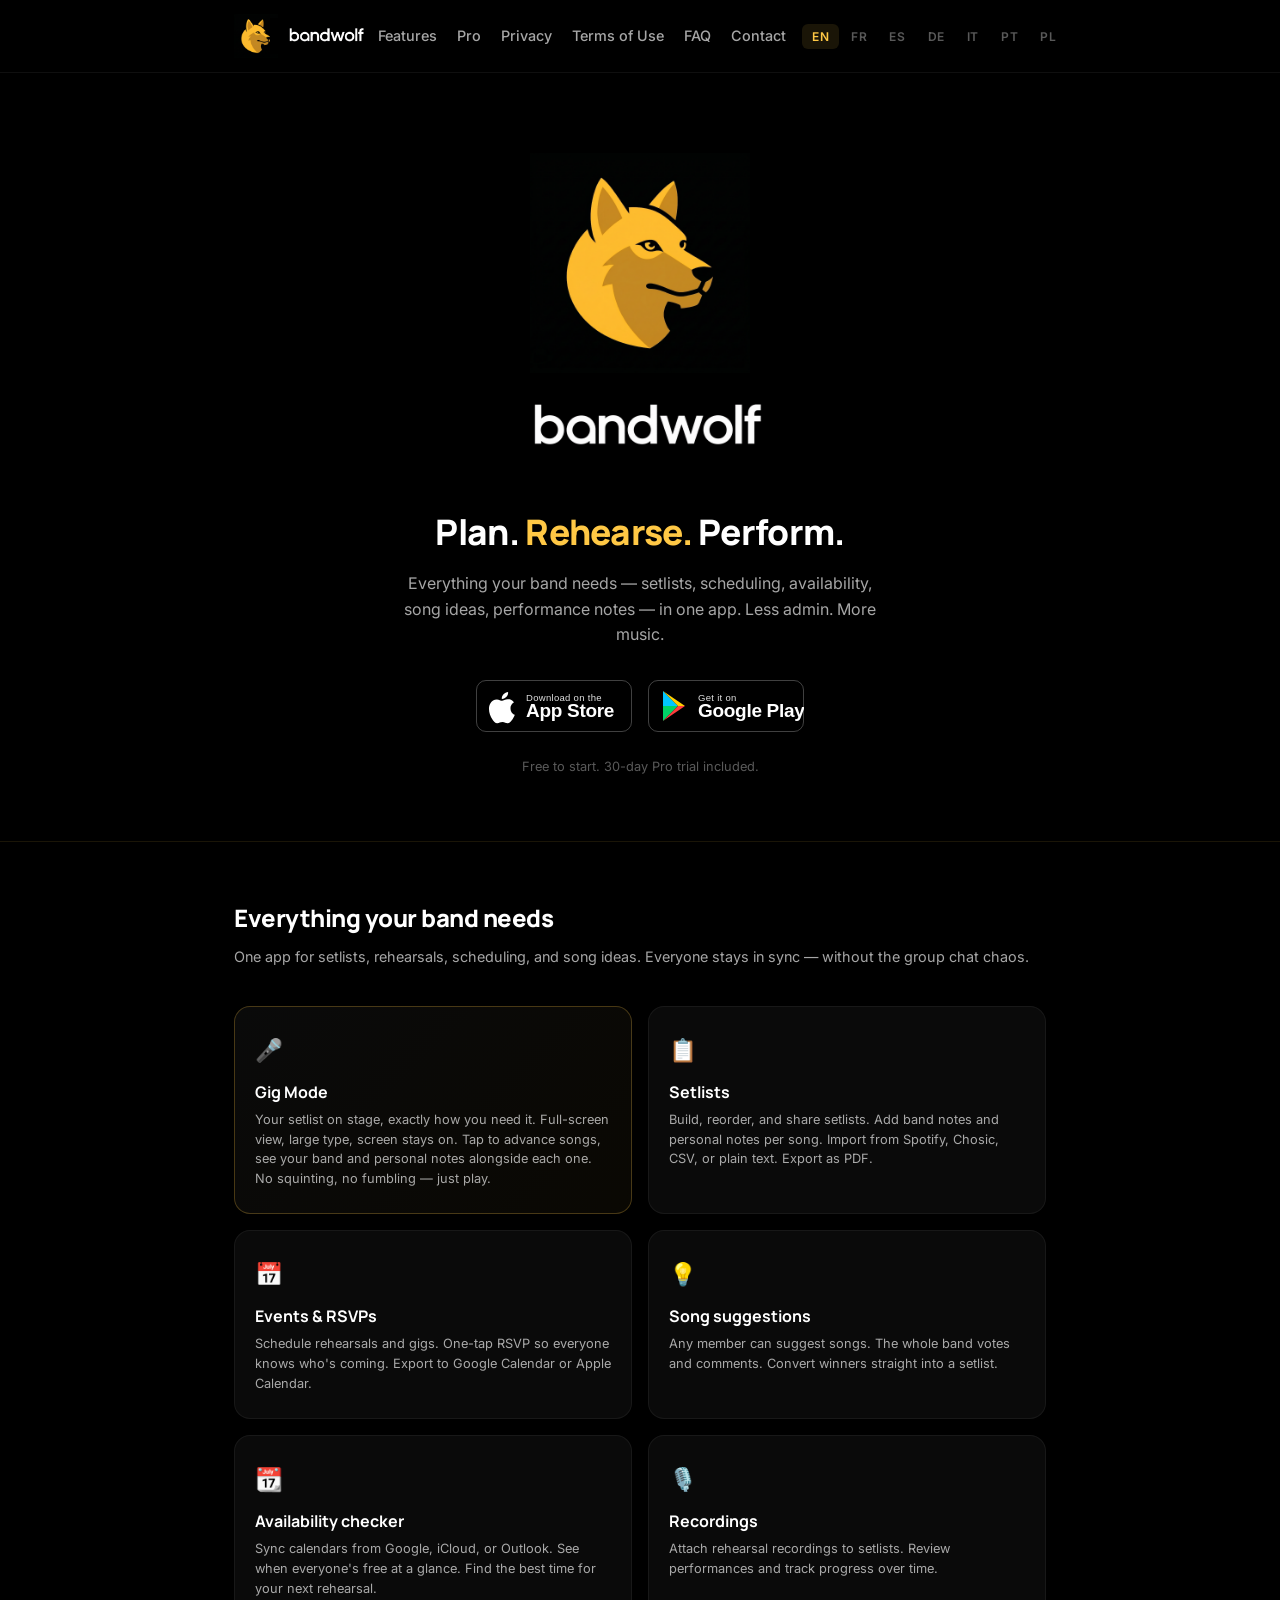
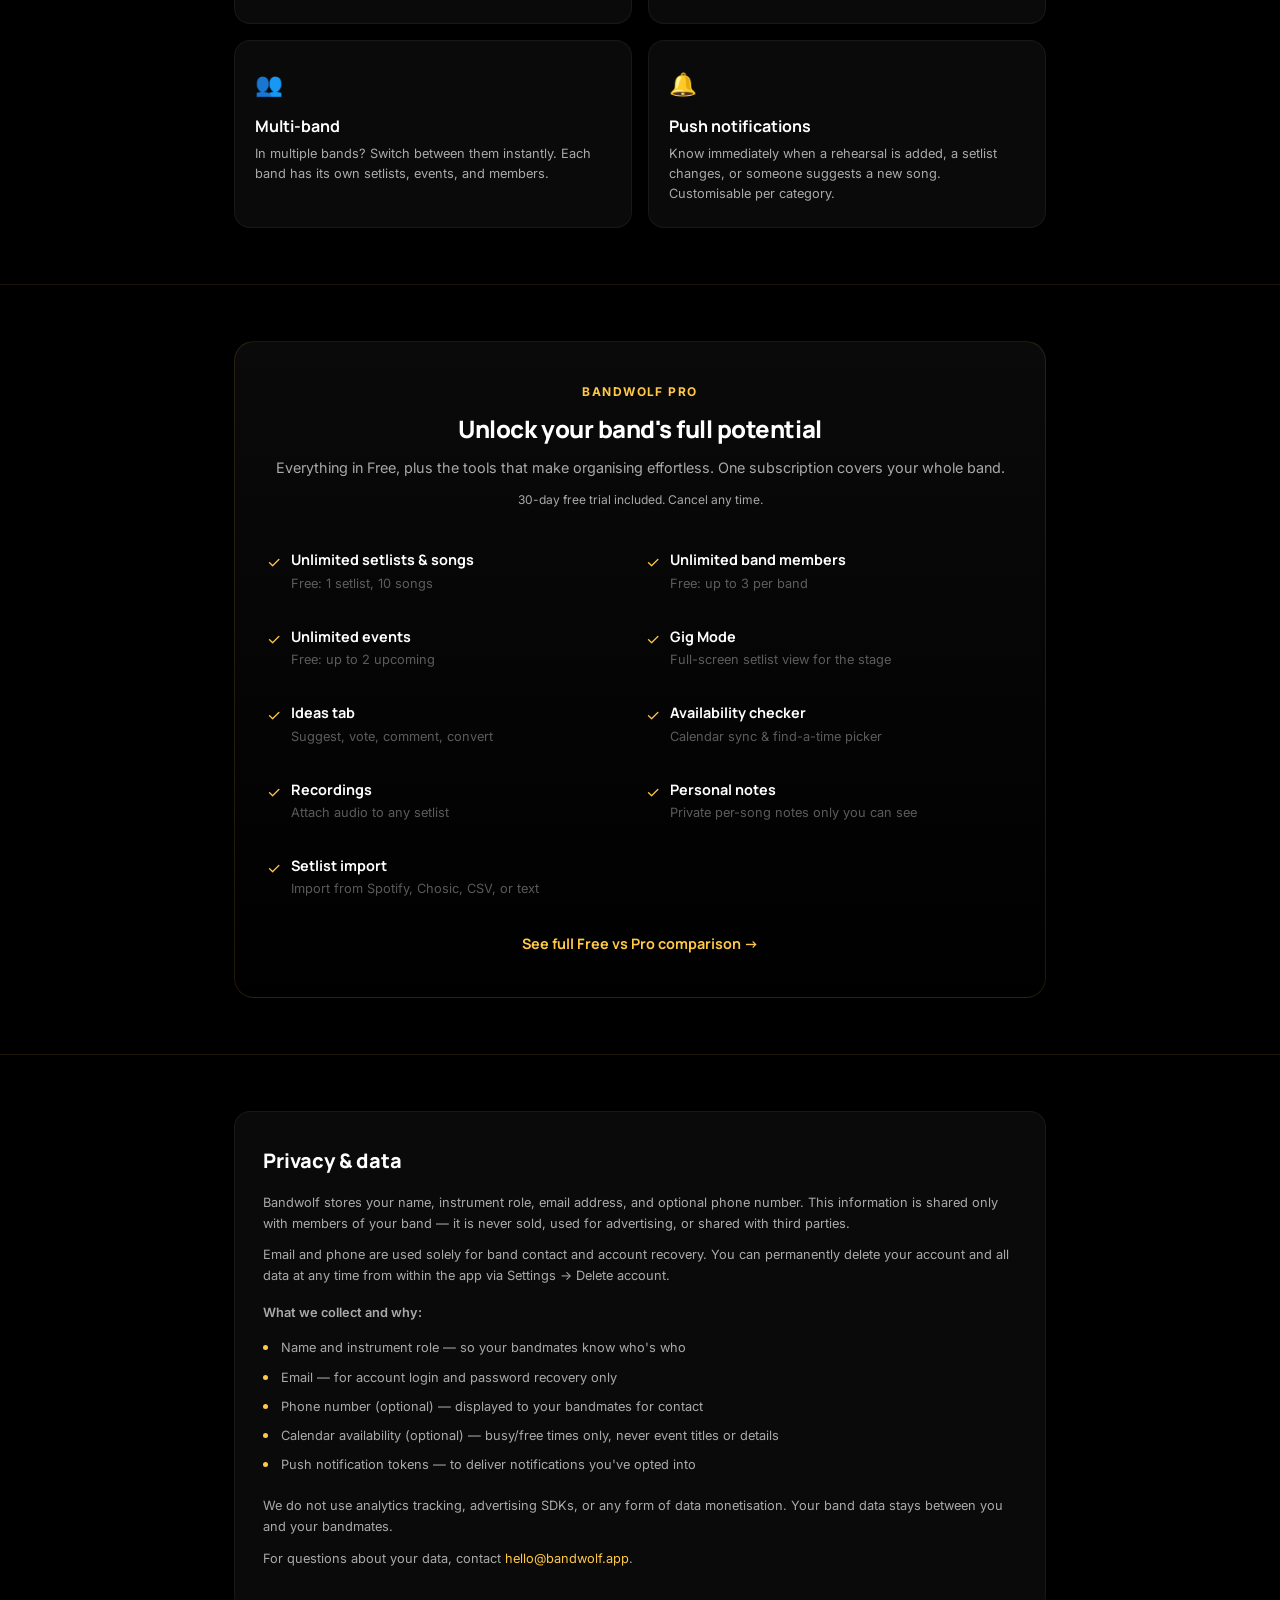
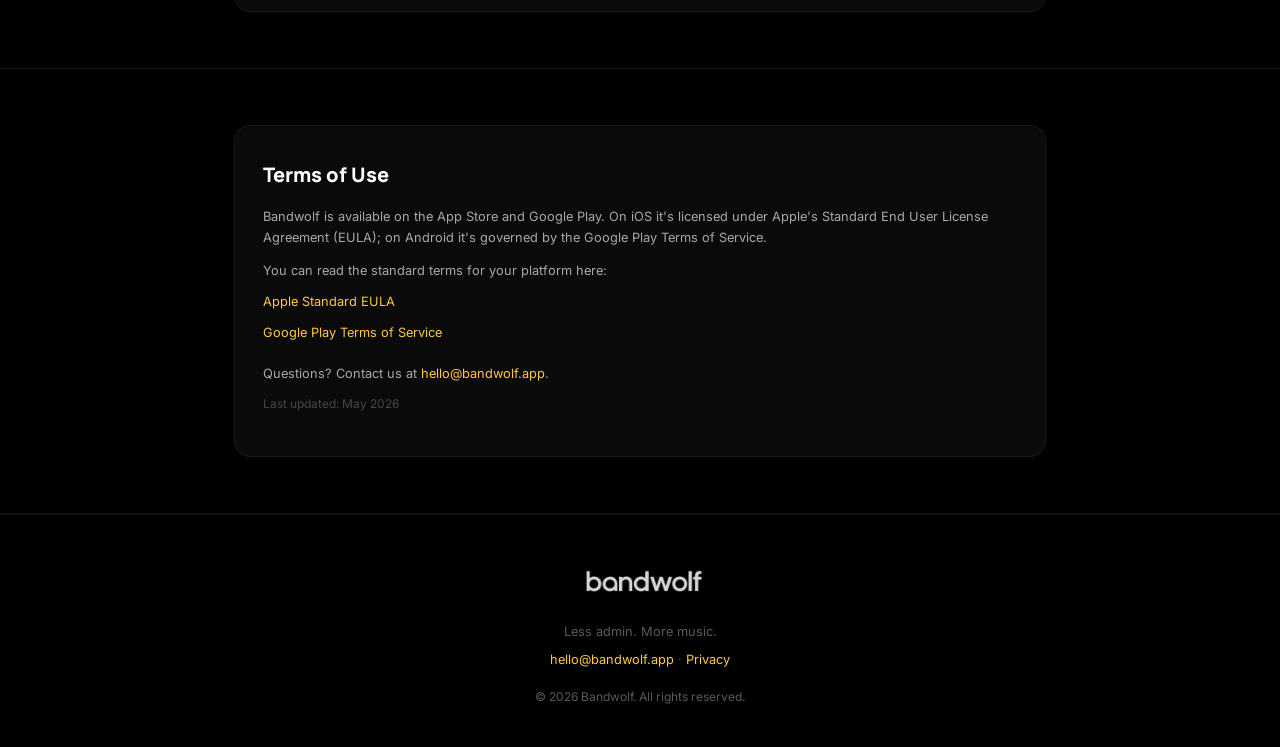
==== index.html @ a7ca1e33 "Add files via upload" ====
<!DOCTYPE html>
<html lang="en">
<head>
<meta charset="UTF-8">
<meta name="viewport" content="width=device-width, initial-scale=1.0">
<title>Bandwolf — Band management for working musicians</title>
<meta name="description" content="Bandwolf keeps your band organised. Setlists, rehearsals, availability, song suggestions — one app, everyone in sync.">
<link rel="icon" type="image/png" href="./bandwolf-icon.png">
<link rel="preconnect" href="https://fonts.googleapis.com">
<link href="https://fonts.googleapis.com/css2?family=Manrope:wght@400;600;700;800&family=Inter:wght@300;400;500;600&display=swap" rel="stylesheet">
<style>
*{margin:0;padding:0;box-sizing:border-box}
:root{
  --bg:#000000;--surface:#0a0a0a;--surface2:#141414;
  --accent:#FFC845;--accent-dim:rgba(255,200,69,0.1);
  --text:#fff;--text-soft:rgba(255,255,255,0.65);--muted:rgba(255,255,255,0.35);
  --border:rgba(255,255,255,0.06);
  --font-display:'Manrope',sans-serif;--font-body:'Inter',sans-serif;
  --fs-xs:0.75rem;--fs-sm:0.8rem;--fs-md:0.9rem;--fs-lg:1rem;--fs-xl:1.25rem;--fs-display:1.5rem;
}
html{scroll-behavior:smooth}
body{background:var(--bg);color:var(--text);font-family:var(--font-body);font-size:var(--fs-md);line-height:1.7;-webkit-font-smoothing:antialiased}
a{color:var(--accent);text-decoration:none}
a:hover{text-decoration:underline}
.wrap{max-width:860px;margin:0 auto;padding:0 24px}

/* Nav */
nav{position:sticky;top:0;z-index:100;background:rgba(0,0,0,0.92);backdrop-filter:blur(16px);-webkit-backdrop-filter:blur(16px);border-bottom:1px solid var(--border);padding:14px 0}
.nav-inner{display:flex;align-items:center;justify-content:space-between;max-width:860px;margin:0 auto;padding:0 24px}
.nav-brand{display:flex;align-items:center;gap:0;text-decoration:none}
.nav-icon{height:44px;width:44px;display:block;object-fit:contain}
.nav-wordmark{height:36px;display:block;object-fit:contain;margin-left:-8px}
.nav-links{display:flex;gap:20px;align-items:center}
.nav-links a{font-size:var(--fs-md);color:var(--text-soft);font-weight:500;white-space:nowrap}
.nav-links a:hover{color:var(--accent);text-decoration:none}

/* Mobile nav: stack rows vertically, wrap link groups onto their own lines
   so nothing overflows horizontally. Triggers below 640px which covers all
   phones and small tablets in portrait. */
@media(max-width:640px){
  .nav-inner{
    flex-direction:column;
    gap:10px;
    padding:0 16px;
  }
  .nav-brand{
    align-self:flex-start;
  }
  .nav-links{
    flex-wrap:wrap;
    justify-content:center;
    gap:8px 16px;
    width:100%;
  }
  .nav-links a{
    font-size:0.85rem;
  }
  /* Language switcher inline style sets margin-left:16px which breaks
     centering on mobile. Override it. */
  nav .nav-inner > div[style*="margin-left"]{
    margin-left:0 !important;
    flex-wrap:wrap;
    justify-content:center;
    width:100%;
  }
  .lang-btn{
    font-size:0.7rem;
    padding:3px 7px;
  }
}

/* Hero */
.hero{padding:80px 0 64px;text-align:center}
.hero-icon{width:220px;height:220px;margin:0 auto;display:block;object-fit:contain}
.hero-wordmark{height:110px;margin:0 auto 28px;display:block;object-fit:contain}
.hero h1{font-family:var(--font-display);font-size:var(--fs-xl);font-weight:700;color:var(--text-soft);margin-bottom:14px;max-width:500px;margin-left:auto;margin-right:auto;line-height:1.4}
.hero p{font-size:var(--fs-md);color:var(--muted);max-width:460px;margin:0 auto 32px;line-height:1.6}
.hero-sub{font-size:var(--fs-sm);color:var(--muted);margin-top:12px}

/* Sections */
.section{padding:56px 0}
.section-title{font-family:var(--font-display);font-size:var(--fs-display);font-weight:800;margin-bottom:6px;letter-spacing:-0.02em}
.section-sub{font-size:var(--fs-md);color:var(--text-soft);margin-bottom:36px}
.divider{height:1px;background:rgba(255,200,69,0.1);margin:0}

/* Features */
.features{display:grid;grid-template-columns:1fr 1fr;gap:16px}
@media(max-width:600px){.features{grid-template-columns:1fr}}
.feature{background:var(--surface);border:1px solid var(--border);border-radius:16px;padding:24px 20px}
.feature-icon{font-size:1.4rem;margin-bottom:10px}
.feature h3{font-family:var(--font-display);font-size:var(--fs-lg);font-weight:700;margin-bottom:4px}
.feature p{font-size:var(--fs-sm);color:var(--text-soft);line-height:1.55}

/* Pro */
.pro-section{background:linear-gradient(180deg,var(--surface) 0%,var(--bg) 100%);border-radius:20px;padding:40px 32px;border:1px solid rgba(255,200,69,0.12)}
@media(max-width:600px){.pro-section{padding:28px 20px}}
.pro-grid{display:grid;grid-template-columns:1fr 1fr;gap:12px;margin-top:28px}
@media(max-width:600px){.pro-grid{grid-template-columns:1fr}}
.pro-item{display:flex;align-items:flex-start;gap:10px;padding:10px 0}
.pro-check{color:var(--accent);font-size:var(--fs-lg);flex-shrink:0;margin-top:1px}
.pro-item h4{font-family:var(--font-display);font-size:var(--fs-md);font-weight:700;margin-bottom:2px}
.pro-item p{font-size:var(--fs-sm);color:var(--muted);line-height:1.4}

/* Privacy */
.privacy{background:var(--surface);border:1px solid var(--border);border-radius:16px;padding:32px 28px}
@media(max-width:600px){.privacy{padding:24px 20px}}
.privacy h2{font-family:var(--font-display);font-size:var(--fs-xl);font-weight:800;margin-bottom:14px}
.privacy p{font-size:var(--fs-sm);color:var(--text-soft);line-height:1.65;margin-bottom:10px}
.privacy ul{list-style:none;padding:0}
.privacy li{font-size:var(--fs-sm);color:var(--text-soft);padding:5px 0 5px 18px;position:relative;line-height:1.5}
.privacy li::before{content:"";position:absolute;left:0;top:12px;width:5px;height:5px;border-radius:50%;background:var(--accent)}

/* Footer */
footer{padding:40px 0;text-align:center;border-top:1px solid var(--border)}
footer p{font-size:var(--fs-sm);color:var(--muted)}
footer a{color:var(--accent)}
.footer-wordmark{height:56px;margin:0 auto 10px;display:block;object-fit:contain;opacity:0.85}

.lang-btn{background:none;border:none;color:var(--muted);font-family:var(--font-body);font-size:0.75rem;font-weight:600;letter-spacing:0.05em;padding:5px 10px;border-radius:6px;cursor:pointer;white-space:nowrap;transition:color 0.15s,background 0.15s;}
.lang-btn:hover{color:var(--text);background:var(--surface2);}
.lang-btn.active{color:var(--accent);background:rgba(255,200,69,0.1);}
</style>
</head>
<!-- Place bandwolf-icon.png and bandwolf-wordmark.png alongside this index.html file when deploying. -->
<body>

<nav>
  <div class="nav-inner">
    <a class="nav-brand" href="#">
      <img class="nav-icon" src="./bandwolf-icon.png" alt="Bandwolf icon">
      <img class="nav-wordmark" src="./bandwolf-wordmark.png" alt="bandwolf">
    </a>
    <div class="nav-links">
      <a href="#features" data-key="navFeatures">Features</a>
      <a href="#pro" data-key="navPro">Pro</a>
      <a href="#privacy" data-key="navPrivacy">Privacy</a>
      <a href="#terms" data-key="navTerms">Terms</a>
      <a href="./faq.html" data-key="navFaq">FAQ</a>
      <a href="mailto:hello@bandwolf.app" data-key="navContact">Contact</a>
    </div>
    <div style="display:flex;gap:2px;align-items:center;margin-left:16px;">
      <button class="lang-btn active" onclick="setLang('en')">EN</button>
      <button class="lang-btn" onclick="setLang('fr')">FR</button>
      <button class="lang-btn" onclick="setLang('es')">ES</button>
      <button class="lang-btn" onclick="setLang('de')">DE</button>
      <button class="lang-btn" onclick="setLang('it')">IT</button>
      <button class="lang-btn" onclick="setLang('pt')">PT</button>
      <button class="lang-btn" onclick="setLang('pl')">PL</button>
    </div>
  </div>
</nav>

<section class="hero">
  <div class="wrap">
    <img class="hero-icon" src="./bandwolf-icon.png" alt="Bandwolf wolf icon">
    <img class="hero-wordmark" src="./bandwolf-wordmark.png" alt="bandwolf">
    <div id="tagline" style="font-family:var(--font-display);font-size:clamp(1.4rem,4vw,2.2rem);font-weight:800;letter-spacing:-0.02em;line-height:1.2;margin-bottom:18px;color:var(--text)">Plan.<span style="color:var(--accent)"> Rehearse.</span> Perform.</div>
    <p data-key="heroP" style="font-size:var(--fs-lg);color:var(--text-soft);max-width:480px;margin:0 auto 32px;line-height:1.6">Everything your band needs — setlists, scheduling, availability, song ideas, performance notes — in one app. Less admin. More music.</p>
    <div style="display:flex;align-items:center;justify-content:center;gap:16px;flex-wrap:wrap;margin-bottom:16px">

      <!-- App Store — live link -->
      <a href="https://apps.apple.com/gb/app/bandwolf/id6760418427"
         target="_blank" rel="noopener"
         aria-label="Download Bandwolf on the App Store"
         style="display:inline-block;transition:opacity 0.15s;border-radius:13px"
         onmouseover="this.style.opacity='0.82'" onmouseout="this.style.opacity='1'">
        <svg width="156" height="52" viewBox="0 0 156 52" xmlns="http://www.w3.org/2000/svg" role="img" aria-hidden="true">
          <!-- Badge background -->
          <rect width="156" height="52" rx="10" fill="#000"/>
          <rect x="0.5" y="0.5" width="155" height="51" rx="9.5" stroke="rgba(255,255,255,0.25)"/>
          <!-- Apple logo -->
          <path d="M30.5 16.8c1.1-1.3 1.8-3.1 1.6-4.9-1.6.1-3.5 1.1-4.6 2.4-1 1.1-1.9 2.9-1.7 4.7 1.8.1 3.6-1 4.7-2.2z" fill="#fff"/>
          <path d="M32.1 19.3c-2.6-.15-4.8 1.48-6.03 1.48-1.25 0-3.15-1.4-5.22-1.36-2.68.04-5.17 1.56-6.54 3.96-2.8 4.82-.72 11.97 1.98 15.88 1.33 1.93 2.92 4.08 5.02 4.01 2-.08 2.76-1.3 5.18-1.3 2.42 0 3.1 1.3 5.22 1.26 2.17-.04 3.54-1.96 4.87-3.9 1.53-2.23 2.16-4.39 2.2-4.5-.05-.02-4.23-1.63-4.27-6.44-.04-4.04 3.3-5.97 3.45-6.08-1.89-2.78-4.82-3.09-5.86-3.01z" fill="#fff"/>
          <!-- "Download on the" text -->
          <text x="50" y="21" font-family="-apple-system,'Helvetica Neue',Arial,sans-serif" font-size="9.5" fill="rgba(255,255,255,0.88)" letter-spacing="0.3">Download on the</text>
          <!-- "App Store" text -->
          <text x="50" y="37" font-family="-apple-system,'Helvetica Neue',Arial,sans-serif" font-size="19" font-weight="600" fill="#fff" letter-spacing="-0.3">App Store</text>
        </svg>
      </a>

      <!-- Google Play — live link -->
      <a href="https://play.google.com/store/apps/details?id=app.bandwolf.bandwolf"
         target="_blank" rel="noopener"
         aria-label="Get Bandwolf on Google Play"
         style="display:inline-block;transition:opacity 0.15s;border-radius:13px"
         onmouseover="this.style.opacity='0.82'" onmouseout="this.style.opacity='1'">
        <svg width="156" height="52" viewBox="0 0 156 52" xmlns="http://www.w3.org/2000/svg" role="img" aria-hidden="true">
          <!-- Badge background -->
          <rect width="156" height="52" rx="10" fill="#000"/>
          <rect x="0.5" y="0.5" width="155" height="51" rx="9.5" stroke="rgba(255,255,255,0.25)"/>
          <!-- Google Play triangle icon — full colour -->
          <path d="M15 11 L30 26 L15 26 Z" fill="#00C6FF"/>
          <path d="M15 26 L30 26 L15 41 Z" fill="#00D267"/>
          <path d="M15 11 L37 26 L30 26 Z" fill="#FFCE00"/>
          <path d="M15 41 L37 26 L30 26 Z" fill="#FF3D3D"/>
          <!-- "Google Play" text -->
          <text x="50" y="21" font-family="-apple-system,'Helvetica Neue',Arial,sans-serif" font-size="9.5" fill="rgba(255,255,255,0.88)" letter-spacing="0.3">Get it on</text>
          <text x="50" y="37" font-family="-apple-system,'Helvetica Neue',Arial,sans-serif" font-size="19" font-weight="600" fill="#fff" letter-spacing="-0.3">Google Play</text>
        </svg>
      </a>

    </div>
    <div class="hero-sub" data-key="heroSub">Free to start. 30-day Pro trial included.</div>
  </div>
</section>

<div class="divider"></div>

<section class="section" id="features">
  <div class="wrap">
    <div class="section-title" data-key="featTitle">Everything your band needs</div>
    <div class="section-sub" data-key="featSub">One app for setlists, rehearsals, scheduling, and song ideas. Everyone stays in sync — without the group chat chaos.</div>
    <div class="features">
      <div class="feature" style="border-color:rgba(255,200,69,0.25);background:linear-gradient(135deg,var(--surface) 0%,rgba(255,200,69,0.04) 100%)">
        <div class="feature-icon">🎤</div>
        <h3 data-key="f5Title">Gig Mode</h3>
        <p data-key="f5Body">Your setlist on stage, exactly how you need it. Full-screen view, large type, screen stays on. Tap to advance songs, see your band and personal notes alongside each one. No squinting, no fumbling — just play.</p>
      </div>
      <div class="feature">
        <div class="feature-icon">📋</div>
        <h3 data-key="f1Title">Setlists</h3>
        <p data-key="f1Body">Build, reorder, and share setlists. Add band notes and personal notes per song. Import from Spotify, Chosic, CSV, or plain text. Export as PDF.</p>
      </div>
      <div class="feature">
        <div class="feature-icon">📅</div>
        <h3 data-key="f2Title">Events &amp; RSVPs</h3>
        <p data-key="f2Body">Schedule rehearsals and gigs. One-tap RSVP so everyone knows who's coming. Export to Google Calendar or Apple Calendar.</p>
      </div>
      <div class="feature">
        <div class="feature-icon">💡</div>
        <h3 data-key="f3Title">Song suggestions</h3>
        <p data-key="f3Body">Any member can suggest songs. The whole band votes and comments. Convert winners straight into a setlist.</p>
      </div>
      <div class="feature">
        <div class="feature-icon">📆</div>
        <h3 data-key="f4Title">Availability checker</h3>
        <p data-key="f4Body">Sync calendars from Google, iCloud, or Outlook. See when everyone's free at a glance. Find the best time for your next rehearsal.</p>
      </div>
      <div class="feature">
        <div class="feature-icon">🎙️</div>
        <h3 data-key="f6Title">Recordings</h3>
        <p data-key="f6Body">Attach rehearsal recordings to setlists. Review performances and track progress over time.</p>
      </div>
      <div class="feature">
        <div class="feature-icon">👥</div>
        <h3 data-key="f7Title">Multi-band</h3>
        <p data-key="f7Body">In multiple bands? Switch between them instantly. Each band has its own setlists, events, and members.</p>
      </div>
      <div class="feature">
        <div class="feature-icon">🔔</div>
        <h3 data-key="f8Title">Push notifications</h3>
        <p data-key="f8Body">Know immediately when a rehearsal is added, a setlist changes, or someone suggests a new song. Customisable per category.</p>
      </div>
    </div>
  </div>
</section>

<div class="divider"></div>

<section class="section" id="pro">
  <div class="wrap">
    <div class="pro-section">
      <div style="text-align:center">
        <div style="font-size:var(--fs-xs);color:var(--accent);text-transform:uppercase;letter-spacing:0.12em;font-weight:700;margin-bottom:6px">Bandwolf Pro</div>
        <div class="section-title" style="margin-bottom:6px" data-key="proTitle">Unlock your band's full potential</div>
        <div class="section-sub" style="margin:0 auto 10px;text-align:center" data-key="proSub">Everything in Free, plus the tools that make organising effortless. One subscription covers your whole band.</div>
        <div style="font-size:var(--fs-xs);color:var(--text-soft);margin-top:4px" data-key="proTrial">30-day free trial included. Cancel any time.</div>
      </div>
      <div class="pro-grid">
        <div class="pro-item"><div class="pro-check">✓</div><div><h4 data-key="pro1Title">Unlimited setlists &amp; songs</h4><p data-key="pro1Body">Free: 1 setlist, 10 songs</p></div></div>
        <div class="pro-item"><div class="pro-check">✓</div><div><h4 data-key="pro2Title">Unlimited band members</h4><p data-key="pro2Body">Free: up to 3 per band</p></div></div>
        <div class="pro-item"><div class="pro-check">✓</div><div><h4 data-key="pro3Title">Unlimited events</h4><p data-key="pro3Body">Free: up to 2 upcoming</p></div></div>
        <div class="pro-item"><div class="pro-check">✓</div><div><h4 data-key="pro4Title">Gig Mode</h4><p data-key="pro4Body">Full-screen setlist view for the stage</p></div></div>
        <div class="pro-item"><div class="pro-check">✓</div><div><h4 data-key="pro5Title">Ideas tab</h4><p data-key="pro5Body">Suggest, vote, comment, convert</p></div></div>
        <div class="pro-item"><div class="pro-check">✓</div><div><h4 data-key="pro6Title">Availability checker</h4><p data-key="pro6Body">Calendar sync &amp; find-a-time picker</p></div></div>
        <div class="pro-item"><div class="pro-check">✓</div><div><h4 data-key="pro7Title">Recordings</h4><p data-key="pro7Body">Attach audio to any setlist</p></div></div>
        <div class="pro-item"><div class="pro-check">✓</div><div><h4 data-key="pro8Title">Personal notes</h4><p data-key="pro8Body">Private per-song notes only you can see</p></div></div>
        <div class="pro-item"><div class="pro-check">✓</div><div><h4 data-key="pro9Title">Setlist import</h4><p data-key="pro9Body">Import from Spotify, Chosic, CSV, or text</p></div></div>
      </div>
      <div style="text-align:center;margin-top:24px">
        <a href="pricing.html" style="font-family:var(--font-display);font-size:var(--fs-md);font-weight:700;color:var(--accent)"><span data-key="proCompare">See full Free vs Pro comparison →</span></a>
      </div>
    </div>
  </div>
</section>

<div class="divider"></div>

<section class="section" id="privacy">
  <div class="wrap">
    <div class="privacy">
      <h2 data-key="privTitle">Privacy &amp; data</h2>
      <p data-key="privP1">Bandwolf stores your name, instrument role, email address, and optional phone number. This information is shared only with members of your band — it is never sold, used for advertising, or shared with third parties.</p>
      <p data-key="privP2">Email and phone are used solely for band contact and account recovery. You can remove your data at any time by leaving all bands and asking your admin to delete your profile.</p>
      <p style="font-weight:600;margin-top:16px;margin-bottom:10px" data-key="privCollectTitle">What we collect and why:</p>
      <ul id="priv-list"></ul>
      <p style="margin-top:16px" data-key="privP3">We do not use analytics tracking, advertising SDKs, or any form of data monetisation. Your band data stays between you and your bandmates.</p>
      <p data-key="privContact">For questions about your data, contact <a href="mailto:hello@bandwolf.app">hello@bandwolf.app</a>.</p>
    </div>
  </div>
</section>

<div class="divider"></div>


<section class="section" id="terms">
  <div class="wrap">
    <div class="privacy">
      <h2 data-key="termsTitle" style="white-space:nowrap;">Terms of Use</h2>

      <p style="margin-bottom:12px">
        <span data-key="termsStoreIntro">Bandwolf is available on the App Store and Google Play. On iOS it's licensed under Apple's Standard End User License Agreement (EULA); on Android it's governed by the Google Play Terms of Service.</span>
      </p>

      <p>
        <span data-key="termsLinkIntro">You can read the standard terms for your platform here:</span>
      </p>

      <p style="margin-top:10px">
        <a 
          href="https://www.apple.com/legal/internet-services/itunes/dev/stdeula/" 
          target="_blank" 
          rel="noopener noreferrer"
          style="word-break:break-word"
        >
          <span data-key="termsAppleLink">Apple Standard EULA</span>
        </a>
      </p>

      <p style="margin-top:6px">
        <a 
          href="https://play.google.com/about/play-terms/" 
          target="_blank" 
          rel="noopener noreferrer"
          style="word-break:break-word"
        >
          <span data-key="termsGoogleLink">Google Play Terms of Service</span>
        </a>
      </p>

      <p style="margin-top:20px" data-key="termsContact">
        Questions? Contact us at 
        <a href="mailto:hello@bandwolf.app">hello@bandwolf.app</a>.
      </p>

      <p 
        style="margin-top:8px;font-size:0.75rem;color:rgba(255,255,255,0.25)" 
        data-key="termsDate"
      >
        Last updated: May 2026
      </p>
    </div>
  </div>
</section>


<div class="divider"></div>

<footer>
  <div class="wrap">
    <img class="footer-wordmark" src="./bandwolf-wordmark.png" alt="bandwolf">
    <p style="margin-bottom:6px" data-key="footerTagline">Less admin. More music.</p>
    <p><a href="mailto:hello@bandwolf.app">hello@bandwolf.app</a> · <a href="#privacy" data-key="navPrivacy">Privacy</a></p>
    <p style="margin-top:16px;font-size:var(--fs-xs)">© 2026 Bandwolf. All rights reserved.</p>
  </div>
</footer>


<script>
const T = {
  navTerms:{en:"Terms of Use",fr:"Conditions",es:"Términos",de:"Nutzung",it:"Termini",pt:"Termos",pl:"Regulamin"},
  termsTitle:{en:"Terms of Use",fr:"Conditions d'utilisation",es:"Términos de uso",de:"Nutzungsbedingungen",it:"Termini di utilizzo",pt:"Termos de utilização",pl:"Regulamin użytkowania"},
  termsIntro:{en:"By downloading or using Bandwolf, you agree to these terms. Please read them carefully.",fr:"En téléchargeant ou en utilisant Bandwolf, vous acceptez ces conditions. Veuillez les lire attentivement.",es:"Al descargar o usar Bandwolf, aceptas estos términos. Por favor léelos con atención.",de:"Durch das Herunterladen oder Verwenden von Bandwolf stimmst du diesen Bedingungen zu. Bitte lies sie sorgfältig.",it:"Scaricando o usando Bandwolf, accetti questi termini. Si prega di leggerli attentamente.",pt:"Ao descarregar ou usar o Bandwolf, concordas com estes termos. Por favor lê-os com atenção.",pl:"Pobierając lub używając Bandwolf, zgadzasz się z tymi warunkami. Prosimy o ich uważne przeczytanie."},
  terms1H:{en:"1. Eligibility",fr:"1. Conditions d'accès",es:"1. Elegibilidad",de:"1. Berechtigung",it:"1. Idoneità",pt:"1. Elegibilidade",pl:"1. Uprawnienia"},
  terms1B:{en:"You must be at least 13 years old to use Bandwolf. By using the app you confirm that you meet this requirement.",fr:"Vous devez avoir au moins 13 ans pour utiliser Bandwolf. En utilisant l'app, vous confirmez remplir cette condition.",es:"Debes tener al menos 13 años para usar Bandwolf. Al usar la app confirmas que cumples este requisito.",de:"Du musst mindestens 13 Jahre alt sein, um Bandwolf zu nutzen. Durch die Nutzung bestätigst du, diese Anforderung zu erfüllen.",it:"Devi avere almeno 13 anni per usare Bandwolf. Usando l'app confermi di soddisfare questo requisito.",pt:"Deves ter pelo menos 13 anos para usar o Bandwolf. Ao usar a app confirmas que cumpres este requisito.",pl:"Musisz mieć co najmniej 13 lat, aby korzystać z Bandwolf. Używając aplikacji potwierdzasz, że spełniasz ten wymóg."},
  terms2H:{en:"2. Your account",fr:"2. Votre compte",es:"2. Tu cuenta",de:"2. Dein Konto",it:"2. Il tuo account",pt:"2. A tua conta",pl:"2. Twoje konto"},
  terms2B:{en:"You are responsible for keeping your login credentials secure. You are responsible for all activity that occurs under your account. Notify us immediately at hello@bandwolf.app if you suspect unauthorised access.",fr:"Vous êtes responsable de la sécurité de vos identifiants. Vous êtes responsable de toute activité sur votre compte. Contactez-nous immédiatement à hello@bandwolf.app si vous suspectez un accès non autorisé.",es:"Eres responsable de mantener seguros tus credenciales. Eres responsable de toda la actividad bajo tu cuenta. Notifícanos de inmediato a hello@bandwolf.app si sospechas acceso no autorizado.",de:"Du bist für die Sicherheit deiner Zugangsdaten verantwortlich. Du bist für alle Aktivitäten unter deinem Konto verantwortlich. Benachrichtige uns sofort unter hello@bandwolf.app bei Verdacht auf unbefugten Zugriff.",it:"Sei responsabile della sicurezza delle tue credenziali. Sei responsabile di tutta l'attività sotto il tuo account. Avvisaci immediatamente a hello@bandwolf.app se sospetti accessi non autorizzati.",pt:"És responsável por manter as tuas credenciais seguras. És responsável por toda a atividade na tua conta. Notifica-nos imediatamente em hello@bandwolf.app se suspeitares de acesso não autorizado.",pl:"Jesteś odpowiedzialny za bezpieczeństwo swoich danych logowania. Jesteś odpowiedzialny za całą aktywność na swoim koncie. Powiadom nas niezwłocznie na hello@bandwolf.app jeśli podejrzewasz nieautoryzowany dostęp."},
  terms3H:{en:"3. Subscriptions and billing",fr:"3. Abonnements et facturation",es:"3. Suscripciones y facturación",de:"3. Abonnements und Abrechnung",it:"3. Abbonamenti e fatturazione",pt:"3. Subscrições e faturação",pl:"3. Subskrypcje i płatności"},
  terms3B:{en:"Bandwolf Pro is available as a monthly or annual auto-renewing subscription purchased through the Apple App Store. Payment is charged to your Apple ID at confirmation of purchase. Subscriptions renew automatically unless cancelled at least 24 hours before the end of the current period. You can manage or cancel your subscription in your Apple ID account settings. No refunds are provided for unused portions of a subscription period except where required by law.",fr:"Bandwolf Pro est disponible en abonnement mensuel ou annuel à renouvellement automatique via l'App Store Apple. Le paiement est débité sur votre Apple ID à la confirmation d'achat. Les abonnements se renouvellent automatiquement sauf annulation au moins 24h avant la fin de la période en cours. Vous pouvez gérer ou annuler votre abonnement dans les paramètres de votre Apple ID. Aucun remboursement n'est fourni pour les périodes non utilisées sauf obligation légale.",es:"Bandwolf Pro está disponible como suscripción mensual o anual de renovación automática a través de la App Store de Apple. El pago se carga a tu Apple ID al confirmar la compra. Las suscripciones se renuevan automáticamente salvo cancelación al menos 24h antes del final del período actual. Puedes gestionar o cancelar tu suscripción en los ajustes de tu Apple ID. No se proporcionan reembolsos por períodos no utilizados salvo obligación legal.",de:"Bandwolf Pro ist als monatliches oder jährliches automatisch verlängerndes Abonnement über den Apple App Store erhältlich. Die Zahlung wird bei Kaufbestätigung deiner Apple ID belastet. Abonnements verlängern sich automatisch, sofern sie nicht mindestens 24 Stunden vor Ablauf der aktuellen Periode gekündigt werden. Du kannst dein Abonnement in deinen Apple ID-Einstellungen verwalten oder kündigen. Rückerstattungen für nicht genutzte Zeiträume werden nur gesetzlich vorgeschrieben gewährt.",it:"Bandwolf Pro è disponibile come abbonamento mensile o annuale a rinnovo automatico tramite l'App Store Apple. Il pagamento viene addebitato sul tuo Apple ID alla conferma dell'acquisto. Gli abbonamenti si rinnovano automaticamente a meno che non vengano cancellati almeno 24 ore prima della fine del periodo corrente. Puoi gestire o cancellare il tuo abbonamento nelle impostazioni del tuo Apple ID. Non vengono forniti rimborsi per le porzioni inutilizzate salvo obbligo di legge.",pt:"O Bandwolf Pro está disponível como subscrição mensal ou anual de renovação automática através da App Store da Apple. O pagamento é cobrado ao teu Apple ID na confirmação da compra. As subscrições renovam automaticamente a menos que sejam canceladas pelo menos 24 horas antes do fim do período atual. Podes gerir ou cancelar a tua subscrição nas definições do teu Apple ID. Não são fornecidos reembolsos por períodos não utilizados exceto quando exigido por lei.",pl:"Bandwolf Pro jest dostępny jako miesięczna lub roczna subskrypcja z automatycznym odnowieniem zakupiona przez Apple App Store. Płatność jest pobierana z twojego Apple ID przy potwierdzeniu zakupu. Subskrypcje odnawiają się automatycznie, chyba że zostaną anulowane co najmniej 24 godziny przed końcem bieżącego okresu. Możesz zarządzać lub anulować subskrypcję w ustawieniach swojego Apple ID. Zwroty za niewykorzystane okresy nie są zapewniane z wyjątkiem przypadków wymaganych przez prawo."},
  terms4H:{en:"4. Acceptable use",fr:"4. Utilisation acceptable",es:"4. Uso aceptable",de:"4. Zulässige Nutzung",it:"4. Uso accettabile",pt:"4. Uso aceitável",pl:"4. Dopuszczalne użytkowanie"},
  terms4B:{en:"You agree not to misuse Bandwolf. This includes: attempting to access another user's account without permission; uploading content that infringes third-party rights; using the app for any unlawful purpose; or attempting to reverse-engineer, scrape, or interfere with the service.",fr:"Vous acceptez de ne pas abuser de Bandwolf. Cela inclut : tenter d'accéder au compte d'un autre utilisateur sans permission ; télécharger du contenu qui viole des droits tiers ; utiliser l'app à des fins illégales ; ou tenter de décompiler, scraper ou interférer avec le service.",es:"Aceptas no hacer un uso indebido de Bandwolf. Esto incluye: intentar acceder a la cuenta de otro usuario sin permiso; subir contenido que infrinja derechos de terceros; usar la app para cualquier fin ilegal; o intentar realizar ingeniería inversa, scraping o interferir con el servicio.",de:"Du stimmst zu, Bandwolf nicht zu missbrauchen. Dazu gehören: Versuche, auf das Konto eines anderen Nutzers ohne Erlaubnis zuzugreifen; Inhalte hochzuladen, die Rechte Dritter verletzen; die App für rechtswidrige Zwecke zu nutzen; oder zu versuchen, den Dienst zu reverse-engineeren, zu scrapen oder zu stören.",it:"Accetti di non abusare di Bandwolf. Ciò include: tentare di accedere all'account di un altro utente senza permesso; caricare contenuti che violano diritti di terzi; usare l'app per scopi illegali; o tentare di decompilare, fare scraping o interferire con il servizio.",pt:"Concordas em não fazer uso indevido do Bandwolf. Isto inclui: tentar aceder à conta de outro utilizador sem permissão; carregar conteúdo que infrinja direitos de terceiros; usar a app para qualquer fim ilegal; ou tentar fazer engenharia reversa, scraping ou interferir com o serviço.",pl:"Zgadzasz się nie nadużywać Bandwolf. Obejmuje to: próby dostępu do konta innego użytkownika bez zgody; przesyłanie treści naruszających prawa osób trzecich; używanie aplikacji do celów niezgodnych z prawem; lub próby inżynierii wstecznej, scrapingu lub ingerencji w usługę."},
  terms5H:{en:"5. Your content",fr:"5. Votre contenu",es:"5. Tu contenido",de:"5. Deine Inhalte",it:"5. I tuoi contenuti",pt:"5. O teu conteúdo",pl:"5. Twoje treści"},
  terms5B:{en:"You retain ownership of any content you add to Bandwolf (setlists, notes, recordings, etc.). By adding content you grant Bandwolf a limited licence to store and display it solely for the purpose of providing the service to you and your bandmates.",fr:"Vous conservez la propriété de tout contenu que vous ajoutez à Bandwolf (setlists, notes, enregistrements, etc.). En ajoutant du contenu, vous accordez à Bandwolf une licence limitée pour le stocker et l'afficher uniquement dans le but de fournir le service.",es:"Conservas la propiedad de cualquier contenido que añadas a Bandwolf (setlists, notas, grabaciones, etc.). Al añadir contenido, otorgas a Bandwolf una licencia limitada para almacenarlo y mostrarlo únicamente con el fin de prestar el servicio.",de:"Du behältst das Eigentum an allen Inhalten, die du zu Bandwolf hinzufügst (Setlists, Notizen, Aufnahmen usw.). Durch das Hinzufügen von Inhalten gewährst du Bandwolf eine eingeschränkte Lizenz zur Speicherung und Anzeige ausschließlich zum Zweck der Erbringung des Dienstes.",it:"Mantieni la proprietà di qualsiasi contenuto che aggiungi a Bandwolf (setlist, note, registrazioni, ecc.). Aggiungendo contenuti, concedi a Bandwolf una licenza limitata per memorizzarli e visualizzarli esclusivamente allo scopo di fornire il servizio.",pt:"Mantens a propriedade de qualquer conteúdo que adicionas ao Bandwolf (setlists, notas, gravações, etc.). Ao adicionar conteúdo, concedes ao Bandwolf uma licença limitada para o armazenar e exibir exclusivamente com o fim de prestar o serviço.",pl:"Zachowujesz własność wszelkich treści, które dodajesz do Bandwolf (setlisty, notatki, nagrania itp.). Dodając treści, przyznajesz Bandwolf ograniczoną licencję na ich przechowywanie i wyświetlanie wyłącznie w celu świadczenia usługi."},
  terms6H:{en:"6. Account deletion",fr:"6. Suppression du compte",es:"6. Eliminación de cuenta",de:"6. Kontolöschung",it:"6. Eliminazione account",pt:"6. Eliminação de conta",pl:"6. Usuwanie konta"},
  terms6B:{en:"You can permanently delete your account and all associated data from within the app at any time via Settings → Delete account. Deletion is irreversible.",fr:"Vous pouvez supprimer définitivement votre compte et toutes les données associées depuis l'app à tout moment via Paramètres → Supprimer le compte. La suppression est irréversible.",es:"Puedes eliminar permanentemente tu cuenta y todos los datos asociados desde la app en cualquier momento via Ajustes → Eliminar cuenta. La eliminación es irreversible.",de:"Du kannst dein Konto und alle zugehörigen Daten jederzeit dauerhaft aus der App über Einstellungen → Konto löschen löschen. Die Löschung ist unwiderruflich.",it:"Puoi eliminare definitivamente il tuo account e tutti i dati associati dall'app in qualsiasi momento tramite Impostazioni → Elimina account. L'eliminazione è irreversibile.",pt:"Podes eliminar permanentemente a tua conta e todos os dados associados na app a qualquer momento em Definições → Eliminar conta. A eliminação é irreversível.",pl:"Możesz trwale usunąć swoje konto i wszystkie powiązane dane z aplikacji w dowolnym momencie przez Ustawienia → Usuń konto. Usunięcie jest nieodwracalne."},
  terms7H:{en:"7. Disclaimer of warranties",fr:"7. Exclusion de garanties",es:"7. Exclusión de garantías",de:"7. Haftungsausschluss",it:"7. Esclusione di garanzie",pt:"7. Isenção de garantias",pl:"7. Wyłączenie gwarancji"},
  terms7B:{en:'Bandwolf is provided "as is" without warranties of any kind. We do not guarantee that the service will be uninterrupted, error-free, or meet your specific requirements.',fr:'Bandwolf est fourni "tel quel" sans garantie d\'aucune sorte. Nous ne garantissons pas que le service sera ininterrompu, sans erreur ou adapté à vos besoins spécifiques.',es:'Bandwolf se proporciona "tal como está" sin garantías de ningún tipo. No garantizamos que el servicio sea ininterrumpido, libre de errores o que satisfaga tus requisitos específicos.',de:'Bandwolf wird "wie besehen" ohne jegliche Gewährleistung bereitgestellt. Wir garantieren nicht, dass der Dienst ununterbrochen, fehlerfrei oder für deine spezifischen Anforderungen geeignet ist.',it:'Bandwolf è fornito "così com\'è" senza garanzie di alcun tipo. Non garantiamo che il servizio sarà ininterrotto, privo di errori o adatto alle tue esigenze specifiche.',pt:'O Bandwolf é fornecido "tal como está" sem garantias de qualquer tipo. Não garantimos que o serviço será ininterrupto, sem erros ou que satisfaça os teus requisitos específicos.',pl:'Bandwolf jest dostarczany "w stanie takim, w jakim jest" bez żadnych gwarancji. Nie gwarantujemy, że usługa będzie nieprzerwana, wolna od błędów lub spełni twoje specyficzne wymagania.'},
  terms8H:{en:"8. Limitation of liability",fr:"8. Limitation de responsabilité",es:"8. Limitación de responsabilidad",de:"8. Haftungsbeschränkung",it:"8. Limitazione di responsabilità",pt:"8. Limitação de responsabilidade",pl:"8. Ograniczenie odpowiedzialności"},
  terms8B:{en:"To the maximum extent permitted by law, Bandwolf shall not be liable for any indirect, incidental, or consequential damages arising from your use of the app.",fr:"Dans la mesure maximale permise par la loi, Bandwolf ne sera pas responsable des dommages indirects, accessoires ou consécutifs découlant de votre utilisation de l'app.",es:"En la máxima medida permitida por la ley, Bandwolf no será responsable de ningún daño indirecto, incidental o consecuente derivado del uso de la app.",de:"Im größtmöglichen gesetzlich zulässigen Umfang haftet Bandwolf nicht für indirekte, zufällige oder Folgeschäden, die aus der Nutzung der App entstehen.",it:"Nella misura massima consentita dalla legge, Bandwolf non sarà responsabile per danni indiretti, incidentali o consequenziali derivanti dall'uso dell'app.",pt:"Na máxima extensão permitida por lei, o Bandwolf não será responsável por quaisquer danos indiretos, incidentais ou consequenciais decorrentes do uso da app.",pl:"W maksymalnym zakresie dozwolonym przez prawo, Bandwolf nie ponosi odpowiedzialności za żadne pośrednie, przypadkowe lub wynikowe szkody wynikające z korzystania z aplikacji."},
  terms9H:{en:"9. Changes to these terms",fr:"9. Modifications des conditions",es:"9. Cambios en estos términos",de:"9. Änderungen dieser Bedingungen",it:"9. Modifiche a questi termini",pt:"9. Alterações a estes termos",pl:"9. Zmiany tych warunków"},
  terms9B:{en:"We may update these terms from time to time. Continued use of the app after changes are posted constitutes acceptance of the revised terms. We will notify users of material changes via the app or email.",fr:"Nous pouvons mettre à jour ces conditions de temps en temps. L'utilisation continue de l'app après la publication des modifications constitue une acceptation des conditions révisées. Nous informerons les utilisateurs des changements importants via l'app ou par email.",es:"Podemos actualizar estos términos de vez en cuando. El uso continuado de la app tras la publicación de cambios constituye la aceptación de los términos revisados. Notificaremos a los usuarios los cambios importantes a través de la app o por email.",de:"Wir können diese Bedingungen von Zeit zu Zeit aktualisieren. Die weitere Nutzung der App nach der Veröffentlichung von Änderungen gilt als Akzeptanz der überarbeiteten Bedingungen. Wir werden Nutzer über wesentliche Änderungen über die App oder per E-Mail informieren.",it:"Potremmo aggiornare questi termini di tanto in tanto. L'uso continuato dell'app dopo la pubblicazione delle modifiche costituisce accettazione dei termini rivisti. Notificheremo agli utenti le modifiche sostanziali tramite l'app o email.",pt:"Podemos atualizar estes termos de vez em quando. O uso continuado da app após a publicação de alterações constitui aceitação dos termos revisados. Notificaremos os utilizadores de alterações materiais através da app ou email.",pl:"Możemy od czasu do czasu aktualizować te warunki. Dalsze korzystanie z aplikacji po opublikowaniu zmian stanowi akceptację zaktualizowanych warunków. Poinformujemy użytkowników o istotnych zmianach przez aplikację lub email."},
  terms10H:{en:"10. Governing law",fr:"10. Droit applicable",es:"10. Ley aplicable",de:"10. Anwendbares Recht",it:"10. Legge applicabile",pt:"10. Lei aplicável",pl:"10. Prawo właściwe"},
  terms10B:{en:"These terms are governed by the laws of Ireland. Any disputes shall be subject to the exclusive jurisdiction of the Irish courts.",fr:"Ces conditions sont régies par le droit irlandais. Tout litige sera soumis à la compétence exclusive des tribunaux irlandais.",es:"Estos términos se rigen por las leyes de Irlanda. Cualquier disputa estará sujeta a la jurisdicción exclusiva de los tribunales irlandeses.",de:"Diese Bedingungen unterliegen dem irischen Recht. Alle Streitigkeiten unterliegen der ausschließlichen Zuständigkeit der irischen Gerichte.",it:"Questi termini sono regolati dalla legge irlandese. Qualsiasi controversia sarà soggetta alla giurisdizione esclusiva dei tribunali irlandesi.",pt:"Estes termos são regidos pelas leis da Irlanda. Quaisquer disputas estarão sujeitas à jurisdição exclusiva dos tribunais irlandeses.",pl:"Te warunki podlegają prawu irlandzkiemu. Wszelkie spory podlegają wyłącznej jurysdykcji sądów irlandzkich."},

  termsStoreIntro:{
    en:"Bandwolf is available on the App Store and Google Play. On iOS it's licensed under Apple's Standard End User License Agreement (EULA); on Android it's governed by the Google Play Terms of Service.",
    fr:"Bandwolf est disponible sur l’App Store et Google Play. Sur iOS, l’application est régie par le contrat de licence utilisateur final (EULA) standard d’Apple ; sur Android, elle est régie par les Conditions d’utilisation de Google Play.",
    es:"Bandwolf está disponible en la App Store y en Google Play. En iOS se rige por el Acuerdo de Licencia de Usuario Final (EULA) estándar de Apple; en Android se rige por las Condiciones del Servicio de Google Play.",
    de:"Bandwolf ist im App Store und bei Google Play erhältlich. Unter iOS gilt die standardmäßige Apple-Endbenutzer-Lizenzvereinbarung (EULA); unter Android gelten die Nutzungsbedingungen von Google Play.",
    it:"Bandwolf è disponibile su App Store e Google Play. Su iOS è concesso in licenza secondo il Contratto di Licenza con l’Utente Finale (EULA) standard di Apple; su Android è regolato dai Termini di servizio di Google Play.",
    pt:"O Bandwolf está disponível na App Store e no Google Play. No iOS é licenciado ao abrigo do Contrato de Licença de Utilizador Final (EULA) padrão da Apple; no Android é regido pelos Termos de Serviço do Google Play.",
    pl:"Bandwolf jest dostępny w App Store i Google Play. W systemie iOS obowiązuje standardowa umowa licencyjna użytkownika końcowego Apple (EULA); w systemie Android obowiązują Warunki korzystania z usługi Google Play."
  },
  termsLinkIntro:{
    en:"You can read the standard terms for your platform here:",
    fr:"Vous pouvez lire les conditions standard de votre plateforme ici :",
    es:"Puedes leer las condiciones estándar de tu plataforma aquí:",
    de:"Die Standardbedingungen für deine Plattform kannst du hier lesen:",
    it:"Puoi leggere i termini standard della tua piattaforma qui:",
    pt:"Podes ler os termos padrão da tua plataforma aqui:",
    pl:"Standardowe warunki dla twojej platformy możesz przeczytać tutaj:"
  },
  termsGoogleLink:{
    en:"Google Play Terms of Service",
    fr:"Conditions d’utilisation de Google Play",
    es:"Condiciones del Servicio de Google Play",
    de:"Google Play-Nutzungsbedingungen",
    it:"Termini di servizio di Google Play",
    pt:"Termos de Serviço do Google Play",
    pl:"Warunki korzystania z usługi Google Play"
  },
  termsAppleLink:{
    en:"Apple Standard EULA",
    fr:"EULA standard Apple",
    es:"EULA estándar de Apple",
    de:"Apple Standard-EULA",
    it:"EULA standard Apple",
    pt:"EULA padrão da Apple",
    pl:"Standardowa umowa EULA Apple"
  },

  termsContact:{en:'Questions? Contact us at <a href="mailto:hello@bandwolf.app">hello@bandwolf.app</a>.',fr:'Des questions ? Contactez-nous à <a href="mailto:hello@bandwolf.app">hello@bandwolf.app</a>.',es:'¿Preguntas? Contáctanos en <a href="mailto:hello@bandwolf.app">hello@bandwolf.app</a>.',de:'Fragen? Kontaktiere uns unter <a href="mailto:hello@bandwolf.app">hello@bandwolf.app</a>.',it:'Domande? Contattaci a <a href="mailto:hello@bandwolf.app">hello@bandwolf.app</a>.',pt:'Perguntas? Contacta-nos em <a href="mailto:hello@bandwolf.app">hello@bandwolf.app</a>.',pl:'Pytania? Skontaktuj się z nami pod adresem <a href="mailto:hello@bandwolf.app">hello@bandwolf.app</a>.'},
  termsDate:{en:"Last updated: May 2026",fr:"Dernière mise à jour : mai 2026",es:"Última actualización: mayo 2026",de:"Letzte Aktualisierung: Mai 2026",it:"Ultimo aggiornamento: maggio 2026",pt:"Última atualização: maio de 2026",pl:"Ostatnia aktualizacja: maj 2026"},
  navFeatures:{en:"Features",fr:"Fonctionnalités",es:"Funciones",de:"Funktionen",it:"Funzionalità",pt:"Recursos",pl:"Funkcje"},
  navPrivacy:{en:"Privacy",fr:"Confidentialité",es:"Privacidad",de:"Datenschutz",it:"Privacy",pt:"Privacidade",pl:"Prywatność"},
  navFaq:{en:"FAQ",fr:"FAQ",es:"FAQ",de:"FAQ",it:"FAQ",pt:"FAQ",pl:"FAQ"},
  navContact:{en:"Contact",fr:"Contact",es:"Contacto",de:"Kontakt",it:"Contatto",pt:"Contato",pl:"Kontakt"},
  tagline:{
    en:'Plan.<span style="color:var(--accent)"> Rehearse.</span> Perform.',
    fr:'Planifiez.<span style="color:var(--accent)"> Répétez.</span> Jouez.',
    es:'Planifica.<span style="color:var(--accent)"> Ensaya.</span> Actúa.',
    de:'Planen.<span style="color:var(--accent)"> Proben.</span> Auftreten.',
    it:'Pianifica.<span style="color:var(--accent)"> Prova.</span> Suona.',
    pt:'Planeia.<span style="color:var(--accent)"> Ensaia.</span> Atua.',
    pl:'Planuj.<span style="color:var(--accent)"> Próbuj.</span> Graj.',
  },
  heroP:{en:"Everything your band needs — setlists, scheduling, availability, song ideas, performance notes — in one app. Less admin. More music.",fr:"Tout ce dont votre groupe a besoin — setlists, planning, disponibilités, idées de morceaux, notes de scène — dans une seule app. Moins d'administratif. Plus de musique.",es:"Todo lo que tu banda necesita — repertorios, planificación, disponibilidad, ideas de canciones, notas para la actuación — en una sola app. Menos gestión. Más música.",de:"Alles, was deine Band braucht — Setlists, Terminplanung, Verfügbarkeiten, Songideen, Auftrittsnotizen — in einer App. Weniger Organisation. Mehr Musik.",it:"Tutto ciò di cui ha bisogno la tua band — scalette, pianificazione, disponibilità, idee per i brani, note per le esibizioni — in un'unica app. Meno burocrazia. Più musica.",pt:"Tudo o que a tua banda precisa — alinhamentos, agendamento, disponibilidades, ideias de músicas, notas de atuação — numa só app. Menos burocracia. Mais música.",pl:"Wszystko, czego potrzebuje Twój zespół — setlisty, terminarz, dostępność, pomysły na utwory, notatki na występy — w jednej aplikacji. Mniej organizacji. Więcej muzyki."},
  comingSoon:{en:"Coming soon",fr:"Bientôt disponible",es:"Próximamente",de:"Demnächst",it:"Prossimamente",pt:"Em breve",pl:"Wkrótce"},
  heroSub:{en:"Free to start. 30-day Pro trial included.",fr:"Gratuit pour commencer. Essai Pro de 30 jours inclus.",es:"Gratis para empezar. Prueba Pro de 30 días incluida.",de:"Kostenlos starten. 30-tägige Pro-Testversion inklusive.",it:"Gratis per iniziare. Prova Pro di 30 giorni inclusa.",pt:"Grátis para começar. Teste Pro de 30 dias incluído.",pl:"Bezpłatny start. 30-dniowy okres próbny Pro w zestawie."},
  featTitle:{en:"Everything your band needs",fr:"Tout ce dont votre groupe a besoin",es:"Todo lo que tu banda necesita",de:"Alles, was deine Band braucht",it:"Tutto ciò di cui ha bisogno la tua band",pt:"Tudo que sua banda precisa",pl:"Wszystko czego potrzebuje twój zespół"},
  featSub:{en:"One app for setlists, rehearsals, scheduling, and song ideas. Everyone stays in sync — without the group chat chaos.",fr:"Une seule app pour les setlists, répétitions, planning et idées de chansons. Tout le monde reste synchronisé — sans le chaos des groupes de discussion.",es:"Una sola app para setlists, ensayos, agenda e ideas de canciones. Todos se mantienen sincronizados — sin el caos de los grupos de chat.",de:"Eine App für Setlists, Proben, Planung und Songideen. Alle bleiben synchronisiert — ohne das Chaos der Gruppenchats.",it:"Un'unica app per setlist, prove, programmazione e idee di canzoni. Tutti rimangono sincronizzati — senza il caos delle chat di gruppo.",pt:"Uma só app para setlists, ensaios, agenda e ideias de músicas. Toda a banda fica sincronizada — sem o caos dos grupos de chat.",pl:"Jedna aplikacja na setlisty, próby, planowanie i pomysły na piosenki. Wszyscy zostają zsynchronizowani — bez chaosu czatów grupowych."},
  f1Title:{en:"Setlists",fr:"Setlists",es:"Setlists",de:"Setlists",it:"Setlist",pt:"Setlists",pl:"Setlisty"},
  f1Body:{en:"Build, reorder, and share setlists. Add band notes and personal notes per song. Import from Spotify, Chosic, CSV, or plain text. Export as PDF.",fr:"Créez, réorganisez et partagez des setlists. Ajoutez des notes de groupe et des notes personnelles par chanson. Importez depuis Spotify, Chosic, CSV ou texte brut. Exportez en PDF.",es:"Crea, reordena y comparte setlists. Añade notas de banda y notas personales por canción. Importa desde Spotify, Chosic, CSV o texto plano. Exporta como PDF.",de:"Erstelle, ordne und teile Setlists. Füge Band-Notizen und persönliche Notizen pro Song hinzu. Importiere von Spotify, Chosic, CSV oder Text. Exportiere als PDF.",it:"Crea, riordina e condividi setlist. Aggiungi note della band e note personali per canzone. Importa da Spotify, Chosic, CSV o testo. Esporta come PDF.",pt:"Crie, reordene e compartilhe setlists. Adicione notas da banda e notas pessoais por música. Importe do Spotify, Chosic, CSV ou texto. Exporte como PDF.",pl:"Twórz, zmieniaj kolejność i udostępniaj setlisty. Dodawaj notatki zespołu i osobiste do każdej piosenki. Importuj ze Spotify, Chosic, CSV lub tekstu. Eksportuj jako PDF."},
  f2Title:{en:"Events & RSVPs",fr:"Événements et confirmations",es:"Eventos y confirmaciones",de:"Events & Zusagen",it:"Eventi e RSVP",pt:"Eventos e confirmações",pl:"Wydarzenia i potwierdzenia"},
  f2Body:{en:"Schedule rehearsals and gigs. One-tap RSVP so everyone knows who's coming. Export to Google Calendar or Apple Calendar.",fr:"Planifiez répétitions et concerts. RSVP en un tap pour que tout le monde sache qui vient. Exportez vers Google Agenda ou Apple Calendrier.",es:"Programa ensayos y conciertos. RSVP con un toque para que todos sepan quién viene. Exporta a Google Calendar o Apple Calendar.",de:"Plane Proben und Gigs. Eintippen-RSVP, damit jeder weiß, wer kommt. Exportiere zu Google Kalender oder Apple Kalender.",it:"Programma prove e concerti. RSVP con un tocco per sapere chi viene. Esporta su Google Calendar o Apple Calendario.",pt:"Agende ensaios e shows. RSVP com um toque para todos saberem quem vem. Exporte para Google Calendar ou Apple Calendar.",pl:"Planuj próby i koncerty. RSVP jednym kliknięciem, żeby wszyscy wiedzieli kto przychodzi. Eksportuj do Google Calendar lub Apple Calendar."},
  f3Title:{en:"Song suggestions",fr:"Suggestions de chansons",es:"Sugerencias de canciones",de:"Songvorschläge",it:"Suggerimenti canzoni",pt:"Sugestões de músicas",pl:"Sugestie piosenek"},
  f3Body:{en:"Any member can suggest songs. The whole band votes and comments. Convert winners straight into a setlist.",fr:"N'importe quel membre peut suggérer des chansons. Tout le groupe vote et commente. Convertissez les gagnants directement en setlist.",es:"Cualquier miembro puede sugerir canciones. Toda la banda vota y comenta. Convierte los ganadores directamente en una setlist.",de:"Jedes Mitglied kann Songs vorschlagen. Die ganze Band stimmt ab und kommentiert. Wandle Gewinner direkt in eine Setlist um.",it:"Qualsiasi membro può suggerire canzoni. Tutta la band vota e commenta. Converti i vincitori direttamente in una setlist.",pt:"Qualquer membro pode sugerir músicas. Toda a banda vota e comenta. Converta os vencedores diretamente em uma setlist.",pl:"Każdy członek może sugerować piosenki. Cały zespół głosuje i komentuje. Zamień zwycięzców bezpośrednio w setlistę."},
  f4Title:{en:"Availability checker",fr:"Vérificateur de disponibilité",es:"Comprobador de disponibilidad",de:"Verfügbarkeitsprüfer",it:"Controllo disponibilità",pt:"Verificador de disponibilidade",pl:"Sprawdzanie dostępności"},
  f4Body:{en:"Sync calendars from Google, iCloud, or Outlook. See when everyone's free at a glance. Find the best time for your next rehearsal.",fr:"Synchronisez vos agendas depuis Google, iCloud ou Outlook. Voyez d'un coup d'œil quand tout le monde est libre. Trouvez le meilleur moment pour votre prochaine répétition.",es:"Sincroniza calendarios desde Google, iCloud u Outlook. Ve cuándo todos están libres de un vistazo. Encuentra el mejor momento para tu próximo ensayo.",de:"Synchronisiere Kalender von Google, iCloud oder Outlook. Sieh auf einen Blick, wann alle frei sind. Finde den besten Zeitpunkt für deine nächste Probe.",it:"Sincronizza calendari da Google, iCloud o Outlook. Vedi subito quando tutti sono liberi. Trova il momento migliore per la prossima prova.",pt:"Sincronize calendários do Google, iCloud ou Outlook. Veja quando todos estão livres de relance. Encontre o melhor horário para o próximo ensaio.",pl:"Synchronizuj kalendarze z Google, iCloud lub Outlook. Zobacz jednym rzutem oka kiedy wszyscy są wolni. Znajdź najlepszy czas na następną próbę."},
  f5Title:{en:"Gig Mode",fr:"Mode Gig",es:"Modo Concierto",de:"Gig Mode",it:"Modalità Gig",pt:"Modo Show",pl:"Tryb Gig"},
  f5Body:{en:"Your setlist on stage, exactly how you need it. Full-screen view, large type, screen stays on. Tap to advance songs, see your band and personal notes alongside each one. No squinting, no fumbling — just play.",fr:"Votre setlist sur scène, exactement comme vous en avez besoin. Affichage plein écran, grand texte, l'écran reste allumé. Appuyez pour passer à la chanson suivante, voyez vos notes de groupe et personnelles à côté de chaque chanson.",es:"Tu setlist en el escenario, exactamente como la necesitas. Vista a pantalla completa, texto grande, la pantalla permanece encendida. Toca para avanzar canciones, ve tus notas de banda y personales junto a cada una.",de:"Deine Setlist auf der Bühne, genau wie du es brauchst. Vollbild, große Schrift, Display bleibt an. Tippe, um Songs weiterzuschalten, sieh deine Band- und persönlichen Notizen neben jedem Song.",it:"La tua setlist sul palco, esattamente come ti serve. Schermo intero, testo grande, lo schermo rimane acceso. Tocca per avanzare tra le canzoni, vedi le tue note della band e personali accanto a ciascuna.",pt:"A tua setlist no palco, exatamente como precisas. Ecrã completo, texto grande, o ecrã fica ligado. Toca para avançar as músicas, vê as tuas notas da banda e pessoais junto a cada uma.",pl:"Twoja setlista na scenie, dokładnie tak jak potrzebujesz. Pełny ekran, duży tekst, ekran pozostaje włączony. Dotknij, aby przejść do następnej piosenki, widź notatki zespołu i osobiste obok każdej z nich."},
  f6Title:{en:"Recordings",fr:"Enregistrements",es:"Grabaciones",de:"Aufnahmen",it:"Registrazioni",pt:"Gravações",pl:"Nagrania"},
  f6Body:{en:"Attach rehearsal recordings to setlists. Review performances and track progress over time.",fr:"Attachez des enregistrements de répétitions aux setlists. Révisez les performances et suivez les progrès dans le temps.",es:"Adjunta grabaciones de ensayos a las setlists. Revisa las actuaciones y sigue el progreso con el tiempo.",de:"Hänge Probenaufnahmen an Setlists an. Überprüfe Auftritte und verfolge den Fortschritt im Laufe der Zeit.",it:"Allega registrazioni delle prove alle setlist. Rivedi le performance e tieni traccia dei progressi nel tempo.",pt:"Anexe gravações de ensaios às setlists. Revise as performances e acompanhe o progresso ao longo do tempo.",pl:"Dołącz nagrania z prób do setlist. Przeglądaj występy i śledź postępy w czasie."},
  f7Title:{en:"Multi-band",fr:"Multi-groupe",es:"Multi-banda",de:"Mehrere Bands",it:"Multi-band",pt:"Multi-banda",pl:"Wiele zespołów"},
  f7Body:{en:"In multiple bands? Switch between them instantly. Each band has its own setlists, events, and members.",fr:"Dans plusieurs groupes ? Passez de l'un à l'autre instantanément. Chaque groupe a ses propres setlists, événements et membres.",es:"¿En varias bandas? Cambia entre ellas al instante. Cada banda tiene sus propias setlists, eventos y miembros.",de:"In mehreren Bands? Wechsle sofort zwischen ihnen. Jede Band hat ihre eigenen Setlists, Events und Mitglieder.",it:"In più band? Passa da una all'altra istantaneamente. Ogni band ha le proprie setlist, eventi e membri.",pt:"Em várias bandas? Alterne entre elas instantaneamente. Cada banda tem suas próprias setlists, eventos e membros.",pl:"W kilku zespołach? Przełączaj się między nimi natychmiast. Każdy zespół ma swoje własne setlisty, wydarzenia i członków."},
  f8Title:{en:"Push notifications",fr:"Notifications push",es:"Notificaciones push",de:"Push-Benachrichtigungen",it:"Notifiche push",pt:"Notificações push",pl:"Powiadomienia push"},
  f8Body:{en:"Know immediately when a rehearsal is added, a setlist changes, or someone suggests a new song. Customisable per category.",fr:"Sachez immédiatement quand une répétition est ajoutée, une setlist change, ou quelqu'un suggère une nouvelle chanson. Personnalisable par catégorie.",es:"Sabe inmediatamente cuando se añade un ensayo, cambia una setlist, o alguien sugiere una canción nueva. Personalizable por categoría.",de:"Erfahre sofort, wenn eine Probe hinzugefügt wird, sich eine Setlist ändert oder jemand einen neuen Song vorschlägt. Anpassbar pro Kategorie.",it:"Sappi immediatamente quando viene aggiunta una prova, cambia una setlist, o qualcuno suggerisce una nuova canzone. Personalizzabile per categoria.",pt:"Saiba imediatamente quando um ensaio é adicionado, uma setlist muda, ou alguém sugere uma nova música. Personalizável por categoria.",pl:"Dowiedz się natychmiast gdy dodano próbę, setlista się zmienia, lub ktoś sugeruje nową piosenkę. Konfigurowalne według kategorii."},
  proTitle:{en:"Unlock your band's full potential",fr:"Libérez le plein potentiel de votre groupe",es:"Desbloquea el pleno potencial de tu banda",de:"Entfalte das volle Potenzial deiner Band",it:"Sblocca il pieno potenziale della tua band",pt:"Desbloqueie o potencial total da sua banda",pl:"Odblokuj pełny potencjał swojego zespołu"},
  proSub:{en:"Everything in Free, plus the tools that make organising effortless. One subscription covers your whole band.",fr:"Tout ce qui est dans Gratuit, plus les outils qui rendent l'organisation facile. Un abonnement couvre tout votre groupe.",es:"Todo lo que hay en Gratis, más las herramientas que hacen que organizar sea sencillo. Una suscripción cubre toda tu banda.",de:"Alles aus Kostenlos, plus die Tools, die die Organisation mühelos machen. Ein Abonnement für deine ganze Band.",it:"Tutto ciò che è nel Gratuito, più gli strumenti che rendono l'organizzazione senza sforzo. Un abbonamento copre tutta la tua band.",pt:"Tudo no Gratuito, mais as ferramentas que tornam a organização sem esforço. Uma assinatura cobre toda a sua banda.",pl:"Wszystko z Bezpłatnego, plus narzędzia które sprawiają że organizacja jest łatwa. Jedna subskrypcja obejmuje cały twój zespół."},
  proTrial:{en:"30-day free trial included. Cancel any time.",fr:"Essai gratuit de 30 jours inclus. Annulez à tout moment.",es:"Prueba gratuita de 30 días incluida. Cancela en cualquier momento.",de:"30-tägige kostenlose Testversion inklusive. Jederzeit kündbar.",it:"Prova gratuita di 30 giorni inclusa. Cancella in qualsiasi momento.",pt:"Teste gratuito de 30 dias incluído. Cancele a qualquer momento.",pl:"30-dniowy bezpłatny okres próbny w zestawie. Anuluj w dowolnym momencie."},
  proCompare:{en:"See full Free vs Pro comparison →",fr:"Voir la comparaison complète Gratuit vs Pro →",es:"Ver comparación completa Gratis vs Pro →",de:"Vollständigen Free vs. Pro Vergleich ansehen →",it:"Vedi il confronto completo Gratuito vs Pro →",pt:"Ver comparação completa Gratuito vs Pro →",pl:"Zobacz pełne porównanie Bezpłatny vs Pro →"},

  navPro:{en:"Pro",fr:"Pro",es:"Pro",de:"Pro",it:"Pro",pt:"Pro",pl:"Pro"},
  pro1Title:{en:"Unlimited setlists & songs",fr:"Setlists et chansons illimitées",es:"Setlists y canciones ilimitadas",de:"Unbegrenzte Setlists & Songs",it:"Setlist e canzoni illimitate",pt:"Setlists e músicas ilimitadas",pl:"Nielimitowane setlisty i piosenki"},
  pro1Body:{en:"Free: 1 setlist, 10 songs",fr:"Gratuit : 1 setlist, 10 chansons",es:"Gratis: 1 setlist, 10 canciones",de:"Kostenlos: 1 Setlist, 10 Songs",it:"Gratis: 1 setlist, 10 canzoni",pt:"Grátis: 1 setlist, 10 músicas",pl:"Darmowe: 1 setlista, 10 piosenek"},
  pro2Title:{en:"Unlimited band members",fr:"Membres illimités",es:"Miembros ilimitados",de:"Unbegrenzte Bandmitglieder",it:"Membri illimitati",pt:"Membros ilimitados",pl:"Nielimitowani członkowie"},
  pro2Body:{en:"Free: up to 3 per band",fr:"Gratuit : jusqu'à 3 par groupe",es:"Gratis: hasta 3 por banda",de:"Kostenlos: bis zu 3 pro Band",it:"Gratis: fino a 3 per band",pt:"Grátis: até 3 por banda",pl:"Darmowe: do 3 na zespół"},
  pro3Title:{en:"Unlimited events",fr:"Événements illimités",es:"Eventos ilimitados",de:"Unbegrenzte Events",it:"Eventi illimitati",pt:"Eventos ilimitados",pl:"Nielimitowane wydarzenia"},
  pro3Body:{en:"Free: up to 2 upcoming",fr:"Gratuit : jusqu'à 2 à venir",es:"Gratis: hasta 2 próximos",de:"Kostenlos: bis zu 2 bevorstehend",it:"Gratis: fino a 2 imminenti",pt:"Grátis: até 2 próximos",pl:"Darmowe: do 2 nadchodzących"},
  pro4Title:{en:"Gig Mode",fr:"Mode Gig",es:"Modo Concierto",de:"Gig-Modus",it:"Modalità Gig",pt:"Modo Show",pl:"Tryb koncertowy"},
  pro4Body:{en:"Full-screen setlist view for the stage",fr:"Vue plein écran pour la scène",es:"Vista de pantalla completa para el escenario",de:"Vollbild-Setlist für die Bühne",it:"Vista setlist a schermo intero",pt:"Vista em ecrã completo para palco",pl:"Pełnoekranowy widok setlisty"},
  pro5Title:{en:"Ideas tab",fr:"Onglet idées",es:"Pestaña ideas",de:"Ideen-Tab",it:"Scheda idee",pt:"Separador ideias",pl:"Zakładka pomysłów"},
  pro5Body:{en:"Suggest, vote, comment, convert",fr:"Suggérer, voter, commenter",es:"Sugerir, votar, comentar",de:"Vorschlagen, abstimmen, kommentieren",it:"Suggerisci, vota, commenta",pt:"Sugerir, votar, comentar",pl:"Sugestie, głosowanie, komentarze"},
  pro6Title:{en:"Availability checker",fr:"Vérificateur de disponibilité",es:"Comprobador de disponibilidad",de:"Verfügbarkeitsprüfung",it:"Controllo disponibilità",pt:"Verificador de disponibilidade",pl:"Sprawdzanie dostępności"},
  pro6Body:{en:"Calendar sync & find-a-time picker",fr:"Sync calendrier et recherche d'horaire",es:"Sincronización y búsqueda de horario",de:"Kalendersync & Terminfindung",it:"Sync calendario e ricerca orario",pt:"Sincronização e pesquisa de horário",pl:"Synchronizacja kalendarza i terminów"},
  pro7Title:{en:"Recordings",fr:"Enregistrements",es:"Grabaciones",de:"Aufnahmen",it:"Registrazioni",pt:"Gravações",pl:"Nagrania"},
  pro7Body:{en:"Attach audio to any setlist",fr:"Ajoutez l'audio à une setlist",es:"Adjunta audio a cualquier setlist",de:"Audio an jede Setlist anhängen",it:"Allega audio a qualsiasi setlist",pt:"Anexe áudio a qualquer setlist",pl:"Dodaj audio do dowolnej setlisty"},
  pro8Title:{en:"Personal notes",fr:"Notes personnelles",es:"Notas personales",de:"Persönliche Notizen",it:"Note personali",pt:"Notas pessoais",pl:"Notatki osobiste"},
  pro8Body:{en:"Private per-song notes only you can see",fr:"Notes privées visibles uniquement par vous",es:"Notas privadas visibles solo por ti",de:"Private Songnotizen nur für dich",it:"Note private visibili solo da te",pt:"Notas privadas visíveis só para ti",pl:"Prywatne notatki widoczne tylko dla ciebie"},
  pro9Title:{en:"Setlist import",fr:"Import de setlist",es:"Importación de setlist",de:"Setlist-Import",it:"Importazione setlist",pt:"Importação de setlist",pl:"Import setlist"},
  pro9Body:{en:"Import from Spotify, Chosic, CSV, or text",fr:"Import depuis Spotify, CSV ou texte",es:"Importa desde Spotify, CSV o texto",de:"Import von Spotify, CSV oder Text",it:"Importa da Spotify, CSV o testo",pt:"Importe do Spotify, CSV ou texto",pl:"Import ze Spotify, CSV lub tekstu"},

  privTitle:{en:"Privacy & data",fr:"Confidentialité et données",es:"Privacidad y datos",de:"Datenschutz & Daten",it:"Privacy e dati",pt:"Privacidade e dados",pl:"Prywatność i dane"},
  privP1:{en:"Bandwolf stores your name, instrument role, email address, and optional phone number. This information is shared only with members of your band — it is never sold, used for advertising, or shared with third parties.",fr:"Bandwolf enregistre votre nom, votre instrument, votre adresse email et votre numéro de téléphone optionnel. Ces informations sont partagées uniquement avec les membres de votre groupe — elles ne sont jamais vendues, utilisées à des fins publicitaires ni transmises à des tiers.",es:"Bandwolf almacena tu nombre, instrumento, dirección de email y teléfono opcional. Esta información se comparte únicamente con los miembros de tu banda — nunca se vende, usa para publicidad ni se comparte con terceros.",de:"Bandwolf speichert deinen Namen, dein Instrument, deine E-Mail-Adresse und optionale Telefonnummer. Diese Informationen werden nur mit deinen Bandmitgliedern geteilt — sie werden niemals verkauft, für Werbung verwendet oder an Dritte weitergegeben.",it:"Bandwolf memorizza il tuo nome, strumento, indirizzo email e telefono opzionale. Queste informazioni sono condivise solo con i membri della tua band — non vengono mai vendute, usate per pubblicità o condivise con terzi.",pt:"O Bandwolf guarda o teu nome, instrumento, endereço de email e telefone opcional. Esta informação é partilhada apenas com os membros da tua banda — nunca é vendida, usada para publicidade ou partilhada com terceiros.",pl:"Bandwolf przechowuje twoje imię, instrument, adres email i opcjonalny telefon. Te informacje są udostępniane tylko członkom twojego zespołu — nigdy nie są sprzedawane, wykorzystywane do reklam ani udostępniane osobom trzecim."},
  privP2:{en:"Email and phone are used solely for band contact and account recovery. You can permanently delete your account and all data at any time from within the app via Settings → Delete account.",fr:"Email et téléphone sont utilisés uniquement pour le contact au sein du groupe et la récupération de compte. Vous pouvez supprimer définitivement votre compte et toutes vos données depuis l'app via Paramètres → Supprimer le compte.",es:"El email y teléfono se usan solo para contacto en la banda y recuperación de cuenta. Puedes eliminar permanentemente tu cuenta y todos tus datos desde la app en Ajustes → Eliminar cuenta.",de:"E-Mail und Telefon dienen ausschließlich dem Bandkontakt und der Kontowiederherstellung. Du kannst dein Konto und alle Daten jederzeit dauerhaft über Einstellungen → Konto löschen in der App löschen.",it:"Email e telefono sono usati solo per i contatti della band e il recupero account. Puoi eliminare definitivamente il tuo account e tutti i dati dall'app tramite Impostazioni → Elimina account.",pt:"Email e telefone são usados apenas para contacto da banda e recuperação de conta. Podes eliminar permanentemente a tua conta e todos os dados na app em Definições → Eliminar conta.",pl:"Email i telefon służą wyłącznie do kontaktu w zespole i odzyskiwania konta. Możesz trwale usunąć swoje konto i wszystkie dane z aplikacji w Ustawienia → Usuń konto."},
  privCollectTitle:{en:"What we collect and why:",fr:"Ce que nous collectons et pourquoi :",es:"Qué recopilamos y por qué:",de:"Was wir sammeln und warum:",it:"Cosa raccogliamo e perché:",pt:"O que recolhemos e porquê:",pl:"Co zbieramy i dlaczego:"},
  privItems:{
    en:["Name and instrument role — so your bandmates know who's who","Email — for account login and password recovery only","Phone number (optional) — displayed to your bandmates for contact","Calendar availability (optional) — busy/free times only, never event titles or details","Push notification tokens — to deliver notifications you've opted into"],
    fr:["Nom et instrument — pour que vos collègues sachent qui est qui","Email — uniquement pour la connexion et la récupération de compte","Numéro de téléphone (optionnel) — visible par vos collègues pour vous contacter","Disponibilités calendrier (optionnel) — créneaux libres/occupés uniquement, jamais les titres des événements","Tokens de notification push — pour envoyer les notifications auxquelles vous avez souscrit"],
    es:["Nombre e instrumento — para que tus compañeros sepan quién es quién","Email — solo para inicio de sesión y recuperación de cuenta","Número de teléfono (opcional) — visible para tus compañeros de banda","Disponibilidad de calendario (opcional) — solo franjas libres/ocupadas, nunca títulos de eventos","Tokens de notificación push — para enviarte las notificaciones a las que te has suscrito"],
    de:["Name und Instrument — damit deine Bandmitglieder wissen, wer wer ist","E-Mail — nur für Anmeldung und Kontowiederherstellung","Telefonnummer (optional) — für deine Bandmitglieder sichtbar","Kalenderverfügbarkeit (optional) — nur frei/belegt-Zeiten, niemals Ereignistitel","Push-Benachrichtigungs-Tokens — um dir abonnierte Benachrichtigungen zu senden"],
    it:["Nome e strumento — perché i tuoi colleghi sappiano chi è chi","Email — solo per accesso e recupero account","Numero di telefono (opzionale) — visibile ai tuoi colleghi di band","Disponibilità calendario (opzionale) — solo orari liberi/occupati, mai titoli degli eventi","Token di notifica push — per inviarti le notifiche a cui ti sei iscritto"],
    pt:["Nome e instrumento — para que os teus colegas saibam quem é quem","Email — apenas para login e recuperação de conta","Número de telefone (opcional) — visível para os teus colegas de banda","Disponibilidade de calendário (opcional) — apenas horários livres/ocupados, nunca títulos de eventos","Tokens de notificação push — para enviar as notificações a que subscreveste"],
    pl:["Imię i instrument — żeby twoi koledzy wiedzieli kto jest kim","Email — tylko do logowania i odzyskiwania konta","Numer telefonu (opcjonalny) — widoczny dla twoich kolegów z zespołu","Dostępność kalendarza (opcjonalna) — tylko wolne/zajęte terminy, nigdy tytuły wydarzeń","Tokeny powiadomień push — do dostarczania powiadomień, na które się zdecydowałeś"]
  },
  privP3:{en:"We do not use analytics tracking, advertising SDKs, or any form of data monetisation. Your band data stays between you and your bandmates.",fr:"Nous n'utilisons pas de suivi analytique, de SDK publicitaires ni aucune forme de monétisation des données. Les données de votre groupe restent entre vous et vos membres.",es:"No utilizamos rastreo analítico, SDK publicitarios ni ninguna forma de monetización de datos. Los datos de tu banda permanecen entre tú y tus compañeros.",de:"Wir verwenden kein Analytics-Tracking, keine Werbe-SDKs oder irgendeine Form der Datenverwertung. Deine Banddaten bleiben zwischen dir und deinen Bandmitgliedern.",it:"Non utilizziamo tracking analitico, SDK pubblicitari o alcuna forma di monetizzazione dei dati. I dati della tua band restano tra te e i tuoi colleghi.",pt:"Não utilizamos rastreamento analítico, SDKs publicitários ou qualquer forma de monetização de dados. Os dados da tua banda ficam entre ti e os teus colegas.",pl:"Nie używamy śledzenia analitycznego, reklamowych SDK ani żadnej formy monetyzacji danych. Dane twojego zespołu pozostają między tobą a twoimi kolegami."},
  privContact:{en:'For questions about your data, contact <a href="mailto:hello@bandwolf.app">hello@bandwolf.app</a>.',fr:'Pour toute question sur vos données, contactez <a href="mailto:hello@bandwolf.app">hello@bandwolf.app</a>.',es:'Para preguntas sobre tus datos, contacta con <a href="mailto:hello@bandwolf.app">hello@bandwolf.app</a>.',de:'Für Fragen zu deinen Daten wende dich an <a href="mailto:hello@bandwolf.app">hello@bandwolf.app</a>.',it:'Per domande sui tuoi dati, contatta <a href="mailto:hello@bandwolf.app">hello@bandwolf.app</a>.',pt:'Para questões sobre os teus dados, contacta <a href="mailto:hello@bandwolf.app">hello@bandwolf.app</a>.',pl:'W sprawie pytań dotyczących twoich danych skontaktuj się z <a href="mailto:hello@bandwolf.app">hello@bandwolf.app</a>.'},
  footerTagline:{en:"Less admin. More music.",fr:"Moins d'admin. Plus de musique.",es:"Menos gestión. Más música.",de:"Weniger Verwaltung. Mehr Musik.",it:"Meno amministrazione. Più musica.",pt:"Menos gestão. Mais música.",pl:"Mniej administracji. Więcej muzyki."},
};

let lang = (navigator.language||'en').slice(0,2).toLowerCase();
const SUPPORTED=['en','fr','es','de','it','pt','pl'];
if(!SUPPORTED.includes(lang)) lang='en';

function t(key){ return (T[key]&&(T[key][lang]||T[key].en))||key; }

function applyLang(){
  document.querySelectorAll('[data-key]').forEach(el=>{
    const key=el.getAttribute('data-key');
    const v=t(key);
    if(!v) return;
    if(key==='privContact'||key==='termsContact') { el.innerHTML=v; return; }
    el.textContent=v;
  });
  // Tagline — contains HTML span for accent colour
  const taglineEl=document.getElementById('tagline');
  if(taglineEl){
    const tl=T.tagline&&(T.tagline[lang]||T.tagline.en);
    if(tl) taglineEl.innerHTML=tl;
  }
  // Privacy bullet list — rendered dynamically from array
  const privList=document.getElementById('priv-list');
  if(privList){
    const items=(T.privItems&&(T.privItems[lang]||T.privItems.en))||[];
    privList.innerHTML=items.map(item=>`<li>${item}</li>`).join('');
  }
  document.querySelectorAll('.lang-btn').forEach(btn=>{
    btn.classList.toggle('active', btn.textContent===lang.toUpperCase());
  });
  document.documentElement.lang=lang;
}

function setLang(l){ lang=l; applyLang(); }

applyLang();
</script>

</body>
</html>
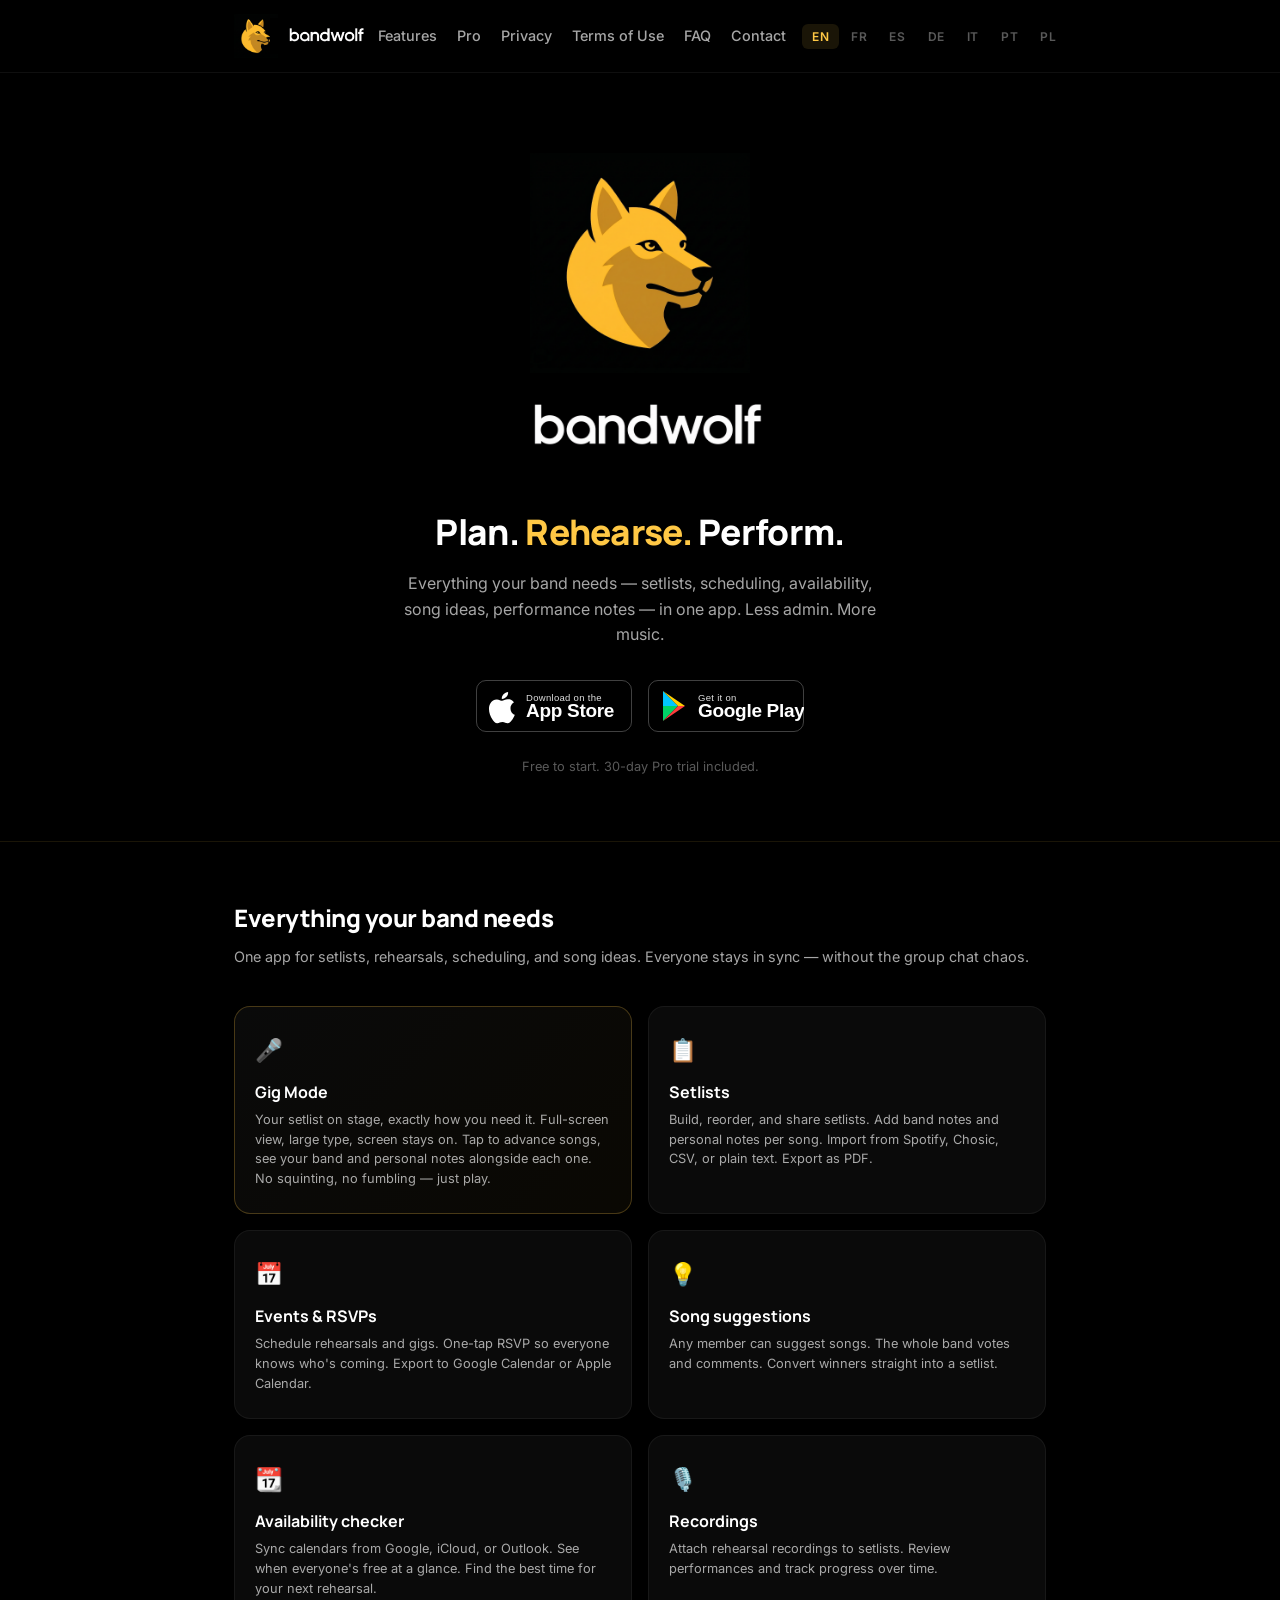
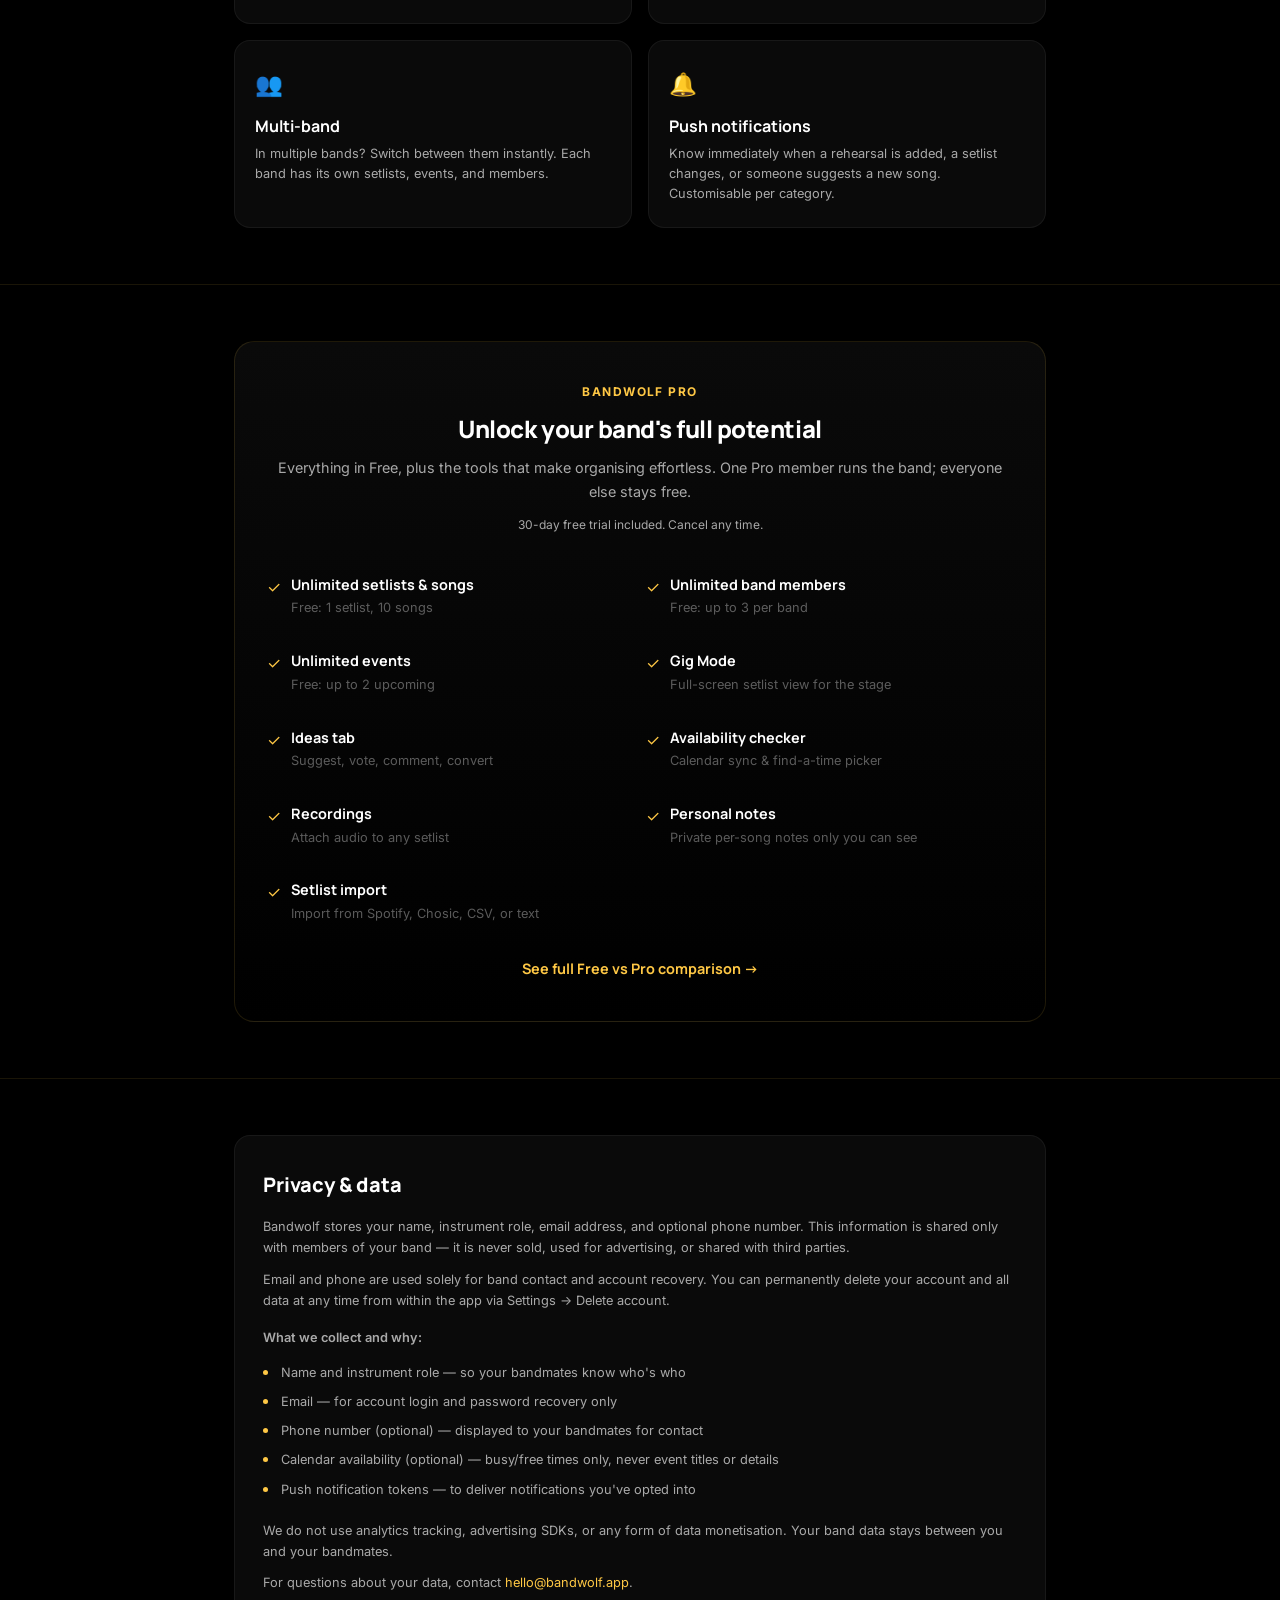
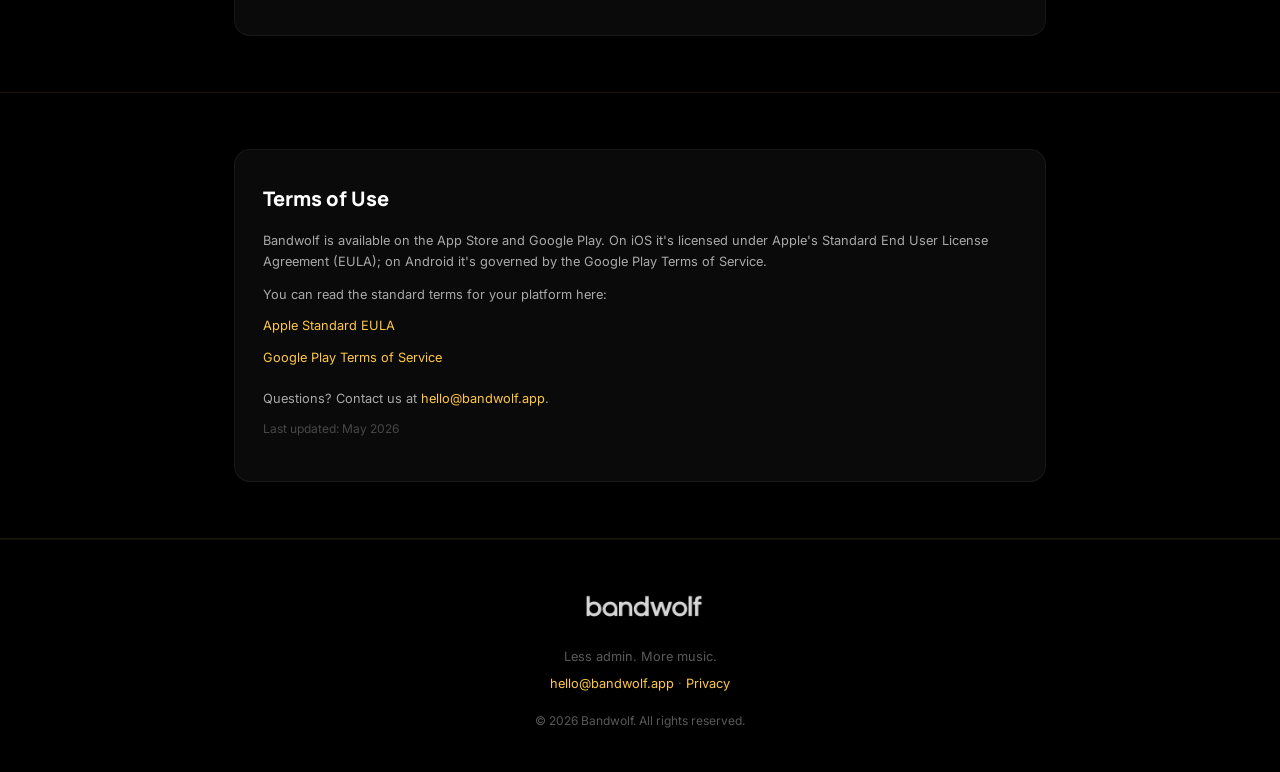
==== commit ccd073f0: "Add files via upload" ====
--- a/index.html
+++ b/index.html
@@ -263,7 +263,7 @@
       <div style="text-align:center">
         <div style="font-size:var(--fs-xs);color:var(--accent);text-transform:uppercase;letter-spacing:0.12em;font-weight:700;margin-bottom:6px">Bandwolf Pro</div>
         <div class="section-title" style="margin-bottom:6px" data-key="proTitle">Unlock your band's full potential</div>
-        <div class="section-sub" style="margin:0 auto 10px;text-align:center" data-key="proSub">Everything in Free, plus the tools that make organising effortless. One subscription covers your whole band.</div>
+        <div class="section-sub" style="margin:0 auto 10px;text-align:center" data-key="proSub">Everything in Free, plus the tools that make organising effortless. One Pro member runs the band; everyone else stays free.</div>
         <div style="font-size:var(--fs-xs);color:var(--text-soft);margin-top:4px" data-key="proTrial">30-day free trial included. Cancel any time.</div>
       </div>
       <div class="pro-grid">
@@ -466,7 +466,7 @@
   f8Title:{en:"Push notifications",fr:"Notifications push",es:"Notificaciones push",de:"Push-Benachrichtigungen",it:"Notifiche push",pt:"Notificações push",pl:"Powiadomienia push"},
   f8Body:{en:"Know immediately when a rehearsal is added, a setlist changes, or someone suggests a new song. Customisable per category.",fr:"Sachez immédiatement quand une répétition est ajoutée, une setlist change, ou quelqu'un suggère une nouvelle chanson. Personnalisable par catégorie.",es:"Sabe inmediatamente cuando se añade un ensayo, cambia una setlist, o alguien sugiere una canción nueva. Personalizable por categoría.",de:"Erfahre sofort, wenn eine Probe hinzugefügt wird, sich eine Setlist ändert oder jemand einen neuen Song vorschlägt. Anpassbar pro Kategorie.",it:"Sappi immediatamente quando viene aggiunta una prova, cambia una setlist, o qualcuno suggerisce una nuova canzone. Personalizzabile per categoria.",pt:"Saiba imediatamente quando um ensaio é adicionado, uma setlist muda, ou alguém sugere uma nova música. Personalizável por categoria.",pl:"Dowiedz się natychmiast gdy dodano próbę, setlista się zmienia, lub ktoś sugeruje nową piosenkę. Konfigurowalne według kategorii."},
   proTitle:{en:"Unlock your band's full potential",fr:"Libérez le plein potentiel de votre groupe",es:"Desbloquea el pleno potencial de tu banda",de:"Entfalte das volle Potenzial deiner Band",it:"Sblocca il pieno potenziale della tua band",pt:"Desbloqueie o potencial total da sua banda",pl:"Odblokuj pełny potencjał swojego zespołu"},
-  proSub:{en:"Everything in Free, plus the tools that make organising effortless. One subscription covers your whole band.",fr:"Tout ce qui est dans Gratuit, plus les outils qui rendent l'organisation facile. Un abonnement couvre tout votre groupe.",es:"Todo lo que hay en Gratis, más las herramientas que hacen que organizar sea sencillo. Una suscripción cubre toda tu banda.",de:"Alles aus Kostenlos, plus die Tools, die die Organisation mühelos machen. Ein Abonnement für deine ganze Band.",it:"Tutto ciò che è nel Gratuito, più gli strumenti che rendono l'organizzazione senza sforzo. Un abbonamento copre tutta la tua band.",pt:"Tudo no Gratuito, mais as ferramentas que tornam a organização sem esforço. Uma assinatura cobre toda a sua banda.",pl:"Wszystko z Bezpłatnego, plus narzędzia które sprawiają że organizacja jest łatwa. Jedna subskrypcja obejmuje cały twój zespół."},
+  proSub:{en:"Everything in Free, plus the tools that make organising effortless. One Pro member runs the band; everyone else stays free.",fr:"Tout ce qui est dans Gratuit, plus les outils qui rendent l'organisation facile. Un membre Pro gère le groupe ; tous les autres restent gratuits.",es:"Todo lo que hay en Gratis, más las herramientas que hacen que organizar sea sencillo. Un miembro Pro gestiona la banda; todos los demás siguen gratis.",de:"Alles aus Kostenlos, plus die Tools, die die Organisation mühelos machen. Ein Pro-Mitglied leitet die Band; alle anderen bleiben kostenlos.",it:"Tutto ciò che è nel Gratuito, più gli strumenti che rendono l'organizzazione senza sforzo. Un membro Pro gestisce la band; tutti gli altri restano gratuiti.",pt:"Tudo no Gratuito, mais as ferramentas que tornam a organização sem esforço. Um membro Pro gere a banda; todos os outros continuam gratuitos.",pl:"Wszystko z Bezpłatnego, plus narzędzia które sprawiają że organizacja jest łatwa. Jeden członek Pro zarządza zespołem; wszyscy pozostali pozostają bezpłatni."},
   proTrial:{en:"30-day free trial included. Cancel any time.",fr:"Essai gratuit de 30 jours inclus. Annulez à tout moment.",es:"Prueba gratuita de 30 días incluida. Cancela en cualquier momento.",de:"30-tägige kostenlose Testversion inklusive. Jederzeit kündbar.",it:"Prova gratuita di 30 giorni inclusa. Cancella in qualsiasi momento.",pt:"Teste gratuito de 30 dias incluído. Cancele a qualquer momento.",pl:"30-dniowy bezpłatny okres próbny w zestawie. Anuluj w dowolnym momencie."},
   proCompare:{en:"See full Free vs Pro comparison →",fr:"Voir la comparaison complète Gratuit vs Pro →",es:"Ver comparación completa Gratis vs Pro →",de:"Vollständigen Free vs. Pro Vergleich ansehen →",it:"Vedi il confronto completo Gratuito vs Pro →",pt:"Ver comparação completa Gratuito vs Pro →",pl:"Zobacz pełne porównanie Bezpłatny vs Pro →"},
 
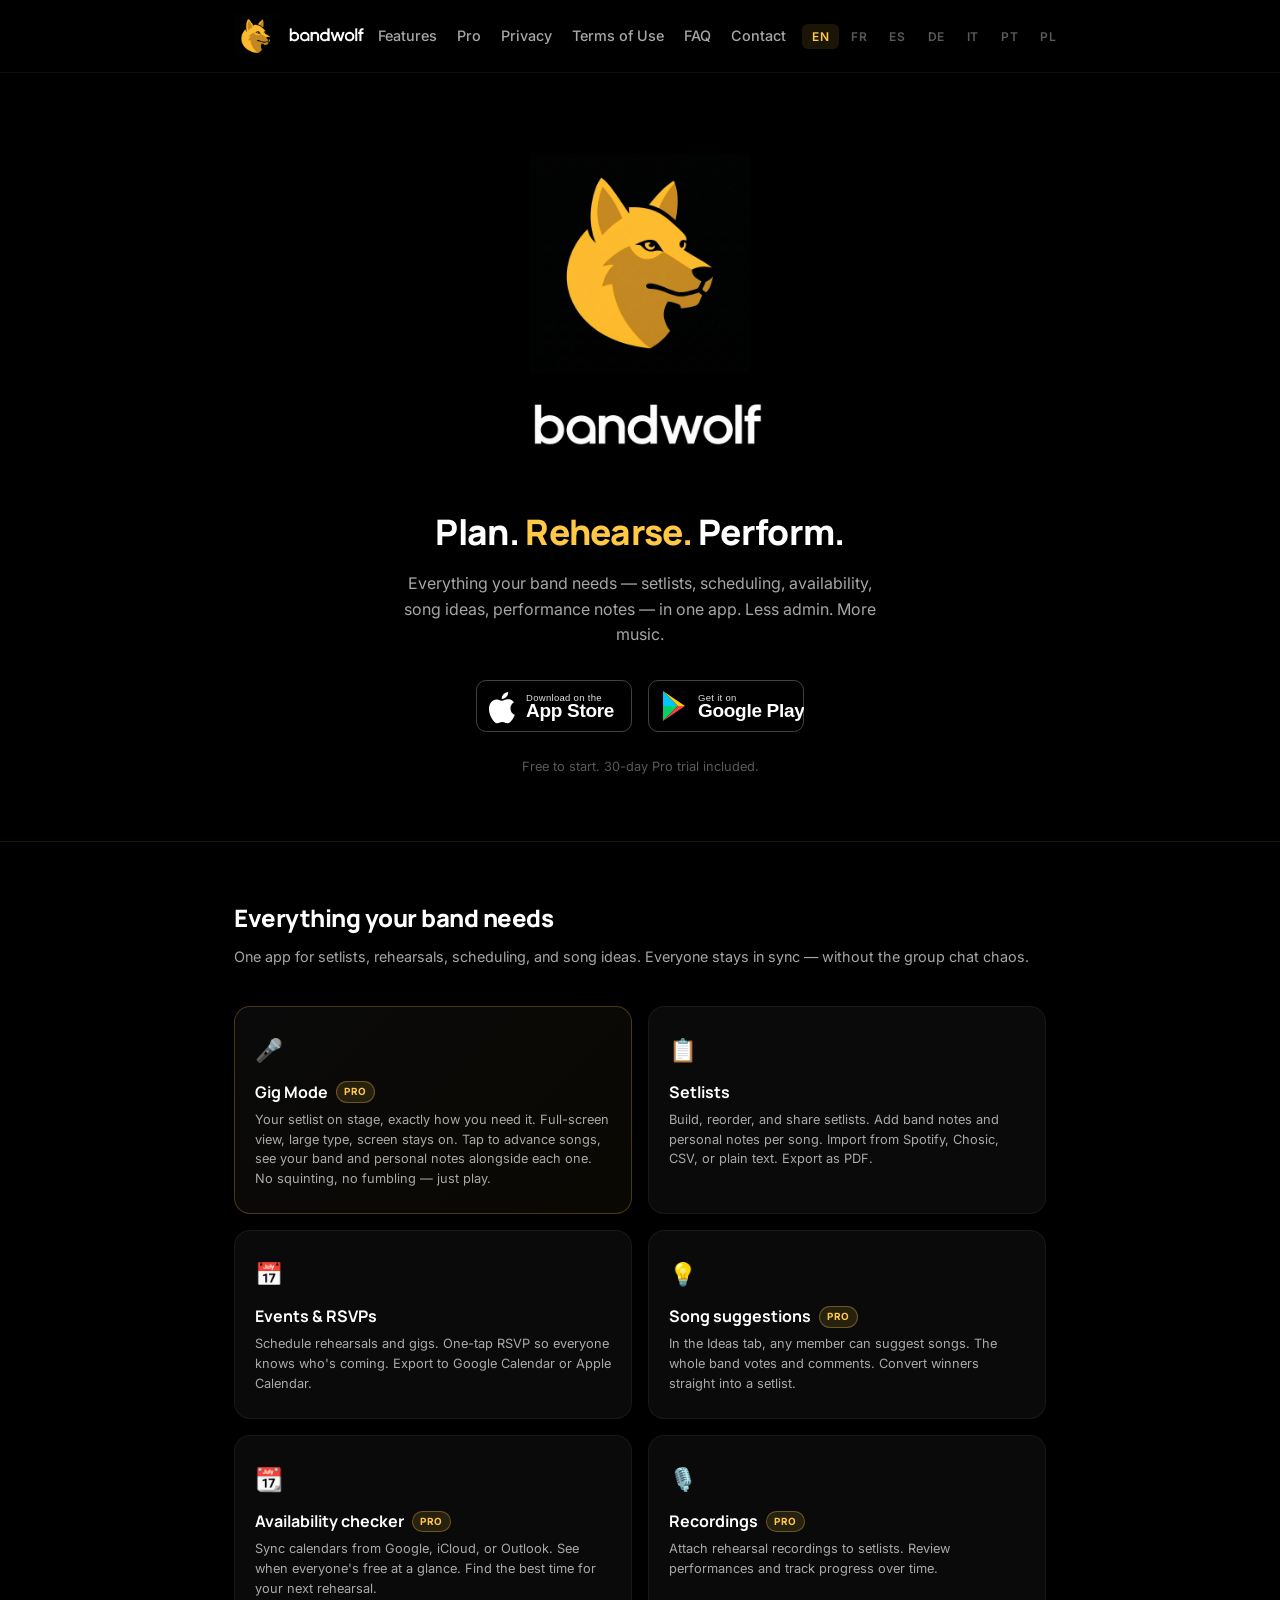
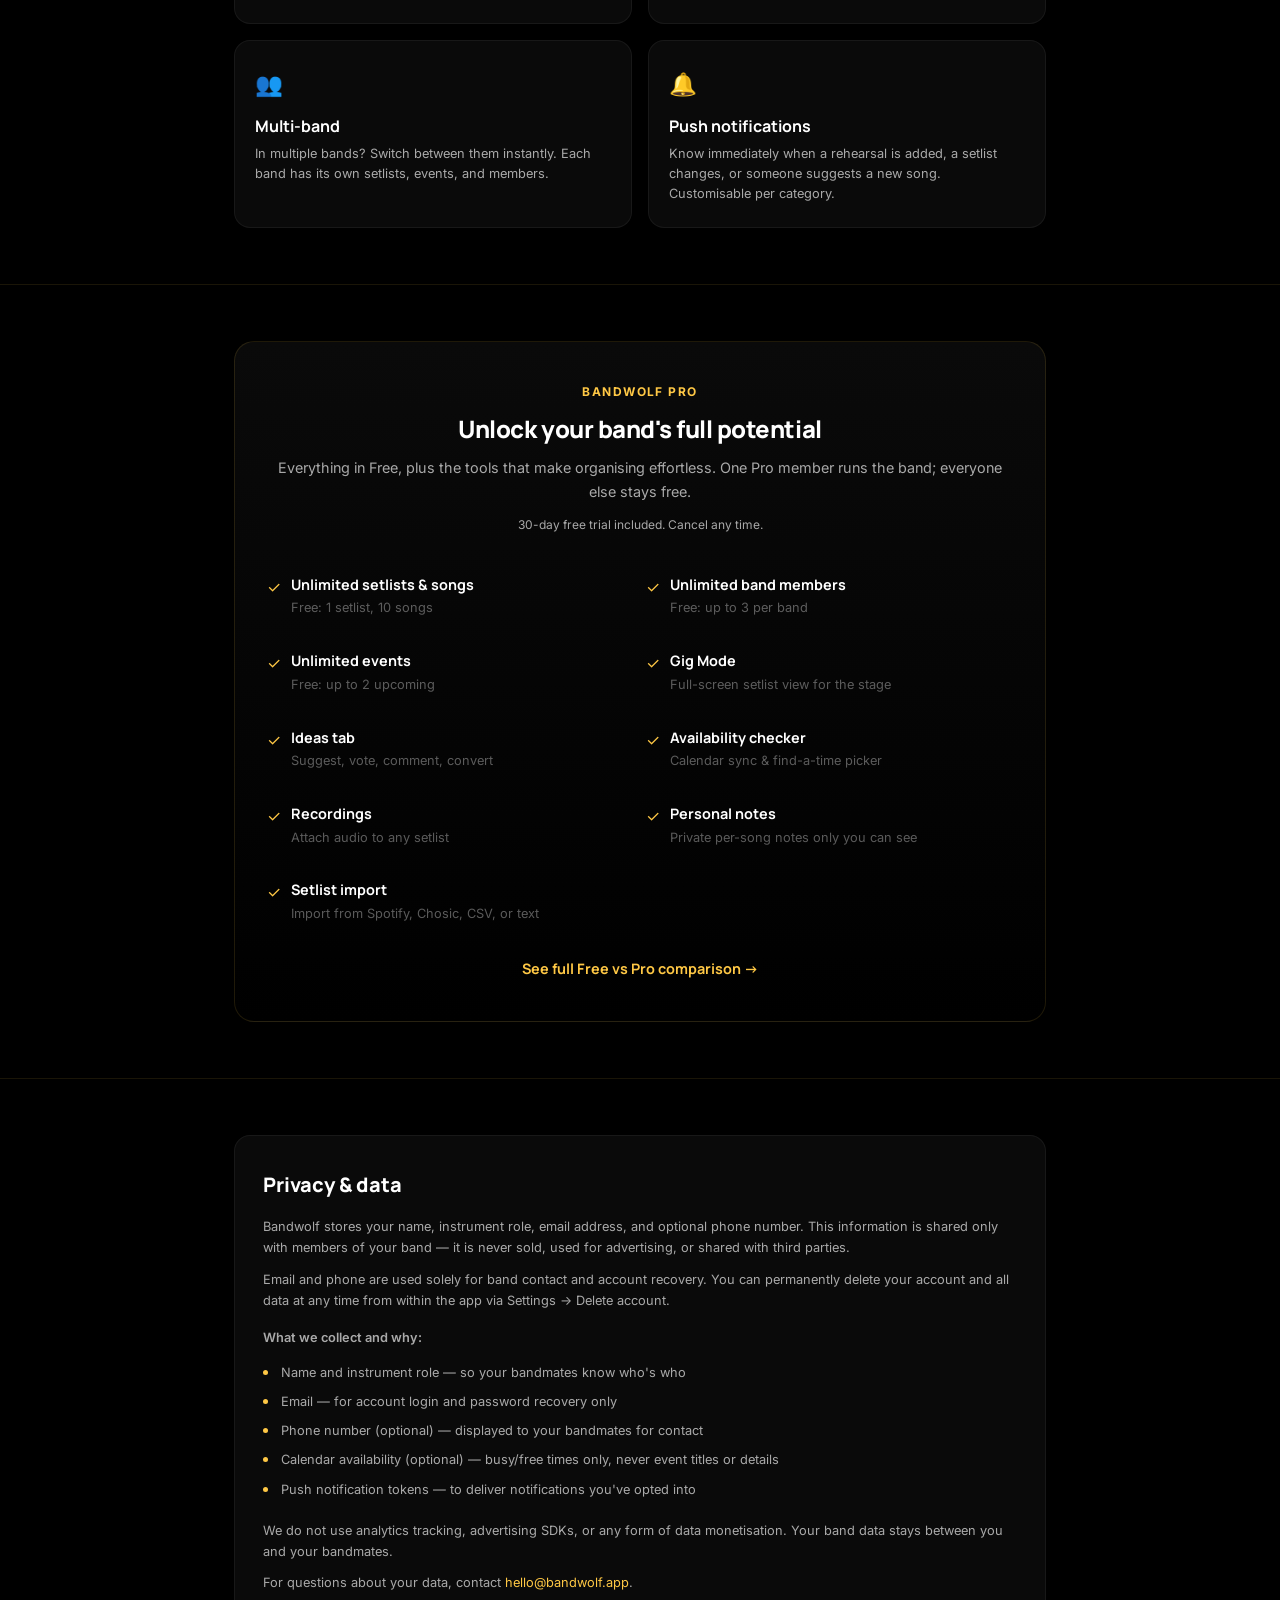
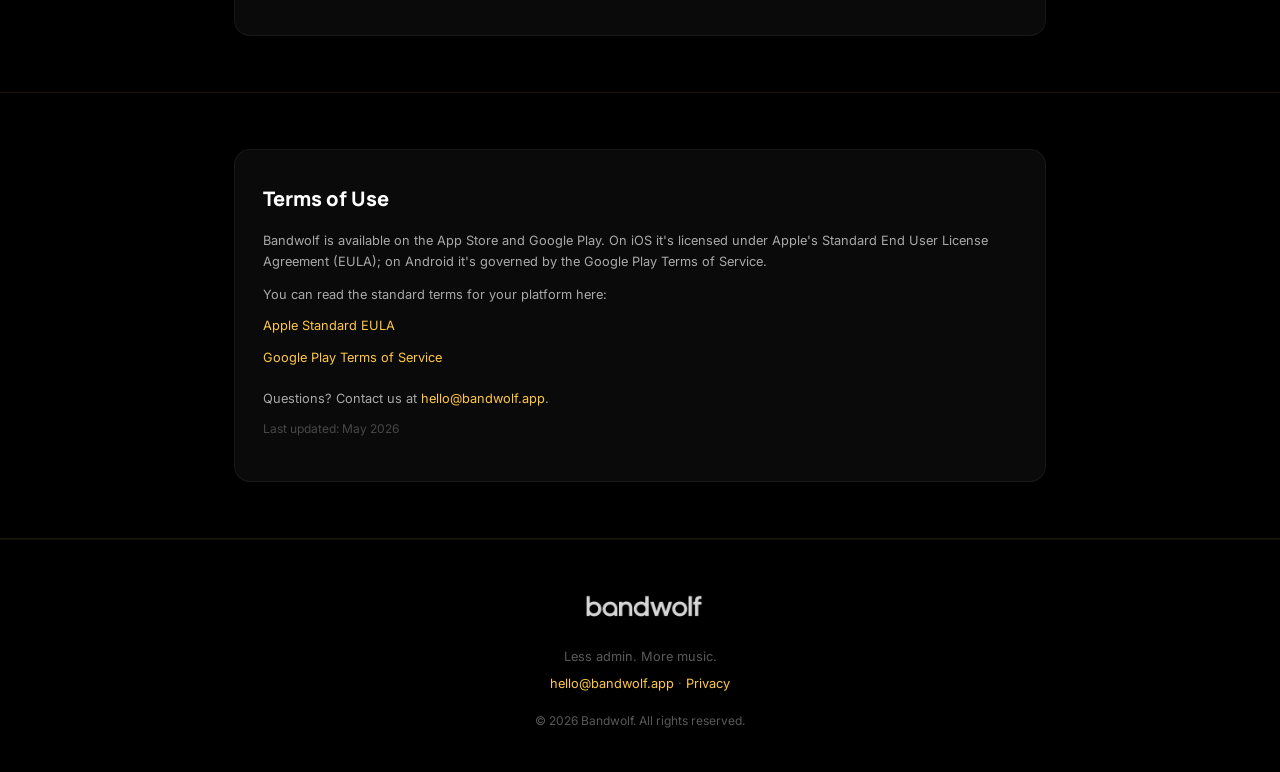
==== commit 7f4c6079: "Add files via upload" ====
--- a/index.html
+++ b/index.html
@@ -88,7 +88,8 @@
 @media(max-width:600px){.features{grid-template-columns:1fr}}
 .feature{background:var(--surface);border:1px solid var(--border);border-radius:16px;padding:24px 20px}
 .feature-icon{font-size:1.4rem;margin-bottom:10px}
-.feature h3{font-family:var(--font-display);font-size:var(--fs-lg);font-weight:700;margin-bottom:4px}
+.feature h3{font-family:var(--font-display);font-size:var(--fs-lg);font-weight:700;margin-bottom:4px;display:flex;align-items:center;gap:8px;flex-wrap:wrap}
+.pro-tag{font-family:var(--font-body);font-size:0.62rem;font-weight:700;letter-spacing:0.06em;text-transform:uppercase;color:var(--accent);background:rgba(255,200,69,0.12);border:1px solid rgba(255,200,69,0.32);border-radius:999px;padding:2px 7px;line-height:1.6;white-space:nowrap}
 .feature p{font-size:var(--fs-sm);color:var(--text-soft);line-height:1.55}
 
 /* Pro */
@@ -213,7 +214,7 @@
     <div class="features">
       <div class="feature" style="border-color:rgba(255,200,69,0.25);background:linear-gradient(135deg,var(--surface) 0%,rgba(255,200,69,0.04) 100%)">
         <div class="feature-icon">🎤</div>
-        <h3 data-key="f5Title">Gig Mode</h3>
+        <h3><span data-key="f5Title">Gig Mode</span><span class="pro-tag">Pro</span></h3>
         <p data-key="f5Body">Your setlist on stage, exactly how you need it. Full-screen view, large type, screen stays on. Tap to advance songs, see your band and personal notes alongside each one. No squinting, no fumbling — just play.</p>
       </div>
       <div class="feature">
@@ -228,17 +229,17 @@
       </div>
       <div class="feature">
         <div class="feature-icon">💡</div>
-        <h3 data-key="f3Title">Song suggestions</h3>
+        <h3><span data-key="f3Title">Song suggestions</span><span class="pro-tag">Pro</span></h3>
         <p data-key="f3Body">Any member can suggest songs. The whole band votes and comments. Convert winners straight into a setlist.</p>
       </div>
       <div class="feature">
         <div class="feature-icon">📆</div>
-        <h3 data-key="f4Title">Availability checker</h3>
+        <h3><span data-key="f4Title">Availability checker</span><span class="pro-tag">Pro</span></h3>
         <p data-key="f4Body">Sync calendars from Google, iCloud, or Outlook. See when everyone's free at a glance. Find the best time for your next rehearsal.</p>
       </div>
       <div class="feature">
         <div class="feature-icon">🎙️</div>
-        <h3 data-key="f6Title">Recordings</h3>
+        <h3><span data-key="f6Title">Recordings</span><span class="pro-tag">Pro</span></h3>
         <p data-key="f6Body">Attach rehearsal recordings to setlists. Review performances and track progress over time.</p>
       </div>
       <div class="feature">
@@ -454,7 +455,7 @@
   f2Title:{en:"Events & RSVPs",fr:"Événements et confirmations",es:"Eventos y confirmaciones",de:"Events & Zusagen",it:"Eventi e RSVP",pt:"Eventos e confirmações",pl:"Wydarzenia i potwierdzenia"},
   f2Body:{en:"Schedule rehearsals and gigs. One-tap RSVP so everyone knows who's coming. Export to Google Calendar or Apple Calendar.",fr:"Planifiez répétitions et concerts. RSVP en un tap pour que tout le monde sache qui vient. Exportez vers Google Agenda ou Apple Calendrier.",es:"Programa ensayos y conciertos. RSVP con un toque para que todos sepan quién viene. Exporta a Google Calendar o Apple Calendar.",de:"Plane Proben und Gigs. Eintippen-RSVP, damit jeder weiß, wer kommt. Exportiere zu Google Kalender oder Apple Kalender.",it:"Programma prove e concerti. RSVP con un tocco per sapere chi viene. Esporta su Google Calendar o Apple Calendario.",pt:"Agende ensaios e shows. RSVP com um toque para todos saberem quem vem. Exporte para Google Calendar ou Apple Calendar.",pl:"Planuj próby i koncerty. RSVP jednym kliknięciem, żeby wszyscy wiedzieli kto przychodzi. Eksportuj do Google Calendar lub Apple Calendar."},
   f3Title:{en:"Song suggestions",fr:"Suggestions de chansons",es:"Sugerencias de canciones",de:"Songvorschläge",it:"Suggerimenti canzoni",pt:"Sugestões de músicas",pl:"Sugestie piosenek"},
-  f3Body:{en:"Any member can suggest songs. The whole band votes and comments. Convert winners straight into a setlist.",fr:"N'importe quel membre peut suggérer des chansons. Tout le groupe vote et commente. Convertissez les gagnants directement en setlist.",es:"Cualquier miembro puede sugerir canciones. Toda la banda vota y comenta. Convierte los ganadores directamente en una setlist.",de:"Jedes Mitglied kann Songs vorschlagen. Die ganze Band stimmt ab und kommentiert. Wandle Gewinner direkt in eine Setlist um.",it:"Qualsiasi membro può suggerire canzoni. Tutta la band vota e commenta. Converti i vincitori direttamente in una setlist.",pt:"Qualquer membro pode sugerir músicas. Toda a banda vota e comenta. Converta os vencedores diretamente em uma setlist.",pl:"Każdy członek może sugerować piosenki. Cały zespół głosuje i komentuje. Zamień zwycięzców bezpośrednio w setlistę."},
+  f3Body:{en:"In the Ideas tab, any member can suggest songs. The whole band votes and comments. Convert winners straight into a setlist.",fr:"Dans l'onglet Idées, n'importe quel membre peut suggérer des chansons. Tout le groupe vote et commente. Convertissez les gagnants directement en setlist.",es:"En la pestaña Ideas, cualquier miembro puede sugerir canciones. Toda la banda vota y comenta. Convierte los ganadores directamente en una setlist.",de:"Im Ideen-Tab kann jedes Mitglied Songs vorschlagen. Die ganze Band stimmt ab und kommentiert. Wandle Gewinner direkt in eine Setlist um.",it:"Nella scheda Idee, qualsiasi membro può suggerire canzoni. Tutta la band vota e commenta. Converti i vincitori direttamente in una setlist.",pt:"No separador Ideias, qualquer membro pode sugerir músicas. Toda a banda vota e comenta. Converta os vencedores diretamente em uma setlist.",pl:"W zakładce Pomysły każdy członek może sugerować piosenki. Cały zespół głosuje i komentuje. Zamień zwycięzców bezpośrednio w setlistę."},
   f4Title:{en:"Availability checker",fr:"Vérificateur de disponibilité",es:"Comprobador de disponibilidad",de:"Verfügbarkeitsprüfer",it:"Controllo disponibilità",pt:"Verificador de disponibilidade",pl:"Sprawdzanie dostępności"},
   f4Body:{en:"Sync calendars from Google, iCloud, or Outlook. See when everyone's free at a glance. Find the best time for your next rehearsal.",fr:"Synchronisez vos agendas depuis Google, iCloud ou Outlook. Voyez d'un coup d'œil quand tout le monde est libre. Trouvez le meilleur moment pour votre prochaine répétition.",es:"Sincroniza calendarios desde Google, iCloud u Outlook. Ve cuándo todos están libres de un vistazo. Encuentra el mejor momento para tu próximo ensayo.",de:"Synchronisiere Kalender von Google, iCloud oder Outlook. Sieh auf einen Blick, wann alle frei sind. Finde den besten Zeitpunkt für deine nächste Probe.",it:"Sincronizza calendari da Google, iCloud o Outlook. Vedi subito quando tutti sono liberi. Trova il momento migliore per la prossima prova.",pt:"Sincronize calendários do Google, iCloud ou Outlook. Veja quando todos estão livres de relance. Encontre o melhor horário para o próximo ensaio.",pl:"Synchronizuj kalendarze z Google, iCloud lub Outlook. Zobacz jednym rzutem oka kiedy wszyscy są wolni. Znajdź najlepszy czas na następną próbę."},
   f5Title:{en:"Gig Mode",fr:"Mode Gig",es:"Modo Concierto",de:"Gig Mode",it:"Modalità Gig",pt:"Modo Show",pl:"Tryb Gig"},
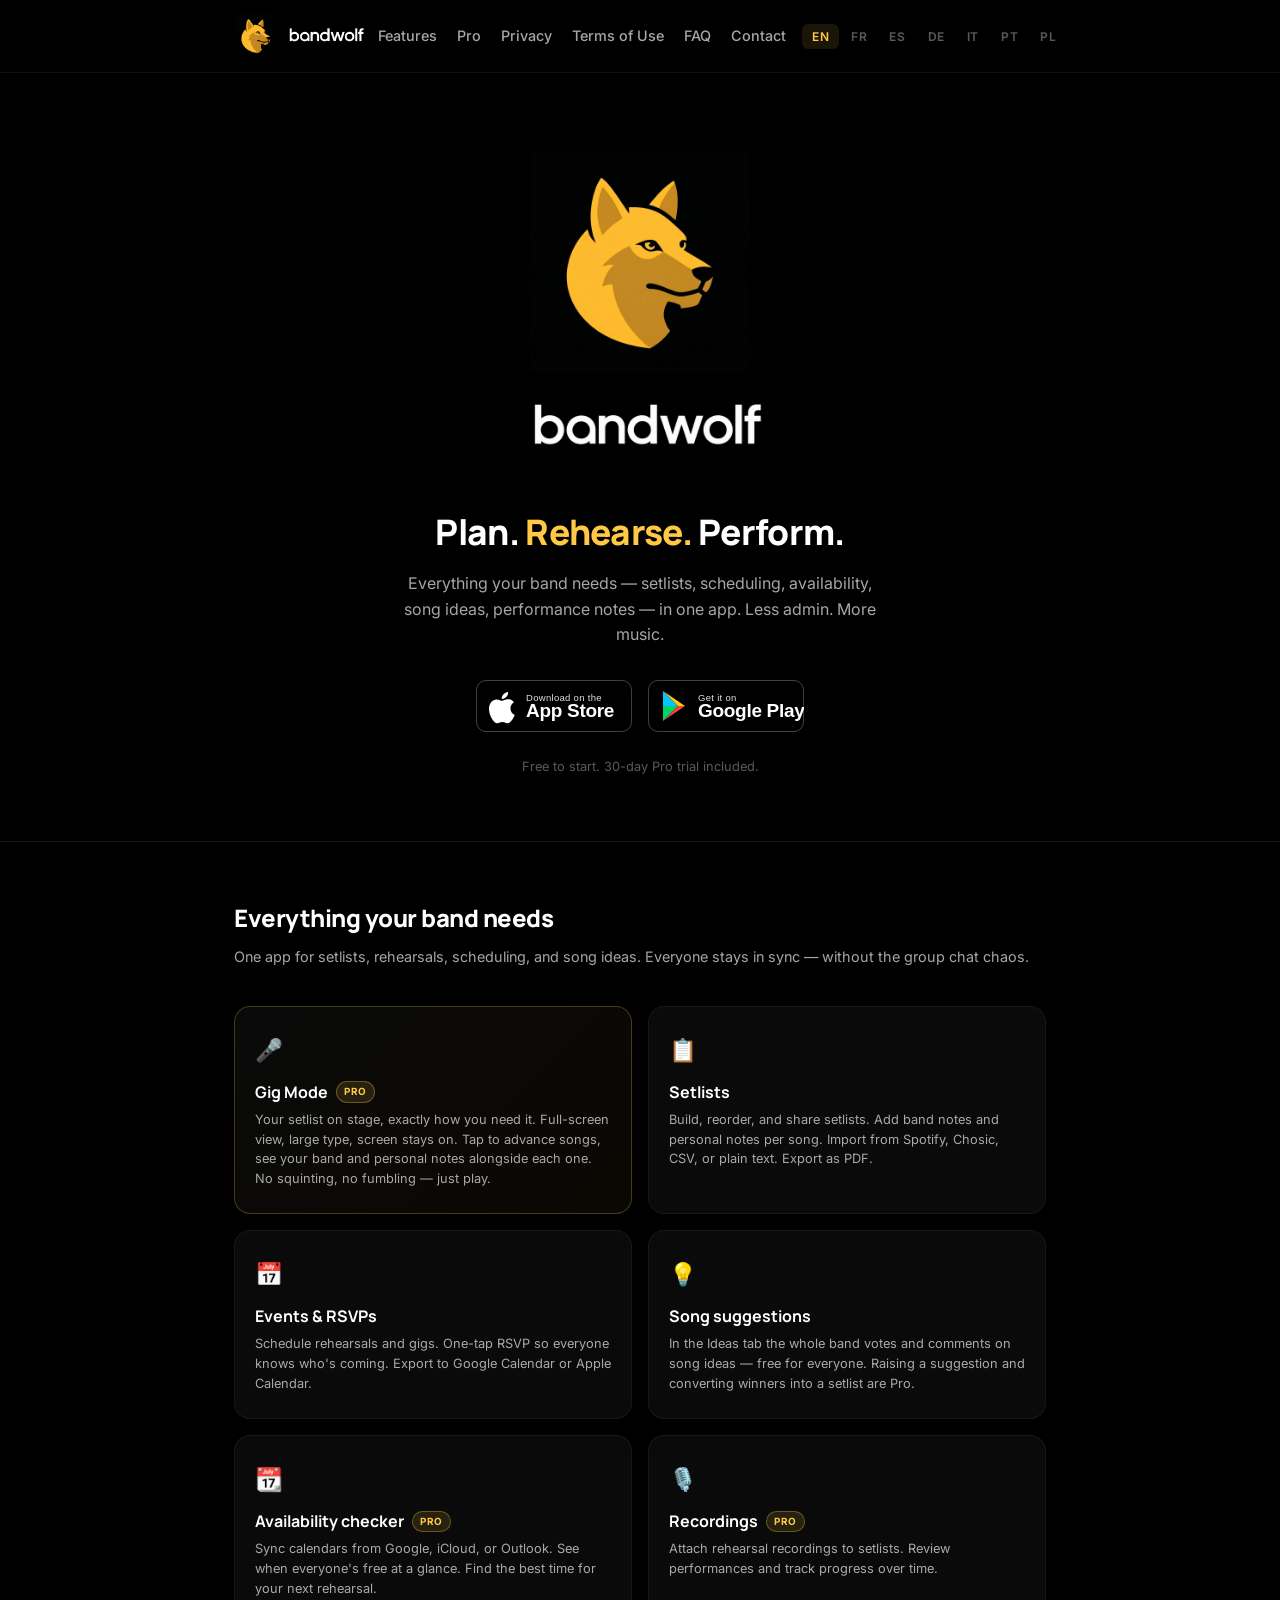
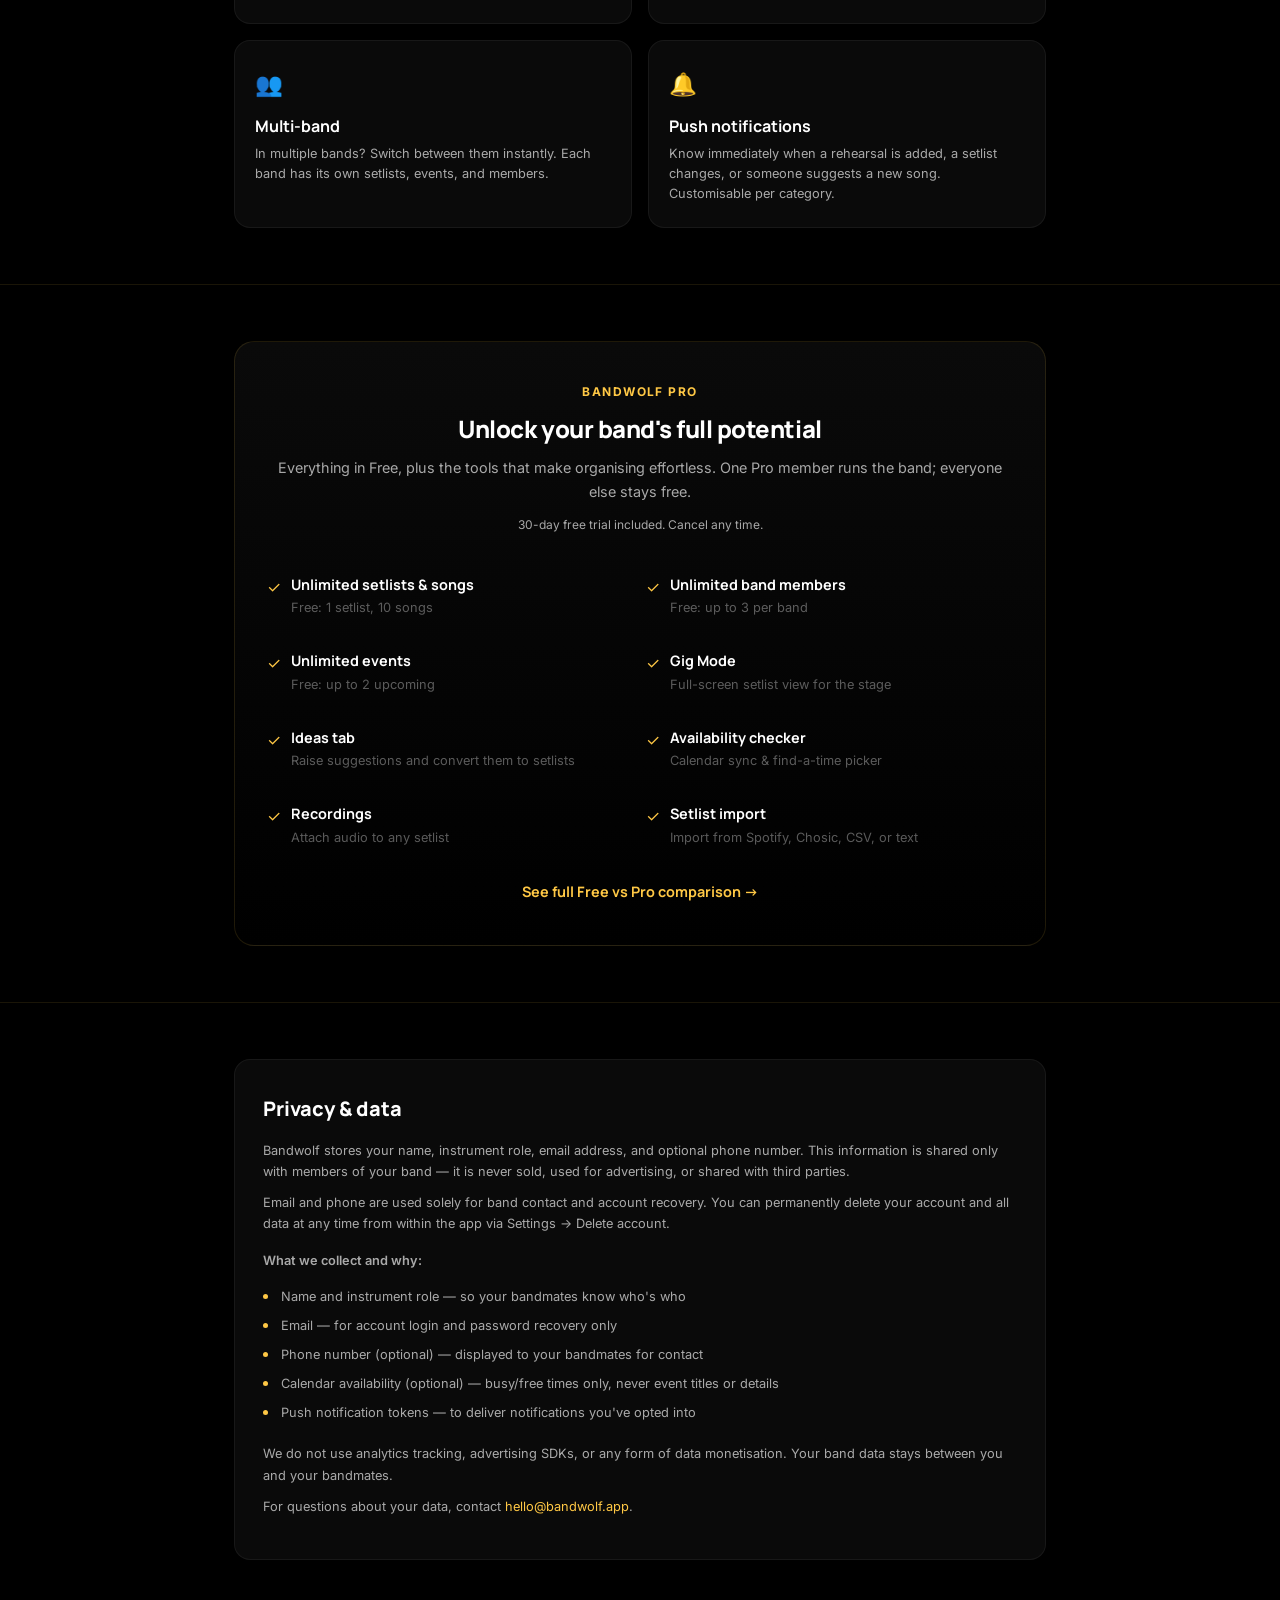
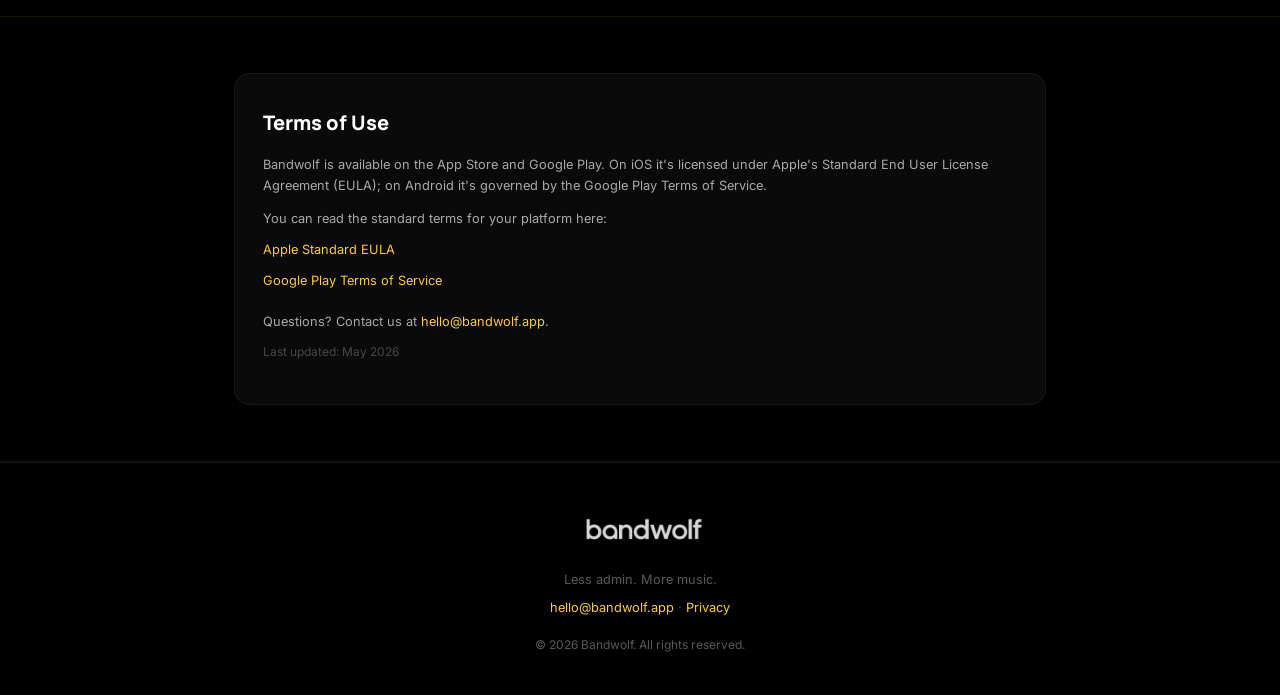
==== commit 594033aa: "Add files via upload" ====
--- a/index.html
+++ b/index.html
@@ -229,7 +229,7 @@
       </div>
       <div class="feature">
         <div class="feature-icon">💡</div>
-        <h3><span data-key="f3Title">Song suggestions</span><span class="pro-tag">Pro</span></h3>
+        <h3><span data-key="f3Title">Song suggestions</span></h3>
         <p data-key="f3Body">Any member can suggest songs. The whole band votes and comments. Convert winners straight into a setlist.</p>
       </div>
       <div class="feature">
@@ -275,7 +275,6 @@
         <div class="pro-item"><div class="pro-check">✓</div><div><h4 data-key="pro5Title">Ideas tab</h4><p data-key="pro5Body">Suggest, vote, comment, convert</p></div></div>
         <div class="pro-item"><div class="pro-check">✓</div><div><h4 data-key="pro6Title">Availability checker</h4><p data-key="pro6Body">Calendar sync &amp; find-a-time picker</p></div></div>
         <div class="pro-item"><div class="pro-check">✓</div><div><h4 data-key="pro7Title">Recordings</h4><p data-key="pro7Body">Attach audio to any setlist</p></div></div>
-        <div class="pro-item"><div class="pro-check">✓</div><div><h4 data-key="pro8Title">Personal notes</h4><p data-key="pro8Body">Private per-song notes only you can see</p></div></div>
         <div class="pro-item"><div class="pro-check">✓</div><div><h4 data-key="pro9Title">Setlist import</h4><p data-key="pro9Body">Import from Spotify, Chosic, CSV, or text</p></div></div>
       </div>
       <div style="text-align:center;margin-top:24px">
@@ -455,7 +454,7 @@
   f2Title:{en:"Events & RSVPs",fr:"Événements et confirmations",es:"Eventos y confirmaciones",de:"Events & Zusagen",it:"Eventi e RSVP",pt:"Eventos e confirmações",pl:"Wydarzenia i potwierdzenia"},
   f2Body:{en:"Schedule rehearsals and gigs. One-tap RSVP so everyone knows who's coming. Export to Google Calendar or Apple Calendar.",fr:"Planifiez répétitions et concerts. RSVP en un tap pour que tout le monde sache qui vient. Exportez vers Google Agenda ou Apple Calendrier.",es:"Programa ensayos y conciertos. RSVP con un toque para que todos sepan quién viene. Exporta a Google Calendar o Apple Calendar.",de:"Plane Proben und Gigs. Eintippen-RSVP, damit jeder weiß, wer kommt. Exportiere zu Google Kalender oder Apple Kalender.",it:"Programma prove e concerti. RSVP con un tocco per sapere chi viene. Esporta su Google Calendar o Apple Calendario.",pt:"Agende ensaios e shows. RSVP com um toque para todos saberem quem vem. Exporte para Google Calendar ou Apple Calendar.",pl:"Planuj próby i koncerty. RSVP jednym kliknięciem, żeby wszyscy wiedzieli kto przychodzi. Eksportuj do Google Calendar lub Apple Calendar."},
   f3Title:{en:"Song suggestions",fr:"Suggestions de chansons",es:"Sugerencias de canciones",de:"Songvorschläge",it:"Suggerimenti canzoni",pt:"Sugestões de músicas",pl:"Sugestie piosenek"},
-  f3Body:{en:"In the Ideas tab, any member can suggest songs. The whole band votes and comments. Convert winners straight into a setlist.",fr:"Dans l'onglet Idées, n'importe quel membre peut suggérer des chansons. Tout le groupe vote et commente. Convertissez les gagnants directement en setlist.",es:"En la pestaña Ideas, cualquier miembro puede sugerir canciones. Toda la banda vota y comenta. Convierte los ganadores directamente en una setlist.",de:"Im Ideen-Tab kann jedes Mitglied Songs vorschlagen. Die ganze Band stimmt ab und kommentiert. Wandle Gewinner direkt in eine Setlist um.",it:"Nella scheda Idee, qualsiasi membro può suggerire canzoni. Tutta la band vota e commenta. Converti i vincitori direttamente in una setlist.",pt:"No separador Ideias, qualquer membro pode sugerir músicas. Toda a banda vota e comenta. Converta os vencedores diretamente em uma setlist.",pl:"W zakładce Pomysły każdy członek może sugerować piosenki. Cały zespół głosuje i komentuje. Zamień zwycięzców bezpośrednio w setlistę."},
+  f3Body:{en:"In the Ideas tab the whole band votes and comments on song ideas — free for everyone. Raising a suggestion and converting winners into a setlist are Pro.",fr:"Dans l'onglet Idées, tout le groupe vote et commente les idées de morceaux — gratuit pour tous. Proposer un morceau et convertir les gagnants en setlist nécessitent Pro.",es:"En la pestaña Ideas toda la banda vota y comenta las ideas — gratis para todos. Proponer una canción y convertir las ganadoras en setlist requieren Pro.",de:"Im Ideen-Tab stimmt die ganze Band über Songideen ab und kommentiert — für alle kostenlos. Songs vorschlagen und Gewinner in eine Setlist übernehmen erfordert Pro.",it:"Nella scheda Idee tutta la band vota e commenta le idee — gratis per tutti. Proporre una canzone e convertire le vincitrici in setlist richiedono Pro.",pt:"No separador Ideias toda a banda vota e comenta as ideias — gratuito para todos. Propor uma música e converter as vencedoras em setlist exigem Pro.",pl:"W zakładce Pomysły cały zespół głosuje i komentuje pomysły — bezpłatnie dla wszystkich. Zgłaszanie propozycji i zamiana zwycięzców w setlistę wymagają Pro."},
   f4Title:{en:"Availability checker",fr:"Vérificateur de disponibilité",es:"Comprobador de disponibilidad",de:"Verfügbarkeitsprüfer",it:"Controllo disponibilità",pt:"Verificador de disponibilidade",pl:"Sprawdzanie dostępności"},
   f4Body:{en:"Sync calendars from Google, iCloud, or Outlook. See when everyone's free at a glance. Find the best time for your next rehearsal.",fr:"Synchronisez vos agendas depuis Google, iCloud ou Outlook. Voyez d'un coup d'œil quand tout le monde est libre. Trouvez le meilleur moment pour votre prochaine répétition.",es:"Sincroniza calendarios desde Google, iCloud u Outlook. Ve cuándo todos están libres de un vistazo. Encuentra el mejor momento para tu próximo ensayo.",de:"Synchronisiere Kalender von Google, iCloud oder Outlook. Sieh auf einen Blick, wann alle frei sind. Finde den besten Zeitpunkt für deine nächste Probe.",it:"Sincronizza calendari da Google, iCloud o Outlook. Vedi subito quando tutti sono liberi. Trova il momento migliore per la prossima prova.",pt:"Sincronize calendários do Google, iCloud ou Outlook. Veja quando todos estão livres de relance. Encontre o melhor horário para o próximo ensaio.",pl:"Synchronizuj kalendarze z Google, iCloud lub Outlook. Zobacz jednym rzutem oka kiedy wszyscy są wolni. Znajdź najlepszy czas na następną próbę."},
   f5Title:{en:"Gig Mode",fr:"Mode Gig",es:"Modo Concierto",de:"Gig Mode",it:"Modalità Gig",pt:"Modo Show",pl:"Tryb Gig"},
@@ -481,13 +480,11 @@
   pro4Title:{en:"Gig Mode",fr:"Mode Gig",es:"Modo Concierto",de:"Gig-Modus",it:"Modalità Gig",pt:"Modo Show",pl:"Tryb koncertowy"},
   pro4Body:{en:"Full-screen setlist view for the stage",fr:"Vue plein écran pour la scène",es:"Vista de pantalla completa para el escenario",de:"Vollbild-Setlist für die Bühne",it:"Vista setlist a schermo intero",pt:"Vista em ecrã completo para palco",pl:"Pełnoekranowy widok setlisty"},
   pro5Title:{en:"Ideas tab",fr:"Onglet idées",es:"Pestaña ideas",de:"Ideen-Tab",it:"Scheda idee",pt:"Separador ideias",pl:"Zakładka pomysłów"},
-  pro5Body:{en:"Suggest, vote, comment, convert",fr:"Suggérer, voter, commenter",es:"Sugerir, votar, comentar",de:"Vorschlagen, abstimmen, kommentieren",it:"Suggerisci, vota, commenta",pt:"Sugerir, votar, comentar",pl:"Sugestie, głosowanie, komentarze"},
+  pro5Body:{en:"Raise suggestions and convert them to setlists",fr:"Proposer des morceaux et les convertir en setlists",es:"Proponer canciones y convertirlas en setlists",de:"Songs vorschlagen und in Setlists übernehmen",it:"Proporre canzoni e convertirle in setlist",pt:"Sugerir, votar, comentar",pl:"Sugestie, głosowanie, komentarze"},
   pro6Title:{en:"Availability checker",fr:"Vérificateur de disponibilité",es:"Comprobador de disponibilidad",de:"Verfügbarkeitsprüfung",it:"Controllo disponibilità",pt:"Verificador de disponibilidade",pl:"Sprawdzanie dostępności"},
   pro6Body:{en:"Calendar sync & find-a-time picker",fr:"Sync calendrier et recherche d'horaire",es:"Sincronización y búsqueda de horario",de:"Kalendersync & Terminfindung",it:"Sync calendario e ricerca orario",pt:"Sincronização e pesquisa de horário",pl:"Synchronizacja kalendarza i terminów"},
   pro7Title:{en:"Recordings",fr:"Enregistrements",es:"Grabaciones",de:"Aufnahmen",it:"Registrazioni",pt:"Gravações",pl:"Nagrania"},
   pro7Body:{en:"Attach audio to any setlist",fr:"Ajoutez l'audio à une setlist",es:"Adjunta audio a cualquier setlist",de:"Audio an jede Setlist anhängen",it:"Allega audio a qualsiasi setlist",pt:"Anexe áudio a qualquer setlist",pl:"Dodaj audio do dowolnej setlisty"},
-  pro8Title:{en:"Personal notes",fr:"Notes personnelles",es:"Notas personales",de:"Persönliche Notizen",it:"Note personali",pt:"Notas pessoais",pl:"Notatki osobiste"},
-  pro8Body:{en:"Private per-song notes only you can see",fr:"Notes privées visibles uniquement par vous",es:"Notas privadas visibles solo por ti",de:"Private Songnotizen nur für dich",it:"Note private visibili solo da te",pt:"Notas privadas visíveis só para ti",pl:"Prywatne notatki widoczne tylko dla ciebie"},
   pro9Title:{en:"Setlist import",fr:"Import de setlist",es:"Importación de setlist",de:"Setlist-Import",it:"Importazione setlist",pt:"Importação de setlist",pl:"Import setlist"},
   pro9Body:{en:"Import from Spotify, Chosic, CSV, or text",fr:"Import depuis Spotify, CSV ou texte",es:"Importa desde Spotify, CSV o texto",de:"Import von Spotify, CSV oder Text",it:"Importa da Spotify, CSV o testo",pt:"Importe do Spotify, CSV ou texto",pl:"Import ze Spotify, CSV lub tekstu"},
 
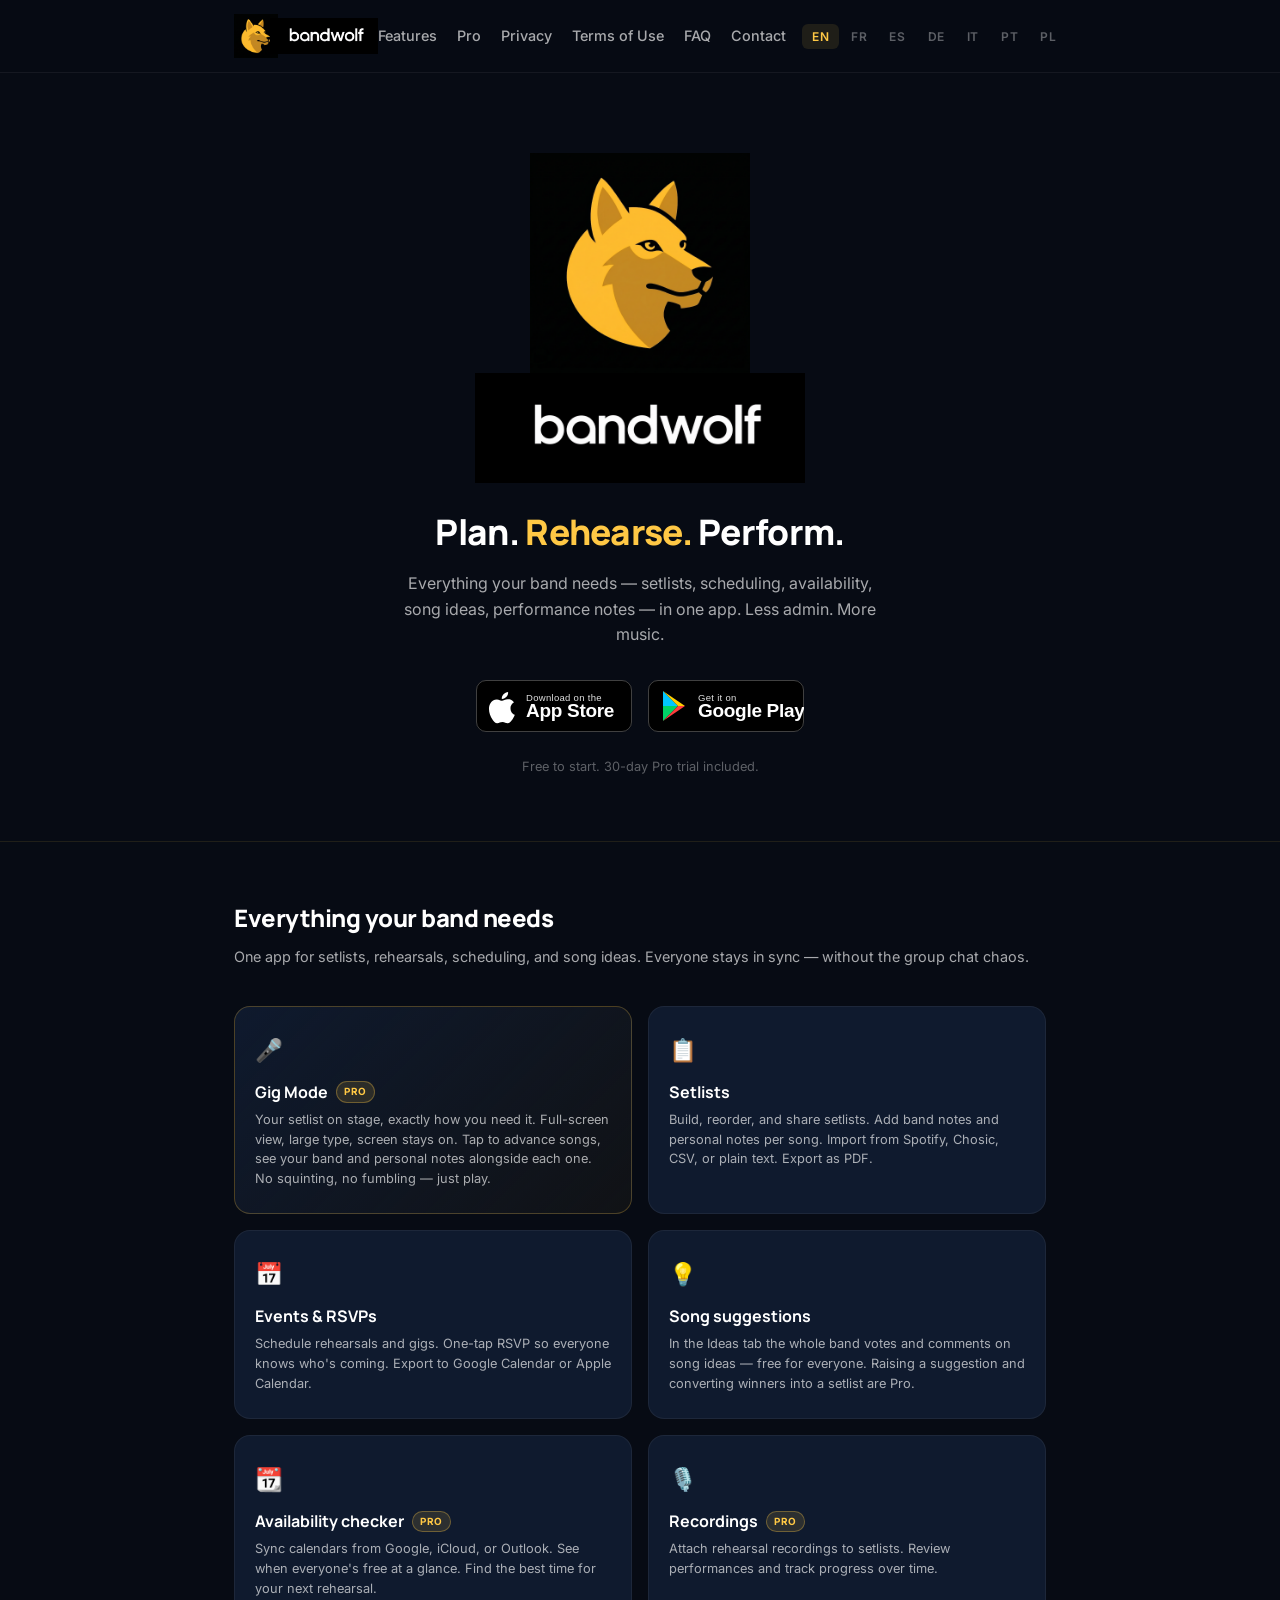
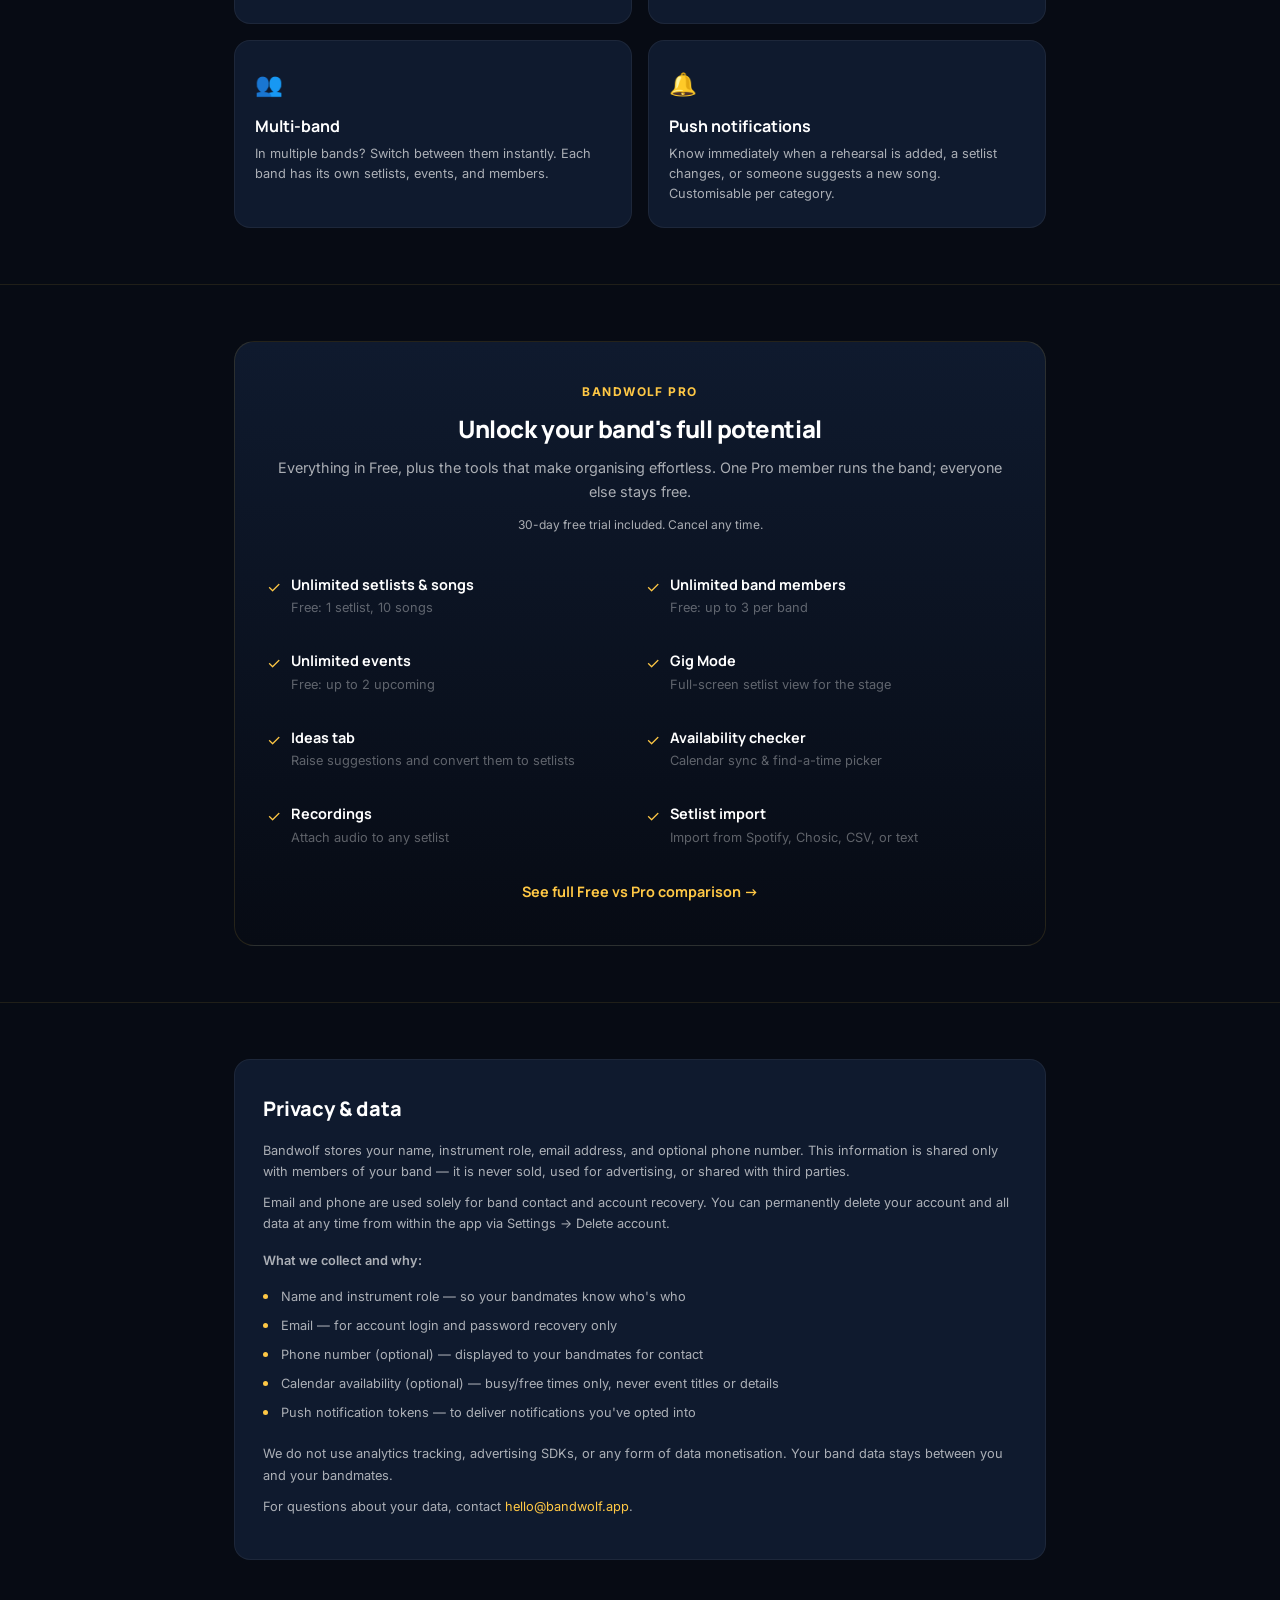
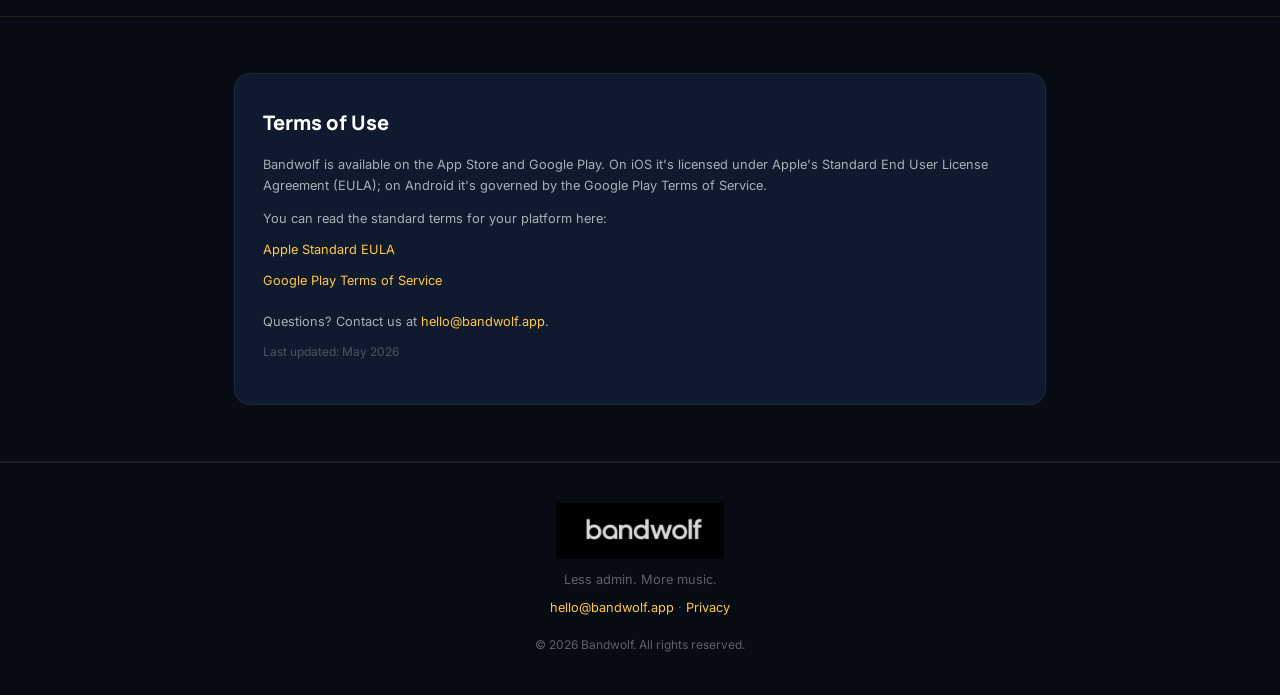
==== commit f530d63b: "Add files via upload" ====
--- a/index.html
+++ b/index.html
@@ -11,7 +11,7 @@
 <style>
 *{margin:0;padding:0;box-sizing:border-box}
 :root{
-  --bg:#000000;--surface:#0a0a0a;--surface2:#141414;
+  --bg:#070b14;--surface:#0f1a2e;--surface2:#162442;--surface3:#1b2a49;
   --accent:#FFC845;--accent-dim:rgba(255,200,69,0.1);
   --text:#fff;--text-soft:rgba(255,255,255,0.65);--muted:rgba(255,255,255,0.35);
   --border:rgba(255,255,255,0.06);
@@ -25,7 +25,7 @@
 .wrap{max-width:860px;margin:0 auto;padding:0 24px}
 
 /* Nav */
-nav{position:sticky;top:0;z-index:100;background:rgba(0,0,0,0.92);backdrop-filter:blur(16px);-webkit-backdrop-filter:blur(16px);border-bottom:1px solid var(--border);padding:14px 0}
+nav{position:sticky;top:0;z-index:100;background:rgba(7,11,20,0.92);backdrop-filter:blur(16px);-webkit-backdrop-filter:blur(16px);border-bottom:1px solid var(--border);padding:14px 0}
 .nav-inner{display:flex;align-items:center;justify-content:space-between;max-width:860px;margin:0 auto;padding:0 24px}
 .nav-brand{display:flex;align-items:center;gap:0;text-decoration:none}
 .nav-icon{height:44px;width:44px;display:block;object-fit:contain}
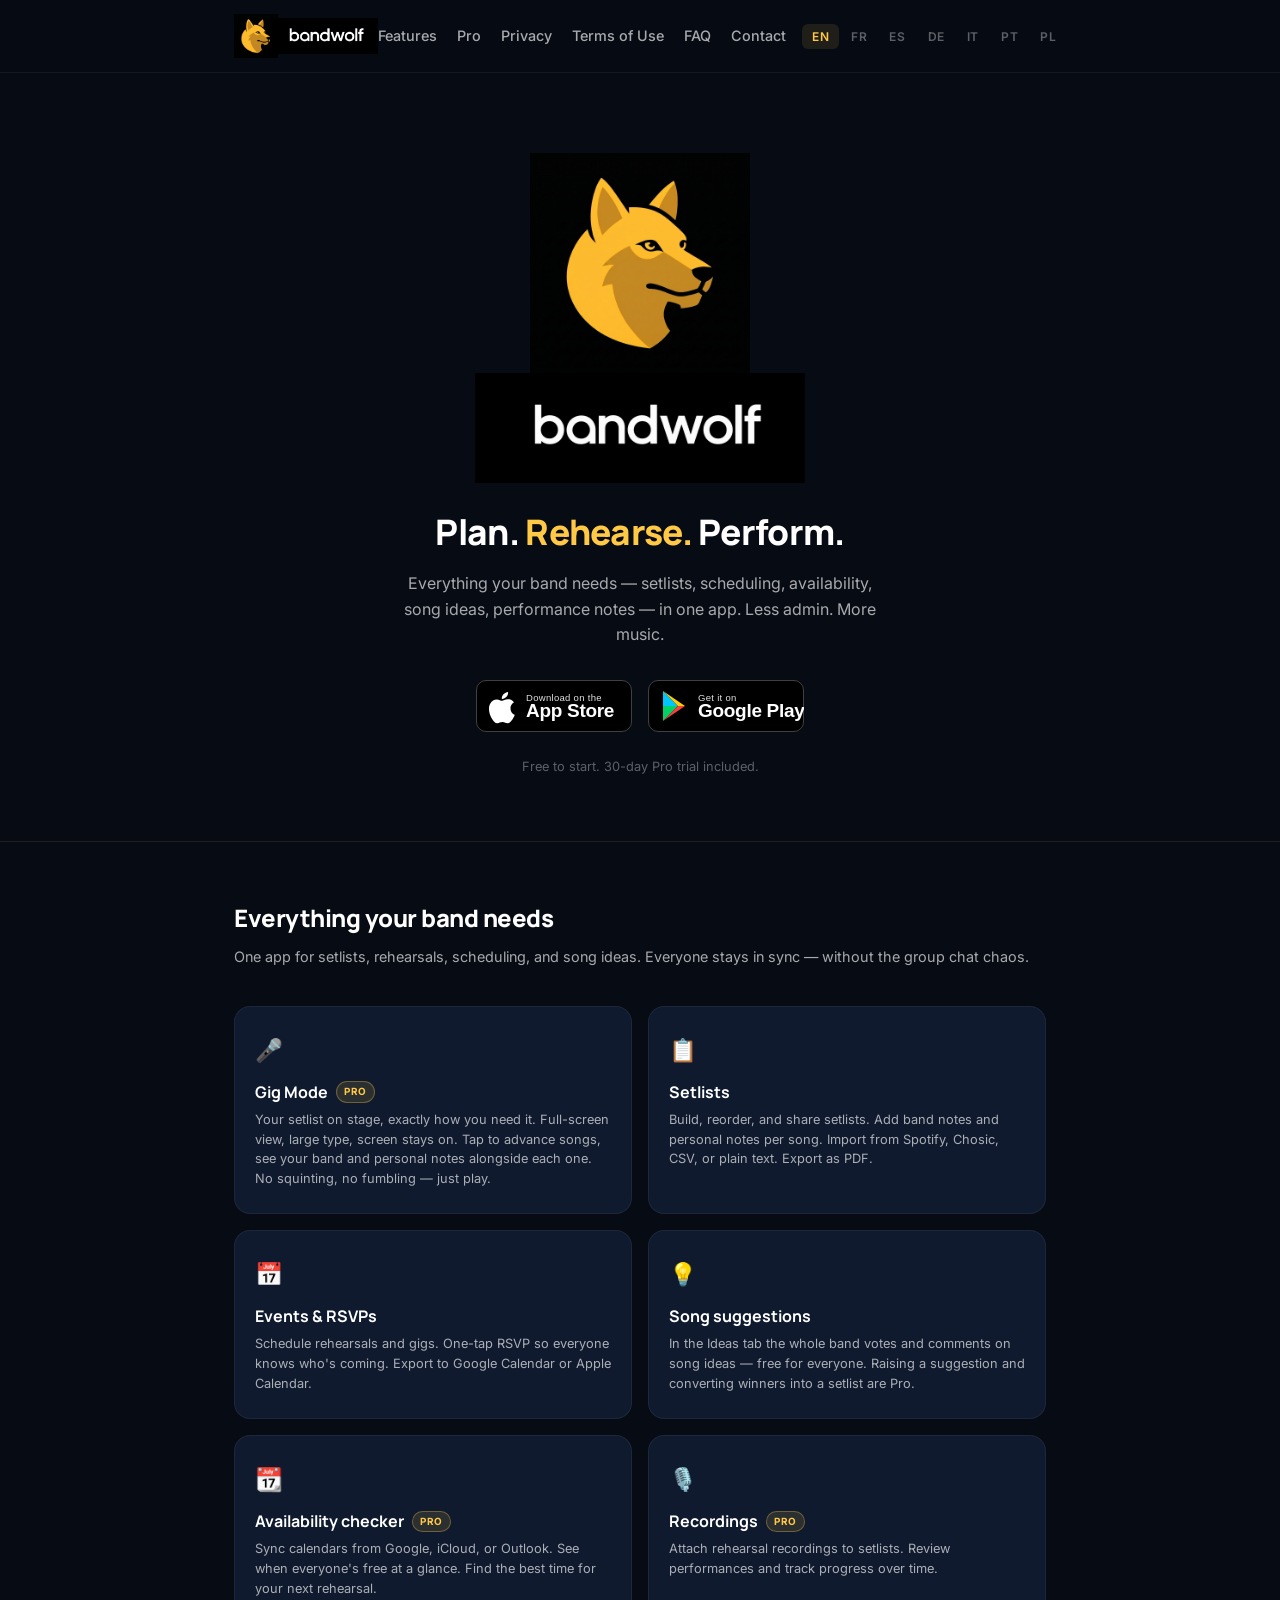
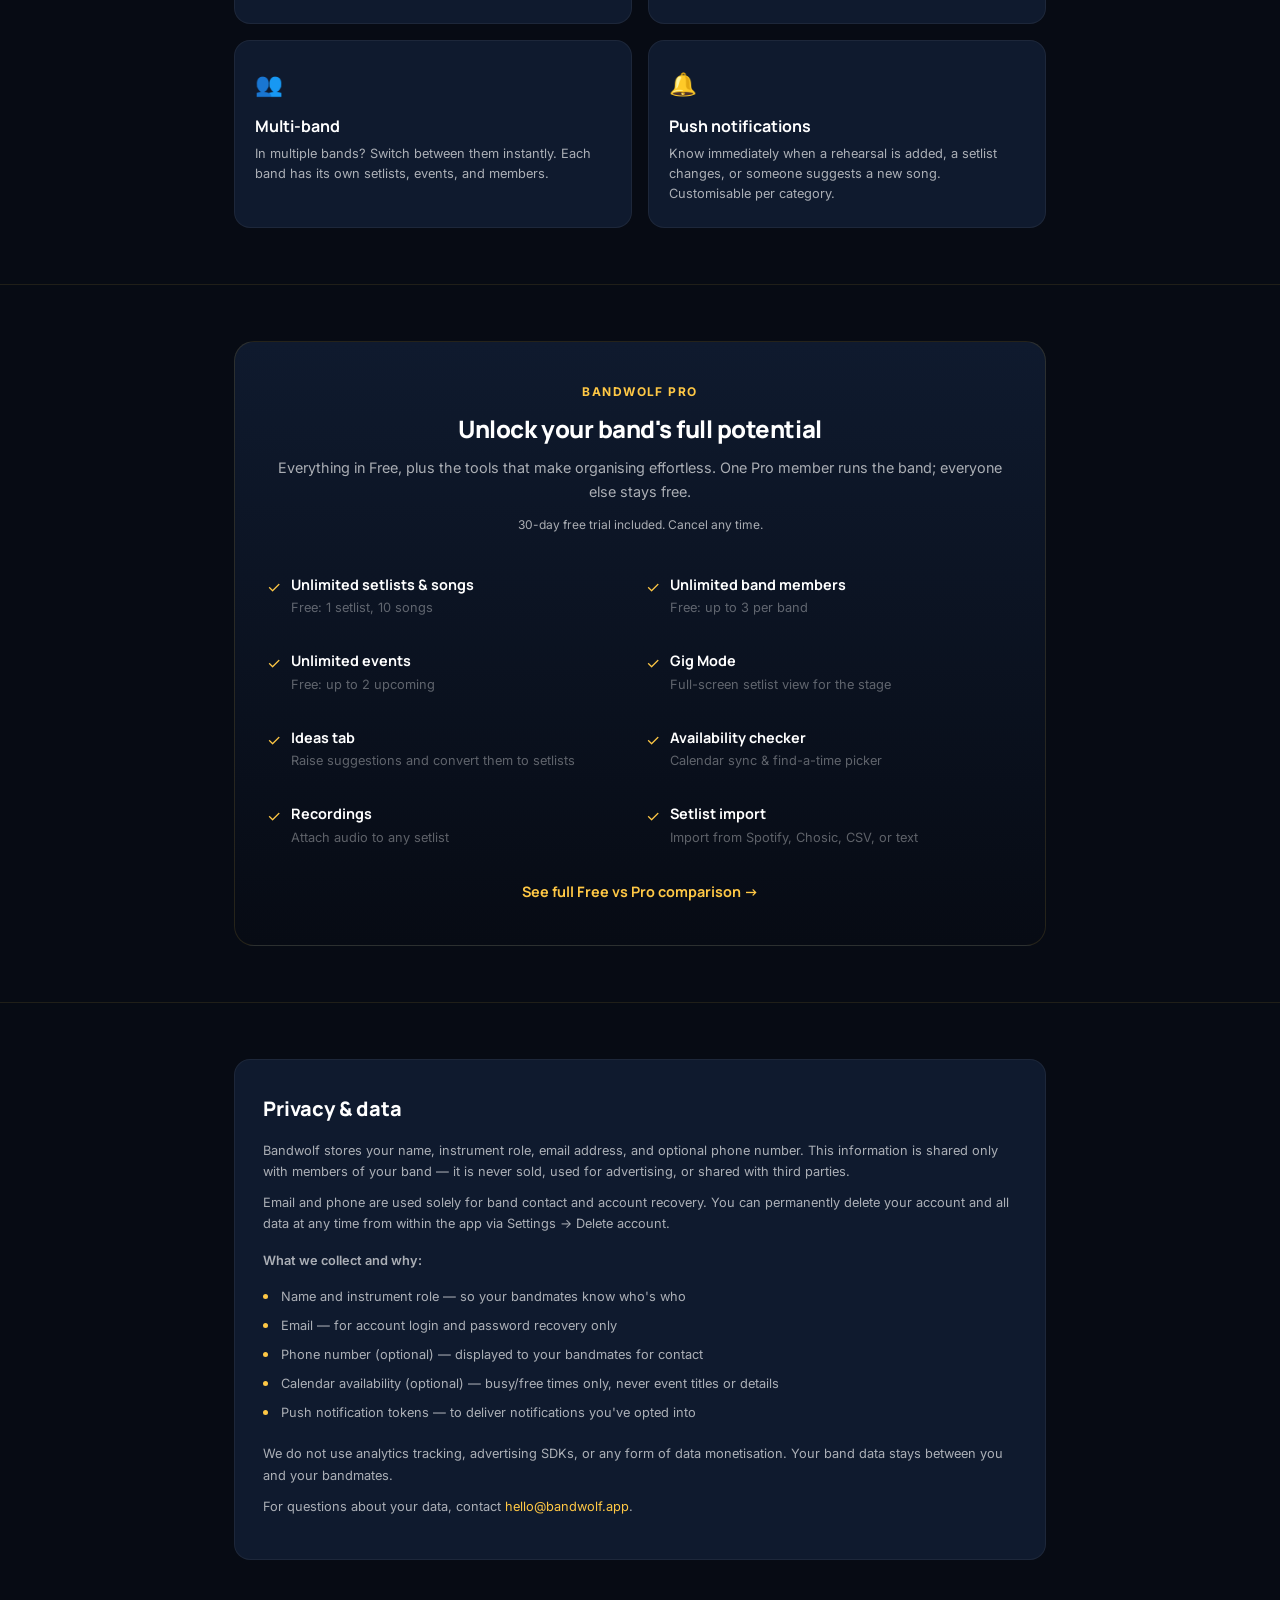
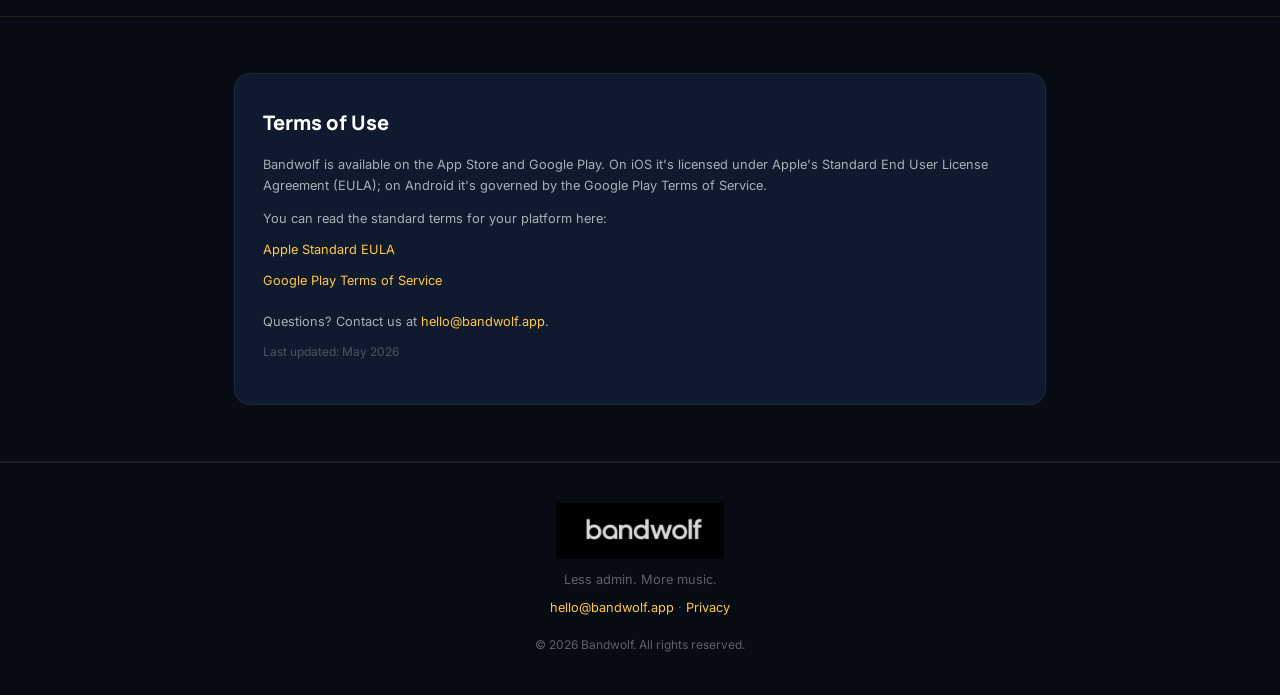
==== commit 3bb2b193: "Add files via upload" ====
--- a/index.html
+++ b/index.html
@@ -212,7 +212,7 @@
     <div class="section-title" data-key="featTitle">Everything your band needs</div>
     <div class="section-sub" data-key="featSub">One app for setlists, rehearsals, scheduling, and song ideas. Everyone stays in sync — without the group chat chaos.</div>
     <div class="features">
-      <div class="feature" style="border-color:rgba(255,200,69,0.25);background:linear-gradient(135deg,var(--surface) 0%,rgba(255,200,69,0.04) 100%)">
+      <div class="feature">
         <div class="feature-icon">🎤</div>
         <h3><span data-key="f5Title">Gig Mode</span><span class="pro-tag">Pro</span></h3>
         <p data-key="f5Body">Your setlist on stage, exactly how you need it. Full-screen view, large type, screen stays on. Tap to advance songs, see your band and personal notes alongside each one. No squinting, no fumbling — just play.</p>
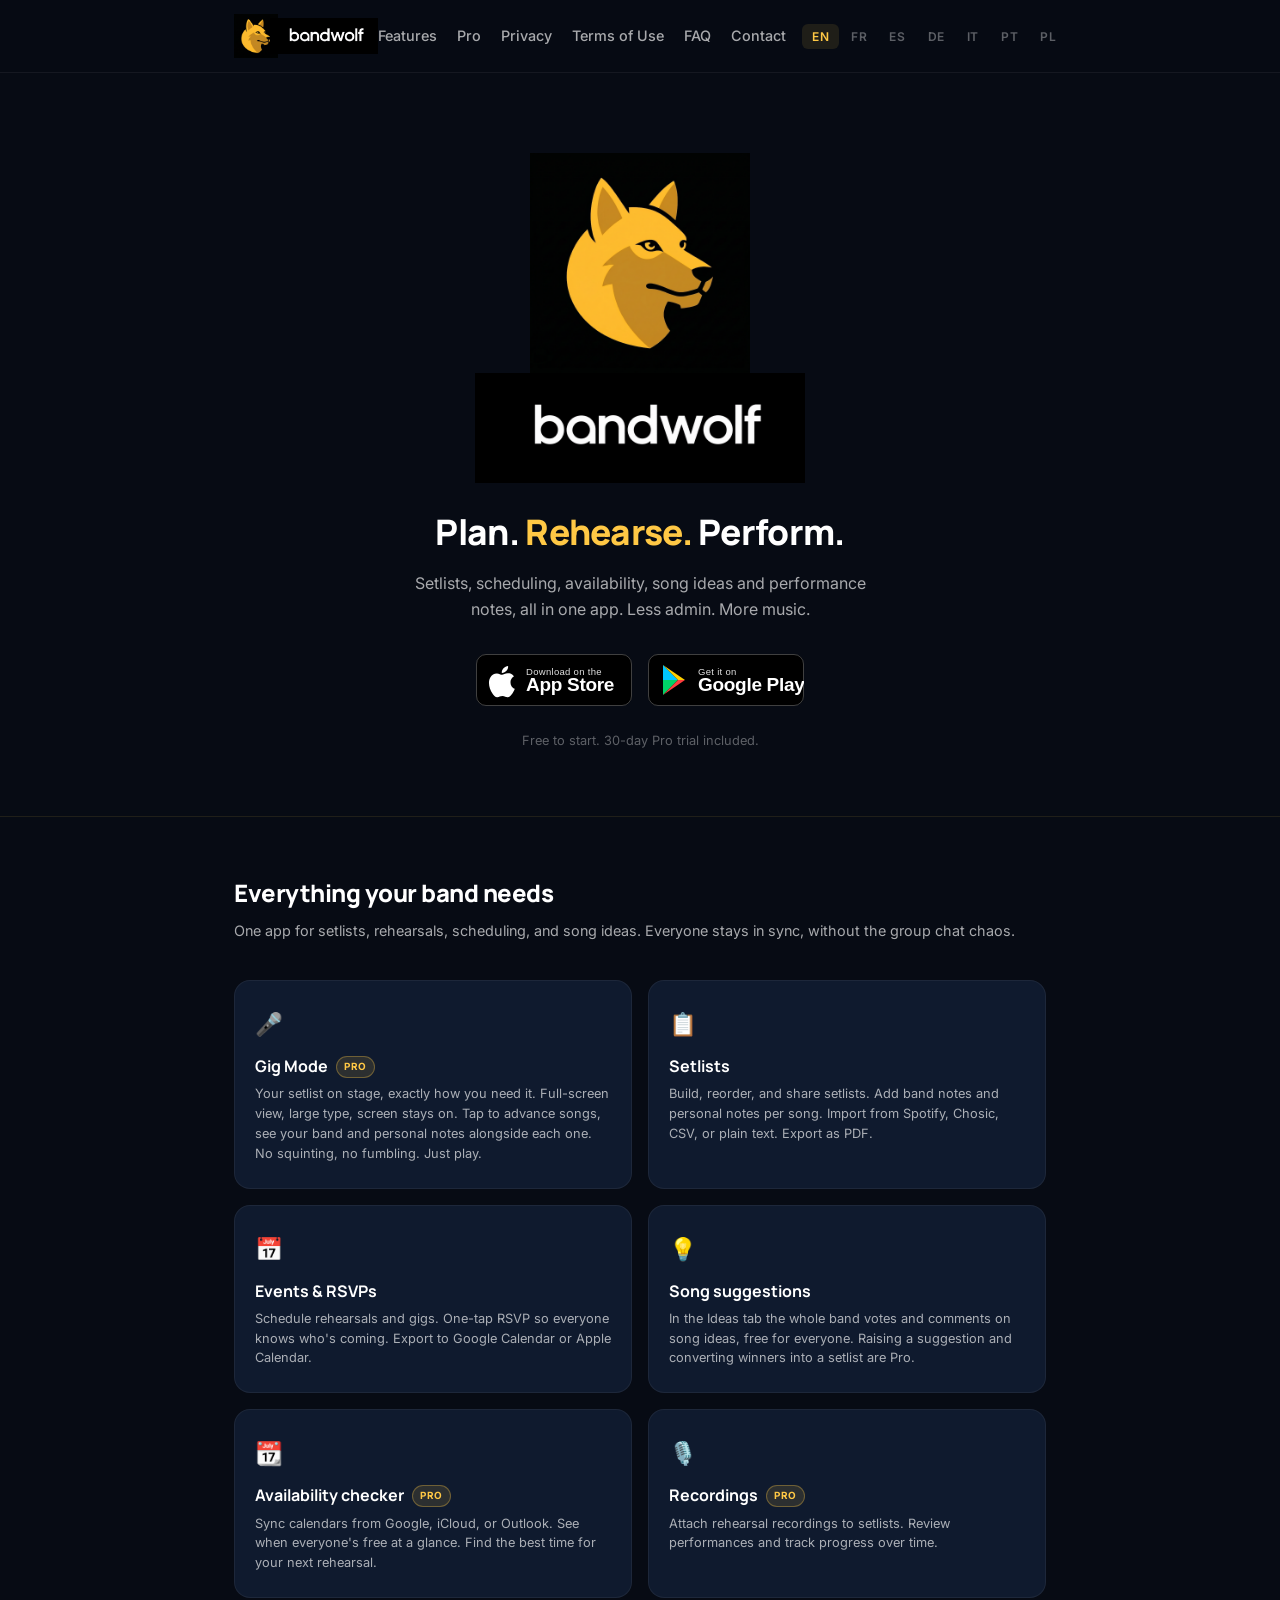
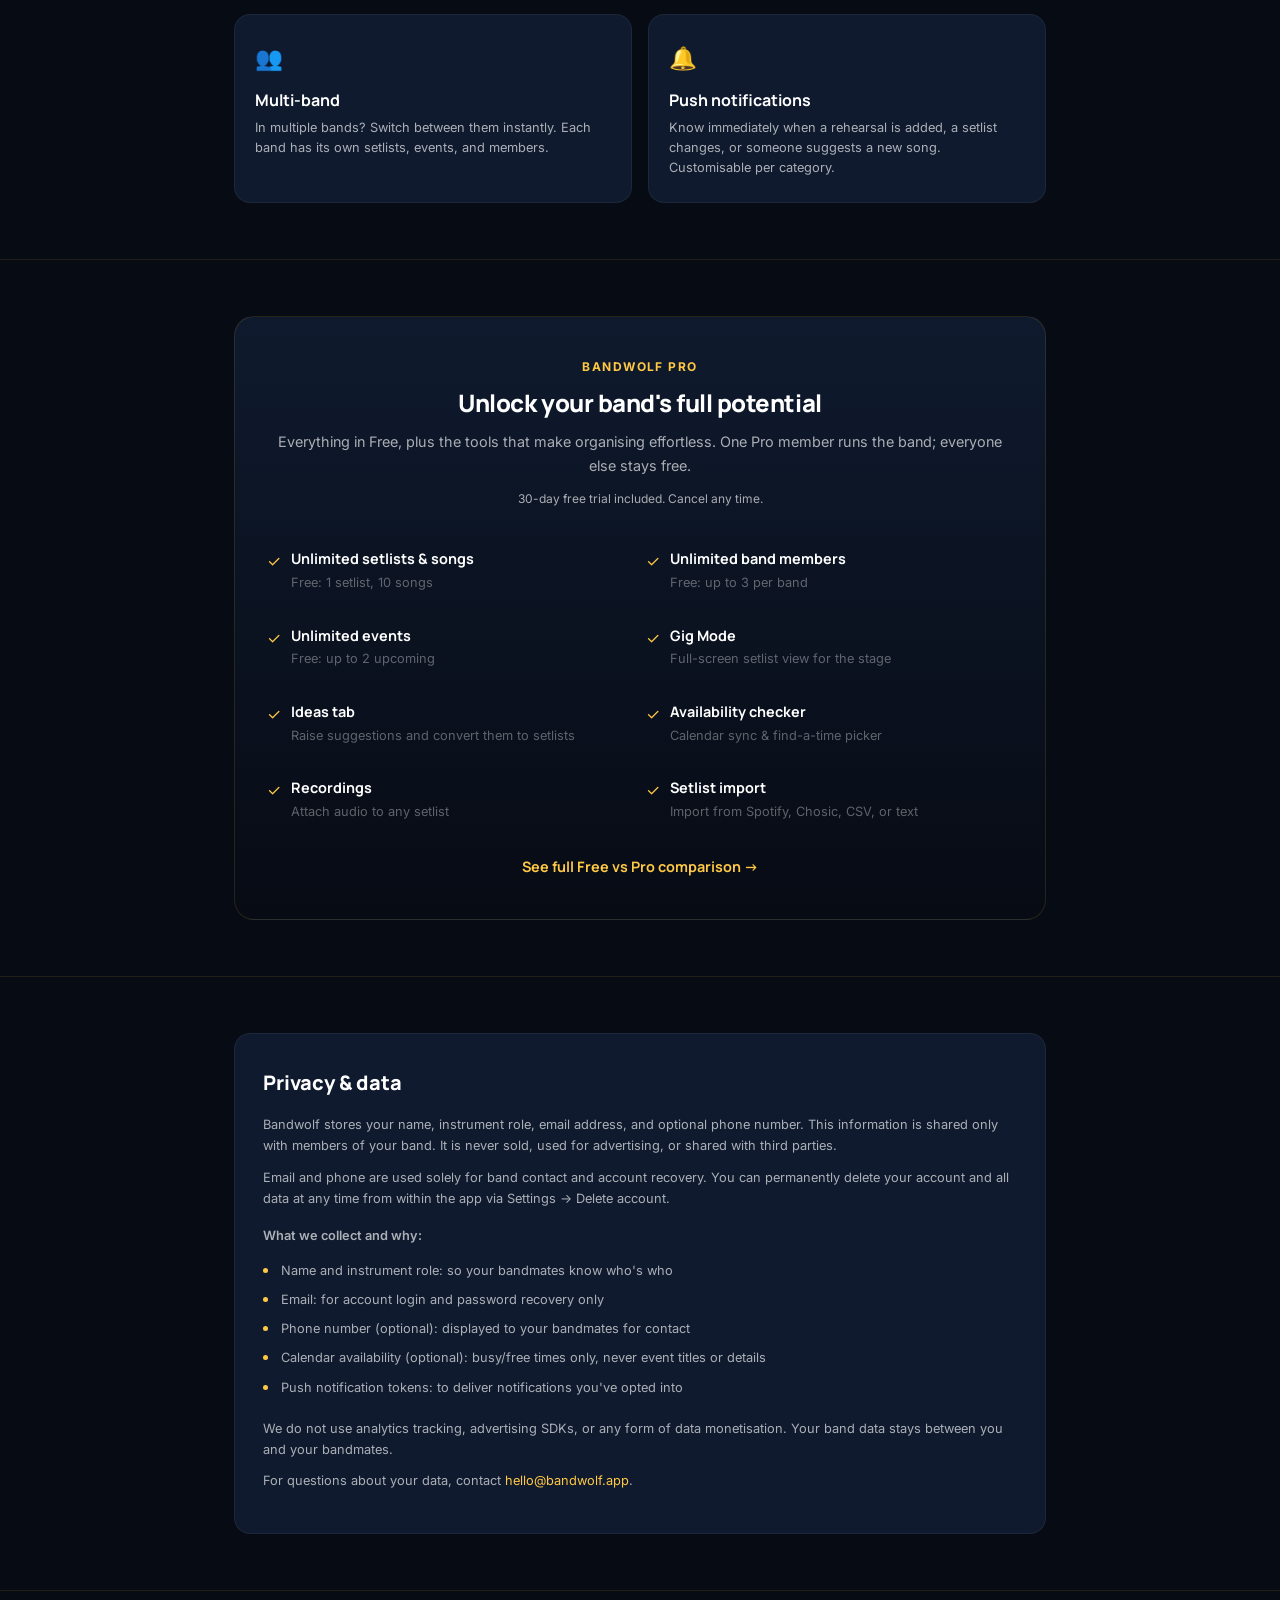
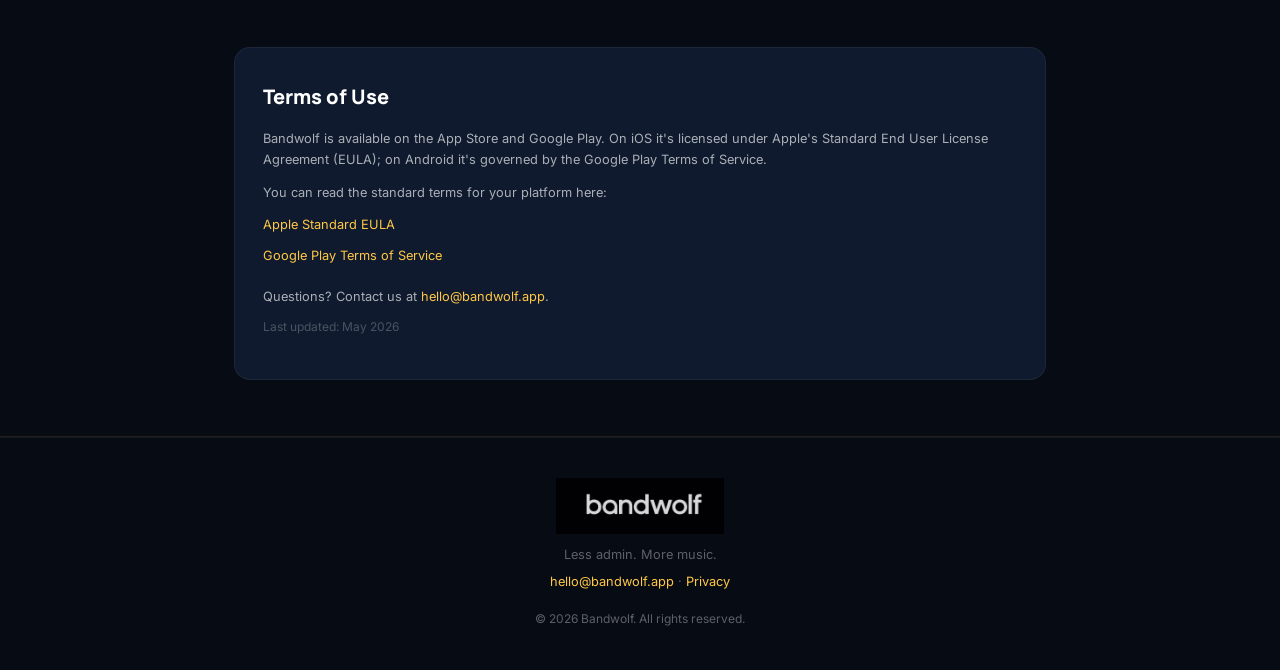
==== commit ce049622: "Add files via upload" ====
--- a/index.html
+++ b/index.html
@@ -3,8 +3,8 @@
 <head>
 <meta charset="UTF-8">
 <meta name="viewport" content="width=device-width, initial-scale=1.0">
-<title>Bandwolf — Band management for working musicians</title>
-<meta name="description" content="Bandwolf keeps your band organised. Setlists, rehearsals, availability, song suggestions — one app, everyone in sync.">
+<title>Bandwolf | Band management for working musicians</title>
+<meta name="description" content="Bandwolf keeps your band organised. Setlists, rehearsals, availability, song suggestions: one app, everyone in sync.">
 <link rel="icon" type="image/png" href="./bandwolf-icon.png">
 <link rel="preconnect" href="https://fonts.googleapis.com">
 <link href="https://fonts.googleapis.com/css2?family=Manrope:wght@400;600;700;800&family=Inter:wght@300;400;500;600&display=swap" rel="stylesheet">
@@ -156,7 +156,7 @@
     <img class="hero-icon" src="./bandwolf-icon.png" alt="Bandwolf wolf icon">
     <img class="hero-wordmark" src="./bandwolf-wordmark.png" alt="bandwolf">
     <div id="tagline" style="font-family:var(--font-display);font-size:clamp(1.4rem,4vw,2.2rem);font-weight:800;letter-spacing:-0.02em;line-height:1.2;margin-bottom:18px;color:var(--text)">Plan.<span style="color:var(--accent)"> Rehearse.</span> Perform.</div>
-    <p data-key="heroP" style="font-size:var(--fs-lg);color:var(--text-soft);max-width:480px;margin:0 auto 32px;line-height:1.6">Everything your band needs — setlists, scheduling, availability, song ideas, performance notes — in one app. Less admin. More music.</p>
+    <p data-key="heroP" style="font-size:var(--fs-lg);color:var(--text-soft);max-width:480px;margin:0 auto 32px;line-height:1.6">Setlists, scheduling, availability, song ideas and performance notes, all in one app. Less admin. More music.</p>
     <div style="display:flex;align-items:center;justify-content:center;gap:16px;flex-wrap:wrap;margin-bottom:16px">
 
       <!-- App Store — live link -->
@@ -210,12 +210,12 @@
 <section class="section" id="features">
   <div class="wrap">
     <div class="section-title" data-key="featTitle">Everything your band needs</div>
-    <div class="section-sub" data-key="featSub">One app for setlists, rehearsals, scheduling, and song ideas. Everyone stays in sync — without the group chat chaos.</div>
+    <div class="section-sub" data-key="featSub">One app for setlists, rehearsals, scheduling, and song ideas. Everyone stays in sync, without the group chat chaos.</div>
     <div class="features">
       <div class="feature">
         <div class="feature-icon">🎤</div>
         <h3><span data-key="f5Title">Gig Mode</span><span class="pro-tag">Pro</span></h3>
-        <p data-key="f5Body">Your setlist on stage, exactly how you need it. Full-screen view, large type, screen stays on. Tap to advance songs, see your band and personal notes alongside each one. No squinting, no fumbling — just play.</p>
+        <p data-key="f5Body">Your setlist on stage, exactly how you need it. Full-screen view, large type, screen stays on. Tap to advance songs, see your band and personal notes alongside each one. No squinting, no fumbling. Just play.</p>
       </div>
       <div class="feature">
         <div class="feature-icon">📋</div>
@@ -290,7 +290,7 @@
   <div class="wrap">
     <div class="privacy">
       <h2 data-key="privTitle">Privacy &amp; data</h2>
-      <p data-key="privP1">Bandwolf stores your name, instrument role, email address, and optional phone number. This information is shared only with members of your band — it is never sold, used for advertising, or shared with third parties.</p>
+      <p data-key="privP1">Bandwolf stores your name, instrument role, email address, and optional phone number. This information is shared only with members of your band. It is never sold, used for advertising, or shared with third parties.</p>
       <p data-key="privP2">Email and phone are used solely for band contact and account recovery. You can remove your data at any time by leaving all bands and asking your admin to delete your profile.</p>
       <p style="font-weight:600;margin-top:16px;margin-bottom:10px" data-key="privCollectTitle">What we collect and why:</p>
       <ul id="priv-list"></ul>
@@ -444,21 +444,21 @@
     pt:'Planeia.<span style="color:var(--accent)"> Ensaia.</span> Atua.',
     pl:'Planuj.<span style="color:var(--accent)"> Próbuj.</span> Graj.',
   },
-  heroP:{en:"Everything your band needs — setlists, scheduling, availability, song ideas, performance notes — in one app. Less admin. More music.",fr:"Tout ce dont votre groupe a besoin — setlists, planning, disponibilités, idées de morceaux, notes de scène — dans une seule app. Moins d'administratif. Plus de musique.",es:"Todo lo que tu banda necesita — repertorios, planificación, disponibilidad, ideas de canciones, notas para la actuación — en una sola app. Menos gestión. Más música.",de:"Alles, was deine Band braucht — Setlists, Terminplanung, Verfügbarkeiten, Songideen, Auftrittsnotizen — in einer App. Weniger Organisation. Mehr Musik.",it:"Tutto ciò di cui ha bisogno la tua band — scalette, pianificazione, disponibilità, idee per i brani, note per le esibizioni — in un'unica app. Meno burocrazia. Più musica.",pt:"Tudo o que a tua banda precisa — alinhamentos, agendamento, disponibilidades, ideias de músicas, notas de atuação — numa só app. Menos burocracia. Mais música.",pl:"Wszystko, czego potrzebuje Twój zespół — setlisty, terminarz, dostępność, pomysły na utwory, notatki na występy — w jednej aplikacji. Mniej organizacji. Więcej muzyki."},
+  heroP:{en:"Setlists, scheduling, availability, song ideas and performance notes, all in one app. Less admin. More music.",fr:"Setlists, planning, disponibilités, idées de morceaux et notes de scène, tout dans une seule app. Moins d'administratif. Plus de musique.",es:"Repertorios, planificación, disponibilidad, ideas de canciones y notas para la actuación, todo en una sola app. Menos gestión. Más música.",de:"Setlists, Terminplanung, Verfügbarkeiten, Songideen und Auftrittsnotizen, alles in einer App. Weniger Organisation. Mehr Musik.",it:"Scalette, pianificazione, disponibilità, idee per i brani e note per le esibizioni, tutto in un'unica app. Meno burocrazia. Più musica.",pt:"Alinhamentos, agendamento, disponibilidades, ideias de músicas e notas de atuação, tudo numa só app. Menos burocracia. Mais música.",pl:"Setlisty, terminarz, dostępność, pomysły na utwory i notatki na występy, wszystko w jednej aplikacji. Mniej organizacji. Więcej muzyki."},
   comingSoon:{en:"Coming soon",fr:"Bientôt disponible",es:"Próximamente",de:"Demnächst",it:"Prossimamente",pt:"Em breve",pl:"Wkrótce"},
   heroSub:{en:"Free to start. 30-day Pro trial included.",fr:"Gratuit pour commencer. Essai Pro de 30 jours inclus.",es:"Gratis para empezar. Prueba Pro de 30 días incluida.",de:"Kostenlos starten. 30-tägige Pro-Testversion inklusive.",it:"Gratis per iniziare. Prova Pro di 30 giorni inclusa.",pt:"Grátis para começar. Teste Pro de 30 dias incluído.",pl:"Bezpłatny start. 30-dniowy okres próbny Pro w zestawie."},
   featTitle:{en:"Everything your band needs",fr:"Tout ce dont votre groupe a besoin",es:"Todo lo que tu banda necesita",de:"Alles, was deine Band braucht",it:"Tutto ciò di cui ha bisogno la tua band",pt:"Tudo que sua banda precisa",pl:"Wszystko czego potrzebuje twój zespół"},
-  featSub:{en:"One app for setlists, rehearsals, scheduling, and song ideas. Everyone stays in sync — without the group chat chaos.",fr:"Une seule app pour les setlists, répétitions, planning et idées de chansons. Tout le monde reste synchronisé — sans le chaos des groupes de discussion.",es:"Una sola app para setlists, ensayos, agenda e ideas de canciones. Todos se mantienen sincronizados — sin el caos de los grupos de chat.",de:"Eine App für Setlists, Proben, Planung und Songideen. Alle bleiben synchronisiert — ohne das Chaos der Gruppenchats.",it:"Un'unica app per setlist, prove, programmazione e idee di canzoni. Tutti rimangono sincronizzati — senza il caos delle chat di gruppo.",pt:"Uma só app para setlists, ensaios, agenda e ideias de músicas. Toda a banda fica sincronizada — sem o caos dos grupos de chat.",pl:"Jedna aplikacja na setlisty, próby, planowanie i pomysły na piosenki. Wszyscy zostają zsynchronizowani — bez chaosu czatów grupowych."},
+  featSub:{en:"One app for setlists, rehearsals, scheduling, and song ideas. Everyone stays in sync, without the group chat chaos.",fr:"Une seule app pour les setlists, répétitions, planning et idées de chansons. Tout le monde reste synchronisé, sans le chaos des groupes de discussion.",es:"Una sola app para setlists, ensayos, agenda e ideas de canciones. Todos se mantienen sincronizados, sin el caos de los grupos de chat.",de:"Eine App für Setlists, Proben, Planung und Songideen. Alle bleiben synchronisiert, ohne das Chaos der Gruppenchats.",it:"Un'unica app per setlist, prove, programmazione e idee di canzoni. Tutti rimangono sincronizzati, senza il caos delle chat di gruppo.",pt:"Uma só app para setlists, ensaios, agenda e ideias de músicas. Toda a banda fica sincronizada, sem o caos dos grupos de chat.",pl:"Jedna aplikacja na setlisty, próby, planowanie i pomysły na piosenki. Wszyscy zostają zsynchronizowani, bez chaosu czatów grupowych."},
   f1Title:{en:"Setlists",fr:"Setlists",es:"Setlists",de:"Setlists",it:"Setlist",pt:"Setlists",pl:"Setlisty"},
   f1Body:{en:"Build, reorder, and share setlists. Add band notes and personal notes per song. Import from Spotify, Chosic, CSV, or plain text. Export as PDF.",fr:"Créez, réorganisez et partagez des setlists. Ajoutez des notes de groupe et des notes personnelles par chanson. Importez depuis Spotify, Chosic, CSV ou texte brut. Exportez en PDF.",es:"Crea, reordena y comparte setlists. Añade notas de banda y notas personales por canción. Importa desde Spotify, Chosic, CSV o texto plano. Exporta como PDF.",de:"Erstelle, ordne und teile Setlists. Füge Band-Notizen und persönliche Notizen pro Song hinzu. Importiere von Spotify, Chosic, CSV oder Text. Exportiere als PDF.",it:"Crea, riordina e condividi setlist. Aggiungi note della band e note personali per canzone. Importa da Spotify, Chosic, CSV o testo. Esporta come PDF.",pt:"Crie, reordene e compartilhe setlists. Adicione notas da banda e notas pessoais por música. Importe do Spotify, Chosic, CSV ou texto. Exporte como PDF.",pl:"Twórz, zmieniaj kolejność i udostępniaj setlisty. Dodawaj notatki zespołu i osobiste do każdej piosenki. Importuj ze Spotify, Chosic, CSV lub tekstu. Eksportuj jako PDF."},
   f2Title:{en:"Events & RSVPs",fr:"Événements et confirmations",es:"Eventos y confirmaciones",de:"Events & Zusagen",it:"Eventi e RSVP",pt:"Eventos e confirmações",pl:"Wydarzenia i potwierdzenia"},
   f2Body:{en:"Schedule rehearsals and gigs. One-tap RSVP so everyone knows who's coming. Export to Google Calendar or Apple Calendar.",fr:"Planifiez répétitions et concerts. RSVP en un tap pour que tout le monde sache qui vient. Exportez vers Google Agenda ou Apple Calendrier.",es:"Programa ensayos y conciertos. RSVP con un toque para que todos sepan quién viene. Exporta a Google Calendar o Apple Calendar.",de:"Plane Proben und Gigs. Eintippen-RSVP, damit jeder weiß, wer kommt. Exportiere zu Google Kalender oder Apple Kalender.",it:"Programma prove e concerti. RSVP con un tocco per sapere chi viene. Esporta su Google Calendar o Apple Calendario.",pt:"Agende ensaios e shows. RSVP com um toque para todos saberem quem vem. Exporte para Google Calendar ou Apple Calendar.",pl:"Planuj próby i koncerty. RSVP jednym kliknięciem, żeby wszyscy wiedzieli kto przychodzi. Eksportuj do Google Calendar lub Apple Calendar."},
   f3Title:{en:"Song suggestions",fr:"Suggestions de chansons",es:"Sugerencias de canciones",de:"Songvorschläge",it:"Suggerimenti canzoni",pt:"Sugestões de músicas",pl:"Sugestie piosenek"},
-  f3Body:{en:"In the Ideas tab the whole band votes and comments on song ideas — free for everyone. Raising a suggestion and converting winners into a setlist are Pro.",fr:"Dans l'onglet Idées, tout le groupe vote et commente les idées de morceaux — gratuit pour tous. Proposer un morceau et convertir les gagnants en setlist nécessitent Pro.",es:"En la pestaña Ideas toda la banda vota y comenta las ideas — gratis para todos. Proponer una canción y convertir las ganadoras en setlist requieren Pro.",de:"Im Ideen-Tab stimmt die ganze Band über Songideen ab und kommentiert — für alle kostenlos. Songs vorschlagen und Gewinner in eine Setlist übernehmen erfordert Pro.",it:"Nella scheda Idee tutta la band vota e commenta le idee — gratis per tutti. Proporre una canzone e convertire le vincitrici in setlist richiedono Pro.",pt:"No separador Ideias toda a banda vota e comenta as ideias — gratuito para todos. Propor uma música e converter as vencedoras em setlist exigem Pro.",pl:"W zakładce Pomysły cały zespół głosuje i komentuje pomysły — bezpłatnie dla wszystkich. Zgłaszanie propozycji i zamiana zwycięzców w setlistę wymagają Pro."},
+  f3Body:{en:"In the Ideas tab the whole band votes and comments on song ideas, free for everyone. Raising a suggestion and converting winners into a setlist are Pro.",fr:"Dans l'onglet Idées, tout le groupe vote et commente les idées de morceaux, gratuit pour tous. Proposer un morceau et convertir les gagnants en setlist nécessitent Pro.",es:"En la pestaña Ideas toda la banda vota y comenta las ideas, gratis para todos. Proponer una canción y convertir las ganadoras en setlist requieren Pro.",de:"Im Ideen-Tab stimmt die ganze Band über Songideen ab und kommentiert, für alle kostenlos. Songs vorschlagen und Gewinner in eine Setlist übernehmen erfordert Pro.",it:"Nella scheda Idee tutta la band vota e commenta le idee, gratis per tutti. Proporre una canzone e convertire le vincitrici in setlist richiedono Pro.",pt:"No separador Ideias toda a banda vota e comenta as ideias, gratuito para todos. Propor uma música e converter as vencedoras em setlist exigem Pro.",pl:"W zakładce Pomysły cały zespół głosuje i komentuje pomysły, bezpłatnie dla wszystkich. Zgłaszanie propozycji i zamiana zwycięzców w setlistę wymagają Pro."},
   f4Title:{en:"Availability checker",fr:"Vérificateur de disponibilité",es:"Comprobador de disponibilidad",de:"Verfügbarkeitsprüfer",it:"Controllo disponibilità",pt:"Verificador de disponibilidade",pl:"Sprawdzanie dostępności"},
   f4Body:{en:"Sync calendars from Google, iCloud, or Outlook. See when everyone's free at a glance. Find the best time for your next rehearsal.",fr:"Synchronisez vos agendas depuis Google, iCloud ou Outlook. Voyez d'un coup d'œil quand tout le monde est libre. Trouvez le meilleur moment pour votre prochaine répétition.",es:"Sincroniza calendarios desde Google, iCloud u Outlook. Ve cuándo todos están libres de un vistazo. Encuentra el mejor momento para tu próximo ensayo.",de:"Synchronisiere Kalender von Google, iCloud oder Outlook. Sieh auf einen Blick, wann alle frei sind. Finde den besten Zeitpunkt für deine nächste Probe.",it:"Sincronizza calendari da Google, iCloud o Outlook. Vedi subito quando tutti sono liberi. Trova il momento migliore per la prossima prova.",pt:"Sincronize calendários do Google, iCloud ou Outlook. Veja quando todos estão livres de relance. Encontre o melhor horário para o próximo ensaio.",pl:"Synchronizuj kalendarze z Google, iCloud lub Outlook. Zobacz jednym rzutem oka kiedy wszyscy są wolni. Znajdź najlepszy czas na następną próbę."},
   f5Title:{en:"Gig Mode",fr:"Mode Gig",es:"Modo Concierto",de:"Gig Mode",it:"Modalità Gig",pt:"Modo Show",pl:"Tryb Gig"},
-  f5Body:{en:"Your setlist on stage, exactly how you need it. Full-screen view, large type, screen stays on. Tap to advance songs, see your band and personal notes alongside each one. No squinting, no fumbling — just play.",fr:"Votre setlist sur scène, exactement comme vous en avez besoin. Affichage plein écran, grand texte, l'écran reste allumé. Appuyez pour passer à la chanson suivante, voyez vos notes de groupe et personnelles à côté de chaque chanson.",es:"Tu setlist en el escenario, exactamente como la necesitas. Vista a pantalla completa, texto grande, la pantalla permanece encendida. Toca para avanzar canciones, ve tus notas de banda y personales junto a cada una.",de:"Deine Setlist auf der Bühne, genau wie du es brauchst. Vollbild, große Schrift, Display bleibt an. Tippe, um Songs weiterzuschalten, sieh deine Band- und persönlichen Notizen neben jedem Song.",it:"La tua setlist sul palco, esattamente come ti serve. Schermo intero, testo grande, lo schermo rimane acceso. Tocca per avanzare tra le canzoni, vedi le tue note della band e personali accanto a ciascuna.",pt:"A tua setlist no palco, exatamente como precisas. Ecrã completo, texto grande, o ecrã fica ligado. Toca para avançar as músicas, vê as tuas notas da banda e pessoais junto a cada uma.",pl:"Twoja setlista na scenie, dokładnie tak jak potrzebujesz. Pełny ekran, duży tekst, ekran pozostaje włączony. Dotknij, aby przejść do następnej piosenki, widź notatki zespołu i osobiste obok każdej z nich."},
+  f5Body:{en:"Your setlist on stage, exactly how you need it. Full-screen view, large type, screen stays on. Tap to advance songs, see your band and personal notes alongside each one. No squinting, no fumbling. Just play.",fr:"Votre setlist sur scène, exactement comme vous en avez besoin. Affichage plein écran, grand texte, l'écran reste allumé. Appuyez pour passer à la chanson suivante, voyez vos notes de groupe et personnelles à côté de chaque chanson.",es:"Tu setlist en el escenario, exactamente como la necesitas. Vista a pantalla completa, texto grande, la pantalla permanece encendida. Toca para avanzar canciones, ve tus notas de banda y personales junto a cada una.",de:"Deine Setlist auf der Bühne, genau wie du es brauchst. Vollbild, große Schrift, Display bleibt an. Tippe, um Songs weiterzuschalten, sieh deine Band- und persönlichen Notizen neben jedem Song.",it:"La tua setlist sul palco, esattamente come ti serve. Schermo intero, testo grande, lo schermo rimane acceso. Tocca per avanzare tra le canzoni, vedi le tue note della band e personali accanto a ciascuna.",pt:"A tua setlist no palco, exatamente como precisas. Ecrã completo, texto grande, o ecrã fica ligado. Toca para avançar as músicas, vê as tuas notas da banda e pessoais junto a cada uma.",pl:"Twoja setlista na scenie, dokładnie tak jak potrzebujesz. Pełny ekran, duży tekst, ekran pozostaje włączony. Dotknij, aby przejść do następnej piosenki, widź notatki zespołu i osobiste obok każdej z nich."},
   f6Title:{en:"Recordings",fr:"Enregistrements",es:"Grabaciones",de:"Aufnahmen",it:"Registrazioni",pt:"Gravações",pl:"Nagrania"},
   f6Body:{en:"Attach rehearsal recordings to setlists. Review performances and track progress over time.",fr:"Attachez des enregistrements de répétitions aux setlists. Révisez les performances et suivez les progrès dans le temps.",es:"Adjunta grabaciones de ensayos a las setlists. Revisa las actuaciones y sigue el progreso con el tiempo.",de:"Hänge Probenaufnahmen an Setlists an. Überprüfe Auftritte und verfolge den Fortschritt im Laufe der Zeit.",it:"Allega registrazioni delle prove alle setlist. Rivedi le performance e tieni traccia dei progressi nel tempo.",pt:"Anexe gravações de ensaios às setlists. Revise as performances e acompanhe o progresso ao longo do tempo.",pl:"Dołącz nagrania z prób do setlist. Przeglądaj występy i śledź postępy w czasie."},
   f7Title:{en:"Multi-band",fr:"Multi-groupe",es:"Multi-banda",de:"Mehrere Bands",it:"Multi-band",pt:"Multi-banda",pl:"Wiele zespołów"},
@@ -489,17 +489,17 @@
   pro9Body:{en:"Import from Spotify, Chosic, CSV, or text",fr:"Import depuis Spotify, CSV ou texte",es:"Importa desde Spotify, CSV o texto",de:"Import von Spotify, CSV oder Text",it:"Importa da Spotify, CSV o testo",pt:"Importe do Spotify, CSV ou texto",pl:"Import ze Spotify, CSV lub tekstu"},
 
   privTitle:{en:"Privacy & data",fr:"Confidentialité et données",es:"Privacidad y datos",de:"Datenschutz & Daten",it:"Privacy e dati",pt:"Privacidade e dados",pl:"Prywatność i dane"},
-  privP1:{en:"Bandwolf stores your name, instrument role, email address, and optional phone number. This information is shared only with members of your band — it is never sold, used for advertising, or shared with third parties.",fr:"Bandwolf enregistre votre nom, votre instrument, votre adresse email et votre numéro de téléphone optionnel. Ces informations sont partagées uniquement avec les membres de votre groupe — elles ne sont jamais vendues, utilisées à des fins publicitaires ni transmises à des tiers.",es:"Bandwolf almacena tu nombre, instrumento, dirección de email y teléfono opcional. Esta información se comparte únicamente con los miembros de tu banda — nunca se vende, usa para publicidad ni se comparte con terceros.",de:"Bandwolf speichert deinen Namen, dein Instrument, deine E-Mail-Adresse und optionale Telefonnummer. Diese Informationen werden nur mit deinen Bandmitgliedern geteilt — sie werden niemals verkauft, für Werbung verwendet oder an Dritte weitergegeben.",it:"Bandwolf memorizza il tuo nome, strumento, indirizzo email e telefono opzionale. Queste informazioni sono condivise solo con i membri della tua band — non vengono mai vendute, usate per pubblicità o condivise con terzi.",pt:"O Bandwolf guarda o teu nome, instrumento, endereço de email e telefone opcional. Esta informação é partilhada apenas com os membros da tua banda — nunca é vendida, usada para publicidade ou partilhada com terceiros.",pl:"Bandwolf przechowuje twoje imię, instrument, adres email i opcjonalny telefon. Te informacje są udostępniane tylko członkom twojego zespołu — nigdy nie są sprzedawane, wykorzystywane do reklam ani udostępniane osobom trzecim."},
+  privP1:{en:"Bandwolf stores your name, instrument role, email address, and optional phone number. This information is shared only with members of your band. It is never sold, used for advertising, or shared with third parties.",fr:"Bandwolf enregistre votre nom, votre instrument, votre adresse email et votre numéro de téléphone optionnel. Ces informations sont partagées uniquement avec les membres de votre groupe. Elles ne sont jamais vendues, utilisées à des fins publicitaires ni transmises à des tiers.",es:"Bandwolf almacena tu nombre, instrumento, dirección de email y teléfono opcional. Esta información se comparte únicamente con los miembros de tu banda. Nunca se vende, usa para publicidad ni se comparte con terceros.",de:"Bandwolf speichert deinen Namen, dein Instrument, deine E-Mail-Adresse und optionale Telefonnummer. Diese Informationen werden nur mit deinen Bandmitgliedern geteilt. Sie werden niemals verkauft, für Werbung verwendet oder an Dritte weitergegeben.",it:"Bandwolf memorizza il tuo nome, strumento, indirizzo email e telefono opzionale. Queste informazioni sono condivise solo con i membri della tua band. Non vengono mai vendute, usate per pubblicità o condivise con terzi.",pt:"O Bandwolf guarda o teu nome, instrumento, endereço de email e telefone opcional. Esta informação é partilhada apenas com os membros da tua banda. Nunca é vendida, usada para publicidade ou partilhada com terceiros.",pl:"Bandwolf przechowuje twoje imię, instrument, adres email i opcjonalny telefon. Te informacje są udostępniane tylko członkom twojego zespołu. Nigdy nie są sprzedawane, wykorzystywane do reklam ani udostępniane osobom trzecim."},
   privP2:{en:"Email and phone are used solely for band contact and account recovery. You can permanently delete your account and all data at any time from within the app via Settings → Delete account.",fr:"Email et téléphone sont utilisés uniquement pour le contact au sein du groupe et la récupération de compte. Vous pouvez supprimer définitivement votre compte et toutes vos données depuis l'app via Paramètres → Supprimer le compte.",es:"El email y teléfono se usan solo para contacto en la banda y recuperación de cuenta. Puedes eliminar permanentemente tu cuenta y todos tus datos desde la app en Ajustes → Eliminar cuenta.",de:"E-Mail und Telefon dienen ausschließlich dem Bandkontakt und der Kontowiederherstellung. Du kannst dein Konto und alle Daten jederzeit dauerhaft über Einstellungen → Konto löschen in der App löschen.",it:"Email e telefono sono usati solo per i contatti della band e il recupero account. Puoi eliminare definitivamente il tuo account e tutti i dati dall'app tramite Impostazioni → Elimina account.",pt:"Email e telefone são usados apenas para contacto da banda e recuperação de conta. Podes eliminar permanentemente a tua conta e todos os dados na app em Definições → Eliminar conta.",pl:"Email i telefon służą wyłącznie do kontaktu w zespole i odzyskiwania konta. Możesz trwale usunąć swoje konto i wszystkie dane z aplikacji w Ustawienia → Usuń konto."},
   privCollectTitle:{en:"What we collect and why:",fr:"Ce que nous collectons et pourquoi :",es:"Qué recopilamos y por qué:",de:"Was wir sammeln und warum:",it:"Cosa raccogliamo e perché:",pt:"O que recolhemos e porquê:",pl:"Co zbieramy i dlaczego:"},
   privItems:{
-    en:["Name and instrument role — so your bandmates know who's who","Email — for account login and password recovery only","Phone number (optional) — displayed to your bandmates for contact","Calendar availability (optional) — busy/free times only, never event titles or details","Push notification tokens — to deliver notifications you've opted into"],
-    fr:["Nom et instrument — pour que vos collègues sachent qui est qui","Email — uniquement pour la connexion et la récupération de compte","Numéro de téléphone (optionnel) — visible par vos collègues pour vous contacter","Disponibilités calendrier (optionnel) — créneaux libres/occupés uniquement, jamais les titres des événements","Tokens de notification push — pour envoyer les notifications auxquelles vous avez souscrit"],
-    es:["Nombre e instrumento — para que tus compañeros sepan quién es quién","Email — solo para inicio de sesión y recuperación de cuenta","Número de teléfono (opcional) — visible para tus compañeros de banda","Disponibilidad de calendario (opcional) — solo franjas libres/ocupadas, nunca títulos de eventos","Tokens de notificación push — para enviarte las notificaciones a las que te has suscrito"],
-    de:["Name und Instrument — damit deine Bandmitglieder wissen, wer wer ist","E-Mail — nur für Anmeldung und Kontowiederherstellung","Telefonnummer (optional) — für deine Bandmitglieder sichtbar","Kalenderverfügbarkeit (optional) — nur frei/belegt-Zeiten, niemals Ereignistitel","Push-Benachrichtigungs-Tokens — um dir abonnierte Benachrichtigungen zu senden"],
-    it:["Nome e strumento — perché i tuoi colleghi sappiano chi è chi","Email — solo per accesso e recupero account","Numero di telefono (opzionale) — visibile ai tuoi colleghi di band","Disponibilità calendario (opzionale) — solo orari liberi/occupati, mai titoli degli eventi","Token di notifica push — per inviarti le notifiche a cui ti sei iscritto"],
-    pt:["Nome e instrumento — para que os teus colegas saibam quem é quem","Email — apenas para login e recuperação de conta","Número de telefone (opcional) — visível para os teus colegas de banda","Disponibilidade de calendário (opcional) — apenas horários livres/ocupados, nunca títulos de eventos","Tokens de notificação push — para enviar as notificações a que subscreveste"],
-    pl:["Imię i instrument — żeby twoi koledzy wiedzieli kto jest kim","Email — tylko do logowania i odzyskiwania konta","Numer telefonu (opcjonalny) — widoczny dla twoich kolegów z zespołu","Dostępność kalendarza (opcjonalna) — tylko wolne/zajęte terminy, nigdy tytuły wydarzeń","Tokeny powiadomień push — do dostarczania powiadomień, na które się zdecydowałeś"]
+    en:["Name and instrument role: so your bandmates know who's who","Email: for account login and password recovery only","Phone number (optional): displayed to your bandmates for contact","Calendar availability (optional): busy/free times only, never event titles or details","Push notification tokens: to deliver notifications you've opted into"],
+    fr:["Nom et instrument : pour que vos collègues sachent qui est qui","Email : uniquement pour la connexion et la récupération de compte","Numéro de téléphone (optionnel) : visible par vos collègues pour vous contacter","Disponibilités calendrier (optionnel) : créneaux libres/occupés uniquement, jamais les titres des événements","Tokens de notification push : pour envoyer les notifications auxquelles vous avez souscrit"],
+    es:["Nombre e instrumento: para que tus compañeros sepan quién es quién","Email: solo para inicio de sesión y recuperación de cuenta","Número de teléfono (opcional): visible para tus compañeros de banda","Disponibilidad de calendario (opcional): solo franjas libres/ocupadas, nunca títulos de eventos","Tokens de notificación push: para enviarte las notificaciones a las que te has suscrito"],
+    de:["Name und Instrument: damit deine Bandmitglieder wissen, wer wer ist","E-Mail: nur für Anmeldung und Kontowiederherstellung","Telefonnummer (optional): für deine Bandmitglieder sichtbar","Kalenderverfügbarkeit (optional): nur frei/belegt-Zeiten, niemals Ereignistitel","Push-Benachrichtigungs-Tokens: um dir abonnierte Benachrichtigungen zu senden"],
+    it:["Nome e strumento: perché i tuoi colleghi sappiano chi è chi","Email: solo per accesso e recupero account","Numero di telefono (opzionale): visibile ai tuoi colleghi di band","Disponibilità calendario (opzionale): solo orari liberi/occupati, mai titoli degli eventi","Token di notifica push: per inviarti le notifiche a cui ti sei iscritto"],
+    pt:["Nome e instrumento: para que os teus colegas saibam quem é quem","Email: apenas para login e recuperação de conta","Número de telefone (opcional): visível para os teus colegas de banda","Disponibilidade de calendário (opcional): apenas horários livres/ocupados, nunca títulos de eventos","Tokens de notificação push: para enviar as notificações a que subscreveste"],
+    pl:["Imię i instrument: żeby twoi koledzy wiedzieli kto jest kim","Email: tylko do logowania i odzyskiwania konta","Numer telefonu (opcjonalny): widoczny dla twoich kolegów z zespołu","Dostępność kalendarza (opcjonalna): tylko wolne/zajęte terminy, nigdy tytuły wydarzeń","Tokeny powiadomień push: do dostarczania powiadomień, na które się zdecydowałeś"]
   },
   privP3:{en:"We do not use analytics tracking, advertising SDKs, or any form of data monetisation. Your band data stays between you and your bandmates.",fr:"Nous n'utilisons pas de suivi analytique, de SDK publicitaires ni aucune forme de monétisation des données. Les données de votre groupe restent entre vous et vos membres.",es:"No utilizamos rastreo analítico, SDK publicitarios ni ninguna forma de monetización de datos. Los datos de tu banda permanecen entre tú y tus compañeros.",de:"Wir verwenden kein Analytics-Tracking, keine Werbe-SDKs oder irgendeine Form der Datenverwertung. Deine Banddaten bleiben zwischen dir und deinen Bandmitgliedern.",it:"Non utilizziamo tracking analitico, SDK pubblicitari o alcuna forma di monetizzazione dei dati. I dati della tua band restano tra te e i tuoi colleghi.",pt:"Não utilizamos rastreamento analítico, SDKs publicitários ou qualquer forma de monetização de dados. Os dados da tua banda ficam entre ti e os teus colegas.",pl:"Nie używamy śledzenia analitycznego, reklamowych SDK ani żadnej formy monetyzacji danych. Dane twojego zespołu pozostają między tobą a twoimi kolegami."},
   privContact:{en:'For questions about your data, contact <a href="mailto:hello@bandwolf.app">hello@bandwolf.app</a>.',fr:'Pour toute question sur vos données, contactez <a href="mailto:hello@bandwolf.app">hello@bandwolf.app</a>.',es:'Para preguntas sobre tus datos, contacta con <a href="mailto:hello@bandwolf.app">hello@bandwolf.app</a>.',de:'Für Fragen zu deinen Daten wende dich an <a href="mailto:hello@bandwolf.app">hello@bandwolf.app</a>.',it:'Per domande sui tuoi dati, contatta <a href="mailto:hello@bandwolf.app">hello@bandwolf.app</a>.',pt:'Para questões sobre os teus dados, contacta <a href="mailto:hello@bandwolf.app">hello@bandwolf.app</a>.',pl:'W sprawie pytań dotyczących twoich danych skontaktuj się z <a href="mailto:hello@bandwolf.app">hello@bandwolf.app</a>.'},
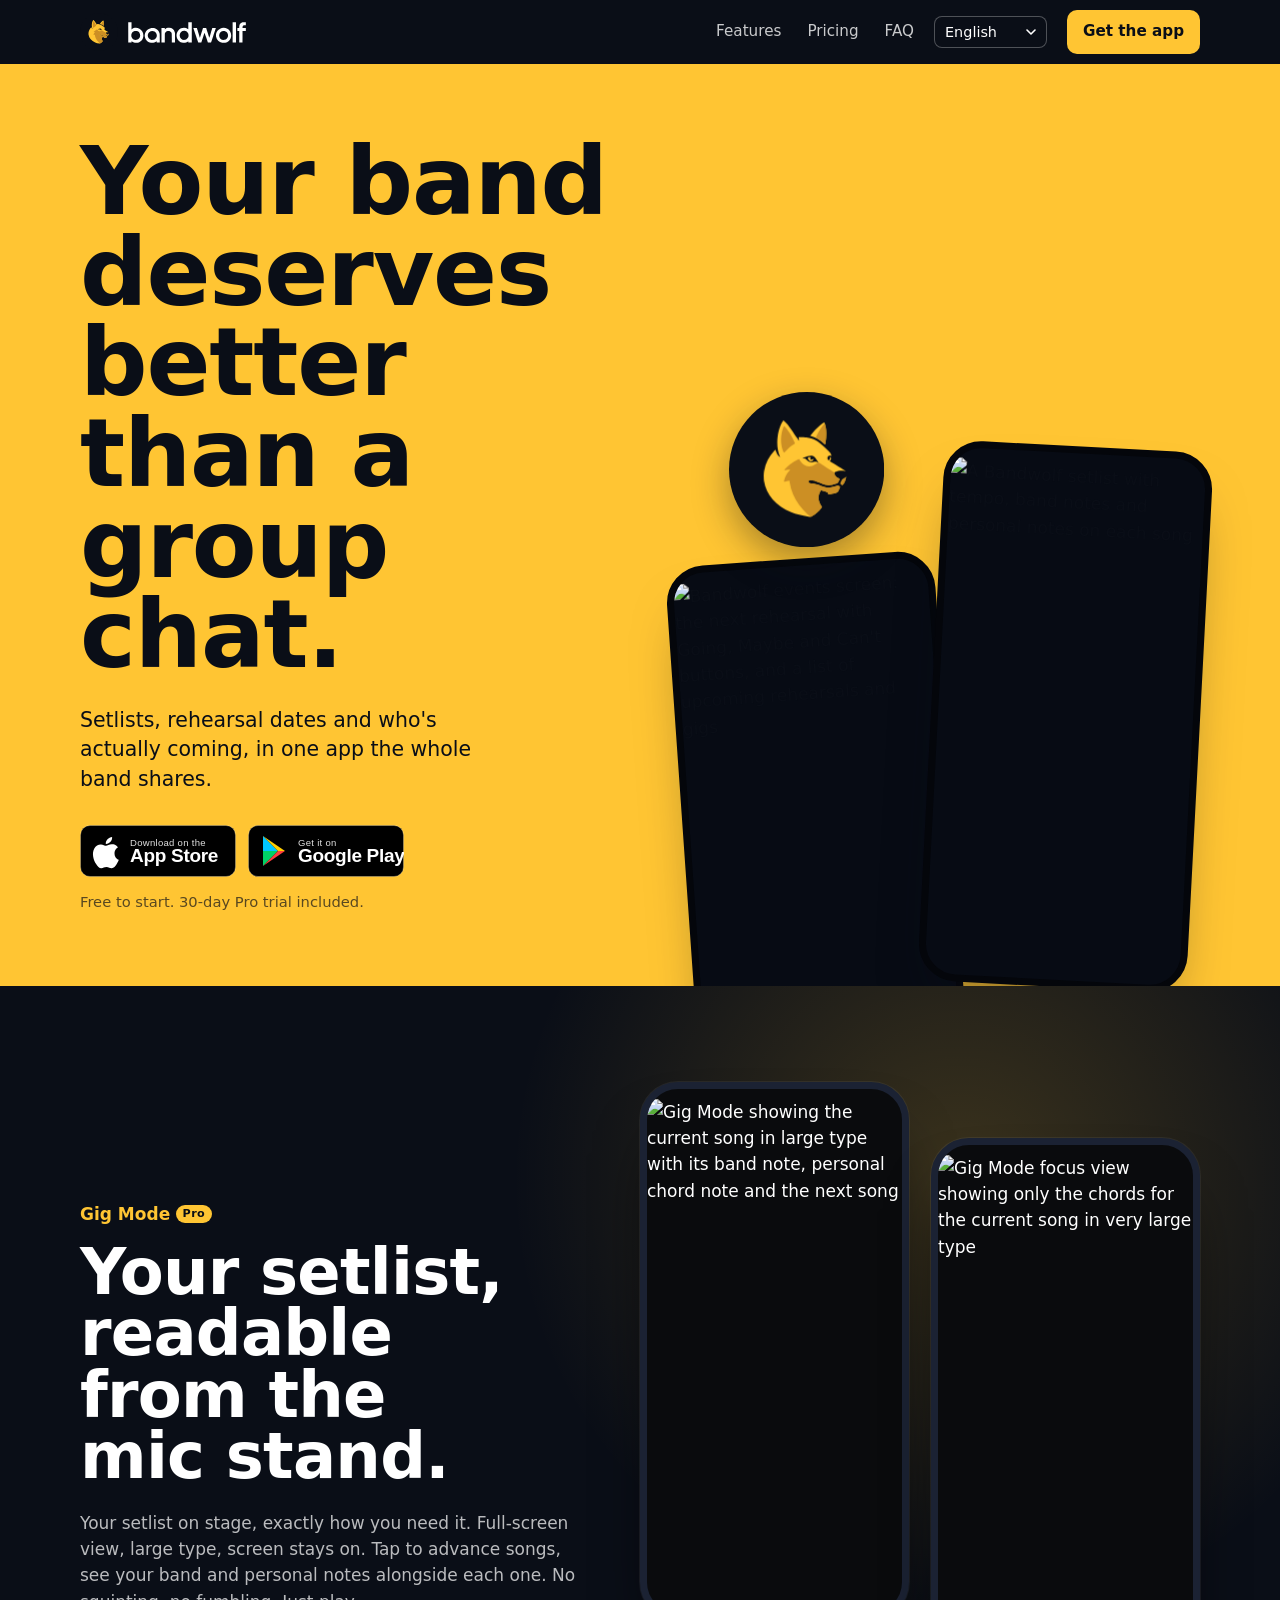
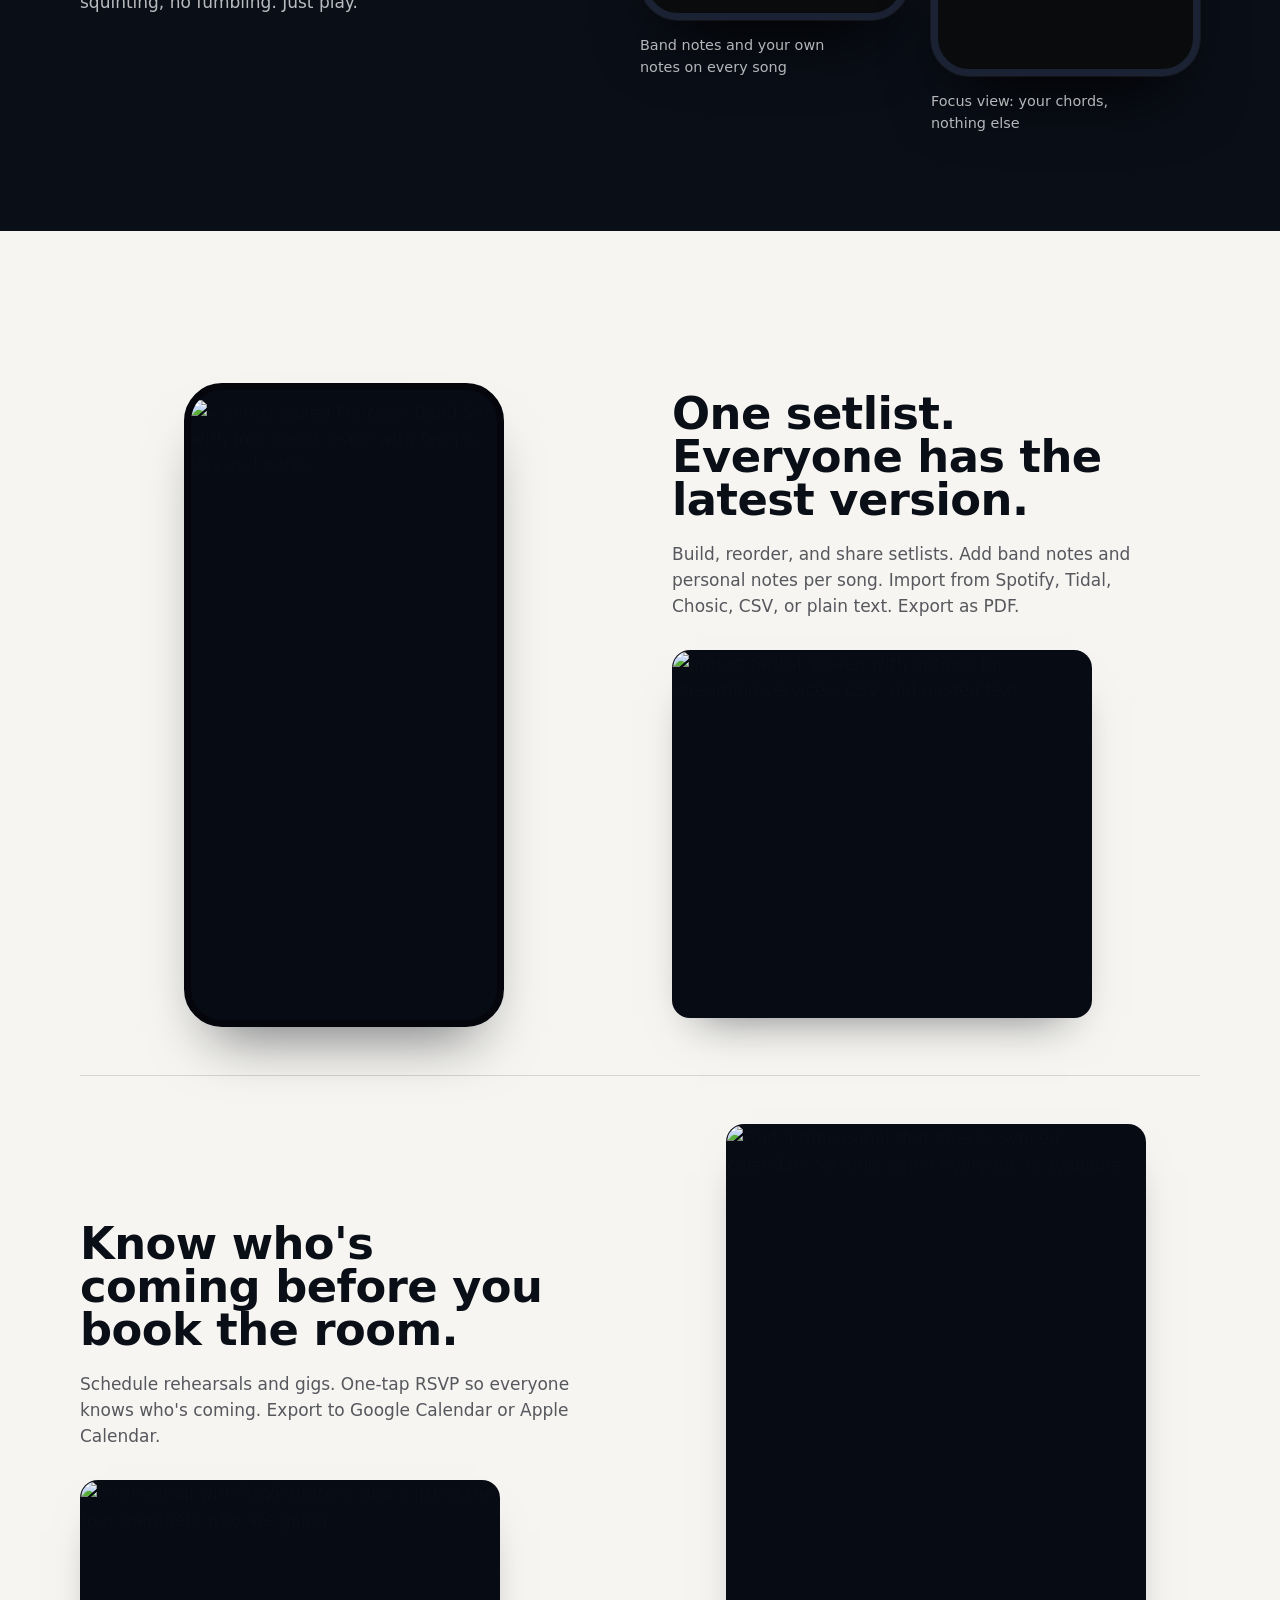
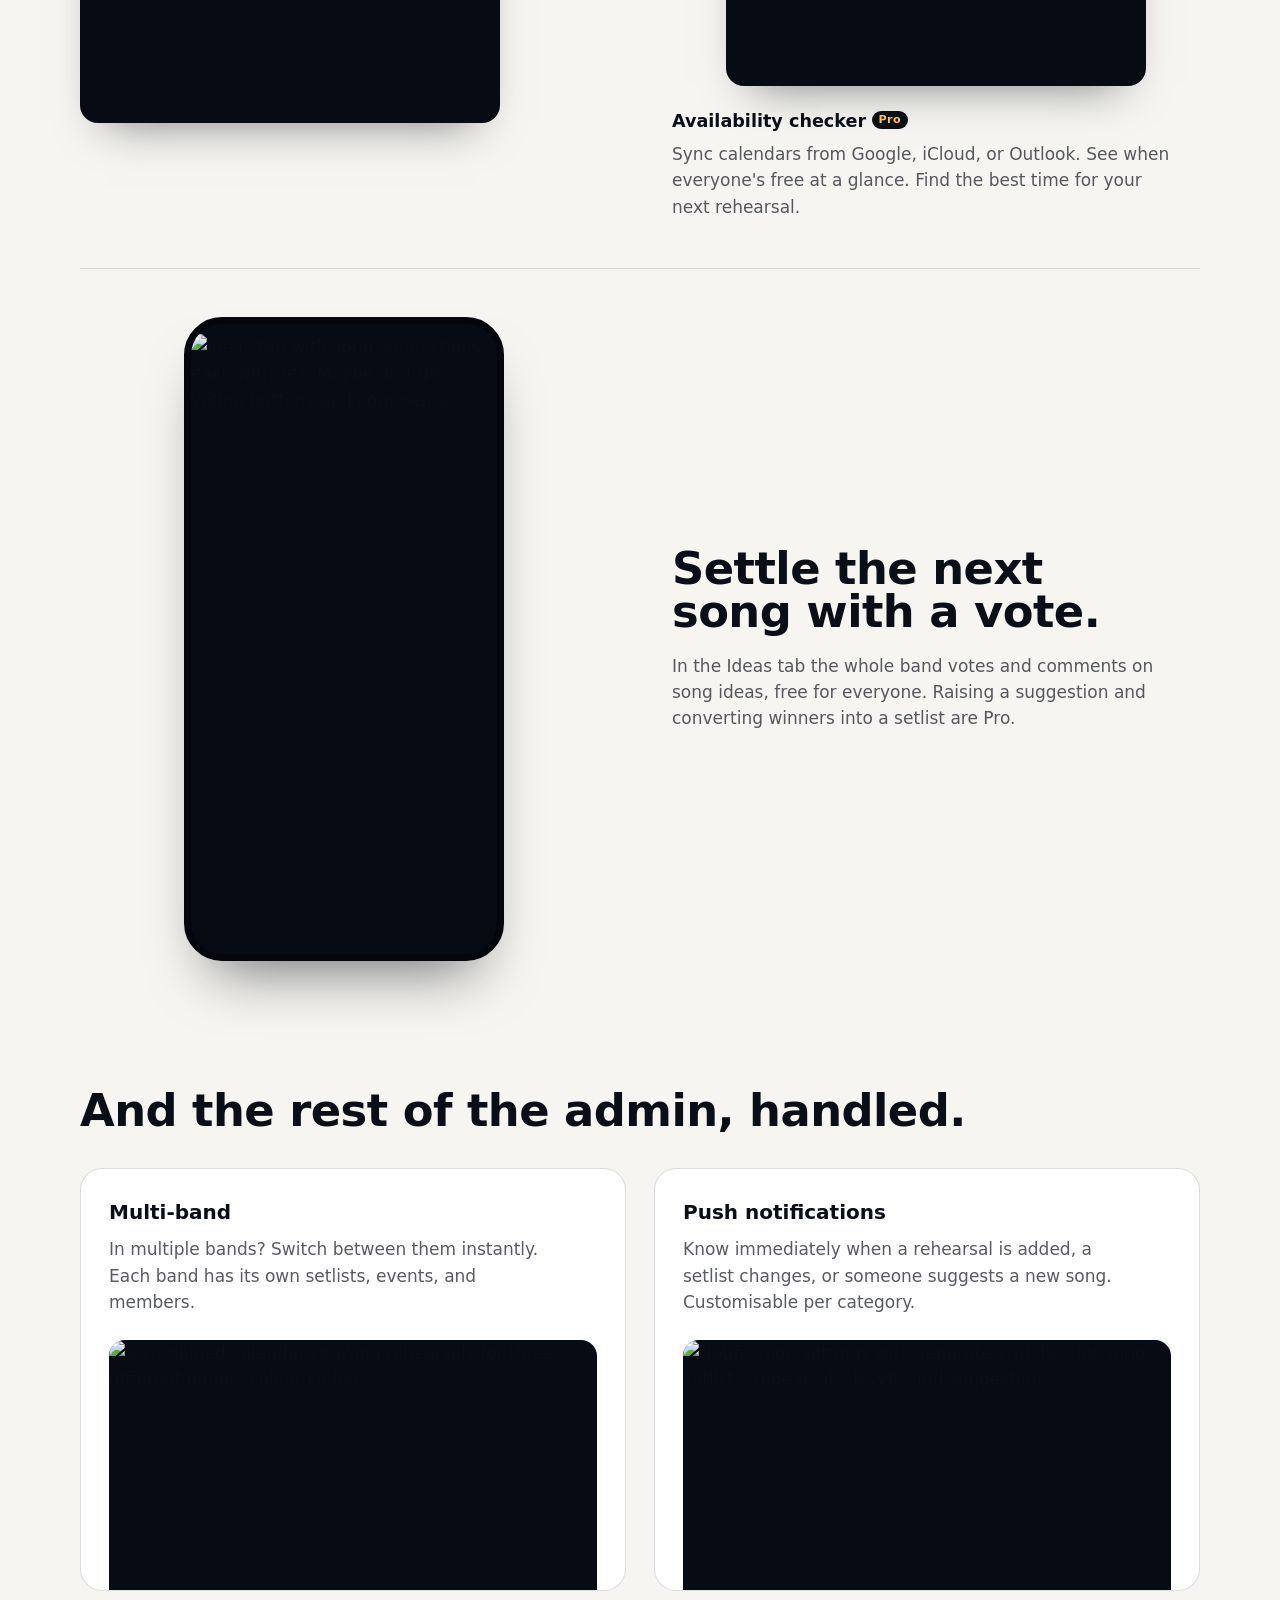
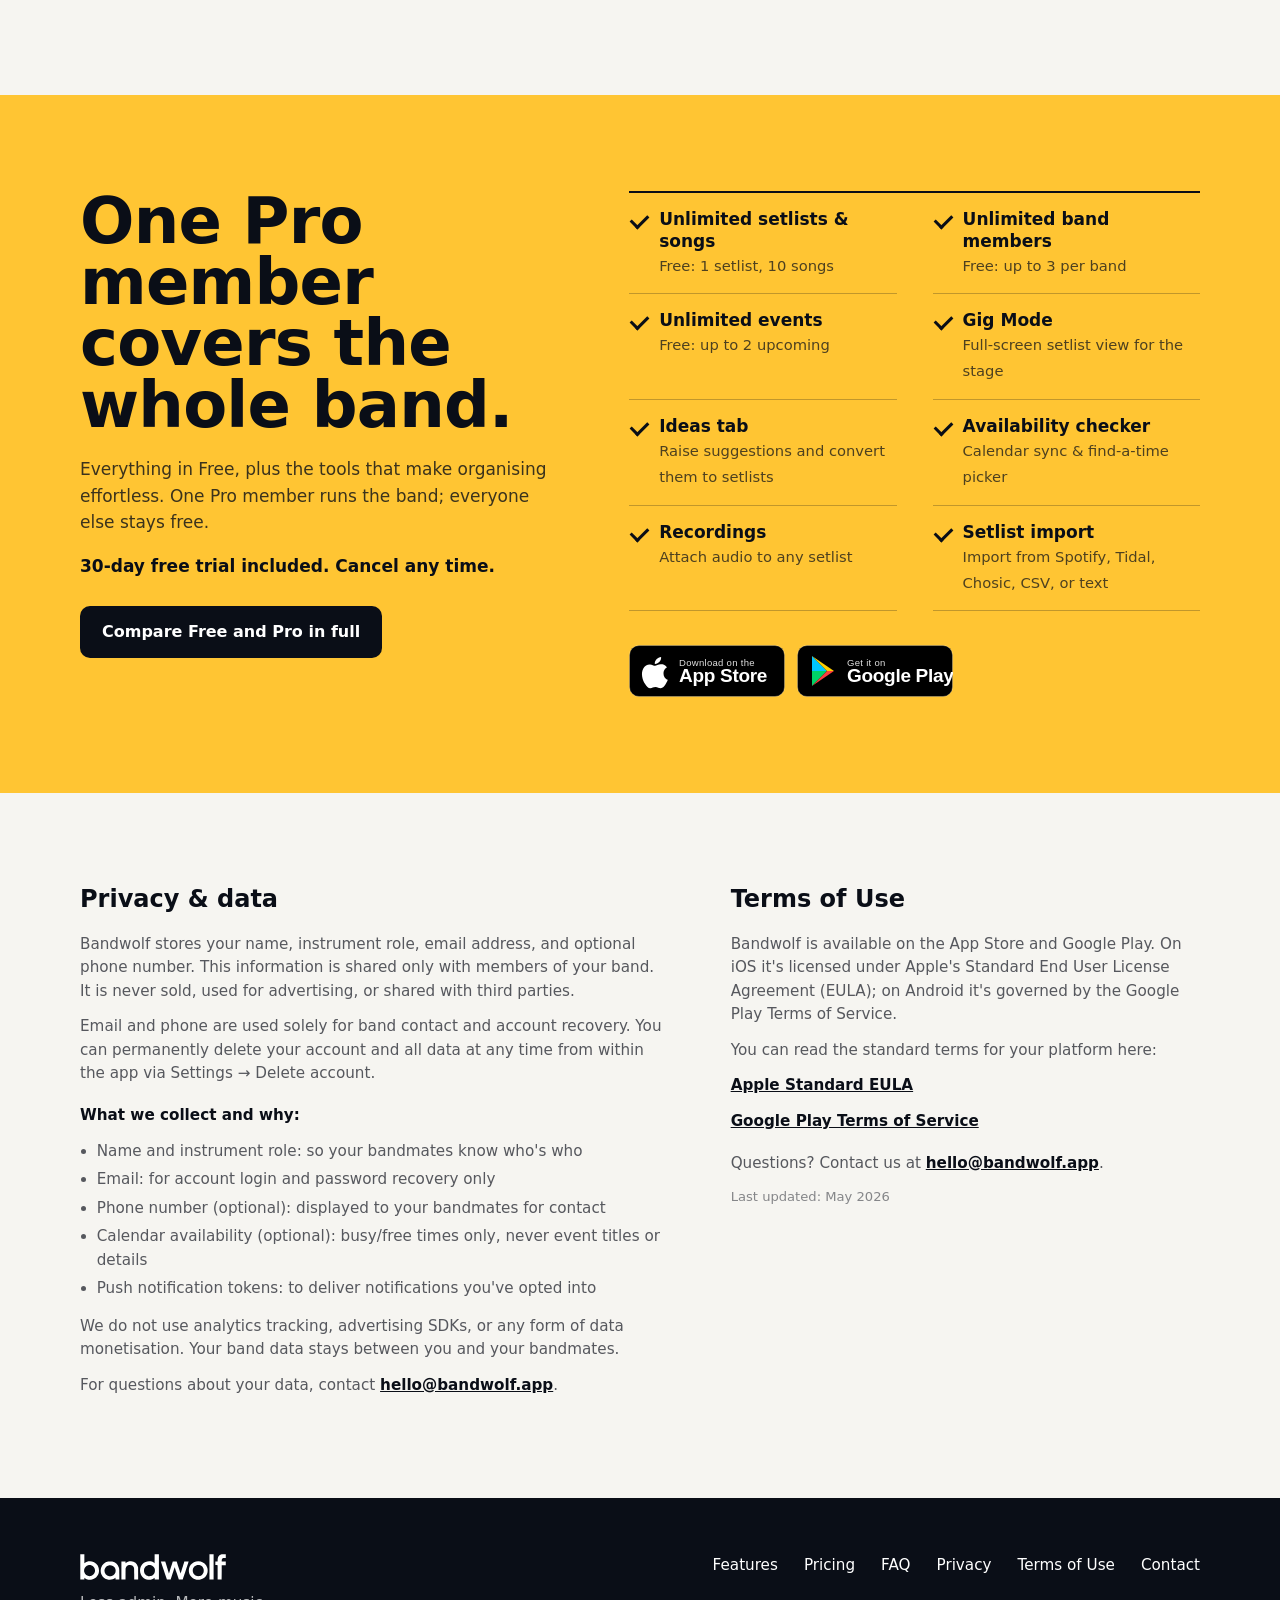
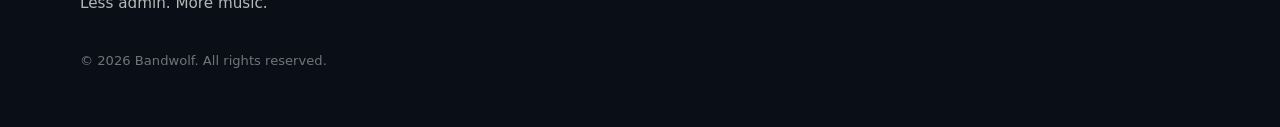
==== commit 49686742: "Add files via upload" ====
--- a/index.html
+++ b/index.html
@@ -5,543 +5,405 @@
 <meta name="viewport" content="width=device-width, initial-scale=1.0">
 <title>Bandwolf | Band management for working musicians</title>
 <meta name="description" content="Bandwolf keeps your band organised. Setlists, rehearsals, availability, song suggestions: one app, everyone in sync.">
-<link rel="icon" type="image/png" href="./bandwolf-icon.png">
-<link rel="preconnect" href="https://fonts.googleapis.com">
-<link href="https://fonts.googleapis.com/css2?family=Manrope:wght@400;600;700;800&family=Inter:wght@300;400;500;600&display=swap" rel="stylesheet">
+<meta name="theme-color" content="#0A0E17">
+<link rel="icon" type="image/svg+xml" href="./bandwolf-icon.svg">
+<link rel="apple-touch-icon" href="./apple-touch-icon.png">
+<link rel="preload" href="./fonts/archivo-latin-wdth-normal.woff2" as="font" type="font/woff2" crossorigin>
 <style>
+@font-face{font-family:'Archivo';font-style:normal;font-display:swap;font-weight:100 900;font-stretch:62% 125%;src:url(./fonts/archivo-latin-ext-wdth-normal.woff2) format('woff2');unicode-range:U+0100-02BA,U+02BD-02C5,U+02C7-02CC,U+02CE-02D7,U+02DD-02FF,U+0304,U+0308,U+0329,U+1D00-1DBF,U+1E00-1E9F,U+1EF2-1EFF,U+2020,U+20A0-20AB,U+20AD-20C0,U+2113,U+2C60-2C7F,U+A720-A7FF}
+@font-face{font-family:'Archivo';font-style:normal;font-display:swap;font-weight:100 900;font-stretch:62% 125%;src:url(./fonts/archivo-latin-wdth-normal.woff2) format('woff2');unicode-range:U+0000-00FF,U+0131,U+0152-0153,U+02BB-02BC,U+02C6,U+02DA,U+02DC,U+0304,U+0308,U+0329,U+2000-206F,U+20AC,U+2122,U+2191,U+2193,U+2212,U+2215,U+FEFF,U+FFFD}
+
 *{margin:0;padding:0;box-sizing:border-box}
 :root{
-  --bg:#070b14;--surface:#0f1a2e;--surface2:#162442;--surface3:#1b2a49;
-  --accent:#FFC845;--accent-dim:rgba(255,200,69,0.1);
-  --text:#fff;--text-soft:rgba(255,255,255,0.65);--muted:rgba(255,255,255,0.35);
-  --border:rgba(255,255,255,0.06);
-  --font-display:'Manrope',sans-serif;--font-body:'Inter',sans-serif;
-  --fs-xs:0.75rem;--fs-sm:0.8rem;--fs-md:0.9rem;--fs-lg:1rem;--fs-xl:1.25rem;--fs-display:1.5rem;
+  --gold:#FFC533;      /* stage yellow: the page's main field */
+  --gold-deep:#CC8F24; /* the wolf's shadow tone */
+  --ink:#0A0E17;       /* the app's own navy-black */
+  --ink-2:#161D2E;
+  --paper:#F6F5F1;
+  --line:rgba(10,14,23,.14);
+  --soft:rgba(10,14,23,.68);
+  --font:'Archivo',system-ui,-apple-system,'Segoe UI',Roboto,sans-serif;
 }
-html{scroll-behavior:smooth}
-body{background:var(--bg);color:var(--text);font-family:var(--font-body);font-size:var(--fs-md);line-height:1.7;-webkit-font-smoothing:antialiased}
-a{color:var(--accent);text-decoration:none}
-a:hover{text-decoration:underline}
-.wrap{max-width:860px;margin:0 auto;padding:0 24px}
+html{scroll-behavior:smooth;-webkit-text-size-adjust:100%}
+body{background:var(--paper);color:var(--ink);font-family:var(--font);font-size:17px;line-height:1.55;-webkit-font-smoothing:antialiased}
+img,svg{display:block;max-width:100%}
+img{height:auto}
+a{color:inherit}
+:focus-visible{outline:3px solid #2F6BFF;outline-offset:3px;border-radius:4px}
+.wrap{width:min(1120px,100% - 48px);margin-inline:auto}
+
+/* Display type: Archivo squeezed and heavy, like a gig poster */
+.display{font-stretch:68%;font-weight:800;line-height:.96;letter-spacing:-.012em;text-wrap:balance}
+.h-xl{font-size:clamp(3rem,7.4vw,5.9rem)}
+.h-lg{font-size:clamp(2.4rem,5.2vw,4rem)}
+.h-md{font-size:clamp(2rem,3.6vw,2.8rem)}
+.lede{font-size:clamp(1.1rem,1.6vw,1.3rem);line-height:1.45;max-width:34ch}
+.body{max-width:46ch;color:var(--soft)}
+.pro-tag{display:inline-block;font-stretch:100%;font-size:.7rem;font-weight:700;letter-spacing:.04em;line-height:1;padding:.32em .6em;border-radius:999px;background:var(--ink);color:var(--gold);vertical-align:middle;margin-left:.5em;position:relative;top:-.15em}
 
 /* Nav */
-nav{position:sticky;top:0;z-index:100;background:rgba(7,11,20,0.92);backdrop-filter:blur(16px);-webkit-backdrop-filter:blur(16px);border-bottom:1px solid var(--border);padding:14px 0}
-.nav-inner{display:flex;align-items:center;justify-content:space-between;max-width:860px;margin:0 auto;padding:0 24px}
-.nav-brand{display:flex;align-items:center;gap:0;text-decoration:none}
-.nav-icon{height:44px;width:44px;display:block;object-fit:contain}
-.nav-wordmark{height:36px;display:block;object-fit:contain;margin-left:-8px}
-.nav-links{display:flex;gap:20px;align-items:center}
-.nav-links a{font-size:var(--fs-md);color:var(--text-soft);font-weight:500;white-space:nowrap}
-.nav-links a:hover{color:var(--accent);text-decoration:none}
-
-/* Mobile nav: stack rows vertically, wrap link groups onto their own lines
-   so nothing overflows horizontally. Triggers below 640px which covers all
-   phones and small tablets in portrait. */
-@media(max-width:640px){
-  .nav-inner{
-    flex-direction:column;
-    gap:10px;
-    padding:0 16px;
-  }
-  .nav-brand{
-    align-self:flex-start;
-  }
-  .nav-links{
-    flex-wrap:wrap;
-    justify-content:center;
-    gap:8px 16px;
-    width:100%;
-  }
-  .nav-links a{
-    font-size:0.85rem;
-  }
-  /* Language switcher inline style sets margin-left:16px which breaks
-     centering on mobile. Override it. */
-  nav .nav-inner > div[style*="margin-left"]{
-    margin-left:0 !important;
-    flex-wrap:wrap;
-    justify-content:center;
-    width:100%;
-  }
-  .lang-btn{
-    font-size:0.7rem;
-    padding:3px 7px;
-  }
+.nav{position:sticky;top:0;z-index:50;background:var(--ink);color:#fff}
+.nav-in{display:flex;align-items:center;gap:20px;height:64px}
+.brand{display:flex;align-items:center;gap:10px;text-decoration:none;margin-right:auto}
+.brand .mark{width:38px;height:38px}
+.brand .word{height:21px;width:auto}
+.nav-links{display:flex;gap:26px}
+.nav-links a{text-decoration:none;font-weight:500;font-size:.95rem;color:rgba(255,255,255,.78)}
+.nav-links a:hover{color:#fff}
+.lang{appearance:none;-webkit-appearance:none;background:transparent url("data:image/svg+xml,%3Csvg xmlns='http://www.w3.org/2000/svg' width='10' height='6'%3E%3Cpath d='M1 1l4 4 4-4' fill='none' stroke='%23fff' stroke-width='1.6' stroke-linecap='round' stroke-linejoin='round'/%3E%3C/svg%3E") no-repeat right 10px center;color:#fff;border:1px solid rgba(255,255,255,.28);border-radius:8px;font:500 .9rem var(--font);padding:7px 28px 7px 10px;cursor:pointer}
+.lang option{color:#000}
+.btn{display:inline-flex;align-items:center;justify-content:center;text-decoration:none;font-weight:700;font-size:.95rem;border-radius:10px;padding:10px 16px;white-space:nowrap}
+.btn-gold{background:var(--gold);color:var(--ink)}
+.btn-gold:hover{background:#ffd25e}
+.btn-ink{background:var(--ink);color:#fff;padding:14px 22px;font-size:1rem}
+.btn-ink:hover{background:var(--ink-2)}
+@media(max-width:760px){.nav-links{display:none}.nav-in{gap:10px;height:58px}.brand .word{height:18px}.brand .mark{width:34px;height:34px}}
+@media(max-width:400px){.nav .lang + .btn{display:none}}
+
+/* Store badges */
+.stores{display:flex;flex-wrap:wrap;gap:12px;align-items:center}
+.stores a{display:block;border-radius:11px;transition:transform .15s}
+.stores a:hover{transform:translateY(-2px)}
+.stores svg{height:52px;width:auto}
+.fine{font-size:.92rem;margin-top:14px;color:var(--soft)}
+
+/* Phones and screenshot details */
+.phone{background:#070b14;border:7px solid #04060b;border-radius:38px;overflow:hidden;padding-top:10px;box-shadow:0 34px 60px -28px rgba(10,14,23,.6)}
+.phone.stage{background:#0a0b0d}
+.phone img{width:100%}
+.detail{border-radius:18px;overflow:hidden;border:1px solid rgba(10,14,23,.2);background:#070b14;box-shadow:0 24px 44px -26px rgba(10,14,23,.55)}
+.detail img{width:100%}
+
+/* Hero */
+.hero{background:var(--gold);overflow:hidden}
+.hero-in{display:grid;grid-template-columns:minmax(0,1fr) minmax(0,.92fr);gap:40px;align-items:center;padding-block:72px 0}
+.hero-copy{padding-bottom:72px}
+.hero-copy .lede{margin:26px 0 30px}
+.hero-art{position:relative;align-self:end;height:560px}
+.hero-art .phone{position:absolute;width:52%}
+.hero-art .p1{left:0;top:132px;transform:rotate(-4deg)}
+.hero-art .p2{right:0;top:20px;transform:rotate(3deg)}
+.wolf{position:absolute;width:30%;left:9%;top:-34px;z-index:3;cursor:pointer;filter:drop-shadow(0 14px 18px rgba(10,14,23,.35))}
+@media(max-width:900px){
+  .hero-in{grid-template-columns:1fr;gap:8px;padding-top:44px}
+  .hero-copy{padding-bottom:28px}
+  .hero-art{height:auto;aspect-ratio:1/.9;width:min(520px,100%);margin-inline:auto}
 }
 
-/* Hero */
-.hero{padding:80px 0 64px;text-align:center}
-.hero-icon{width:220px;height:220px;margin:0 auto;display:block;object-fit:contain}
-.hero-wordmark{height:110px;margin:0 auto 28px;display:block;object-fit:contain}
-.hero h1{font-family:var(--font-display);font-size:var(--fs-xl);font-weight:700;color:var(--text-soft);margin-bottom:14px;max-width:500px;margin-left:auto;margin-right:auto;line-height:1.4}
-.hero p{font-size:var(--fs-md);color:var(--muted);max-width:460px;margin:0 auto 32px;line-height:1.6}
-.hero-sub{font-size:var(--fs-sm);color:var(--muted);margin-top:12px}
-
-/* Sections */
-.section{padding:56px 0}
-.section-title{font-family:var(--font-display);font-size:var(--fs-display);font-weight:800;margin-bottom:6px;letter-spacing:-0.02em}
-.section-sub{font-size:var(--fs-md);color:var(--text-soft);margin-bottom:36px}
-.divider{height:1px;background:rgba(255,200,69,0.1);margin:0}
-
-/* Features */
-.features{display:grid;grid-template-columns:1fr 1fr;gap:16px}
-@media(max-width:600px){.features{grid-template-columns:1fr}}
-.feature{background:var(--surface);border:1px solid var(--border);border-radius:16px;padding:24px 20px}
-.feature-icon{font-size:1.4rem;margin-bottom:10px}
-.feature h3{font-family:var(--font-display);font-size:var(--fs-lg);font-weight:700;margin-bottom:4px;display:flex;align-items:center;gap:8px;flex-wrap:wrap}
-.pro-tag{font-family:var(--font-body);font-size:0.62rem;font-weight:700;letter-spacing:0.06em;text-transform:uppercase;color:var(--accent);background:rgba(255,200,69,0.12);border:1px solid rgba(255,200,69,0.32);border-radius:999px;padding:2px 7px;line-height:1.6;white-space:nowrap}
-.feature p{font-size:var(--fs-sm);color:var(--text-soft);line-height:1.55}
+/* Wolf animation: one head tilt on load (and on hover), plus a rare blink */
+.wolf .head{transform-box:view-box;transform-origin:44% 76%}
+.wolf .lid{transform-box:fill-box;transform-origin:center;transform:scaleY(0)}
+.wolf.howl .head{animation:howl 1.9s cubic-bezier(.4,0,.2,1) both}
+.wolf .lid{animation:blink 7s 3s infinite}
+@keyframes howl{0%,100%{transform:rotate(0)}22%,72%{transform:rotate(-17deg)}}
+@keyframes blink{0%,96.5%,100%{transform:scaleY(0)}98%{transform:scaleY(1)}}
+@media(prefers-reduced-motion:reduce){.wolf *{animation:none!important}html{scroll-behavior:auto}.stores a{transition:none}}
+
+/* Gig Mode: the one dark room on the page */
+.gig{background:var(--ink);color:#fff;position:relative;overflow:hidden}
+.gig::before{content:"";position:absolute;right:-10%;top:-30%;width:70%;aspect-ratio:1;background:radial-gradient(closest-side,rgba(255,197,51,.2),transparent);pointer-events:none}
+.gig-in{position:relative;display:grid;grid-template-columns:minmax(0,.9fr) minmax(0,1fr);gap:56px;align-items:center;padding-block:96px}
+.gig .body{color:rgba(255,255,255,.72);margin-top:22px}
+.gig .pro-tag{background:var(--gold);color:var(--ink)}
+.gig-name{font-weight:700;color:var(--gold);margin-bottom:14px}
+.gig-phones{display:grid;grid-template-columns:1fr 1fr;gap:22px}
+.gig-phones .phone{border-color:#1b2233;box-shadow:0 0 0 1px rgba(255,255,255,.06),0 40px 70px -30px #000}
+.gig-phones figure:nth-child(2){margin-top:56px}
+figcaption{font-size:.9rem;margin-top:14px;color:rgba(255,255,255,.7);max-width:24ch}
+@media(max-width:900px){.gig-in{grid-template-columns:1fr;gap:40px;padding-block:64px}}
+@media(max-width:480px){.gig-phones{gap:12px}.gig-phones figure:nth-child(2){margin-top:32px}.phone{border-radius:26px;border-width:5px}}
+
+/* Feature rows */
+.features{padding-block:104px 40px}
+.row{display:grid;grid-template-columns:minmax(0,1fr) minmax(0,1fr);gap:64px;align-items:center;padding-block:48px}
+.row + .row{border-top:1px solid var(--line)}
+.row .phone{width:min(320px,100%);margin-inline:auto}
+.row .body{margin-top:20px}
+.row .detail{margin-top:30px;max-width:420px}
+.row.flip .shot{order:-1}
+.aside-title{font-weight:700;font-size:1.1rem;margin-top:22px}
+.aside-title + .body{margin-top:6px}
+@media(max-width:900px){
+  .features{padding-block:64px 16px}
+  .row{grid-template-columns:1fr;gap:32px;padding-block:40px}
+  .row.flip .shot{order:0}
+}
+
+/* Smaller extras */
+.more{padding-block:40px 104px}
+.more-grid{display:grid;grid-template-columns:1fr 1fr;gap:28px;margin-top:36px}
+.card{background:#fff;border:1px solid var(--line);border-radius:22px;padding:28px 28px 0;display:flex;flex-direction:column;overflow:hidden}
+.card h3{font-size:1.25rem;font-weight:700}
+.card p{color:var(--soft);margin:8px 0 24px;max-width:42ch}
+.card .crop{margin-top:auto;height:250px;overflow:hidden;border-radius:16px 16px 0 0;background:#070b14}
+.card .crop img{width:100%}
+@media(max-width:760px){.more-grid{grid-template-columns:1fr}.more{padding-bottom:64px}}
 
 /* Pro */
-.pro-section{background:linear-gradient(180deg,var(--surface) 0%,var(--bg) 100%);border-radius:20px;padding:40px 32px;border:1px solid rgba(255,200,69,0.12)}
-@media(max-width:600px){.pro-section{padding:28px 20px}}
-.pro-grid{display:grid;grid-template-columns:1fr 1fr;gap:12px;margin-top:28px}
-@media(max-width:600px){.pro-grid{grid-template-columns:1fr}}
-.pro-item{display:flex;align-items:flex-start;gap:10px;padding:10px 0}
-.pro-check{color:var(--accent);font-size:var(--fs-lg);flex-shrink:0;margin-top:1px}
-.pro-item h4{font-family:var(--font-display);font-size:var(--fs-md);font-weight:700;margin-bottom:2px}
-.pro-item p{font-size:var(--fs-sm);color:var(--muted);line-height:1.4}
-
-/* Privacy */
-.privacy{background:var(--surface);border:1px solid var(--border);border-radius:16px;padding:32px 28px}
-@media(max-width:600px){.privacy{padding:24px 20px}}
-.privacy h2{font-family:var(--font-display);font-size:var(--fs-xl);font-weight:800;margin-bottom:14px}
-.privacy p{font-size:var(--fs-sm);color:var(--text-soft);line-height:1.65;margin-bottom:10px}
-.privacy ul{list-style:none;padding:0}
-.privacy li{font-size:var(--fs-sm);color:var(--text-soft);padding:5px 0 5px 18px;position:relative;line-height:1.5}
-.privacy li::before{content:"";position:absolute;left:0;top:12px;width:5px;height:5px;border-radius:50%;background:var(--accent)}
+.pro{background:var(--gold);padding-block:96px}
+.pro-in{display:grid;grid-template-columns:minmax(0,.85fr) minmax(0,1fr);gap:64px;align-items:start}
+.pro .body{color:rgba(10,14,23,.8);margin-top:20px}
+.pro .trial{font-weight:700;margin:18px 0 26px}
+.pro-list{list-style:none;display:grid;grid-template-columns:1fr 1fr;gap:0 36px;border-top:2px solid var(--ink)}
+.pro-list li{padding:15px 0 15px 30px;border-bottom:1px solid rgba(10,14,23,.25);position:relative}
+.pro-list li::before{content:"";position:absolute;left:2px;top:21px;width:14px;height:8px;border-left:3px solid var(--ink);border-bottom:3px solid var(--ink);transform:rotate(-45deg)}
+.pro-list b{display:block;font-weight:700;line-height:1.3}
+.pro-list span{font-size:.92rem;color:rgba(10,14,23,.72)}
+.pro .stores{margin-top:34px}
+@media(max-width:900px){.pro{padding-block:64px}.pro-in{grid-template-columns:1fr;gap:36px}}
+@media(max-width:520px){.pro-list{grid-template-columns:1fr}}
+
+/* Legal */
+.legal{padding-block:88px;font-size:.95rem}
+.legal-in{display:grid;grid-template-columns:1.25fr 1fr;gap:64px}
+.legal h2{font-size:1.5rem;font-weight:700;margin-bottom:14px;scroll-margin-top:90px}
+.legal section{scroll-margin-top:90px}
+.legal p{color:var(--soft);margin-bottom:12px;max-width:62ch}
+.legal ul{margin:0 0 14px 1.1em;color:var(--soft)}
+.legal li{margin-bottom:5px}
+.legal a{color:var(--ink);font-weight:600}
+.legal .date{font-size:.82rem;opacity:.7}
+@media(max-width:900px){.legal{padding-block:56px}.legal-in{grid-template-columns:1fr;gap:40px}}
 
 /* Footer */
-footer{padding:40px 0;text-align:center;border-top:1px solid var(--border)}
-footer p{font-size:var(--fs-sm);color:var(--muted)}
-footer a{color:var(--accent)}
-.footer-wordmark{height:56px;margin:0 auto 10px;display:block;object-fit:contain;opacity:0.85}
-
-.lang-btn{background:none;border:none;color:var(--muted);font-family:var(--font-body);font-size:0.75rem;font-weight:600;letter-spacing:0.05em;padding:5px 10px;border-radius:6px;cursor:pointer;white-space:nowrap;transition:color 0.15s,background 0.15s;}
-.lang-btn:hover{color:var(--text);background:var(--surface2);}
-.lang-btn.active{color:var(--accent);background:rgba(255,200,69,0.1);}
+footer{background:var(--ink);color:rgba(255,255,255,.7);padding-block:56px;font-size:.95rem}
+.foot{display:flex;flex-wrap:wrap;gap:28px 48px;align-items:flex-start;justify-content:space-between}
+.foot .word{height:26px;width:auto;margin-bottom:12px}
+.foot nav{display:flex;flex-wrap:wrap;gap:10px 26px}
+.foot a{color:#fff;text-decoration:none}
+.foot a:hover{text-decoration:underline}
+.rights{margin-top:36px;font-size:.82rem;opacity:.6}
+#features,#pro{scroll-margin-top:64px}
 </style>
 </head>
-<!-- Place bandwolf-icon.png and bandwolf-wordmark.png alongside this index.html file when deploying. -->
 <body>
 
-<nav>
-  <div class="nav-inner">
-    <a class="nav-brand" href="#">
-      <img class="nav-icon" src="./bandwolf-icon.png" alt="Bandwolf icon">
-      <img class="nav-wordmark" src="./bandwolf-wordmark.png" alt="bandwolf">
+<header class="nav">
+  <div class="wrap nav-in">
+    <a class="brand" href="./" aria-label="Bandwolf home">
+      <img class="mark" src="./bandwolf-icon.svg" alt="" width="38" height="38">
+      <img class="word" src="./bandwolf-wordmark.svg" alt="bandwolf" width="118" height="21">
     </a>
-    <div class="nav-links">
+    <nav class="nav-links" aria-label="Main">
       <a href="#features" data-key="navFeatures">Features</a>
-      <a href="#pro" data-key="navPro">Pro</a>
-      <a href="#privacy" data-key="navPrivacy">Privacy</a>
-      <a href="#terms" data-key="navTerms">Terms</a>
-      <a href="./faq.html" data-key="navFaq">FAQ</a>
-      <a href="mailto:hello@bandwolf.app" data-key="navContact">Contact</a>
-    </div>
-    <div style="display:flex;gap:2px;align-items:center;margin-left:16px;">
-      <button class="lang-btn active" onclick="setLang('en')">EN</button>
-      <button class="lang-btn" onclick="setLang('fr')">FR</button>
-      <button class="lang-btn" onclick="setLang('es')">ES</button>
-      <button class="lang-btn" onclick="setLang('de')">DE</button>
-      <button class="lang-btn" onclick="setLang('it')">IT</button>
-      <button class="lang-btn" onclick="setLang('pt')">PT</button>
-      <button class="lang-btn" onclick="setLang('pl')">PL</button>
-    </div>
-  </div>
-</nav>
-
+      <a href="pricing.html" data-key="navPricing">Pricing</a>
+      <a href="faq.html" data-key="navFaq">FAQ</a>
+    </nav>
+    <select class="lang" id="lang" aria-label="Language">
+      <option value="en">English</option>
+      <option value="fr">Français</option>
+      <option value="es">Español</option>
+      <option value="de">Deutsch</option>
+      <option value="it">Italiano</option>
+      <option value="pt">Português</option>
+      <option value="pl">Polski</option>
+    </select>
+    <a class="btn btn-gold" href="get.html" data-key="navGet">Get the app</a>
+  </div>
+</header>
+
+<main>
 <section class="hero">
+  <div class="wrap hero-in">
+    <div class="hero-copy">
+      <h1 class="display h-xl" data-key="heroH">Your band deserves better than a group chat.</h1>
+      <p class="lede" data-key="heroP">Setlists, rehearsal dates and who's actually coming, in one app the whole band shares.</p>
+      <div class="stores"><a href="https://apps.apple.com/gb/app/bandwolf/id6760418427" target="_blank" rel="noopener" aria-label="Download Bandwolf on the App Store"><svg viewBox="0 0 156 52" xmlns="http://www.w3.org/2000/svg" role="img" aria-hidden="true"><rect rx="10" fill="#000"/><rect x="0.5" y="0.5" width="155" height="51" rx="9.5" stroke="rgba(255,255,255,0.25)"/><path d="M30.5 16.8c1.1-1.3 1.8-3.1 1.6-4.9-1.6.1-3.5 1.1-4.6 2.4-1 1.1-1.9 2.9-1.7 4.7 1.8.1 3.6-1 4.7-2.2z" fill="#fff"/><path d="M32.1 19.3c-2.6-.15-4.8 1.48-6.03 1.48-1.25 0-3.15-1.4-5.22-1.36-2.68.04-5.17 1.56-6.54 3.96-2.8 4.82-.72 11.97 1.98 15.88 1.33 1.93 2.92 4.08 5.02 4.01 2-.08 2.76-1.3 5.18-1.3 2.42 0 3.1 1.3 5.22 1.26 2.17-.04 3.54-1.96 4.87-3.9 1.53-2.23 2.16-4.39 2.2-4.5-.05-.02-4.23-1.63-4.27-6.44-.04-4.04 3.3-5.97 3.45-6.08-1.89-2.78-4.82-3.09-5.86-3.01z" fill="#fff"/><text x="50" y="21" font-family="-apple-system,'Helvetica Neue',Arial,sans-serif" font-size="9.5" fill="rgba(255,255,255,0.88)" letter-spacing="0.3">Download on the</text><text x="50" y="37" font-family="-apple-system,'Helvetica Neue',Arial,sans-serif" font-size="19" font-weight="600" fill="#fff" letter-spacing="-0.3">App Store</text></svg></a><a href="https://play.google.com/store/apps/details?id=app.bandwolf.bandwolf" target="_blank" rel="noopener" aria-label="Get Bandwolf on Google Play"><svg viewBox="0 0 156 52" xmlns="http://www.w3.org/2000/svg" role="img" aria-hidden="true"><rect rx="10" fill="#000"/><rect x="0.5" y="0.5" width="155" height="51" rx="9.5" stroke="rgba(255,255,255,0.25)"/><path d="M15 11 L30 26 L15 26 Z" fill="#00C6FF"/><path d="M15 26 L30 26 L15 41 Z" fill="#00D267"/><path d="M15 11 L37 26 L30 26 Z" fill="#FFCE00"/><path d="M15 41 L37 26 L30 26 Z" fill="#FF3D3D"/><text x="50" y="21" font-family="-apple-system,'Helvetica Neue',Arial,sans-serif" font-size="9.5" fill="rgba(255,255,255,0.88)" letter-spacing="0.3">Get it on</text><text x="50" y="37" font-family="-apple-system,'Helvetica Neue',Arial,sans-serif" font-size="19" font-weight="600" fill="#fff" letter-spacing="-0.3">Google Play</text></svg></a></div>
+      <p class="fine" data-key="heroSub">Free to start. 30-day Pro trial included.</p>
+    </div>
+    <div class="hero-art">
+      <div class="phone p1"><img src="./img/screen-events.webp" width="640" height="1298" alt="Bandwolf events screen: the next rehearsal with Going, Maybe and Can't buttons, and a list of upcoming rehearsals and gigs"></div>
+      <div class="phone p2"><img src="./img/screen-setlist.webp" width="640" height="1298" alt="A Bandwolf setlist with tempo, band notes and personal notes on each song"></div>
+      <svg class="wolf howl" id="wolf" viewBox="0 0 1024 1024" role="img" aria-label="Bandwolf wolf logo">
+        <defs><clipPath id="disc"><circle cx="512" cy="512" r="512"/></clipPath></defs>
+        <circle cx="512" cy="512" r="512" fill="#0A0E17"/>
+        <g clip-path="url(#disc)"><g transform="translate(92 96) scale(.8)">
+          <g class="head">
+            <path fill="#FFC533" fill-rule="evenodd" d="M539.5 907.0C484.9 899.4 438.6 887.7 396.5 870.8C273.0 821.1 189.4 724.4 173.2 612.5C170.3 592.1 170.8 549.8 174.3 530.6C185.8 467.0 214.2 410.7 258.4 364.3L267.6 354.7L271.4 366.6C278.5 388.6 289.3 405.2 302.8 414.8L305.8 417.0L302.0 407.6C283.8 363.0 277.8 301.4 286.0 243.0C293.1 192.6 311.1 141.0 329.9 117.1L331.8 114.6L337.6 119.1C357.3 134.1 380.2 162.2 416.7 216.3C424.2 227.4 436.6 245.7 444.2 257.0C463.6 285.8 461.7 284.2 460.8 270.8C460.4 264.6 459.9 258.1 459.6 256.3L459.1 253.1L464.8 252.4C474.0 251.3 508.3 252.7 522.5 254.9C582.8 264.0 613.0 280.3 676.5 337.9C720.0 377.5 728.0 387.7 728.0 404.2C728.0 407.6 727.7 408.1 726.2 407.5C713.9 402.5 703.5 405.4 698.5 415.4C694.7 423.1 696.0 432.9 701.7 439.2C707.8 446.0 718.1 434.4 716.7 422.3C716.1 416.9 717.7 415.3 721.7 417.2C728.9 420.6 725.5 442.3 716.9 447.8L713.8 449.7L721.7 454.7C731.1 460.7 755.2 475.2 791.5 496.8C815.3 511.0 823.8 516.4 840.7 528.5C845.6 532.0 846.2 533.5 842.2 532.5C816.7 526.1 784.2 528.8 761.8 539.2C751.8 543.8 751.8 543.9 754.5 554.3C758.1 568.2 766.7 578.4 783.5 588.7C789.0 592.1 794.4 595.5 795.4 596.3C797.3 597.6 797.1 598.2 790.3 612.1C786.3 620.0 782.1 627.5 780.8 628.7C776.4 632.7 744.4 642.3 722.5 646.0C695.5 650.6 683.0 648.0 632.0 627.3C587.3 609.0 559.6 603.1 547.2 609.1C538.4 613.4 538.0 623.6 546.4 628.5C550.2 630.7 553.0 631.3 567.0 632.6C592.8 634.9 603.3 637.8 644.0 653.3C679.3 666.8 702.2 670.3 724.2 665.6C747.9 660.5 761.7 657.0 772.4 653.5L785.5 649.2L793.0 655.3C797.1 658.6 800.7 661.5 800.8 661.6C801.5 662.1 786.9 695.5 784.5 699.2C780.9 704.6 776.2 707.7 766.6 711.1C752.9 715.8 724.1 721.3 708.5 722.2L702.6 722.5L701.8 718.0C700.7 711.8 699.2 708.3 696.6 706.7C690.2 702.5 652.2 691.0 644.7 691.0C641.5 691.0 640.1 692.8 634.1 704.8C626.0 720.9 621.1 742.9 622.5 756.9C624.6 778.0 634.4 803.8 647.0 821.2L651.8 827.8L643.2 838.6C622.9 864.3 602.2 882.4 571.2 901.9C558.4 910.0 559.7 909.8 539.5 907.0ZM813.4 644.6C810.7 642.7 807.0 639.7 805.2 637.8L802.0 634.4L806.4 624.9C808.8 619.7 812.4 612.1 814.3 607.9C817.4 601.1 818.4 599.9 822.6 597.5C833.5 591.3 840.8 586.3 846.4 581.0C850.1 577.5 852.0 576.2 851.7 577.5C851.3 578.6 848.8 587.6 846.0 597.5C840.2 617.8 834.5 630.4 826.9 639.8C820.0 648.4 819.3 648.6 813.4 644.6ZM619.8 457.8C619.0 456.5 615.4 450.9 611.9 445.2C591.3 412.1 581.2 404.0 560.4 404.0C544.7 404.0 523.3 410.2 499.3 421.7C489.5 426.4 489.5 426.4 493.5 426.7C495.7 426.8 501.3 427.5 506.0 428.1L514.4 429.3L525.3 439.7C543.7 457.5 555.0 460.8 580.4 456.0C594.4 453.3 602.0 453.7 612.5 457.4C621.3 460.5 621.5 460.5 619.8 457.8ZM550.3 448.0C541.1 443.9 534.6 433.8 535.2 424.4L535.5 419.5L542.5 417.7C554.6 414.7 560.2 416.3 558.6 422.4C558.1 424.3 557.1 425.2 554.9 425.7C550.9 426.5 551.6 430.1 556.6 434.9C561.5 439.4 569.2 439.1 574.3 434.3C578.1 430.7 580.0 431.0 580.0 435.3C580.0 446.4 563.0 453.7 550.3 448.0ZM665.5 302.8C629.1 270.0 598.2 252.7 557.1 242.0L552.7 240.9L556.7 236.7C558.9 234.4 564.2 228.2 568.5 223.0C599.4 185.8 625.7 159.7 651.8 140.8C666.3 130.3 668.7 129.0 670.1 131.1C673.4 136.2 680.9 162.1 683.4 177.0C689.0 210.4 687.7 257.2 680.0 298.7C678.7 305.2 677.5 311.0 677.1 311.6C676.8 312.2 671.9 308.5 665.5 302.8Z"/>
+            <path fill="#CC8F24" fill-rule="evenodd" d="M554.4 905.8C529.1 886.5 489.3 844.8 463.0 810.0C421.9 755.6 394.8 691.3 384.9 625.0C383.8 617.0 382.6 610.3 382.4 610.1C381.8 609.4 362.5 613.2 352.2 616.1C335.8 620.7 335.7 620.6 341.0 601.8C348.8 574.0 362.9 548.6 381.2 529.5L390.2 520.0L380.8 520.0C374.9 520.0 366.2 521.0 357.9 522.5C341.3 525.6 342.0 525.6 342.0 522.2C342.0 517.1 375.1 486.4 399.5 468.9C420.4 453.8 455.9 434.0 461.9 434.0C464.3 434.0 464.9 434.7 467.0 439.6C471.3 450.1 486.4 468.5 498.0 477.2C512.7 488.4 527.4 493.4 545.5 493.3C566.2 493.3 577.7 488.9 604.7 471.1C613.0 465.5 620.8 461.0 621.9 461.0C623.9 461.0 636.8 468.8 671.5 491.1C680.3 496.8 702.1 510.8 720.0 522.3L752.5 543.1L753.6 550.1C756.6 567.8 769.7 582.6 792.8 594.4C795.0 595.5 796.0 596.8 796.0 598.4C796.0 601.5 783.7 626.0 780.8 628.7C776.4 632.7 744.2 642.3 722.5 646.0C695.5 650.6 683.0 648.0 632.0 627.3C587.3 609.0 559.6 603.1 547.2 609.1C538.4 613.4 538.0 623.6 546.4 628.5C550.2 630.7 553.0 631.3 567.0 632.6C592.8 634.9 603.3 637.8 644.0 653.3C680.7 667.3 700.5 670.2 726.5 665.1C740.8 662.3 759.7 657.6 771.1 654.0C778.1 651.8 784.4 650.0 785.2 650.0C787.5 650.0 800.0 661.0 800.0 663.0C800.0 664.0 796.8 672.4 792.8 681.7C784.0 702.2 780.8 706.0 769.0 710.3C754.1 715.7 729.3 720.6 711.9 721.7L702.3 722.3L701.7 717.6C700.8 711.1 698.7 707.5 694.6 705.6C683.4 700.3 651.7 691.0 644.7 691.0C641.5 691.0 640.1 692.8 634.1 704.8C626.0 720.9 621.1 742.9 622.5 756.9C624.5 777.3 634.1 802.9 646.1 820.0C651.4 827.7 651.2 828.7 642.3 839.9C622.3 864.8 598.2 885.6 569.4 903.1C560.2 908.6 558.5 908.9 554.4 905.8ZM813.5 644.8C808.4 641.1 803.0 635.7 803.0 634.1C803.0 633.2 806.3 625.4 810.2 616.6C817.1 601.6 817.8 600.5 821.8 598.1C824.2 596.7 830.5 592.7 835.8 589.2C850.8 579.5 851.0 579.7 844.9 601.1C840.1 618.1 833.9 631.3 826.4 640.5C820.4 647.7 818.5 648.3 813.5 644.8ZM331.7 370.2C307.3 309.1 307.8 235.8 333.0 170.2C336.0 162.6 336.4 162.0 339.0 162.0C344.7 162.0 370.6 195.3 391.1 228.9C401.8 246.3 428.0 298.2 428.0 301.8C428.0 304.3 426.2 305.8 413.2 314.8C391.1 330.0 378.4 340.6 357.9 360.7C346.0 372.4 338.6 379.0 337.3 379.0C335.6 379.0 334.5 377.3 331.7 370.2ZM664.5 301.9C646.7 285.9 622.9 268.8 607.5 260.8C599.2 256.6 599.2 256.4 608.0 238.3C621.3 210.6 638.8 181.9 654.1 162.4C673.9 137.2 673.5 137.3 677.9 153.2C685.2 179.7 686.5 191.2 686.4 225.5C686.4 255.1 684.7 273.6 679.9 298.8C677.2 312.8 676.9 312.9 664.5 301.9Z"/>
+            <ellipse class="lid" cx="556" cy="432" rx="70" ry="34" fill="#FFC533" transform="rotate(10 556 432)"/>
+          </g>
+        </g></g>
+      </svg>
+    </div>
+  </div>
+</section>
+
+<section class="gig">
+  <div class="wrap gig-in">
+    <div>
+      <p class="gig-name"><span data-key="f5Title">Gig Mode</span><span class="pro-tag">Pro</span></p>
+      <h2 class="display h-lg" data-key="gigH">Your setlist, readable from the mic stand.</h2>
+      <p class="body" data-key="f5Body">Your setlist on stage, exactly how you need it. Full-screen view, large type, screen stays on. Tap to advance songs, see your band and personal notes alongside each one. No squinting, no fumbling. Just play.</p>
+    </div>
+    <div class="gig-phones">
+      <figure>
+        <div class="phone stage"><img loading="lazy" src="./img/screen-gig.webp" width="640" height="1291" alt="Gig Mode showing the current song in large type with its band note, personal chord note and the next song"></div>
+        <figcaption data-key="gigCap1">Band notes and your own notes on every song</figcaption>
+      </figure>
+      <figure>
+        <div class="phone stage"><img loading="lazy" src="./img/screen-focus.webp" width="640" height="1291" alt="Gig Mode focus view showing only the chords for the current song in very large type"></div>
+        <figcaption data-key="gigCap2">Focus view: your chords, nothing else</figcaption>
+      </figure>
+    </div>
+  </div>
+</section>
+
+<section class="features" id="features">
   <div class="wrap">
-    <img class="hero-icon" src="./bandwolf-icon.png" alt="Bandwolf wolf icon">
-    <img class="hero-wordmark" src="./bandwolf-wordmark.png" alt="bandwolf">
-    <div id="tagline" style="font-family:var(--font-display);font-size:clamp(1.4rem,4vw,2.2rem);font-weight:800;letter-spacing:-0.02em;line-height:1.2;margin-bottom:18px;color:var(--text)">Plan.<span style="color:var(--accent)"> Rehearse.</span> Perform.</div>
-    <p data-key="heroP" style="font-size:var(--fs-lg);color:var(--text-soft);max-width:480px;margin:0 auto 32px;line-height:1.6">Setlists, scheduling, availability, song ideas and performance notes, all in one app. Less admin. More music.</p>
-    <div style="display:flex;align-items:center;justify-content:center;gap:16px;flex-wrap:wrap;margin-bottom:16px">
-
-      <!-- App Store — live link -->
-      <a href="https://apps.apple.com/gb/app/bandwolf/id6760418427"
-         target="_blank" rel="noopener"
-         aria-label="Download Bandwolf on the App Store"
-         style="display:inline-block;transition:opacity 0.15s;border-radius:13px"
-         onmouseover="this.style.opacity='0.82'" onmouseout="this.style.opacity='1'">
-        <svg width="156" height="52" viewBox="0 0 156 52" xmlns="http://www.w3.org/2000/svg" role="img" aria-hidden="true">
-          <!-- Badge background -->
-          <rect width="156" height="52" rx="10" fill="#000"/>
-          <rect x="0.5" y="0.5" width="155" height="51" rx="9.5" stroke="rgba(255,255,255,0.25)"/>
-          <!-- Apple logo -->
-          <path d="M30.5 16.8c1.1-1.3 1.8-3.1 1.6-4.9-1.6.1-3.5 1.1-4.6 2.4-1 1.1-1.9 2.9-1.7 4.7 1.8.1 3.6-1 4.7-2.2z" fill="#fff"/>
-          <path d="M32.1 19.3c-2.6-.15-4.8 1.48-6.03 1.48-1.25 0-3.15-1.4-5.22-1.36-2.68.04-5.17 1.56-6.54 3.96-2.8 4.82-.72 11.97 1.98 15.88 1.33 1.93 2.92 4.08 5.02 4.01 2-.08 2.76-1.3 5.18-1.3 2.42 0 3.1 1.3 5.22 1.26 2.17-.04 3.54-1.96 4.87-3.9 1.53-2.23 2.16-4.39 2.2-4.5-.05-.02-4.23-1.63-4.27-6.44-.04-4.04 3.3-5.97 3.45-6.08-1.89-2.78-4.82-3.09-5.86-3.01z" fill="#fff"/>
-          <!-- "Download on the" text -->
-          <text x="50" y="21" font-family="-apple-system,'Helvetica Neue',Arial,sans-serif" font-size="9.5" fill="rgba(255,255,255,0.88)" letter-spacing="0.3">Download on the</text>
-          <!-- "App Store" text -->
-          <text x="50" y="37" font-family="-apple-system,'Helvetica Neue',Arial,sans-serif" font-size="19" font-weight="600" fill="#fff" letter-spacing="-0.3">App Store</text>
-        </svg>
-      </a>
-
-      <!-- Google Play — live link -->
-      <a href="https://play.google.com/store/apps/details?id=app.bandwolf.bandwolf"
-         target="_blank" rel="noopener"
-         aria-label="Get Bandwolf on Google Play"
-         style="display:inline-block;transition:opacity 0.15s;border-radius:13px"
-         onmouseover="this.style.opacity='0.82'" onmouseout="this.style.opacity='1'">
-        <svg width="156" height="52" viewBox="0 0 156 52" xmlns="http://www.w3.org/2000/svg" role="img" aria-hidden="true">
-          <!-- Badge background -->
-          <rect width="156" height="52" rx="10" fill="#000"/>
-          <rect x="0.5" y="0.5" width="155" height="51" rx="9.5" stroke="rgba(255,255,255,0.25)"/>
-          <!-- Google Play triangle icon — full colour -->
-          <path d="M15 11 L30 26 L15 26 Z" fill="#00C6FF"/>
-          <path d="M15 26 L30 26 L15 41 Z" fill="#00D267"/>
-          <path d="M15 11 L37 26 L30 26 Z" fill="#FFCE00"/>
-          <path d="M15 41 L37 26 L30 26 Z" fill="#FF3D3D"/>
-          <!-- "Google Play" text -->
-          <text x="50" y="21" font-family="-apple-system,'Helvetica Neue',Arial,sans-serif" font-size="9.5" fill="rgba(255,255,255,0.88)" letter-spacing="0.3">Get it on</text>
-          <text x="50" y="37" font-family="-apple-system,'Helvetica Neue',Arial,sans-serif" font-size="19" font-weight="600" fill="#fff" letter-spacing="-0.3">Google Play</text>
-        </svg>
-      </a>
-
-    </div>
-    <div class="hero-sub" data-key="heroSub">Free to start. 30-day Pro trial included.</div>
+    <div class="row flip">
+      <div>
+        <h2 class="display h-md" data-key="setH">One setlist. Everyone has the latest version.</h2>
+        <p class="body" data-key="f1Body">Build, reorder, and share setlists. Add band notes and personal notes per song. Import from Spotify, Tidal, Chosic, CSV, or plain text. Export as PDF.</p>
+        <div class="detail"><img loading="lazy" src="./img/detail-import.webp" width="760" height="667" alt="Import Setlist screen with options for streaming services, CSV and pasted text"></div>
+      </div>
+      <div class="shot"><div class="phone"><img loading="lazy" src="./img/screen-setlist.webp" width="640" height="1298" alt="A setlist called Function Band Set with four songs, each with tempo, key and notes"></div></div>
+    </div>
+
+    <div class="row">
+      <div>
+        <h2 class="display h-md" data-key="datesH">Know who's coming before you book the room.</h2>
+        <p class="body" data-key="f2Body">Schedule rehearsals and gigs. One-tap RSVP so everyone knows who's coming. Export to Google Calendar or Apple Calendar.</p>
+        <div class="detail"><img loading="lazy" src="./img/detail-rsvp.webp" width="760" height="438" alt="A rehearsal with RSVP buttons and a list of the four members who are going"></div>
+      </div>
+      <div class="shot">
+        <div class="detail" style="margin-top:0;margin-inline:auto"><img loading="lazy" src="./img/detail-findtime.webp" width="760" height="1017" alt="Find a time panel that checks synced calendars for slots when everyone is available"></div>
+        <p class="aside-title"><span data-key="f4Title">Availability checker</span><span class="pro-tag">Pro</span></p>
+        <p class="body" data-key="f4Body">Sync calendars from Google, iCloud, or Outlook. See when everyone's free at a glance. Find the best time for your next rehearsal.</p>
+      </div>
+    </div>
+
+    <div class="row flip">
+      <div>
+        <h2 class="display h-md" data-key="ideasH">Settle the next song with a vote.</h2>
+        <p class="body" data-key="f3Body">In the Ideas tab the whole band votes and comments on song ideas, free for everyone. Raising a suggestion and converting winners into a setlist are Pro.</p>
+      </div>
+      <div class="shot"><div class="phone"><img loading="lazy" src="./img/screen-ideas.webp" width="640" height="1298" alt="Ideas tab with song suggestions, each with Yes, Maybe and No voting buttons and comments"></div></div>
+    </div>
   </div>
 </section>
 
-<div class="divider"></div>
-
-<section class="section" id="features">
+<section class="more">
   <div class="wrap">
-    <div class="section-title" data-key="featTitle">Everything your band needs</div>
-    <div class="section-sub" data-key="featSub">One app for setlists, rehearsals, scheduling, and song ideas. Everyone stays in sync, without the group chat chaos.</div>
-    <div class="features">
-      <div class="feature">
-        <div class="feature-icon">🎤</div>
-        <h3><span data-key="f5Title">Gig Mode</span><span class="pro-tag">Pro</span></h3>
-        <p data-key="f5Body">Your setlist on stage, exactly how you need it. Full-screen view, large type, screen stays on. Tap to advance songs, see your band and personal notes alongside each one. No squinting, no fumbling. Just play.</p>
-      </div>
-      <div class="feature">
-        <div class="feature-icon">📋</div>
-        <h3 data-key="f1Title">Setlists</h3>
-        <p data-key="f1Body">Build, reorder, and share setlists. Add band notes and personal notes per song. Import from Spotify, Chosic, CSV, or plain text. Export as PDF.</p>
-      </div>
-      <div class="feature">
-        <div class="feature-icon">📅</div>
-        <h3 data-key="f2Title">Events &amp; RSVPs</h3>
-        <p data-key="f2Body">Schedule rehearsals and gigs. One-tap RSVP so everyone knows who's coming. Export to Google Calendar or Apple Calendar.</p>
-      </div>
-      <div class="feature">
-        <div class="feature-icon">💡</div>
-        <h3><span data-key="f3Title">Song suggestions</span></h3>
-        <p data-key="f3Body">Any member can suggest songs. The whole band votes and comments. Convert winners straight into a setlist.</p>
-      </div>
-      <div class="feature">
-        <div class="feature-icon">📆</div>
-        <h3><span data-key="f4Title">Availability checker</span><span class="pro-tag">Pro</span></h3>
-        <p data-key="f4Body">Sync calendars from Google, iCloud, or Outlook. See when everyone's free at a glance. Find the best time for your next rehearsal.</p>
-      </div>
-      <div class="feature">
-        <div class="feature-icon">🎙️</div>
-        <h3><span data-key="f6Title">Recordings</span><span class="pro-tag">Pro</span></h3>
-        <p data-key="f6Body">Attach rehearsal recordings to setlists. Review performances and track progress over time.</p>
-      </div>
-      <div class="feature">
-        <div class="feature-icon">👥</div>
+    <h2 class="display h-md" data-key="moreH">And the rest of the admin, handled.</h2>
+    <div class="more-grid">
+      <div class="card">
         <h3 data-key="f7Title">Multi-band</h3>
         <p data-key="f7Body">In multiple bands? Switch between them instantly. Each band has its own setlists, events, and members.</p>
-      </div>
-      <div class="feature">
-        <div class="feature-icon">🔔</div>
+        <div class="crop"><img loading="lazy" src="./img/screen-calendar.webp" width="640" height="1298" alt="A combined calendar showing rehearsals for three different bands, colour coded"></div>
+      </div>
+      <div class="card">
         <h3 data-key="f8Title">Push notifications</h3>
         <p data-key="f8Body">Know immediately when a rehearsal is added, a setlist changes, or someone suggests a new song. Customisable per category.</p>
+        <div class="crop"><img loading="lazy" src="./img/detail-settings.webp" width="760" height="913" alt="Notification settings with separate switches for songs, setlists, rehearsals, RSVPs and suggestions"></div>
       </div>
     </div>
   </div>
 </section>
 
-<div class="divider"></div>
-
-<section class="section" id="pro">
-  <div class="wrap">
-    <div class="pro-section">
-      <div style="text-align:center">
-        <div style="font-size:var(--fs-xs);color:var(--accent);text-transform:uppercase;letter-spacing:0.12em;font-weight:700;margin-bottom:6px">Bandwolf Pro</div>
-        <div class="section-title" style="margin-bottom:6px" data-key="proTitle">Unlock your band's full potential</div>
-        <div class="section-sub" style="margin:0 auto 10px;text-align:center" data-key="proSub">Everything in Free, plus the tools that make organising effortless. One Pro member runs the band; everyone else stays free.</div>
-        <div style="font-size:var(--fs-xs);color:var(--text-soft);margin-top:4px" data-key="proTrial">30-day free trial included. Cancel any time.</div>
-      </div>
-      <div class="pro-grid">
-        <div class="pro-item"><div class="pro-check">✓</div><div><h4 data-key="pro1Title">Unlimited setlists &amp; songs</h4><p data-key="pro1Body">Free: 1 setlist, 10 songs</p></div></div>
-        <div class="pro-item"><div class="pro-check">✓</div><div><h4 data-key="pro2Title">Unlimited band members</h4><p data-key="pro2Body">Free: up to 3 per band</p></div></div>
-        <div class="pro-item"><div class="pro-check">✓</div><div><h4 data-key="pro3Title">Unlimited events</h4><p data-key="pro3Body">Free: up to 2 upcoming</p></div></div>
-        <div class="pro-item"><div class="pro-check">✓</div><div><h4 data-key="pro4Title">Gig Mode</h4><p data-key="pro4Body">Full-screen setlist view for the stage</p></div></div>
-        <div class="pro-item"><div class="pro-check">✓</div><div><h4 data-key="pro5Title">Ideas tab</h4><p data-key="pro5Body">Suggest, vote, comment, convert</p></div></div>
-        <div class="pro-item"><div class="pro-check">✓</div><div><h4 data-key="pro6Title">Availability checker</h4><p data-key="pro6Body">Calendar sync &amp; find-a-time picker</p></div></div>
-        <div class="pro-item"><div class="pro-check">✓</div><div><h4 data-key="pro7Title">Recordings</h4><p data-key="pro7Body">Attach audio to any setlist</p></div></div>
-        <div class="pro-item"><div class="pro-check">✓</div><div><h4 data-key="pro9Title">Setlist import</h4><p data-key="pro9Body">Import from Spotify, Chosic, CSV, or text</p></div></div>
-      </div>
-      <div style="text-align:center;margin-top:24px">
-        <a href="pricing.html" style="font-family:var(--font-display);font-size:var(--fs-md);font-weight:700;color:var(--accent)"><span data-key="proCompare">See full Free vs Pro comparison →</span></a>
-      </div>
+<section class="pro" id="pro">
+  <div class="wrap pro-in">
+    <div>
+      <h2 class="display h-lg" data-key="proH">One Pro member covers the whole band.</h2>
+      <p class="body" data-key="proSub">Everything in Free, plus the tools that make organising effortless. One Pro member runs the band; everyone else stays free.</p>
+      <p class="trial" data-key="proTrial">30-day free trial included. Cancel any time.</p>
+      <a class="btn btn-ink" href="pricing.html" data-key="proLink">Compare Free and Pro in full</a>
+    </div>
+    <div>
+      <ul class="pro-list">
+        <li><b data-key="pro1Title">Unlimited setlists &amp; songs</b><span data-key="pro1Body">Free: 1 setlist, 10 songs</span></li>
+        <li><b data-key="pro2Title">Unlimited band members</b><span data-key="pro2Body">Free: up to 3 per band</span></li>
+        <li><b data-key="pro3Title">Unlimited events</b><span data-key="pro3Body">Free: up to 2 upcoming</span></li>
+        <li><b data-key="pro4Title">Gig Mode</b><span data-key="pro4Body">Full-screen setlist view for the stage</span></li>
+        <li><b data-key="pro5Title">Ideas tab</b><span data-key="pro5Body">Raise suggestions and convert them to setlists</span></li>
+        <li><b data-key="pro6Title">Availability checker</b><span data-key="pro6Body">Calendar sync &amp; find-a-time picker</span></li>
+        <li><b data-key="pro7Title">Recordings</b><span data-key="pro7Body">Attach audio to any setlist</span></li>
+        <li><b data-key="pro9Title">Setlist import</b><span data-key="pro9Body">Import from Spotify, Tidal, Chosic, CSV, or text</span></li>
+      </ul>
+      <div class="stores"><a href="https://apps.apple.com/gb/app/bandwolf/id6760418427" target="_blank" rel="noopener" aria-label="Download Bandwolf on the App Store"><svg viewBox="0 0 156 52" xmlns="http://www.w3.org/2000/svg" role="img" aria-hidden="true"><rect rx="10" fill="#000"/><rect x="0.5" y="0.5" width="155" height="51" rx="9.5" stroke="rgba(255,255,255,0.25)"/><path d="M30.5 16.8c1.1-1.3 1.8-3.1 1.6-4.9-1.6.1-3.5 1.1-4.6 2.4-1 1.1-1.9 2.9-1.7 4.7 1.8.1 3.6-1 4.7-2.2z" fill="#fff"/><path d="M32.1 19.3c-2.6-.15-4.8 1.48-6.03 1.48-1.25 0-3.15-1.4-5.22-1.36-2.68.04-5.17 1.56-6.54 3.96-2.8 4.82-.72 11.97 1.98 15.88 1.33 1.93 2.92 4.08 5.02 4.01 2-.08 2.76-1.3 5.18-1.3 2.42 0 3.1 1.3 5.22 1.26 2.17-.04 3.54-1.96 4.87-3.9 1.53-2.23 2.16-4.39 2.2-4.5-.05-.02-4.23-1.63-4.27-6.44-.04-4.04 3.3-5.97 3.45-6.08-1.89-2.78-4.82-3.09-5.86-3.01z" fill="#fff"/><text x="50" y="21" font-family="-apple-system,'Helvetica Neue',Arial,sans-serif" font-size="9.5" fill="rgba(255,255,255,0.88)" letter-spacing="0.3">Download on the</text><text x="50" y="37" font-family="-apple-system,'Helvetica Neue',Arial,sans-serif" font-size="19" font-weight="600" fill="#fff" letter-spacing="-0.3">App Store</text></svg></a><a href="https://play.google.com/store/apps/details?id=app.bandwolf.bandwolf" target="_blank" rel="noopener" aria-label="Get Bandwolf on Google Play"><svg viewBox="0 0 156 52" xmlns="http://www.w3.org/2000/svg" role="img" aria-hidden="true"><rect rx="10" fill="#000"/><rect x="0.5" y="0.5" width="155" height="51" rx="9.5" stroke="rgba(255,255,255,0.25)"/><path d="M15 11 L30 26 L15 26 Z" fill="#00C6FF"/><path d="M15 26 L30 26 L15 41 Z" fill="#00D267"/><path d="M15 11 L37 26 L30 26 Z" fill="#FFCE00"/><path d="M15 41 L37 26 L30 26 Z" fill="#FF3D3D"/><text x="50" y="21" font-family="-apple-system,'Helvetica Neue',Arial,sans-serif" font-size="9.5" fill="rgba(255,255,255,0.88)" letter-spacing="0.3">Get it on</text><text x="50" y="37" font-family="-apple-system,'Helvetica Neue',Arial,sans-serif" font-size="19" font-weight="600" fill="#fff" letter-spacing="-0.3">Google Play</text></svg></a></div>
     </div>
   </div>
 </section>
 
-<div class="divider"></div>
-
-<section class="section" id="privacy">
-  <div class="wrap">
-    <div class="privacy">
+<div class="legal">
+  <div class="wrap legal-in">
+    <section id="privacy">
       <h2 data-key="privTitle">Privacy &amp; data</h2>
       <p data-key="privP1">Bandwolf stores your name, instrument role, email address, and optional phone number. This information is shared only with members of your band. It is never sold, used for advertising, or shared with third parties.</p>
-      <p data-key="privP2">Email and phone are used solely for band contact and account recovery. You can remove your data at any time by leaving all bands and asking your admin to delete your profile.</p>
-      <p style="font-weight:600;margin-top:16px;margin-bottom:10px" data-key="privCollectTitle">What we collect and why:</p>
+      <p data-key="privP2">Email and phone are used solely for band contact and account recovery. You can permanently delete your account and all data at any time from within the app via Settings → Delete account.</p>
+      <p style="font-weight:700;color:var(--ink);margin-top:18px" data-key="privCollectTitle">What we collect and why:</p>
       <ul id="priv-list"></ul>
-      <p style="margin-top:16px" data-key="privP3">We do not use analytics tracking, advertising SDKs, or any form of data monetisation. Your band data stays between you and your bandmates.</p>
+      <p data-key="privP3">We do not use analytics tracking, advertising SDKs, or any form of data monetisation. Your band data stays between you and your bandmates.</p>
       <p data-key="privContact">For questions about your data, contact <a href="mailto:hello@bandwolf.app">hello@bandwolf.app</a>.</p>
-    </div>
-  </div>
-</section>
-
-<div class="divider"></div>
-
-
-<section class="section" id="terms">
-  <div class="wrap">
-    <div class="privacy">
-      <h2 data-key="termsTitle" style="white-space:nowrap;">Terms of Use</h2>
-
-      <p style="margin-bottom:12px">
-        <span data-key="termsStoreIntro">Bandwolf is available on the App Store and Google Play. On iOS it's licensed under Apple's Standard End User License Agreement (EULA); on Android it's governed by the Google Play Terms of Service.</span>
-      </p>
-
-      <p>
-        <span data-key="termsLinkIntro">You can read the standard terms for your platform here:</span>
-      </p>
-
-      <p style="margin-top:10px">
-        <a 
-          href="https://www.apple.com/legal/internet-services/itunes/dev/stdeula/" 
-          target="_blank" 
-          rel="noopener noreferrer"
-          style="word-break:break-word"
-        >
-          <span data-key="termsAppleLink">Apple Standard EULA</span>
-        </a>
-      </p>
-
-      <p style="margin-top:6px">
-        <a 
-          href="https://play.google.com/about/play-terms/" 
-          target="_blank" 
-          rel="noopener noreferrer"
-          style="word-break:break-word"
-        >
-          <span data-key="termsGoogleLink">Google Play Terms of Service</span>
-        </a>
-      </p>
-
-      <p style="margin-top:20px" data-key="termsContact">
-        Questions? Contact us at 
-        <a href="mailto:hello@bandwolf.app">hello@bandwolf.app</a>.
-      </p>
-
-      <p 
-        style="margin-top:8px;font-size:0.75rem;color:rgba(255,255,255,0.25)" 
-        data-key="termsDate"
-      >
-        Last updated: May 2026
-      </p>
-    </div>
-  </div>
-</section>
-
-
-<div class="divider"></div>
+    </section>
+    <section id="terms">
+      <h2 data-key="termsTitle">Terms of Use</h2>
+      <p data-key="termsStoreIntro">Bandwolf is available on the App Store and Google Play. On iOS it's licensed under Apple's Standard End User License Agreement (EULA); on Android it's governed by the Google Play Terms of Service.</p>
+      <p data-key="termsLinkIntro">You can read the standard terms for your platform here:</p>
+      <p><a href="https://www.apple.com/legal/internet-services/itunes/dev/stdeula/" target="_blank" rel="noopener noreferrer" data-key="termsAppleLink">Apple Standard EULA</a></p>
+      <p><a href="https://play.google.com/about/play-terms/" target="_blank" rel="noopener noreferrer" data-key="termsGoogleLink">Google Play Terms of Service</a></p>
+      <p style="margin-top:18px" data-key="termsContact">Questions? Contact us at <a href="mailto:hello@bandwolf.app">hello@bandwolf.app</a>.</p>
+      <p class="date" data-key="termsDate">Last updated: May 2026</p>
+    </section>
+  </div>
+</div>
+</main>
 
 <footer>
   <div class="wrap">
-    <img class="footer-wordmark" src="./bandwolf-wordmark.png" alt="bandwolf">
-    <p style="margin-bottom:6px" data-key="footerTagline">Less admin. More music.</p>
-    <p><a href="mailto:hello@bandwolf.app">hello@bandwolf.app</a> · <a href="#privacy" data-key="navPrivacy">Privacy</a></p>
-    <p style="margin-top:16px;font-size:var(--fs-xs)">© 2026 Bandwolf. All rights reserved.</p>
+    <div class="foot">
+      <div>
+        <img class="word" src="./bandwolf-wordmark.svg" alt="bandwolf" width="146" height="26">
+        <p data-key="footerTagline">Less admin. More music.</p>
+      </div>
+      <nav aria-label="Footer">
+        <a href="#features" data-key="navFeatures">Features</a>
+        <a href="pricing.html" data-key="navPricing">Pricing</a>
+        <a href="faq.html" data-key="navFaq">FAQ</a>
+        <a href="#privacy" data-key="navPrivacy">Privacy</a>
+        <a href="#terms" data-key="navTerms">Terms of Use</a>
+        <a href="mailto:hello@bandwolf.app" data-key="navContact">Contact</a>
+      </nav>
+    </div>
+    <p class="rights" data-key="rights">© 2026 Bandwolf. All rights reserved.</p>
   </div>
 </footer>
 
-
 <script>
-const T = {
-  navTerms:{en:"Terms of Use",fr:"Conditions",es:"Términos",de:"Nutzung",it:"Termini",pt:"Termos",pl:"Regulamin"},
-  termsTitle:{en:"Terms of Use",fr:"Conditions d'utilisation",es:"Términos de uso",de:"Nutzungsbedingungen",it:"Termini di utilizzo",pt:"Termos de utilização",pl:"Regulamin użytkowania"},
-  termsIntro:{en:"By downloading or using Bandwolf, you agree to these terms. Please read them carefully.",fr:"En téléchargeant ou en utilisant Bandwolf, vous acceptez ces conditions. Veuillez les lire attentivement.",es:"Al descargar o usar Bandwolf, aceptas estos términos. Por favor léelos con atención.",de:"Durch das Herunterladen oder Verwenden von Bandwolf stimmst du diesen Bedingungen zu. Bitte lies sie sorgfältig.",it:"Scaricando o usando Bandwolf, accetti questi termini. Si prega di leggerli attentamente.",pt:"Ao descarregar ou usar o Bandwolf, concordas com estes termos. Por favor lê-os com atenção.",pl:"Pobierając lub używając Bandwolf, zgadzasz się z tymi warunkami. Prosimy o ich uważne przeczytanie."},
-  terms1H:{en:"1. Eligibility",fr:"1. Conditions d'accès",es:"1. Elegibilidad",de:"1. Berechtigung",it:"1. Idoneità",pt:"1. Elegibilidade",pl:"1. Uprawnienia"},
-  terms1B:{en:"You must be at least 13 years old to use Bandwolf. By using the app you confirm that you meet this requirement.",fr:"Vous devez avoir au moins 13 ans pour utiliser Bandwolf. En utilisant l'app, vous confirmez remplir cette condition.",es:"Debes tener al menos 13 años para usar Bandwolf. Al usar la app confirmas que cumples este requisito.",de:"Du musst mindestens 13 Jahre alt sein, um Bandwolf zu nutzen. Durch die Nutzung bestätigst du, diese Anforderung zu erfüllen.",it:"Devi avere almeno 13 anni per usare Bandwolf. Usando l'app confermi di soddisfare questo requisito.",pt:"Deves ter pelo menos 13 anos para usar o Bandwolf. Ao usar a app confirmas que cumpres este requisito.",pl:"Musisz mieć co najmniej 13 lat, aby korzystać z Bandwolf. Używając aplikacji potwierdzasz, że spełniasz ten wymóg."},
-  terms2H:{en:"2. Your account",fr:"2. Votre compte",es:"2. Tu cuenta",de:"2. Dein Konto",it:"2. Il tuo account",pt:"2. A tua conta",pl:"2. Twoje konto"},
-  terms2B:{en:"You are responsible for keeping your login credentials secure. You are responsible for all activity that occurs under your account. Notify us immediately at hello@bandwolf.app if you suspect unauthorised access.",fr:"Vous êtes responsable de la sécurité de vos identifiants. Vous êtes responsable de toute activité sur votre compte. Contactez-nous immédiatement à hello@bandwolf.app si vous suspectez un accès non autorisé.",es:"Eres responsable de mantener seguros tus credenciales. Eres responsable de toda la actividad bajo tu cuenta. Notifícanos de inmediato a hello@bandwolf.app si sospechas acceso no autorizado.",de:"Du bist für die Sicherheit deiner Zugangsdaten verantwortlich. Du bist für alle Aktivitäten unter deinem Konto verantwortlich. Benachrichtige uns sofort unter hello@bandwolf.app bei Verdacht auf unbefugten Zugriff.",it:"Sei responsabile della sicurezza delle tue credenziali. Sei responsabile di tutta l'attività sotto il tuo account. Avvisaci immediatamente a hello@bandwolf.app se sospetti accessi non autorizzati.",pt:"És responsável por manter as tuas credenciais seguras. És responsável por toda a atividade na tua conta. Notifica-nos imediatamente em hello@bandwolf.app se suspeitares de acesso não autorizado.",pl:"Jesteś odpowiedzialny za bezpieczeństwo swoich danych logowania. Jesteś odpowiedzialny za całą aktywność na swoim koncie. Powiadom nas niezwłocznie na hello@bandwolf.app jeśli podejrzewasz nieautoryzowany dostęp."},
-  terms3H:{en:"3. Subscriptions and billing",fr:"3. Abonnements et facturation",es:"3. Suscripciones y facturación",de:"3. Abonnements und Abrechnung",it:"3. Abbonamenti e fatturazione",pt:"3. Subscrições e faturação",pl:"3. Subskrypcje i płatności"},
-  terms3B:{en:"Bandwolf Pro is available as a monthly or annual auto-renewing subscription purchased through the Apple App Store. Payment is charged to your Apple ID at confirmation of purchase. Subscriptions renew automatically unless cancelled at least 24 hours before the end of the current period. You can manage or cancel your subscription in your Apple ID account settings. No refunds are provided for unused portions of a subscription period except where required by law.",fr:"Bandwolf Pro est disponible en abonnement mensuel ou annuel à renouvellement automatique via l'App Store Apple. Le paiement est débité sur votre Apple ID à la confirmation d'achat. Les abonnements se renouvellent automatiquement sauf annulation au moins 24h avant la fin de la période en cours. Vous pouvez gérer ou annuler votre abonnement dans les paramètres de votre Apple ID. Aucun remboursement n'est fourni pour les périodes non utilisées sauf obligation légale.",es:"Bandwolf Pro está disponible como suscripción mensual o anual de renovación automática a través de la App Store de Apple. El pago se carga a tu Apple ID al confirmar la compra. Las suscripciones se renuevan automáticamente salvo cancelación al menos 24h antes del final del período actual. Puedes gestionar o cancelar tu suscripción en los ajustes de tu Apple ID. No se proporcionan reembolsos por períodos no utilizados salvo obligación legal.",de:"Bandwolf Pro ist als monatliches oder jährliches automatisch verlängerndes Abonnement über den Apple App Store erhältlich. Die Zahlung wird bei Kaufbestätigung deiner Apple ID belastet. Abonnements verlängern sich automatisch, sofern sie nicht mindestens 24 Stunden vor Ablauf der aktuellen Periode gekündigt werden. Du kannst dein Abonnement in deinen Apple ID-Einstellungen verwalten oder kündigen. Rückerstattungen für nicht genutzte Zeiträume werden nur gesetzlich vorgeschrieben gewährt.",it:"Bandwolf Pro è disponibile come abbonamento mensile o annuale a rinnovo automatico tramite l'App Store Apple. Il pagamento viene addebitato sul tuo Apple ID alla conferma dell'acquisto. Gli abbonamenti si rinnovano automaticamente a meno che non vengano cancellati almeno 24 ore prima della fine del periodo corrente. Puoi gestire o cancellare il tuo abbonamento nelle impostazioni del tuo Apple ID. Non vengono forniti rimborsi per le porzioni inutilizzate salvo obbligo di legge.",pt:"O Bandwolf Pro está disponível como subscrição mensal ou anual de renovação automática através da App Store da Apple. O pagamento é cobrado ao teu Apple ID na confirmação da compra. As subscrições renovam automaticamente a menos que sejam canceladas pelo menos 24 horas antes do fim do período atual. Podes gerir ou cancelar a tua subscrição nas definições do teu Apple ID. Não são fornecidos reembolsos por períodos não utilizados exceto quando exigido por lei.",pl:"Bandwolf Pro jest dostępny jako miesięczna lub roczna subskrypcja z automatycznym odnowieniem zakupiona przez Apple App Store. Płatność jest pobierana z twojego Apple ID przy potwierdzeniu zakupu. Subskrypcje odnawiają się automatycznie, chyba że zostaną anulowane co najmniej 24 godziny przed końcem bieżącego okresu. Możesz zarządzać lub anulować subskrypcję w ustawieniach swojego Apple ID. Zwroty za niewykorzystane okresy nie są zapewniane z wyjątkiem przypadków wymaganych przez prawo."},
-  terms4H:{en:"4. Acceptable use",fr:"4. Utilisation acceptable",es:"4. Uso aceptable",de:"4. Zulässige Nutzung",it:"4. Uso accettabile",pt:"4. Uso aceitável",pl:"4. Dopuszczalne użytkowanie"},
-  terms4B:{en:"You agree not to misuse Bandwolf. This includes: attempting to access another user's account without permission; uploading content that infringes third-party rights; using the app for any unlawful purpose; or attempting to reverse-engineer, scrape, or interfere with the service.",fr:"Vous acceptez de ne pas abuser de Bandwolf. Cela inclut : tenter d'accéder au compte d'un autre utilisateur sans permission ; télécharger du contenu qui viole des droits tiers ; utiliser l'app à des fins illégales ; ou tenter de décompiler, scraper ou interférer avec le service.",es:"Aceptas no hacer un uso indebido de Bandwolf. Esto incluye: intentar acceder a la cuenta de otro usuario sin permiso; subir contenido que infrinja derechos de terceros; usar la app para cualquier fin ilegal; o intentar realizar ingeniería inversa, scraping o interferir con el servicio.",de:"Du stimmst zu, Bandwolf nicht zu missbrauchen. Dazu gehören: Versuche, auf das Konto eines anderen Nutzers ohne Erlaubnis zuzugreifen; Inhalte hochzuladen, die Rechte Dritter verletzen; die App für rechtswidrige Zwecke zu nutzen; oder zu versuchen, den Dienst zu reverse-engineeren, zu scrapen oder zu stören.",it:"Accetti di non abusare di Bandwolf. Ciò include: tentare di accedere all'account di un altro utente senza permesso; caricare contenuti che violano diritti di terzi; usare l'app per scopi illegali; o tentare di decompilare, fare scraping o interferire con il servizio.",pt:"Concordas em não fazer uso indevido do Bandwolf. Isto inclui: tentar aceder à conta de outro utilizador sem permissão; carregar conteúdo que infrinja direitos de terceiros; usar a app para qualquer fim ilegal; ou tentar fazer engenharia reversa, scraping ou interferir com o serviço.",pl:"Zgadzasz się nie nadużywać Bandwolf. Obejmuje to: próby dostępu do konta innego użytkownika bez zgody; przesyłanie treści naruszających prawa osób trzecich; używanie aplikacji do celów niezgodnych z prawem; lub próby inżynierii wstecznej, scrapingu lub ingerencji w usługę."},
-  terms5H:{en:"5. Your content",fr:"5. Votre contenu",es:"5. Tu contenido",de:"5. Deine Inhalte",it:"5. I tuoi contenuti",pt:"5. O teu conteúdo",pl:"5. Twoje treści"},
-  terms5B:{en:"You retain ownership of any content you add to Bandwolf (setlists, notes, recordings, etc.). By adding content you grant Bandwolf a limited licence to store and display it solely for the purpose of providing the service to you and your bandmates.",fr:"Vous conservez la propriété de tout contenu que vous ajoutez à Bandwolf (setlists, notes, enregistrements, etc.). En ajoutant du contenu, vous accordez à Bandwolf une licence limitée pour le stocker et l'afficher uniquement dans le but de fournir le service.",es:"Conservas la propiedad de cualquier contenido que añadas a Bandwolf (setlists, notas, grabaciones, etc.). Al añadir contenido, otorgas a Bandwolf una licencia limitada para almacenarlo y mostrarlo únicamente con el fin de prestar el servicio.",de:"Du behältst das Eigentum an allen Inhalten, die du zu Bandwolf hinzufügst (Setlists, Notizen, Aufnahmen usw.). Durch das Hinzufügen von Inhalten gewährst du Bandwolf eine eingeschränkte Lizenz zur Speicherung und Anzeige ausschließlich zum Zweck der Erbringung des Dienstes.",it:"Mantieni la proprietà di qualsiasi contenuto che aggiungi a Bandwolf (setlist, note, registrazioni, ecc.). Aggiungendo contenuti, concedi a Bandwolf una licenza limitata per memorizzarli e visualizzarli esclusivamente allo scopo di fornire il servizio.",pt:"Mantens a propriedade de qualquer conteúdo que adicionas ao Bandwolf (setlists, notas, gravações, etc.). Ao adicionar conteúdo, concedes ao Bandwolf uma licença limitada para o armazenar e exibir exclusivamente com o fim de prestar o serviço.",pl:"Zachowujesz własność wszelkich treści, które dodajesz do Bandwolf (setlisty, notatki, nagrania itp.). Dodając treści, przyznajesz Bandwolf ograniczoną licencję na ich przechowywanie i wyświetlanie wyłącznie w celu świadczenia usługi."},
-  terms6H:{en:"6. Account deletion",fr:"6. Suppression du compte",es:"6. Eliminación de cuenta",de:"6. Kontolöschung",it:"6. Eliminazione account",pt:"6. Eliminação de conta",pl:"6. Usuwanie konta"},
-  terms6B:{en:"You can permanently delete your account and all associated data from within the app at any time via Settings → Delete account. Deletion is irreversible.",fr:"Vous pouvez supprimer définitivement votre compte et toutes les données associées depuis l'app à tout moment via Paramètres → Supprimer le compte. La suppression est irréversible.",es:"Puedes eliminar permanentemente tu cuenta y todos los datos asociados desde la app en cualquier momento via Ajustes → Eliminar cuenta. La eliminación es irreversible.",de:"Du kannst dein Konto und alle zugehörigen Daten jederzeit dauerhaft aus der App über Einstellungen → Konto löschen löschen. Die Löschung ist unwiderruflich.",it:"Puoi eliminare definitivamente il tuo account e tutti i dati associati dall'app in qualsiasi momento tramite Impostazioni → Elimina account. L'eliminazione è irreversibile.",pt:"Podes eliminar permanentemente a tua conta e todos os dados associados na app a qualquer momento em Definições → Eliminar conta. A eliminação é irreversível.",pl:"Możesz trwale usunąć swoje konto i wszystkie powiązane dane z aplikacji w dowolnym momencie przez Ustawienia → Usuń konto. Usunięcie jest nieodwracalne."},
-  terms7H:{en:"7. Disclaimer of warranties",fr:"7. Exclusion de garanties",es:"7. Exclusión de garantías",de:"7. Haftungsausschluss",it:"7. Esclusione di garanzie",pt:"7. Isenção de garantias",pl:"7. Wyłączenie gwarancji"},
-  terms7B:{en:'Bandwolf is provided "as is" without warranties of any kind. We do not guarantee that the service will be uninterrupted, error-free, or meet your specific requirements.',fr:'Bandwolf est fourni "tel quel" sans garantie d\'aucune sorte. Nous ne garantissons pas que le service sera ininterrompu, sans erreur ou adapté à vos besoins spécifiques.',es:'Bandwolf se proporciona "tal como está" sin garantías de ningún tipo. No garantizamos que el servicio sea ininterrumpido, libre de errores o que satisfaga tus requisitos específicos.',de:'Bandwolf wird "wie besehen" ohne jegliche Gewährleistung bereitgestellt. Wir garantieren nicht, dass der Dienst ununterbrochen, fehlerfrei oder für deine spezifischen Anforderungen geeignet ist.',it:'Bandwolf è fornito "così com\'è" senza garanzie di alcun tipo. Non garantiamo che il servizio sarà ininterrotto, privo di errori o adatto alle tue esigenze specifiche.',pt:'O Bandwolf é fornecido "tal como está" sem garantias de qualquer tipo. Não garantimos que o serviço será ininterrupto, sem erros ou que satisfaça os teus requisitos específicos.',pl:'Bandwolf jest dostarczany "w stanie takim, w jakim jest" bez żadnych gwarancji. Nie gwarantujemy, że usługa będzie nieprzerwana, wolna od błędów lub spełni twoje specyficzne wymagania.'},
-  terms8H:{en:"8. Limitation of liability",fr:"8. Limitation de responsabilité",es:"8. Limitación de responsabilidad",de:"8. Haftungsbeschränkung",it:"8. Limitazione di responsabilità",pt:"8. Limitação de responsabilidade",pl:"8. Ograniczenie odpowiedzialności"},
-  terms8B:{en:"To the maximum extent permitted by law, Bandwolf shall not be liable for any indirect, incidental, or consequential damages arising from your use of the app.",fr:"Dans la mesure maximale permise par la loi, Bandwolf ne sera pas responsable des dommages indirects, accessoires ou consécutifs découlant de votre utilisation de l'app.",es:"En la máxima medida permitida por la ley, Bandwolf no será responsable de ningún daño indirecto, incidental o consecuente derivado del uso de la app.",de:"Im größtmöglichen gesetzlich zulässigen Umfang haftet Bandwolf nicht für indirekte, zufällige oder Folgeschäden, die aus der Nutzung der App entstehen.",it:"Nella misura massima consentita dalla legge, Bandwolf non sarà responsabile per danni indiretti, incidentali o consequenziali derivanti dall'uso dell'app.",pt:"Na máxima extensão permitida por lei, o Bandwolf não será responsável por quaisquer danos indiretos, incidentais ou consequenciais decorrentes do uso da app.",pl:"W maksymalnym zakresie dozwolonym przez prawo, Bandwolf nie ponosi odpowiedzialności za żadne pośrednie, przypadkowe lub wynikowe szkody wynikające z korzystania z aplikacji."},
-  terms9H:{en:"9. Changes to these terms",fr:"9. Modifications des conditions",es:"9. Cambios en estos términos",de:"9. Änderungen dieser Bedingungen",it:"9. Modifiche a questi termini",pt:"9. Alterações a estes termos",pl:"9. Zmiany tych warunków"},
-  terms9B:{en:"We may update these terms from time to time. Continued use of the app after changes are posted constitutes acceptance of the revised terms. We will notify users of material changes via the app or email.",fr:"Nous pouvons mettre à jour ces conditions de temps en temps. L'utilisation continue de l'app après la publication des modifications constitue une acceptation des conditions révisées. Nous informerons les utilisateurs des changements importants via l'app ou par email.",es:"Podemos actualizar estos términos de vez en cuando. El uso continuado de la app tras la publicación de cambios constituye la aceptación de los términos revisados. Notificaremos a los usuarios los cambios importantes a través de la app o por email.",de:"Wir können diese Bedingungen von Zeit zu Zeit aktualisieren. Die weitere Nutzung der App nach der Veröffentlichung von Änderungen gilt als Akzeptanz der überarbeiteten Bedingungen. Wir werden Nutzer über wesentliche Änderungen über die App oder per E-Mail informieren.",it:"Potremmo aggiornare questi termini di tanto in tanto. L'uso continuato dell'app dopo la pubblicazione delle modifiche costituisce accettazione dei termini rivisti. Notificheremo agli utenti le modifiche sostanziali tramite l'app o email.",pt:"Podemos atualizar estes termos de vez em quando. O uso continuado da app após a publicação de alterações constitui aceitação dos termos revisados. Notificaremos os utilizadores de alterações materiais através da app ou email.",pl:"Możemy od czasu do czasu aktualizować te warunki. Dalsze korzystanie z aplikacji po opublikowaniu zmian stanowi akceptację zaktualizowanych warunków. Poinformujemy użytkowników o istotnych zmianach przez aplikację lub email."},
-  terms10H:{en:"10. Governing law",fr:"10. Droit applicable",es:"10. Ley aplicable",de:"10. Anwendbares Recht",it:"10. Legge applicabile",pt:"10. Lei aplicável",pl:"10. Prawo właściwe"},
-  terms10B:{en:"These terms are governed by the laws of Ireland. Any disputes shall be subject to the exclusive jurisdiction of the Irish courts.",fr:"Ces conditions sont régies par le droit irlandais. Tout litige sera soumis à la compétence exclusive des tribunaux irlandais.",es:"Estos términos se rigen por las leyes de Irlanda. Cualquier disputa estará sujeta a la jurisdicción exclusiva de los tribunales irlandeses.",de:"Diese Bedingungen unterliegen dem irischen Recht. Alle Streitigkeiten unterliegen der ausschließlichen Zuständigkeit der irischen Gerichte.",it:"Questi termini sono regolati dalla legge irlandese. Qualsiasi controversia sarà soggetta alla giurisdizione esclusiva dei tribunali irlandesi.",pt:"Estes termos são regidos pelas leis da Irlanda. Quaisquer disputas estarão sujeitas à jurisdição exclusiva dos tribunais irlandeses.",pl:"Te warunki podlegają prawu irlandzkiemu. Wszelkie spory podlegają wyłącznej jurysdykcji sądów irlandzkich."},
-
-  termsStoreIntro:{
-    en:"Bandwolf is available on the App Store and Google Play. On iOS it's licensed under Apple's Standard End User License Agreement (EULA); on Android it's governed by the Google Play Terms of Service.",
-    fr:"Bandwolf est disponible sur l’App Store et Google Play. Sur iOS, l’application est régie par le contrat de licence utilisateur final (EULA) standard d’Apple ; sur Android, elle est régie par les Conditions d’utilisation de Google Play.",
-    es:"Bandwolf está disponible en la App Store y en Google Play. En iOS se rige por el Acuerdo de Licencia de Usuario Final (EULA) estándar de Apple; en Android se rige por las Condiciones del Servicio de Google Play.",
-    de:"Bandwolf ist im App Store und bei Google Play erhältlich. Unter iOS gilt die standardmäßige Apple-Endbenutzer-Lizenzvereinbarung (EULA); unter Android gelten die Nutzungsbedingungen von Google Play.",
-    it:"Bandwolf è disponibile su App Store e Google Play. Su iOS è concesso in licenza secondo il Contratto di Licenza con l’Utente Finale (EULA) standard di Apple; su Android è regolato dai Termini di servizio di Google Play.",
-    pt:"O Bandwolf está disponível na App Store e no Google Play. No iOS é licenciado ao abrigo do Contrato de Licença de Utilizador Final (EULA) padrão da Apple; no Android é regido pelos Termos de Serviço do Google Play.",
-    pl:"Bandwolf jest dostępny w App Store i Google Play. W systemie iOS obowiązuje standardowa umowa licencyjna użytkownika końcowego Apple (EULA); w systemie Android obowiązują Warunki korzystania z usługi Google Play."
-  },
-  termsLinkIntro:{
-    en:"You can read the standard terms for your platform here:",
-    fr:"Vous pouvez lire les conditions standard de votre plateforme ici :",
-    es:"Puedes leer las condiciones estándar de tu plataforma aquí:",
-    de:"Die Standardbedingungen für deine Plattform kannst du hier lesen:",
-    it:"Puoi leggere i termini standard della tua piattaforma qui:",
-    pt:"Podes ler os termos padrão da tua plataforma aqui:",
-    pl:"Standardowe warunki dla twojej platformy możesz przeczytać tutaj:"
-  },
-  termsGoogleLink:{
-    en:"Google Play Terms of Service",
-    fr:"Conditions d’utilisation de Google Play",
-    es:"Condiciones del Servicio de Google Play",
-    de:"Google Play-Nutzungsbedingungen",
-    it:"Termini di servizio di Google Play",
-    pt:"Termos de Serviço do Google Play",
-    pl:"Warunki korzystania z usługi Google Play"
-  },
-  termsAppleLink:{
-    en:"Apple Standard EULA",
-    fr:"EULA standard Apple",
-    es:"EULA estándar de Apple",
-    de:"Apple Standard-EULA",
-    it:"EULA standard Apple",
-    pt:"EULA padrão da Apple",
-    pl:"Standardowa umowa EULA Apple"
-  },
-
-  termsContact:{en:'Questions? Contact us at <a href="mailto:hello@bandwolf.app">hello@bandwolf.app</a>.',fr:'Des questions ? Contactez-nous à <a href="mailto:hello@bandwolf.app">hello@bandwolf.app</a>.',es:'¿Preguntas? Contáctanos en <a href="mailto:hello@bandwolf.app">hello@bandwolf.app</a>.',de:'Fragen? Kontaktiere uns unter <a href="mailto:hello@bandwolf.app">hello@bandwolf.app</a>.',it:'Domande? Contattaci a <a href="mailto:hello@bandwolf.app">hello@bandwolf.app</a>.',pt:'Perguntas? Contacta-nos em <a href="mailto:hello@bandwolf.app">hello@bandwolf.app</a>.',pl:'Pytania? Skontaktuj się z nami pod adresem <a href="mailto:hello@bandwolf.app">hello@bandwolf.app</a>.'},
-  termsDate:{en:"Last updated: May 2026",fr:"Dernière mise à jour : mai 2026",es:"Última actualización: mayo 2026",de:"Letzte Aktualisierung: Mai 2026",it:"Ultimo aggiornamento: maggio 2026",pt:"Última atualização: maio de 2026",pl:"Ostatnia aktualizacja: maj 2026"},
-  navFeatures:{en:"Features",fr:"Fonctionnalités",es:"Funciones",de:"Funktionen",it:"Funzionalità",pt:"Recursos",pl:"Funkcje"},
-  navPrivacy:{en:"Privacy",fr:"Confidentialité",es:"Privacidad",de:"Datenschutz",it:"Privacy",pt:"Privacidade",pl:"Prywatność"},
-  navFaq:{en:"FAQ",fr:"FAQ",es:"FAQ",de:"FAQ",it:"FAQ",pt:"FAQ",pl:"FAQ"},
-  navContact:{en:"Contact",fr:"Contact",es:"Contacto",de:"Kontakt",it:"Contatto",pt:"Contato",pl:"Kontakt"},
-  tagline:{
-    en:'Plan.<span style="color:var(--accent)"> Rehearse.</span> Perform.',
-    fr:'Planifiez.<span style="color:var(--accent)"> Répétez.</span> Jouez.',
-    es:'Planifica.<span style="color:var(--accent)"> Ensaya.</span> Actúa.',
-    de:'Planen.<span style="color:var(--accent)"> Proben.</span> Auftreten.',
-    it:'Pianifica.<span style="color:var(--accent)"> Prova.</span> Suona.',
-    pt:'Planeia.<span style="color:var(--accent)"> Ensaia.</span> Atua.',
-    pl:'Planuj.<span style="color:var(--accent)"> Próbuj.</span> Graj.',
-  },
-  heroP:{en:"Setlists, scheduling, availability, song ideas and performance notes, all in one app. Less admin. More music.",fr:"Setlists, planning, disponibilités, idées de morceaux et notes de scène, tout dans une seule app. Moins d'administratif. Plus de musique.",es:"Repertorios, planificación, disponibilidad, ideas de canciones y notas para la actuación, todo en una sola app. Menos gestión. Más música.",de:"Setlists, Terminplanung, Verfügbarkeiten, Songideen und Auftrittsnotizen, alles in einer App. Weniger Organisation. Mehr Musik.",it:"Scalette, pianificazione, disponibilità, idee per i brani e note per le esibizioni, tutto in un'unica app. Meno burocrazia. Più musica.",pt:"Alinhamentos, agendamento, disponibilidades, ideias de músicas e notas de atuação, tudo numa só app. Menos burocracia. Mais música.",pl:"Setlisty, terminarz, dostępność, pomysły na utwory i notatki na występy, wszystko w jednej aplikacji. Mniej organizacji. Więcej muzyki."},
-  comingSoon:{en:"Coming soon",fr:"Bientôt disponible",es:"Próximamente",de:"Demnächst",it:"Prossimamente",pt:"Em breve",pl:"Wkrótce"},
-  heroSub:{en:"Free to start. 30-day Pro trial included.",fr:"Gratuit pour commencer. Essai Pro de 30 jours inclus.",es:"Gratis para empezar. Prueba Pro de 30 días incluida.",de:"Kostenlos starten. 30-tägige Pro-Testversion inklusive.",it:"Gratis per iniziare. Prova Pro di 30 giorni inclusa.",pt:"Grátis para começar. Teste Pro de 30 dias incluído.",pl:"Bezpłatny start. 30-dniowy okres próbny Pro w zestawie."},
-  featTitle:{en:"Everything your band needs",fr:"Tout ce dont votre groupe a besoin",es:"Todo lo que tu banda necesita",de:"Alles, was deine Band braucht",it:"Tutto ciò di cui ha bisogno la tua band",pt:"Tudo que sua banda precisa",pl:"Wszystko czego potrzebuje twój zespół"},
-  featSub:{en:"One app for setlists, rehearsals, scheduling, and song ideas. Everyone stays in sync, without the group chat chaos.",fr:"Une seule app pour les setlists, répétitions, planning et idées de chansons. Tout le monde reste synchronisé, sans le chaos des groupes de discussion.",es:"Una sola app para setlists, ensayos, agenda e ideas de canciones. Todos se mantienen sincronizados, sin el caos de los grupos de chat.",de:"Eine App für Setlists, Proben, Planung und Songideen. Alle bleiben synchronisiert, ohne das Chaos der Gruppenchats.",it:"Un'unica app per setlist, prove, programmazione e idee di canzoni. Tutti rimangono sincronizzati, senza il caos delle chat di gruppo.",pt:"Uma só app para setlists, ensaios, agenda e ideias de músicas. Toda a banda fica sincronizada, sem o caos dos grupos de chat.",pl:"Jedna aplikacja na setlisty, próby, planowanie i pomysły na piosenki. Wszyscy zostają zsynchronizowani, bez chaosu czatów grupowych."},
-  f1Title:{en:"Setlists",fr:"Setlists",es:"Setlists",de:"Setlists",it:"Setlist",pt:"Setlists",pl:"Setlisty"},
-  f1Body:{en:"Build, reorder, and share setlists. Add band notes and personal notes per song. Import from Spotify, Chosic, CSV, or plain text. Export as PDF.",fr:"Créez, réorganisez et partagez des setlists. Ajoutez des notes de groupe et des notes personnelles par chanson. Importez depuis Spotify, Chosic, CSV ou texte brut. Exportez en PDF.",es:"Crea, reordena y comparte setlists. Añade notas de banda y notas personales por canción. Importa desde Spotify, Chosic, CSV o texto plano. Exporta como PDF.",de:"Erstelle, ordne und teile Setlists. Füge Band-Notizen und persönliche Notizen pro Song hinzu. Importiere von Spotify, Chosic, CSV oder Text. Exportiere als PDF.",it:"Crea, riordina e condividi setlist. Aggiungi note della band e note personali per canzone. Importa da Spotify, Chosic, CSV o testo. Esporta come PDF.",pt:"Crie, reordene e compartilhe setlists. Adicione notas da banda e notas pessoais por música. Importe do Spotify, Chosic, CSV ou texto. Exporte como PDF.",pl:"Twórz, zmieniaj kolejność i udostępniaj setlisty. Dodawaj notatki zespołu i osobiste do każdej piosenki. Importuj ze Spotify, Chosic, CSV lub tekstu. Eksportuj jako PDF."},
-  f2Title:{en:"Events & RSVPs",fr:"Événements et confirmations",es:"Eventos y confirmaciones",de:"Events & Zusagen",it:"Eventi e RSVP",pt:"Eventos e confirmações",pl:"Wydarzenia i potwierdzenia"},
-  f2Body:{en:"Schedule rehearsals and gigs. One-tap RSVP so everyone knows who's coming. Export to Google Calendar or Apple Calendar.",fr:"Planifiez répétitions et concerts. RSVP en un tap pour que tout le monde sache qui vient. Exportez vers Google Agenda ou Apple Calendrier.",es:"Programa ensayos y conciertos. RSVP con un toque para que todos sepan quién viene. Exporta a Google Calendar o Apple Calendar.",de:"Plane Proben und Gigs. Eintippen-RSVP, damit jeder weiß, wer kommt. Exportiere zu Google Kalender oder Apple Kalender.",it:"Programma prove e concerti. RSVP con un tocco per sapere chi viene. Esporta su Google Calendar o Apple Calendario.",pt:"Agende ensaios e shows. RSVP com um toque para todos saberem quem vem. Exporte para Google Calendar ou Apple Calendar.",pl:"Planuj próby i koncerty. RSVP jednym kliknięciem, żeby wszyscy wiedzieli kto przychodzi. Eksportuj do Google Calendar lub Apple Calendar."},
-  f3Title:{en:"Song suggestions",fr:"Suggestions de chansons",es:"Sugerencias de canciones",de:"Songvorschläge",it:"Suggerimenti canzoni",pt:"Sugestões de músicas",pl:"Sugestie piosenek"},
-  f3Body:{en:"In the Ideas tab the whole band votes and comments on song ideas, free for everyone. Raising a suggestion and converting winners into a setlist are Pro.",fr:"Dans l'onglet Idées, tout le groupe vote et commente les idées de morceaux, gratuit pour tous. Proposer un morceau et convertir les gagnants en setlist nécessitent Pro.",es:"En la pestaña Ideas toda la banda vota y comenta las ideas, gratis para todos. Proponer una canción y convertir las ganadoras en setlist requieren Pro.",de:"Im Ideen-Tab stimmt die ganze Band über Songideen ab und kommentiert, für alle kostenlos. Songs vorschlagen und Gewinner in eine Setlist übernehmen erfordert Pro.",it:"Nella scheda Idee tutta la band vota e commenta le idee, gratis per tutti. Proporre una canzone e convertire le vincitrici in setlist richiedono Pro.",pt:"No separador Ideias toda a banda vota e comenta as ideias, gratuito para todos. Propor uma música e converter as vencedoras em setlist exigem Pro.",pl:"W zakładce Pomysły cały zespół głosuje i komentuje pomysły, bezpłatnie dla wszystkich. Zgłaszanie propozycji i zamiana zwycięzców w setlistę wymagają Pro."},
-  f4Title:{en:"Availability checker",fr:"Vérificateur de disponibilité",es:"Comprobador de disponibilidad",de:"Verfügbarkeitsprüfer",it:"Controllo disponibilità",pt:"Verificador de disponibilidade",pl:"Sprawdzanie dostępności"},
-  f4Body:{en:"Sync calendars from Google, iCloud, or Outlook. See when everyone's free at a glance. Find the best time for your next rehearsal.",fr:"Synchronisez vos agendas depuis Google, iCloud ou Outlook. Voyez d'un coup d'œil quand tout le monde est libre. Trouvez le meilleur moment pour votre prochaine répétition.",es:"Sincroniza calendarios desde Google, iCloud u Outlook. Ve cuándo todos están libres de un vistazo. Encuentra el mejor momento para tu próximo ensayo.",de:"Synchronisiere Kalender von Google, iCloud oder Outlook. Sieh auf einen Blick, wann alle frei sind. Finde den besten Zeitpunkt für deine nächste Probe.",it:"Sincronizza calendari da Google, iCloud o Outlook. Vedi subito quando tutti sono liberi. Trova il momento migliore per la prossima prova.",pt:"Sincronize calendários do Google, iCloud ou Outlook. Veja quando todos estão livres de relance. Encontre o melhor horário para o próximo ensaio.",pl:"Synchronizuj kalendarze z Google, iCloud lub Outlook. Zobacz jednym rzutem oka kiedy wszyscy są wolni. Znajdź najlepszy czas na następną próbę."},
-  f5Title:{en:"Gig Mode",fr:"Mode Gig",es:"Modo Concierto",de:"Gig Mode",it:"Modalità Gig",pt:"Modo Show",pl:"Tryb Gig"},
-  f5Body:{en:"Your setlist on stage, exactly how you need it. Full-screen view, large type, screen stays on. Tap to advance songs, see your band and personal notes alongside each one. No squinting, no fumbling. Just play.",fr:"Votre setlist sur scène, exactement comme vous en avez besoin. Affichage plein écran, grand texte, l'écran reste allumé. Appuyez pour passer à la chanson suivante, voyez vos notes de groupe et personnelles à côté de chaque chanson.",es:"Tu setlist en el escenario, exactamente como la necesitas. Vista a pantalla completa, texto grande, la pantalla permanece encendida. Toca para avanzar canciones, ve tus notas de banda y personales junto a cada una.",de:"Deine Setlist auf der Bühne, genau wie du es brauchst. Vollbild, große Schrift, Display bleibt an. Tippe, um Songs weiterzuschalten, sieh deine Band- und persönlichen Notizen neben jedem Song.",it:"La tua setlist sul palco, esattamente come ti serve. Schermo intero, testo grande, lo schermo rimane acceso. Tocca per avanzare tra le canzoni, vedi le tue note della band e personali accanto a ciascuna.",pt:"A tua setlist no palco, exatamente como precisas. Ecrã completo, texto grande, o ecrã fica ligado. Toca para avançar as músicas, vê as tuas notas da banda e pessoais junto a cada uma.",pl:"Twoja setlista na scenie, dokładnie tak jak potrzebujesz. Pełny ekran, duży tekst, ekran pozostaje włączony. Dotknij, aby przejść do następnej piosenki, widź notatki zespołu i osobiste obok każdej z nich."},
-  f6Title:{en:"Recordings",fr:"Enregistrements",es:"Grabaciones",de:"Aufnahmen",it:"Registrazioni",pt:"Gravações",pl:"Nagrania"},
-  f6Body:{en:"Attach rehearsal recordings to setlists. Review performances and track progress over time.",fr:"Attachez des enregistrements de répétitions aux setlists. Révisez les performances et suivez les progrès dans le temps.",es:"Adjunta grabaciones de ensayos a las setlists. Revisa las actuaciones y sigue el progreso con el tiempo.",de:"Hänge Probenaufnahmen an Setlists an. Überprüfe Auftritte und verfolge den Fortschritt im Laufe der Zeit.",it:"Allega registrazioni delle prove alle setlist. Rivedi le performance e tieni traccia dei progressi nel tempo.",pt:"Anexe gravações de ensaios às setlists. Revise as performances e acompanhe o progresso ao longo do tempo.",pl:"Dołącz nagrania z prób do setlist. Przeglądaj występy i śledź postępy w czasie."},
-  f7Title:{en:"Multi-band",fr:"Multi-groupe",es:"Multi-banda",de:"Mehrere Bands",it:"Multi-band",pt:"Multi-banda",pl:"Wiele zespołów"},
-  f7Body:{en:"In multiple bands? Switch between them instantly. Each band has its own setlists, events, and members.",fr:"Dans plusieurs groupes ? Passez de l'un à l'autre instantanément. Chaque groupe a ses propres setlists, événements et membres.",es:"¿En varias bandas? Cambia entre ellas al instante. Cada banda tiene sus propias setlists, eventos y miembros.",de:"In mehreren Bands? Wechsle sofort zwischen ihnen. Jede Band hat ihre eigenen Setlists, Events und Mitglieder.",it:"In più band? Passa da una all'altra istantaneamente. Ogni band ha le proprie setlist, eventi e membri.",pt:"Em várias bandas? Alterne entre elas instantaneamente. Cada banda tem suas próprias setlists, eventos e membros.",pl:"W kilku zespołach? Przełączaj się między nimi natychmiast. Każdy zespół ma swoje własne setlisty, wydarzenia i członków."},
-  f8Title:{en:"Push notifications",fr:"Notifications push",es:"Notificaciones push",de:"Push-Benachrichtigungen",it:"Notifiche push",pt:"Notificações push",pl:"Powiadomienia push"},
-  f8Body:{en:"Know immediately when a rehearsal is added, a setlist changes, or someone suggests a new song. Customisable per category.",fr:"Sachez immédiatement quand une répétition est ajoutée, une setlist change, ou quelqu'un suggère une nouvelle chanson. Personnalisable par catégorie.",es:"Sabe inmediatamente cuando se añade un ensayo, cambia una setlist, o alguien sugiere una canción nueva. Personalizable por categoría.",de:"Erfahre sofort, wenn eine Probe hinzugefügt wird, sich eine Setlist ändert oder jemand einen neuen Song vorschlägt. Anpassbar pro Kategorie.",it:"Sappi immediatamente quando viene aggiunta una prova, cambia una setlist, o qualcuno suggerisce una nuova canzone. Personalizzabile per categoria.",pt:"Saiba imediatamente quando um ensaio é adicionado, uma setlist muda, ou alguém sugere uma nova música. Personalizável por categoria.",pl:"Dowiedz się natychmiast gdy dodano próbę, setlista się zmienia, lub ktoś sugeruje nową piosenkę. Konfigurowalne według kategorii."},
-  proTitle:{en:"Unlock your band's full potential",fr:"Libérez le plein potentiel de votre groupe",es:"Desbloquea el pleno potencial de tu banda",de:"Entfalte das volle Potenzial deiner Band",it:"Sblocca il pieno potenziale della tua band",pt:"Desbloqueie o potencial total da sua banda",pl:"Odblokuj pełny potencjał swojego zespołu"},
-  proSub:{en:"Everything in Free, plus the tools that make organising effortless. One Pro member runs the band; everyone else stays free.",fr:"Tout ce qui est dans Gratuit, plus les outils qui rendent l'organisation facile. Un membre Pro gère le groupe ; tous les autres restent gratuits.",es:"Todo lo que hay en Gratis, más las herramientas que hacen que organizar sea sencillo. Un miembro Pro gestiona la banda; todos los demás siguen gratis.",de:"Alles aus Kostenlos, plus die Tools, die die Organisation mühelos machen. Ein Pro-Mitglied leitet die Band; alle anderen bleiben kostenlos.",it:"Tutto ciò che è nel Gratuito, più gli strumenti che rendono l'organizzazione senza sforzo. Un membro Pro gestisce la band; tutti gli altri restano gratuiti.",pt:"Tudo no Gratuito, mais as ferramentas que tornam a organização sem esforço. Um membro Pro gere a banda; todos os outros continuam gratuitos.",pl:"Wszystko z Bezpłatnego, plus narzędzia które sprawiają że organizacja jest łatwa. Jeden członek Pro zarządza zespołem; wszyscy pozostali pozostają bezpłatni."},
-  proTrial:{en:"30-day free trial included. Cancel any time.",fr:"Essai gratuit de 30 jours inclus. Annulez à tout moment.",es:"Prueba gratuita de 30 días incluida. Cancela en cualquier momento.",de:"30-tägige kostenlose Testversion inklusive. Jederzeit kündbar.",it:"Prova gratuita di 30 giorni inclusa. Cancella in qualsiasi momento.",pt:"Teste gratuito de 30 dias incluído. Cancele a qualquer momento.",pl:"30-dniowy bezpłatny okres próbny w zestawie. Anuluj w dowolnym momencie."},
-  proCompare:{en:"See full Free vs Pro comparison →",fr:"Voir la comparaison complète Gratuit vs Pro →",es:"Ver comparación completa Gratis vs Pro →",de:"Vollständigen Free vs. Pro Vergleich ansehen →",it:"Vedi il confronto completo Gratuito vs Pro →",pt:"Ver comparação completa Gratuito vs Pro →",pl:"Zobacz pełne porównanie Bezpłatny vs Pro →"},
-
-  navPro:{en:"Pro",fr:"Pro",es:"Pro",de:"Pro",it:"Pro",pt:"Pro",pl:"Pro"},
-  pro1Title:{en:"Unlimited setlists & songs",fr:"Setlists et chansons illimitées",es:"Setlists y canciones ilimitadas",de:"Unbegrenzte Setlists & Songs",it:"Setlist e canzoni illimitate",pt:"Setlists e músicas ilimitadas",pl:"Nielimitowane setlisty i piosenki"},
-  pro1Body:{en:"Free: 1 setlist, 10 songs",fr:"Gratuit : 1 setlist, 10 chansons",es:"Gratis: 1 setlist, 10 canciones",de:"Kostenlos: 1 Setlist, 10 Songs",it:"Gratis: 1 setlist, 10 canzoni",pt:"Grátis: 1 setlist, 10 músicas",pl:"Darmowe: 1 setlista, 10 piosenek"},
-  pro2Title:{en:"Unlimited band members",fr:"Membres illimités",es:"Miembros ilimitados",de:"Unbegrenzte Bandmitglieder",it:"Membri illimitati",pt:"Membros ilimitados",pl:"Nielimitowani członkowie"},
-  pro2Body:{en:"Free: up to 3 per band",fr:"Gratuit : jusqu'à 3 par groupe",es:"Gratis: hasta 3 por banda",de:"Kostenlos: bis zu 3 pro Band",it:"Gratis: fino a 3 per band",pt:"Grátis: até 3 por banda",pl:"Darmowe: do 3 na zespół"},
-  pro3Title:{en:"Unlimited events",fr:"Événements illimités",es:"Eventos ilimitados",de:"Unbegrenzte Events",it:"Eventi illimitati",pt:"Eventos ilimitados",pl:"Nielimitowane wydarzenia"},
-  pro3Body:{en:"Free: up to 2 upcoming",fr:"Gratuit : jusqu'à 2 à venir",es:"Gratis: hasta 2 próximos",de:"Kostenlos: bis zu 2 bevorstehend",it:"Gratis: fino a 2 imminenti",pt:"Grátis: até 2 próximos",pl:"Darmowe: do 2 nadchodzących"},
-  pro4Title:{en:"Gig Mode",fr:"Mode Gig",es:"Modo Concierto",de:"Gig-Modus",it:"Modalità Gig",pt:"Modo Show",pl:"Tryb koncertowy"},
-  pro4Body:{en:"Full-screen setlist view for the stage",fr:"Vue plein écran pour la scène",es:"Vista de pantalla completa para el escenario",de:"Vollbild-Setlist für die Bühne",it:"Vista setlist a schermo intero",pt:"Vista em ecrã completo para palco",pl:"Pełnoekranowy widok setlisty"},
-  pro5Title:{en:"Ideas tab",fr:"Onglet idées",es:"Pestaña ideas",de:"Ideen-Tab",it:"Scheda idee",pt:"Separador ideias",pl:"Zakładka pomysłów"},
-  pro5Body:{en:"Raise suggestions and convert them to setlists",fr:"Proposer des morceaux et les convertir en setlists",es:"Proponer canciones y convertirlas en setlists",de:"Songs vorschlagen und in Setlists übernehmen",it:"Proporre canzoni e convertirle in setlist",pt:"Sugerir, votar, comentar",pl:"Sugestie, głosowanie, komentarze"},
-  pro6Title:{en:"Availability checker",fr:"Vérificateur de disponibilité",es:"Comprobador de disponibilidad",de:"Verfügbarkeitsprüfung",it:"Controllo disponibilità",pt:"Verificador de disponibilidade",pl:"Sprawdzanie dostępności"},
-  pro6Body:{en:"Calendar sync & find-a-time picker",fr:"Sync calendrier et recherche d'horaire",es:"Sincronización y búsqueda de horario",de:"Kalendersync & Terminfindung",it:"Sync calendario e ricerca orario",pt:"Sincronização e pesquisa de horário",pl:"Synchronizacja kalendarza i terminów"},
-  pro7Title:{en:"Recordings",fr:"Enregistrements",es:"Grabaciones",de:"Aufnahmen",it:"Registrazioni",pt:"Gravações",pl:"Nagrania"},
-  pro7Body:{en:"Attach audio to any setlist",fr:"Ajoutez l'audio à une setlist",es:"Adjunta audio a cualquier setlist",de:"Audio an jede Setlist anhängen",it:"Allega audio a qualsiasi setlist",pt:"Anexe áudio a qualquer setlist",pl:"Dodaj audio do dowolnej setlisty"},
-  pro9Title:{en:"Setlist import",fr:"Import de setlist",es:"Importación de setlist",de:"Setlist-Import",it:"Importazione setlist",pt:"Importação de setlist",pl:"Import setlist"},
-  pro9Body:{en:"Import from Spotify, Chosic, CSV, or text",fr:"Import depuis Spotify, CSV ou texte",es:"Importa desde Spotify, CSV o texto",de:"Import von Spotify, CSV oder Text",it:"Importa da Spotify, CSV o testo",pt:"Importe do Spotify, CSV ou texto",pl:"Import ze Spotify, CSV lub tekstu"},
-
-  privTitle:{en:"Privacy & data",fr:"Confidentialité et données",es:"Privacidad y datos",de:"Datenschutz & Daten",it:"Privacy e dati",pt:"Privacidade e dados",pl:"Prywatność i dane"},
-  privP1:{en:"Bandwolf stores your name, instrument role, email address, and optional phone number. This information is shared only with members of your band. It is never sold, used for advertising, or shared with third parties.",fr:"Bandwolf enregistre votre nom, votre instrument, votre adresse email et votre numéro de téléphone optionnel. Ces informations sont partagées uniquement avec les membres de votre groupe. Elles ne sont jamais vendues, utilisées à des fins publicitaires ni transmises à des tiers.",es:"Bandwolf almacena tu nombre, instrumento, dirección de email y teléfono opcional. Esta información se comparte únicamente con los miembros de tu banda. Nunca se vende, usa para publicidad ni se comparte con terceros.",de:"Bandwolf speichert deinen Namen, dein Instrument, deine E-Mail-Adresse und optionale Telefonnummer. Diese Informationen werden nur mit deinen Bandmitgliedern geteilt. Sie werden niemals verkauft, für Werbung verwendet oder an Dritte weitergegeben.",it:"Bandwolf memorizza il tuo nome, strumento, indirizzo email e telefono opzionale. Queste informazioni sono condivise solo con i membri della tua band. Non vengono mai vendute, usate per pubblicità o condivise con terzi.",pt:"O Bandwolf guarda o teu nome, instrumento, endereço de email e telefone opcional. Esta informação é partilhada apenas com os membros da tua banda. Nunca é vendida, usada para publicidade ou partilhada com terceiros.",pl:"Bandwolf przechowuje twoje imię, instrument, adres email i opcjonalny telefon. Te informacje są udostępniane tylko członkom twojego zespołu. Nigdy nie są sprzedawane, wykorzystywane do reklam ani udostępniane osobom trzecim."},
-  privP2:{en:"Email and phone are used solely for band contact and account recovery. You can permanently delete your account and all data at any time from within the app via Settings → Delete account.",fr:"Email et téléphone sont utilisés uniquement pour le contact au sein du groupe et la récupération de compte. Vous pouvez supprimer définitivement votre compte et toutes vos données depuis l'app via Paramètres → Supprimer le compte.",es:"El email y teléfono se usan solo para contacto en la banda y recuperación de cuenta. Puedes eliminar permanentemente tu cuenta y todos tus datos desde la app en Ajustes → Eliminar cuenta.",de:"E-Mail und Telefon dienen ausschließlich dem Bandkontakt und der Kontowiederherstellung. Du kannst dein Konto und alle Daten jederzeit dauerhaft über Einstellungen → Konto löschen in der App löschen.",it:"Email e telefono sono usati solo per i contatti della band e il recupero account. Puoi eliminare definitivamente il tuo account e tutti i dati dall'app tramite Impostazioni → Elimina account.",pt:"Email e telefone são usados apenas para contacto da banda e recuperação de conta. Podes eliminar permanentemente a tua conta e todos os dados na app em Definições → Eliminar conta.",pl:"Email i telefon służą wyłącznie do kontaktu w zespole i odzyskiwania konta. Możesz trwale usunąć swoje konto i wszystkie dane z aplikacji w Ustawienia → Usuń konto."},
-  privCollectTitle:{en:"What we collect and why:",fr:"Ce que nous collectons et pourquoi :",es:"Qué recopilamos y por qué:",de:"Was wir sammeln und warum:",it:"Cosa raccogliamo e perché:",pt:"O que recolhemos e porquê:",pl:"Co zbieramy i dlaczego:"},
-  privItems:{
-    en:["Name and instrument role: so your bandmates know who's who","Email: for account login and password recovery only","Phone number (optional): displayed to your bandmates for contact","Calendar availability (optional): busy/free times only, never event titles or details","Push notification tokens: to deliver notifications you've opted into"],
-    fr:["Nom et instrument : pour que vos collègues sachent qui est qui","Email : uniquement pour la connexion et la récupération de compte","Numéro de téléphone (optionnel) : visible par vos collègues pour vous contacter","Disponibilités calendrier (optionnel) : créneaux libres/occupés uniquement, jamais les titres des événements","Tokens de notification push : pour envoyer les notifications auxquelles vous avez souscrit"],
-    es:["Nombre e instrumento: para que tus compañeros sepan quién es quién","Email: solo para inicio de sesión y recuperación de cuenta","Número de teléfono (opcional): visible para tus compañeros de banda","Disponibilidad de calendario (opcional): solo franjas libres/ocupadas, nunca títulos de eventos","Tokens de notificación push: para enviarte las notificaciones a las que te has suscrito"],
-    de:["Name und Instrument: damit deine Bandmitglieder wissen, wer wer ist","E-Mail: nur für Anmeldung und Kontowiederherstellung","Telefonnummer (optional): für deine Bandmitglieder sichtbar","Kalenderverfügbarkeit (optional): nur frei/belegt-Zeiten, niemals Ereignistitel","Push-Benachrichtigungs-Tokens: um dir abonnierte Benachrichtigungen zu senden"],
-    it:["Nome e strumento: perché i tuoi colleghi sappiano chi è chi","Email: solo per accesso e recupero account","Numero di telefono (opzionale): visibile ai tuoi colleghi di band","Disponibilità calendario (opzionale): solo orari liberi/occupati, mai titoli degli eventi","Token di notifica push: per inviarti le notifiche a cui ti sei iscritto"],
-    pt:["Nome e instrumento: para que os teus colegas saibam quem é quem","Email: apenas para login e recuperação de conta","Número de telefone (opcional): visível para os teus colegas de banda","Disponibilidade de calendário (opcional): apenas horários livres/ocupados, nunca títulos de eventos","Tokens de notificação push: para enviar as notificações a que subscreveste"],
-    pl:["Imię i instrument: żeby twoi koledzy wiedzieli kto jest kim","Email: tylko do logowania i odzyskiwania konta","Numer telefonu (opcjonalny): widoczny dla twoich kolegów z zespołu","Dostępność kalendarza (opcjonalna): tylko wolne/zajęte terminy, nigdy tytuły wydarzeń","Tokeny powiadomień push: do dostarczania powiadomień, na które się zdecydowałeś"]
-  },
-  privP3:{en:"We do not use analytics tracking, advertising SDKs, or any form of data monetisation. Your band data stays between you and your bandmates.",fr:"Nous n'utilisons pas de suivi analytique, de SDK publicitaires ni aucune forme de monétisation des données. Les données de votre groupe restent entre vous et vos membres.",es:"No utilizamos rastreo analítico, SDK publicitarios ni ninguna forma de monetización de datos. Los datos de tu banda permanecen entre tú y tus compañeros.",de:"Wir verwenden kein Analytics-Tracking, keine Werbe-SDKs oder irgendeine Form der Datenverwertung. Deine Banddaten bleiben zwischen dir und deinen Bandmitgliedern.",it:"Non utilizziamo tracking analitico, SDK pubblicitari o alcuna forma di monetizzazione dei dati. I dati della tua band restano tra te e i tuoi colleghi.",pt:"Não utilizamos rastreamento analítico, SDKs publicitários ou qualquer forma de monetização de dados. Os dados da tua banda ficam entre ti e os teus colegas.",pl:"Nie używamy śledzenia analitycznego, reklamowych SDK ani żadnej formy monetyzacji danych. Dane twojego zespołu pozostają między tobą a twoimi kolegami."},
-  privContact:{en:'For questions about your data, contact <a href="mailto:hello@bandwolf.app">hello@bandwolf.app</a>.',fr:'Pour toute question sur vos données, contactez <a href="mailto:hello@bandwolf.app">hello@bandwolf.app</a>.',es:'Para preguntas sobre tus datos, contacta con <a href="mailto:hello@bandwolf.app">hello@bandwolf.app</a>.',de:'Für Fragen zu deinen Daten wende dich an <a href="mailto:hello@bandwolf.app">hello@bandwolf.app</a>.',it:'Per domande sui tuoi dati, contatta <a href="mailto:hello@bandwolf.app">hello@bandwolf.app</a>.',pt:'Para questões sobre os teus dados, contacta <a href="mailto:hello@bandwolf.app">hello@bandwolf.app</a>.',pl:'W sprawie pytań dotyczących twoich danych skontaktuj się z <a href="mailto:hello@bandwolf.app">hello@bandwolf.app</a>.'},
-  footerTagline:{en:"Less admin. More music.",fr:"Moins d'admin. Plus de musique.",es:"Menos gestión. Más música.",de:"Weniger Verwaltung. Mehr Musik.",it:"Meno amministrazione. Più musica.",pt:"Menos gestão. Mais música.",pl:"Mniej administracji. Więcej muzyki."},
-};
-
-let lang = (navigator.language||'en').slice(0,2).toLowerCase();
+const T = {"navTerms":{"en":"Terms of Use","fr":"Conditions","es":"Términos","de":"Nutzung","it":"Termini","pt":"Termos","pl":"Regulamin"},"termsTitle":{"en":"Terms of Use","fr":"Conditions d'utilisation","es":"Términos de uso","de":"Nutzungsbedingungen","it":"Termini di utilizzo","pt":"Termos de utilização","pl":"Regulamin użytkowania"},"termsStoreIntro":{"en":"Bandwolf is available on the App Store and Google Play. On iOS it's licensed under Apple's Standard End User License Agreement (EULA); on Android it's governed by the Google Play Terms of Service.","fr":"Bandwolf est disponible sur l’App Store et Google Play. Sur iOS, l’application est régie par le contrat de licence utilisateur final (EULA) standard d’Apple ; sur Android, elle est régie par les Conditions d’utilisation de Google Play.","es":"Bandwolf está disponible en la App Store y en Google Play. En iOS se rige por el Acuerdo de Licencia de Usuario Final (EULA) estándar de Apple; en Android se rige por las Condiciones del Servicio de Google Play.","de":"Bandwolf ist im App Store und bei Google Play erhältlich. Unter iOS gilt die standardmäßige Apple-Endbenutzer-Lizenzvereinbarung (EULA); unter Android gelten die Nutzungsbedingungen von Google Play.","it":"Bandwolf è disponibile su App Store e Google Play. Su iOS è concesso in licenza secondo il Contratto di Licenza con l’Utente Finale (EULA) standard di Apple; su Android è regolato dai Termini di servizio di Google Play.","pt":"O Bandwolf está disponível na App Store e no Google Play. No iOS é licenciado ao abrigo do Contrato de Licença de Utilizador Final (EULA) padrão da Apple; no Android é regido pelos Termos de Serviço do Google Play.","pl":"Bandwolf jest dostępny w App Store i Google Play. W systemie iOS obowiązuje standardowa umowa licencyjna użytkownika końcowego Apple (EULA); w systemie Android obowiązują Warunki korzystania z usługi Google Play."},"termsLinkIntro":{"en":"You can read the standard terms for your platform here:","fr":"Vous pouvez lire les conditions standard de votre plateforme ici :","es":"Puedes leer las condiciones estándar de tu plataforma aquí:","de":"Die Standardbedingungen für deine Plattform kannst du hier lesen:","it":"Puoi leggere i termini standard della tua piattaforma qui:","pt":"Podes ler os termos padrão da tua plataforma aqui:","pl":"Standardowe warunki dla twojej platformy możesz przeczytać tutaj:"},"termsGoogleLink":{"en":"Google Play Terms of Service","fr":"Conditions d’utilisation de Google Play","es":"Condiciones del Servicio de Google Play","de":"Google Play-Nutzungsbedingungen","it":"Termini di servizio di Google Play","pt":"Termos de Serviço do Google Play","pl":"Warunki korzystania z usługi Google Play"},"termsAppleLink":{"en":"Apple Standard EULA","fr":"EULA standard Apple","es":"EULA estándar de Apple","de":"Apple Standard-EULA","it":"EULA standard Apple","pt":"EULA padrão da Apple","pl":"Standardowa umowa EULA Apple"},"termsContact":{"en":"Questions? Contact us at <a href=\"mailto:hello@bandwolf.app\">hello@bandwolf.app</a>.","fr":"Des questions ? Contactez-nous à <a href=\"mailto:hello@bandwolf.app\">hello@bandwolf.app</a>.","es":"¿Preguntas? Contáctanos en <a href=\"mailto:hello@bandwolf.app\">hello@bandwolf.app</a>.","de":"Fragen? Kontaktiere uns unter <a href=\"mailto:hello@bandwolf.app\">hello@bandwolf.app</a>.","it":"Domande? Contattaci a <a href=\"mailto:hello@bandwolf.app\">hello@bandwolf.app</a>.","pt":"Perguntas? Contacta-nos em <a href=\"mailto:hello@bandwolf.app\">hello@bandwolf.app</a>.","pl":"Pytania? Skontaktuj się z nami pod adresem <a href=\"mailto:hello@bandwolf.app\">hello@bandwolf.app</a>."},"termsDate":{"en":"Last updated: May 2026","fr":"Dernière mise à jour : mai 2026","es":"Última actualización: mayo 2026","de":"Letzte Aktualisierung: Mai 2026","it":"Ultimo aggiornamento: maggio 2026","pt":"Última atualização: maio de 2026","pl":"Ostatnia aktualizacja: maj 2026"},"navFeatures":{"en":"Features","fr":"Fonctionnalités","es":"Funciones","de":"Funktionen","it":"Funzionalità","pt":"Recursos","pl":"Funkcje"},"navPrivacy":{"en":"Privacy","fr":"Confidentialité","es":"Privacidad","de":"Datenschutz","it":"Privacy","pt":"Privacidade","pl":"Prywatność"},"navFaq":{"en":"FAQ","fr":"FAQ","es":"FAQ","de":"FAQ","it":"FAQ","pt":"FAQ","pl":"FAQ"},"navContact":{"en":"Contact","fr":"Contact","es":"Contacto","de":"Kontakt","it":"Contatto","pt":"Contato","pl":"Kontakt"},"heroSub":{"en":"Free to start. 30-day Pro trial included.","fr":"Gratuit pour commencer. Essai Pro de 30 jours inclus.","es":"Gratis para empezar. Prueba Pro de 30 días incluida.","de":"Kostenlos starten. 30-tägige Pro-Testversion inklusive.","it":"Gratis per iniziare. Prova Pro di 30 giorni inclusa.","pt":"Grátis para começar. Teste Pro de 30 dias incluído.","pl":"Bezpłatny start. 30-dniowy okres próbny Pro w zestawie."},"f1Title":{"en":"Setlists","fr":"Setlists","es":"Setlists","de":"Setlists","it":"Setlist","pt":"Setlists","pl":"Setlisty"},"f1Body":{"en":"Build, reorder, and share setlists. Add band notes and personal notes per song. Import from Spotify, Tidal, Chosic, CSV, or plain text. Export as PDF.","fr":"Créez, réorganisez et partagez des setlists. Ajoutez des notes de groupe et des notes personnelles par chanson. Importez depuis Spotify, Tidal, Chosic, CSV ou texte brut. Exportez en PDF.","es":"Crea, reordena y comparte setlists. Añade notas de banda y notas personales por canción. Importa desde Spotify, Tidal, Chosic, CSV o texto plano. Exporta como PDF.","de":"Erstelle, ordne und teile Setlists. Füge Band-Notizen und persönliche Notizen pro Song hinzu. Importiere von Spotify, Tidal, Chosic, CSV oder Text. Exportiere als PDF.","it":"Crea, riordina e condividi setlist. Aggiungi note della band e note personali per canzone. Importa da Spotify, Tidal, Chosic, CSV o testo. Esporta come PDF.","pt":"Crie, reordene e compartilhe setlists. Adicione notas da banda e notas pessoais por música. Importe do Spotify, Tidal, Chosic, CSV ou texto. Exporte como PDF.","pl":"Twórz, zmieniaj kolejność i udostępniaj setlisty. Dodawaj notatki zespołu i osobiste do każdej piosenki. Importuj ze Spotify, Tidal, Chosic, CSV lub tekstu. Eksportuj jako PDF."},"f2Title":{"en":"Events & RSVPs","fr":"Événements et confirmations","es":"Eventos y confirmaciones","de":"Events & Zusagen","it":"Eventi e RSVP","pt":"Eventos e confirmações","pl":"Wydarzenia i potwierdzenia"},"f2Body":{"en":"Schedule rehearsals and gigs. One-tap RSVP so everyone knows who's coming. Export to Google Calendar or Apple Calendar.","fr":"Planifiez répétitions et concerts. RSVP en un tap pour que tout le monde sache qui vient. Exportez vers Google Agenda ou Apple Calendrier.","es":"Programa ensayos y conciertos. RSVP con un toque para que todos sepan quién viene. Exporta a Google Calendar o Apple Calendar.","de":"Plane Proben und Gigs. Eintippen-RSVP, damit jeder weiß, wer kommt. Exportiere zu Google Kalender oder Apple Kalender.","it":"Programma prove e concerti. RSVP con un tocco per sapere chi viene. Esporta su Google Calendar o Apple Calendario.","pt":"Agende ensaios e shows. RSVP com um toque para todos saberem quem vem. Exporte para Google Calendar ou Apple Calendar.","pl":"Planuj próby i koncerty. RSVP jednym kliknięciem, żeby wszyscy wiedzieli kto przychodzi. Eksportuj do Google Calendar lub Apple Calendar."},"f3Title":{"en":"Song suggestions","fr":"Suggestions de chansons","es":"Sugerencias de canciones","de":"Songvorschläge","it":"Suggerimenti canzoni","pt":"Sugestões de músicas","pl":"Sugestie piosenek"},"f3Body":{"en":"In the Ideas tab the whole band votes and comments on song ideas, free for everyone. Raising a suggestion and converting winners into a setlist are Pro.","fr":"Dans l'onglet Idées, tout le groupe vote et commente les idées de morceaux, gratuit pour tous. Proposer un morceau et convertir les gagnants en setlist nécessitent Pro.","es":"En la pestaña Ideas toda la banda vota y comenta las ideas, gratis para todos. Proponer una canción y convertir las ganadoras en setlist requieren Pro.","de":"Im Ideen-Tab stimmt die ganze Band über Songideen ab und kommentiert, für alle kostenlos. Songs vorschlagen und Gewinner in eine Setlist übernehmen erfordert Pro.","it":"Nella scheda Idee tutta la band vota e commenta le idee, gratis per tutti. Proporre una canzone e convertire le vincitrici in setlist richiedono Pro.","pt":"No separador Ideias toda a banda vota e comenta as ideias, gratuito para todos. Propor uma música e converter as vencedoras em setlist exigem Pro.","pl":"W zakładce Pomysły cały zespół głosuje i komentuje pomysły, bezpłatnie dla wszystkich. Zgłaszanie propozycji i zamiana zwycięzców w setlistę wymagają Pro."},"f4Title":{"en":"Availability checker","fr":"Vérificateur de disponibilité","es":"Comprobador de disponibilidad","de":"Verfügbarkeitsprüfer","it":"Controllo disponibilità","pt":"Verificador de disponibilidade","pl":"Sprawdzanie dostępności"},"f4Body":{"en":"Sync calendars from Google, iCloud, or Outlook. See when everyone's free at a glance. Find the best time for your next rehearsal.","fr":"Synchronisez vos agendas depuis Google, iCloud ou Outlook. Voyez d'un coup d'œil quand tout le monde est libre. Trouvez le meilleur moment pour votre prochaine répétition.","es":"Sincroniza calendarios desde Google, iCloud u Outlook. Ve cuándo todos están libres de un vistazo. Encuentra el mejor momento para tu próximo ensayo.","de":"Synchronisiere Kalender von Google, iCloud oder Outlook. Sieh auf einen Blick, wann alle frei sind. Finde den besten Zeitpunkt für deine nächste Probe.","it":"Sincronizza calendari da Google, iCloud o Outlook. Vedi subito quando tutti sono liberi. Trova il momento migliore per la prossima prova.","pt":"Sincronize calendários do Google, iCloud ou Outlook. Veja quando todos estão livres de relance. Encontre o melhor horário para o próximo ensaio.","pl":"Synchronizuj kalendarze z Google, iCloud lub Outlook. Zobacz jednym rzutem oka kiedy wszyscy są wolni. Znajdź najlepszy czas na następną próbę."},"f5Title":{"en":"Gig Mode","fr":"Mode Gig","es":"Modo Concierto","de":"Gig Mode","it":"Modalità Gig","pt":"Modo Show","pl":"Tryb Gig"},"f5Body":{"en":"Your setlist on stage, exactly how you need it. Full-screen view, large type, screen stays on. Tap to advance songs, see your band and personal notes alongside each one. No squinting, no fumbling. Just play.","fr":"Votre setlist sur scène, exactement comme vous en avez besoin. Affichage plein écran, grand texte, l'écran reste allumé. Appuyez pour passer à la chanson suivante, voyez vos notes de groupe et personnelles à côté de chaque chanson.","es":"Tu setlist en el escenario, exactamente como la necesitas. Vista a pantalla completa, texto grande, la pantalla permanece encendida. Toca para avanzar canciones, ve tus notas de banda y personales junto a cada una.","de":"Deine Setlist auf der Bühne, genau wie du es brauchst. Vollbild, große Schrift, Display bleibt an. Tippe, um Songs weiterzuschalten, sieh deine Band- und persönlichen Notizen neben jedem Song.","it":"La tua setlist sul palco, esattamente come ti serve. Schermo intero, testo grande, lo schermo rimane acceso. Tocca per avanzare tra le canzoni, vedi le tue note della band e personali accanto a ciascuna.","pt":"A tua setlist no palco, exatamente como precisas. Ecrã completo, texto grande, o ecrã fica ligado. Toca para avançar as músicas, vê as tuas notas da banda e pessoais junto a cada uma.","pl":"Twoja setlista na scenie, dokładnie tak jak potrzebujesz. Pełny ekran, duży tekst, ekran pozostaje włączony. Dotknij, aby przejść do następnej piosenki, widź notatki zespołu i osobiste obok każdej z nich."},"f6Title":{"en":"Recordings","fr":"Enregistrements","es":"Grabaciones","de":"Aufnahmen","it":"Registrazioni","pt":"Gravações","pl":"Nagrania"},"f6Body":{"en":"Attach rehearsal recordings to setlists. Review performances and track progress over time.","fr":"Attachez des enregistrements de répétitions aux setlists. Révisez les performances et suivez les progrès dans le temps.","es":"Adjunta grabaciones de ensayos a las setlists. Revisa las actuaciones y sigue el progreso con el tiempo.","de":"Hänge Probenaufnahmen an Setlists an. Überprüfe Auftritte und verfolge den Fortschritt im Laufe der Zeit.","it":"Allega registrazioni delle prove alle setlist. Rivedi le performance e tieni traccia dei progressi nel tempo.","pt":"Anexe gravações de ensaios às setlists. Revise as performances e acompanhe o progresso ao longo do tempo.","pl":"Dołącz nagrania z prób do setlist. Przeglądaj występy i śledź postępy w czasie."},"f7Title":{"en":"Multi-band","fr":"Multi-groupe","es":"Multi-banda","de":"Mehrere Bands","it":"Multi-band","pt":"Multi-banda","pl":"Wiele zespołów"},"f7Body":{"en":"In multiple bands? Switch between them instantly. Each band has its own setlists, events, and members.","fr":"Dans plusieurs groupes ? Passez de l'un à l'autre instantanément. Chaque groupe a ses propres setlists, événements et membres.","es":"¿En varias bandas? Cambia entre ellas al instante. Cada banda tiene sus propias setlists, eventos y miembros.","de":"In mehreren Bands? Wechsle sofort zwischen ihnen. Jede Band hat ihre eigenen Setlists, Events und Mitglieder.","it":"In più band? Passa da una all'altra istantaneamente. Ogni band ha le proprie setlist, eventi e membri.","pt":"Em várias bandas? Alterne entre elas instantaneamente. Cada banda tem suas próprias setlists, eventos e membros.","pl":"W kilku zespołach? Przełączaj się między nimi natychmiast. Każdy zespół ma swoje własne setlisty, wydarzenia i członków."},"f8Title":{"en":"Push notifications","fr":"Notifications push","es":"Notificaciones push","de":"Push-Benachrichtigungen","it":"Notifiche push","pt":"Notificações push","pl":"Powiadomienia push"},"f8Body":{"en":"Know immediately when a rehearsal is added, a setlist changes, or someone suggests a new song. Customisable per category.","fr":"Sachez immédiatement quand une répétition est ajoutée, une setlist change, ou quelqu'un suggère une nouvelle chanson. Personnalisable par catégorie.","es":"Sabe inmediatamente cuando se añade un ensayo, cambia una setlist, o alguien sugiere una canción nueva. Personalizable por categoría.","de":"Erfahre sofort, wenn eine Probe hinzugefügt wird, sich eine Setlist ändert oder jemand einen neuen Song vorschlägt. Anpassbar pro Kategorie.","it":"Sappi immediatamente quando viene aggiunta una prova, cambia una setlist, o qualcuno suggerisce una nuova canzone. Personalizzabile per categoria.","pt":"Saiba imediatamente quando um ensaio é adicionado, uma setlist muda, ou alguém sugere uma nova música. Personalizável por categoria.","pl":"Dowiedz się natychmiast gdy dodano próbę, setlista się zmienia, lub ktoś sugeruje nową piosenkę. Konfigurowalne według kategorii."},"proSub":{"en":"Everything in Free, plus the tools that make organising effortless. One Pro member runs the band; everyone else stays free.","fr":"Tout ce qui est dans Gratuit, plus les outils qui rendent l'organisation facile. Un membre Pro gère le groupe ; tous les autres restent gratuits.","es":"Todo lo que hay en Gratis, más las herramientas que hacen que organizar sea sencillo. Un miembro Pro gestiona la banda; todos los demás siguen gratis.","de":"Alles aus Kostenlos, plus die Tools, die die Organisation mühelos machen. Ein Pro-Mitglied leitet die Band; alle anderen bleiben kostenlos.","it":"Tutto ciò che è nel Gratuito, più gli strumenti che rendono l'organizzazione senza sforzo. Un membro Pro gestisce la band; tutti gli altri restano gratuiti.","pt":"Tudo no Gratuito, mais as ferramentas que tornam a organização sem esforço. Um membro Pro gere a banda; todos os outros continuam gratuitos.","pl":"Wszystko z Bezpłatnego, plus narzędzia które sprawiają że organizacja jest łatwa. Jeden członek Pro zarządza zespołem; wszyscy pozostali pozostają bezpłatni."},"proTrial":{"en":"30-day free trial included. Cancel any time.","fr":"Essai gratuit de 30 jours inclus. Annulez à tout moment.","es":"Prueba gratuita de 30 días incluida. Cancela en cualquier momento.","de":"30-tägige kostenlose Testversion inklusive. Jederzeit kündbar.","it":"Prova gratuita di 30 giorni inclusa. Cancella in qualsiasi momento.","pt":"Teste gratuito de 30 dias incluído. Cancele a qualquer momento.","pl":"30-dniowy bezpłatny okres próbny w zestawie. Anuluj w dowolnym momencie."},"pro1Title":{"en":"Unlimited setlists & songs","fr":"Setlists et chansons illimitées","es":"Setlists y canciones ilimitadas","de":"Unbegrenzte Setlists & Songs","it":"Setlist e canzoni illimitate","pt":"Setlists e músicas ilimitadas","pl":"Nielimitowane setlisty i piosenki"},"pro1Body":{"en":"Free: 1 setlist, 10 songs","fr":"Gratuit : 1 setlist, 10 chansons","es":"Gratis: 1 setlist, 10 canciones","de":"Kostenlos: 1 Setlist, 10 Songs","it":"Gratis: 1 setlist, 10 canzoni","pt":"Grátis: 1 setlist, 10 músicas","pl":"Darmowe: 1 setlista, 10 piosenek"},"pro2Title":{"en":"Unlimited band members","fr":"Membres illimités","es":"Miembros ilimitados","de":"Unbegrenzte Bandmitglieder","it":"Membri illimitati","pt":"Membros ilimitados","pl":"Nielimitowani członkowie"},"pro2Body":{"en":"Free: up to 3 per band","fr":"Gratuit : jusqu'à 3 par groupe","es":"Gratis: hasta 3 por banda","de":"Kostenlos: bis zu 3 pro Band","it":"Gratis: fino a 3 per band","pt":"Grátis: até 3 por banda","pl":"Darmowe: do 3 na zespół"},"pro3Title":{"en":"Unlimited events","fr":"Événements illimités","es":"Eventos ilimitados","de":"Unbegrenzte Events","it":"Eventi illimitati","pt":"Eventos ilimitados","pl":"Nielimitowane wydarzenia"},"pro3Body":{"en":"Free: up to 2 upcoming","fr":"Gratuit : jusqu'à 2 à venir","es":"Gratis: hasta 2 próximos","de":"Kostenlos: bis zu 2 bevorstehend","it":"Gratis: fino a 2 imminenti","pt":"Grátis: até 2 próximos","pl":"Darmowe: do 2 nadchodzących"},"pro4Title":{"en":"Gig Mode","fr":"Mode Gig","es":"Modo Concierto","de":"Gig-Modus","it":"Modalità Gig","pt":"Modo Show","pl":"Tryb koncertowy"},"pro4Body":{"en":"Full-screen setlist view for the stage","fr":"Vue plein écran pour la scène","es":"Vista de pantalla completa para el escenario","de":"Vollbild-Setlist für die Bühne","it":"Vista setlist a schermo intero","pt":"Vista em ecrã completo para palco","pl":"Pełnoekranowy widok setlisty"},"pro5Title":{"en":"Ideas tab","fr":"Onglet idées","es":"Pestaña ideas","de":"Ideen-Tab","it":"Scheda idee","pt":"Separador ideias","pl":"Zakładka pomysłów"},"pro5Body":{"en":"Raise suggestions and convert them to setlists","fr":"Proposer des morceaux et les convertir en setlists","es":"Proponer canciones y convertirlas en setlists","de":"Songs vorschlagen und in Setlists übernehmen","it":"Proporre canzoni e convertirle in setlist","pt":"Sugerir, votar, comentar","pl":"Sugestie, głosowanie, komentarze"},"pro6Title":{"en":"Availability checker","fr":"Vérificateur de disponibilité","es":"Comprobador de disponibilidad","de":"Verfügbarkeitsprüfung","it":"Controllo disponibilità","pt":"Verificador de disponibilidade","pl":"Sprawdzanie dostępności"},"pro6Body":{"en":"Calendar sync & find-a-time picker","fr":"Sync calendrier et recherche d'horaire","es":"Sincronización y búsqueda de horario","de":"Kalendersync & Terminfindung","it":"Sync calendario e ricerca orario","pt":"Sincronização e pesquisa de horário","pl":"Synchronizacja kalendarza i terminów"},"pro7Title":{"en":"Recordings","fr":"Enregistrements","es":"Grabaciones","de":"Aufnahmen","it":"Registrazioni","pt":"Gravações","pl":"Nagrania"},"pro7Body":{"en":"Attach audio to any setlist","fr":"Ajoutez l'audio à une setlist","es":"Adjunta audio a cualquier setlist","de":"Audio an jede Setlist anhängen","it":"Allega audio a qualsiasi setlist","pt":"Anexe áudio a qualquer setlist","pl":"Dodaj audio do dowolnej setlisty"},"pro9Title":{"en":"Setlist import","fr":"Import de setlist","es":"Importación de setlist","de":"Setlist-Import","it":"Importazione setlist","pt":"Importação de setlist","pl":"Import setlist"},"pro9Body":{"en":"Import from Spotify, Tidal, Chosic, CSV, or text","fr":"Import depuis Spotify, Tidal, CSV ou texte","es":"Importa desde Spotify, Tidal, CSV o texto","de":"Import von Spotify, Tidal, CSV oder Text","it":"Importa da Spotify, Tidal, CSV o testo","pt":"Importe do Spotify, Tidal, CSV ou texto","pl":"Import ze Spotify, Tidal, CSV lub tekstu"},"privTitle":{"en":"Privacy & data","fr":"Confidentialité et données","es":"Privacidad y datos","de":"Datenschutz & Daten","it":"Privacy e dati","pt":"Privacidade e dados","pl":"Prywatność i dane"},"privP1":{"en":"Bandwolf stores your name, instrument role, email address, and optional phone number. This information is shared only with members of your band. It is never sold, used for advertising, or shared with third parties.","fr":"Bandwolf enregistre votre nom, votre instrument, votre adresse email et votre numéro de téléphone optionnel. Ces informations sont partagées uniquement avec les membres de votre groupe. Elles ne sont jamais vendues, utilisées à des fins publicitaires ni transmises à des tiers.","es":"Bandwolf almacena tu nombre, instrumento, dirección de email y teléfono opcional. Esta información se comparte únicamente con los miembros de tu banda. Nunca se vende, usa para publicidad ni se comparte con terceros.","de":"Bandwolf speichert deinen Namen, dein Instrument, deine E-Mail-Adresse und optionale Telefonnummer. Diese Informationen werden nur mit deinen Bandmitgliedern geteilt. Sie werden niemals verkauft, für Werbung verwendet oder an Dritte weitergegeben.","it":"Bandwolf memorizza il tuo nome, strumento, indirizzo email e telefono opzionale. Queste informazioni sono condivise solo con i membri della tua band. Non vengono mai vendute, usate per pubblicità o condivise con terzi.","pt":"O Bandwolf guarda o teu nome, instrumento, endereço de email e telefone opcional. Esta informação é partilhada apenas com os membros da tua banda. Nunca é vendida, usada para publicidade ou partilhada com terceiros.","pl":"Bandwolf przechowuje twoje imię, instrument, adres email i opcjonalny telefon. Te informacje są udostępniane tylko członkom twojego zespołu. Nigdy nie są sprzedawane, wykorzystywane do reklam ani udostępniane osobom trzecim."},"privP2":{"en":"Email and phone are used solely for band contact and account recovery. You can permanently delete your account and all data at any time from within the app via Settings → Delete account.","fr":"Email et téléphone sont utilisés uniquement pour le contact au sein du groupe et la récupération de compte. Vous pouvez supprimer définitivement votre compte et toutes vos données depuis l'app via Paramètres → Supprimer le compte.","es":"El email y teléfono se usan solo para contacto en la banda y recuperación de cuenta. Puedes eliminar permanentemente tu cuenta y todos tus datos desde la app en Ajustes → Eliminar cuenta.","de":"E-Mail und Telefon dienen ausschließlich dem Bandkontakt und der Kontowiederherstellung. Du kannst dein Konto und alle Daten jederzeit dauerhaft über Einstellungen → Konto löschen in der App löschen.","it":"Email e telefono sono usati solo per i contatti della band e il recupero account. Puoi eliminare definitivamente il tuo account e tutti i dati dall'app tramite Impostazioni → Elimina account.","pt":"Email e telefone são usados apenas para contacto da banda e recuperação de conta. Podes eliminar permanentemente a tua conta e todos os dados na app em Definições → Eliminar conta.","pl":"Email i telefon służą wyłącznie do kontaktu w zespole i odzyskiwania konta. Możesz trwale usunąć swoje konto i wszystkie dane z aplikacji w Ustawienia → Usuń konto."},"privCollectTitle":{"en":"What we collect and why:","fr":"Ce que nous collectons et pourquoi :","es":"Qué recopilamos y por qué:","de":"Was wir sammeln und warum:","it":"Cosa raccogliamo e perché:","pt":"O que recolhemos e porquê:","pl":"Co zbieramy i dlaczego:"},"privItems":{"en":["Name and instrument role: so your bandmates know who's who","Email: for account login and password recovery only","Phone number (optional): displayed to your bandmates for contact","Calendar availability (optional): busy/free times only, never event titles or details","Push notification tokens: to deliver notifications you've opted into"],"fr":["Nom et instrument : pour que vos collègues sachent qui est qui","Email : uniquement pour la connexion et la récupération de compte","Numéro de téléphone (optionnel) : visible par vos collègues pour vous contacter","Disponibilités calendrier (optionnel) : créneaux libres/occupés uniquement, jamais les titres des événements","Tokens de notification push : pour envoyer les notifications auxquelles vous avez souscrit"],"es":["Nombre e instrumento: para que tus compañeros sepan quién es quién","Email: solo para inicio de sesión y recuperación de cuenta","Número de teléfono (opcional): visible para tus compañeros de banda","Disponibilidad de calendario (opcional): solo franjas libres/ocupadas, nunca títulos de eventos","Tokens de notificación push: para enviarte las notificaciones a las que te has suscrito"],"de":["Name und Instrument: damit deine Bandmitglieder wissen, wer wer ist","E-Mail: nur für Anmeldung und Kontowiederherstellung","Telefonnummer (optional): für deine Bandmitglieder sichtbar","Kalenderverfügbarkeit (optional): nur frei/belegt-Zeiten, niemals Ereignistitel","Push-Benachrichtigungs-Tokens: um dir abonnierte Benachrichtigungen zu senden"],"it":["Nome e strumento: perché i tuoi colleghi sappiano chi è chi","Email: solo per accesso e recupero account","Numero di telefono (opzionale): visibile ai tuoi colleghi di band","Disponibilità calendario (opzionale): solo orari liberi/occupati, mai titoli degli eventi","Token di notifica push: per inviarti le notifiche a cui ti sei iscritto"],"pt":["Nome e instrumento: para que os teus colegas saibam quem é quem","Email: apenas para login e recuperação de conta","Número de telefone (opcional): visível para os teus colegas de banda","Disponibilidade de calendário (opcional): apenas horários livres/ocupados, nunca títulos de eventos","Tokens de notificação push: para enviar as notificações a que subscreveste"],"pl":["Imię i instrument: żeby twoi koledzy wiedzieli kto jest kim","Email: tylko do logowania i odzyskiwania konta","Numer telefonu (opcjonalny): widoczny dla twoich kolegów z zespołu","Dostępność kalendarza (opcjonalna): tylko wolne/zajęte terminy, nigdy tytuły wydarzeń","Tokeny powiadomień push: do dostarczania powiadomień, na które się zdecydowałeś"]},"privP3":{"en":"We do not use analytics tracking, advertising SDKs, or any form of data monetisation. Your band data stays between you and your bandmates.","fr":"Nous n'utilisons pas de suivi analytique, de SDK publicitaires ni aucune forme de monétisation des données. Les données de votre groupe restent entre vous et vos membres.","es":"No utilizamos rastreo analítico, SDK publicitarios ni ninguna forma de monetización de datos. Los datos de tu banda permanecen entre tú y tus compañeros.","de":"Wir verwenden kein Analytics-Tracking, keine Werbe-SDKs oder irgendeine Form der Datenverwertung. Deine Banddaten bleiben zwischen dir und deinen Bandmitgliedern.","it":"Non utilizziamo tracking analitico, SDK pubblicitari o alcuna forma di monetizzazione dei dati. I dati della tua band restano tra te e i tuoi colleghi.","pt":"Não utilizamos rastreamento analítico, SDKs publicitários ou qualquer forma de monetização de dados. Os dados da tua banda ficam entre ti e os teus colegas.","pl":"Nie używamy śledzenia analitycznego, reklamowych SDK ani żadnej formy monetyzacji danych. Dane twojego zespołu pozostają między tobą a twoimi kolegami."},"privContact":{"en":"For questions about your data, contact <a href=\"mailto:hello@bandwolf.app\">hello@bandwolf.app</a>.","fr":"Pour toute question sur vos données, contactez <a href=\"mailto:hello@bandwolf.app\">hello@bandwolf.app</a>.","es":"Para preguntas sobre tus datos, contacta con <a href=\"mailto:hello@bandwolf.app\">hello@bandwolf.app</a>.","de":"Für Fragen zu deinen Daten wende dich an <a href=\"mailto:hello@bandwolf.app\">hello@bandwolf.app</a>.","it":"Per domande sui tuoi dati, contatta <a href=\"mailto:hello@bandwolf.app\">hello@bandwolf.app</a>.","pt":"Para questões sobre os teus dados, contacta <a href=\"mailto:hello@bandwolf.app\">hello@bandwolf.app</a>.","pl":"W sprawie pytań dotyczących twoich danych skontaktuj się z <a href=\"mailto:hello@bandwolf.app\">hello@bandwolf.app</a>."},"footerTagline":{"en":"Less admin. More music.","fr":"Moins d'admin. Plus de musique.","es":"Menos gestión. Más música.","de":"Weniger Verwaltung. Mehr Musik.","it":"Meno amministrazione. Più musica.","pt":"Menos gestão. Mais música.","pl":"Mniej administracji. Więcej muzyki."},"navPricing":{"en":"Pricing","fr":"Tarifs","es":"Precios","de":"Preise","it":"Prezzi","pt":"Preços","pl":"Cennik"},"navGet":{"en":"Get the app","fr":"Obtenir l'app","es":"Descargar la app","de":"App holen","it":"Scarica l'app","pt":"Obter a app","pl":"Pobierz aplikację"},"heroH":{"en":"Your band deserves better than a group chat.","fr":"Votre groupe mérite mieux qu'un fil de discussion.","es":"Tu banda se merece algo mejor que un chat de grupo.","de":"Deine Band hat mehr verdient als einen Gruppenchat.","it":"La tua band merita di meglio di una chat di gruppo.","pt":"A tua banda merece melhor do que um chat de grupo.","pl":"Twój zespół zasługuje na coś lepszego niż czat grupowy."},"heroP":{"en":"Setlists, rehearsal dates and who's actually coming, in one app the whole band shares.","fr":"Setlists, dates de répétition et qui vient vraiment : tout dans une seule app, partagée par tout le groupe.","es":"Setlists, fechas de ensayo y quién viene de verdad, en una sola app que comparte toda la banda.","de":"Setlists, Probentermine und wer wirklich kommt: alles in einer App für die ganze Band.","it":"Setlist, date delle prove e chi viene davvero, in un'unica app condivisa da tutta la band.","pt":"Setlists, datas de ensaio e quem vem mesmo, numa só app partilhada por toda a banda.","pl":"Setlisty, terminy prób i kto naprawdę przyjdzie, w jednej aplikacji dla całego zespołu."},"gigH":{"en":"Your setlist, readable from the mic stand.","fr":"Votre setlist, lisible depuis le pied de micro.","es":"Tu setlist, legible desde el pie de micro.","de":"Deine Setlist, lesbar vom Mikrofonständer aus.","it":"La tua setlist, leggibile dall'asta del microfono.","pt":"A tua setlist, legível a partir do tripé do microfone.","pl":"Twoja setlista, czytelna ze statywu mikrofonu."},"gigCap1":{"en":"Band notes and your own notes on every song","fr":"Notes du groupe et notes perso sur chaque chanson","es":"Notas de la banda y tus notas en cada canción","de":"Bandnotizen und eigene Notizen zu jedem Song","it":"Note della band e note personali su ogni canzone","pt":"Notas da banda e as tuas notas em cada música","pl":"Notatki zespołu i własne przy każdej piosence"},"gigCap2":{"en":"Focus view: your chords, nothing else","fr":"Vue Focus : vos accords, rien d'autre","es":"Vista Focus: tus acordes y nada más","de":"Fokus-Ansicht: deine Akkorde, sonst nichts","it":"Vista Focus: i tuoi accordi e nient'altro","pt":"Vista Focus: os teus acordes e mais nada","pl":"Widok Focus: twoje akordy i nic więcej"},"setH":{"en":"One setlist. Everyone has the latest version.","fr":"Une seule setlist. Tout le monde a la dernière version.","es":"Un solo setlist. Todos tienen la última versión.","de":"Eine Setlist. Alle haben die aktuelle Version.","it":"Una sola setlist. Tutti hanno l'ultima versione.","pt":"Uma só setlist. Todos têm a versão mais recente.","pl":"Jedna setlista. Wszyscy mają najnowszą wersję."},"datesH":{"en":"Know who's coming before you book the room.","fr":"Sachez qui vient avant de réserver la salle.","es":"Sabe quién viene antes de reservar el local.","de":"Wisse, wer kommt, bevor du den Proberaum buchst.","it":"Scopri chi viene prima di prenotare la sala.","pt":"Sabe quem vem antes de reservares a sala.","pl":"Wiedz, kto przyjdzie, zanim zarezerwujesz salę."},"ideasH":{"en":"Settle the next song with a vote.","fr":"Choisissez la prochaine chanson par un vote.","es":"Decidid la próxima canción con una votación.","de":"Entscheidet den nächsten Song per Abstimmung.","it":"Scegliete la prossima canzone con un voto.","pt":"Decidam a próxima música com uma votação.","pl":"Wybierzcie następną piosenkę w głosowaniu."},"moreH":{"en":"And the rest of the admin, handled.","fr":"Et le reste de l'admin, réglé.","es":"Y el resto de la gestión, resuelto.","de":"Und der Rest der Verwaltung, erledigt.","it":"E il resto dell'amministrazione, risolto.","pt":"E o resto da gestão, tratado.","pl":"A reszta administracji załatwiona."},"proH":{"en":"One Pro member covers the whole band.","fr":"Un seul membre Pro suffit pour tout le groupe.","es":"Un solo miembro Pro cubre a toda la banda.","de":"Ein Pro-Mitglied reicht für die ganze Band.","it":"Un solo membro Pro copre tutta la band.","pt":"Um só membro Pro cobre toda a banda.","pl":"Jeden członek Pro wystarczy dla całego zespołu."},"proLink":{"en":"Compare Free and Pro in full","fr":"Comparer Gratuit et Pro en détail","es":"Comparar Gratis y Pro al detalle","de":"Free und Pro im Detail vergleichen","it":"Confronta Gratuito e Pro in dettaglio","pt":"Comparar Gratuito e Pro em detalhe","pl":"Porównaj szczegółowo Bezpłatny i Pro"},"rights":{"en":"© 2026 Bandwolf. All rights reserved.","fr":"© 2026 Bandwolf. Tous droits réservés.","es":"© 2026 Bandwolf. Todos los derechos reservados.","de":"© 2026 Bandwolf. Alle Rechte vorbehalten.","it":"© 2026 Bandwolf. Tutti i diritti riservati.","pt":"© 2026 Bandwolf. Todos os direitos reservados.","pl":"© 2026 Bandwolf. Wszelkie prawa zastrzeżone."},"langLabel":{"en":"Language","fr":"Langue","es":"Idioma","de":"Sprache","it":"Lingua","pt":"Idioma","pl":"Język"}};
 const SUPPORTED=['en','fr','es','de','it','pt','pl'];
+let lang='en';
+try{ lang=localStorage.getItem('bw_lang')||''; }catch(e){}
+if(!SUPPORTED.includes(lang)) lang=(navigator.language||'en').slice(0,2).toLowerCase();
 if(!SUPPORTED.includes(lang)) lang='en';
 
-function t(key){ return (T[key]&&(T[key][lang]||T[key].en))||key; }
+function t(key){ return (T[key]&&(T[key][lang]||T[key].en))||''; }
 
 function applyLang(){
   document.querySelectorAll('[data-key]').forEach(el=>{
     const key=el.getAttribute('data-key');
     const v=t(key);
     if(!v) return;
-    if(key==='privContact'||key==='termsContact') { el.innerHTML=v; return; }
+    if(key==='privContact'||key==='termsContact'){ el.innerHTML=v; return; }
     el.textContent=v;
   });
-  // Tagline — contains HTML span for accent colour
-  const taglineEl=document.getElementById('tagline');
-  if(taglineEl){
-    const tl=T.tagline&&(T.tagline[lang]||T.tagline.en);
-    if(tl) taglineEl.innerHTML=tl;
-  }
-  // Privacy bullet list — rendered dynamically from array
   const privList=document.getElementById('priv-list');
-  if(privList){
-    const items=(T.privItems&&(T.privItems[lang]||T.privItems.en))||[];
-    privList.innerHTML=items.map(item=>`<li>${item}</li>`).join('');
-  }
-  document.querySelectorAll('.lang-btn').forEach(btn=>{
-    btn.classList.toggle('active', btn.textContent===lang.toUpperCase());
-  });
+  const items=(T.privItems&&(T.privItems[lang]||T.privItems.en))||[];
+  privList.innerHTML=items.map(item=>`<li>${item}</li>`).join('');
+  const sel=document.getElementById('lang');
+  sel.value=lang;
+  sel.setAttribute('aria-label',t('langLabel'));
   document.documentElement.lang=lang;
 }
-
-function setLang(l){ lang=l; applyLang(); }
-
+function setLang(l){ lang=l; try{localStorage.setItem('bw_lang',l);}catch(e){} applyLang(); }
+document.getElementById('lang').addEventListener('change',e=>setLang(e.target.value));
 applyLang();
+
+// Replay the howl when the wolf is hovered or tapped
+const wolf=document.getElementById('wolf');
+function howl(){ wolf.classList.remove('howl'); void wolf.getBoundingClientRect(); wolf.classList.add('howl'); }
+wolf.addEventListener('mouseenter',howl);
+wolf.addEventListener('click',howl);
 </script>
-
 </body>
 </html>
